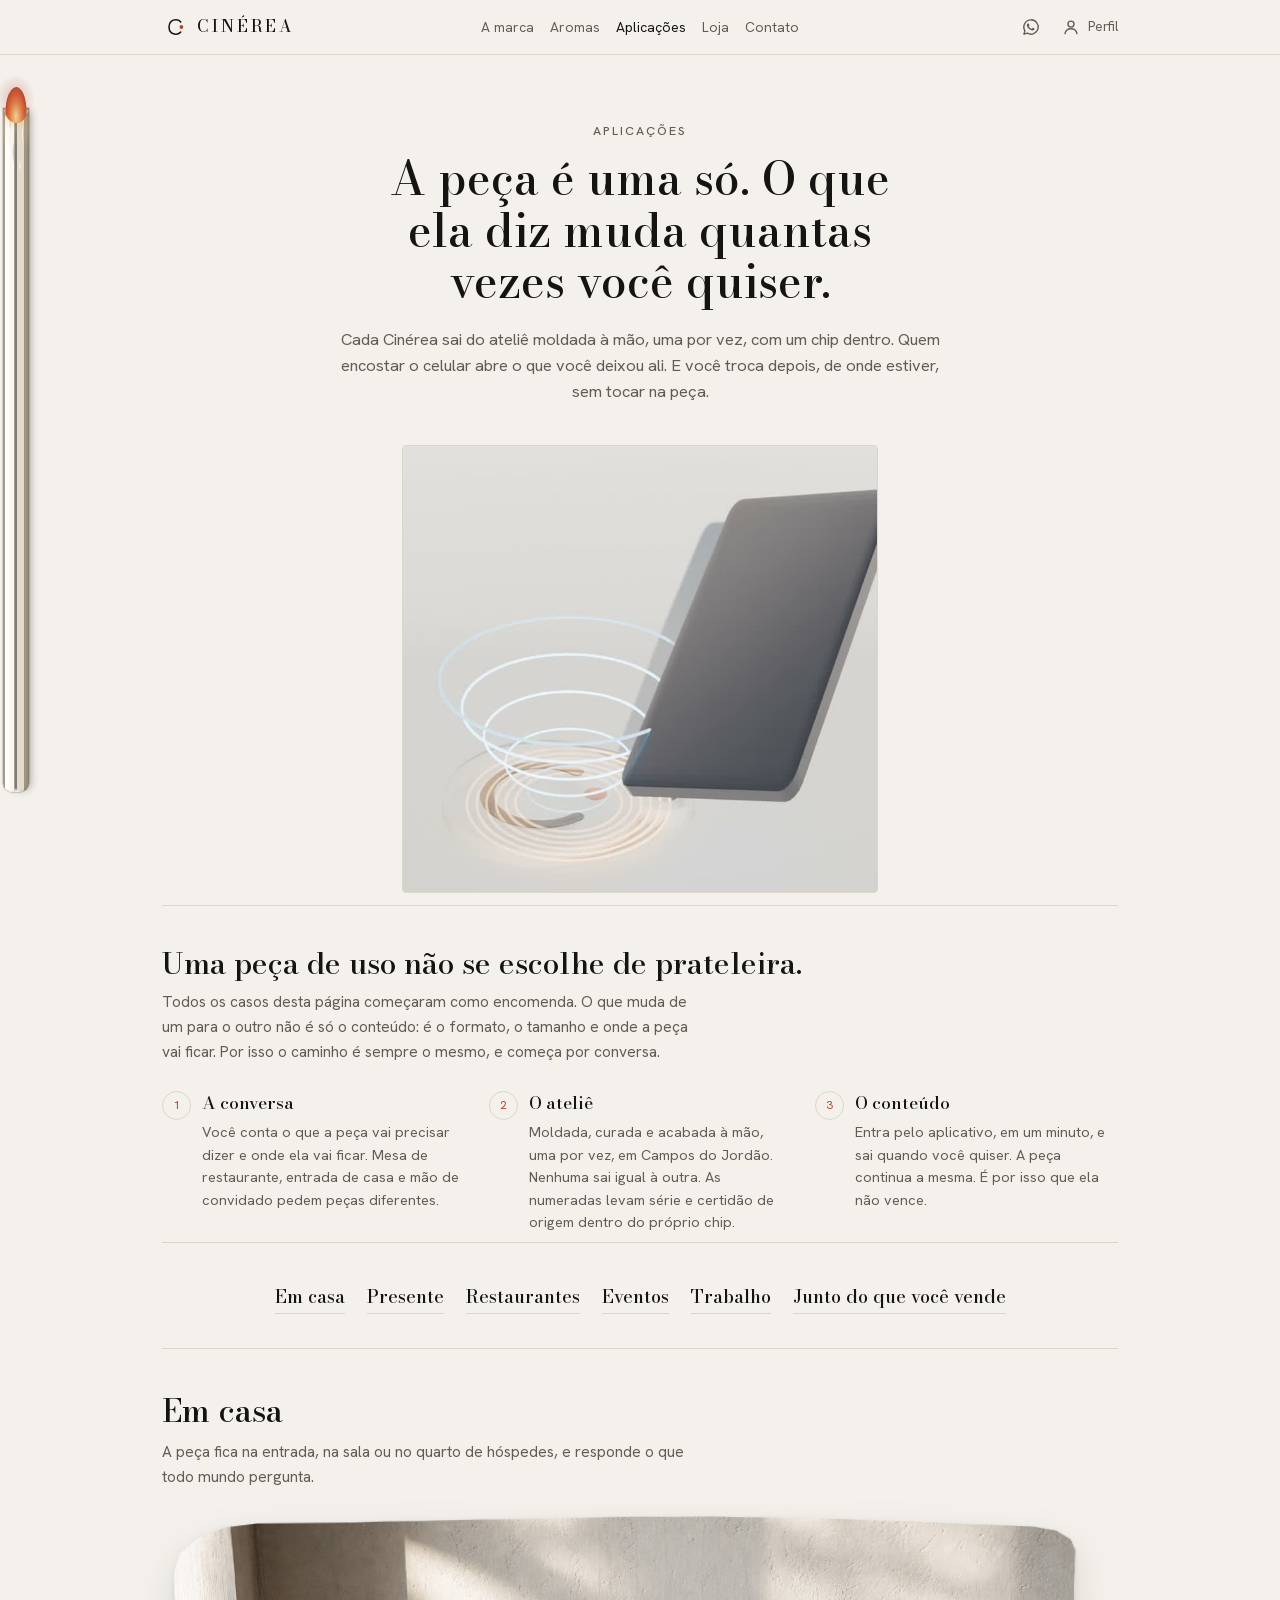
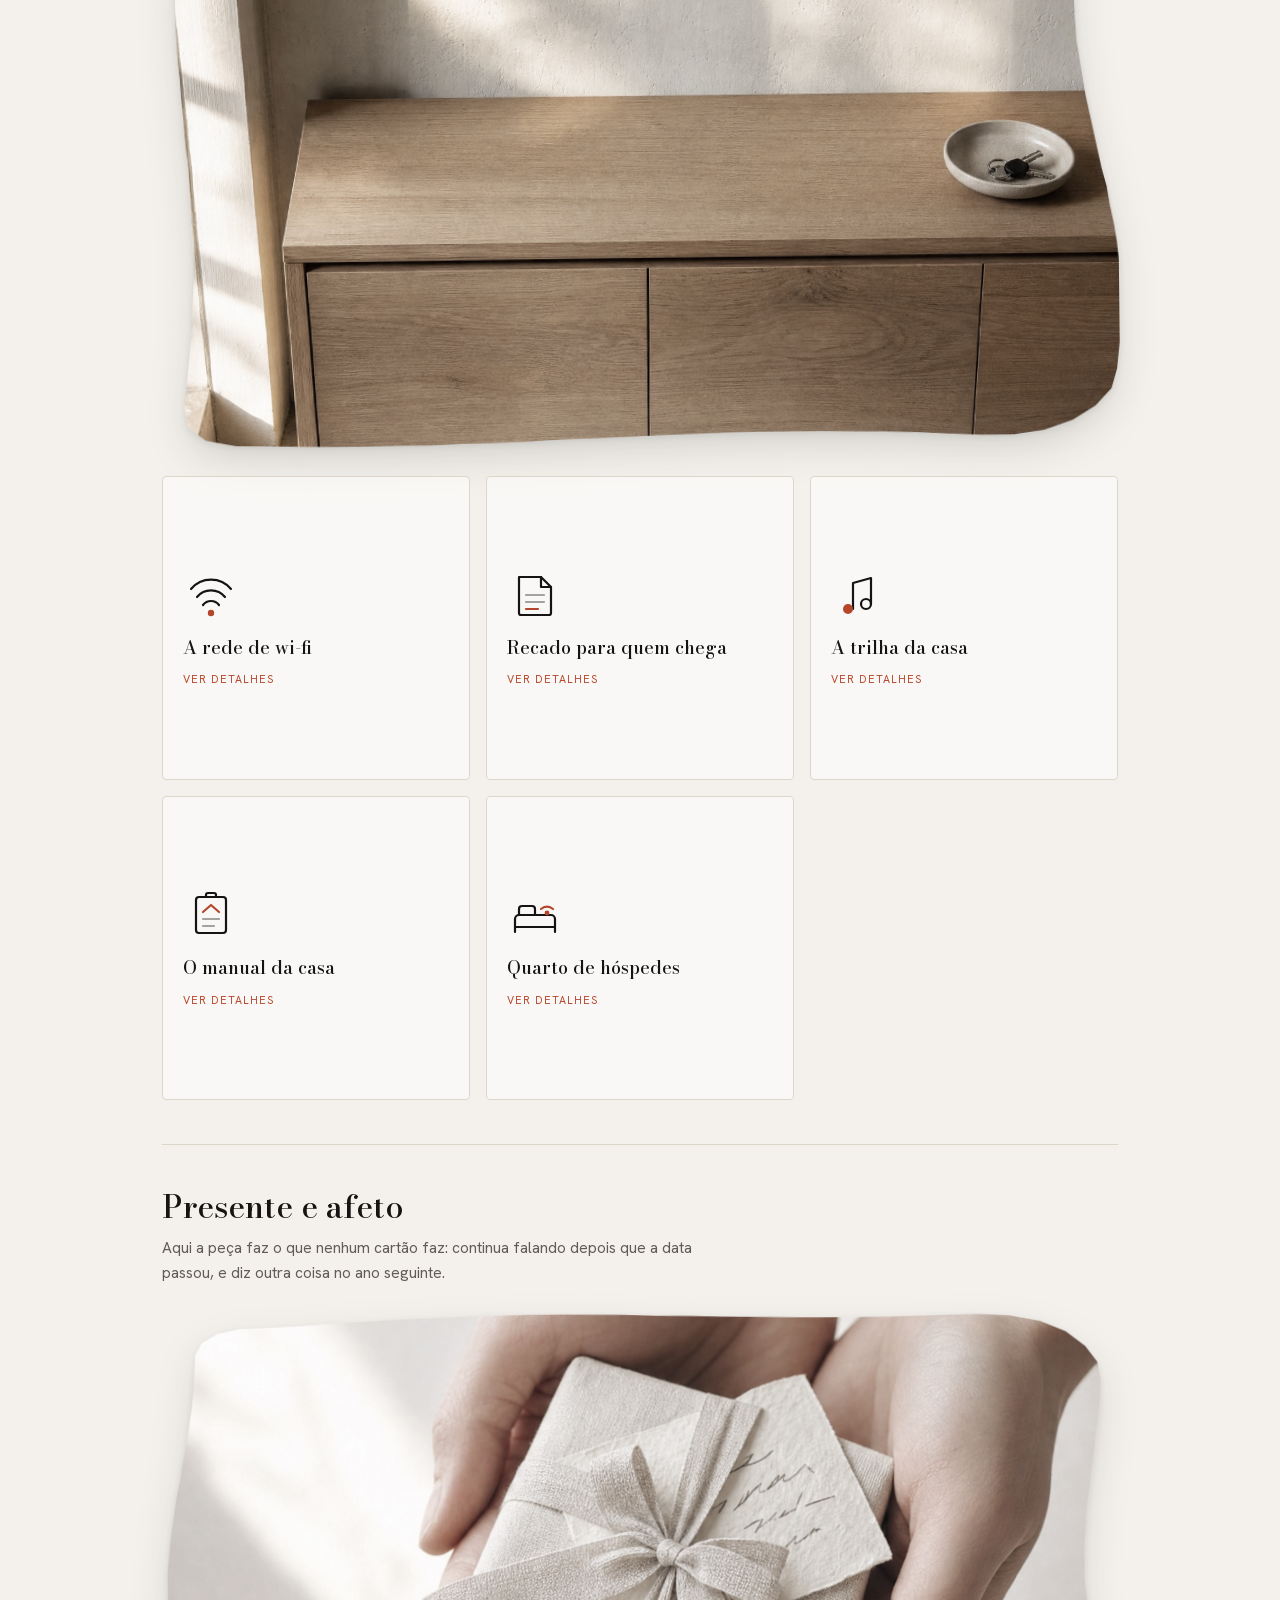
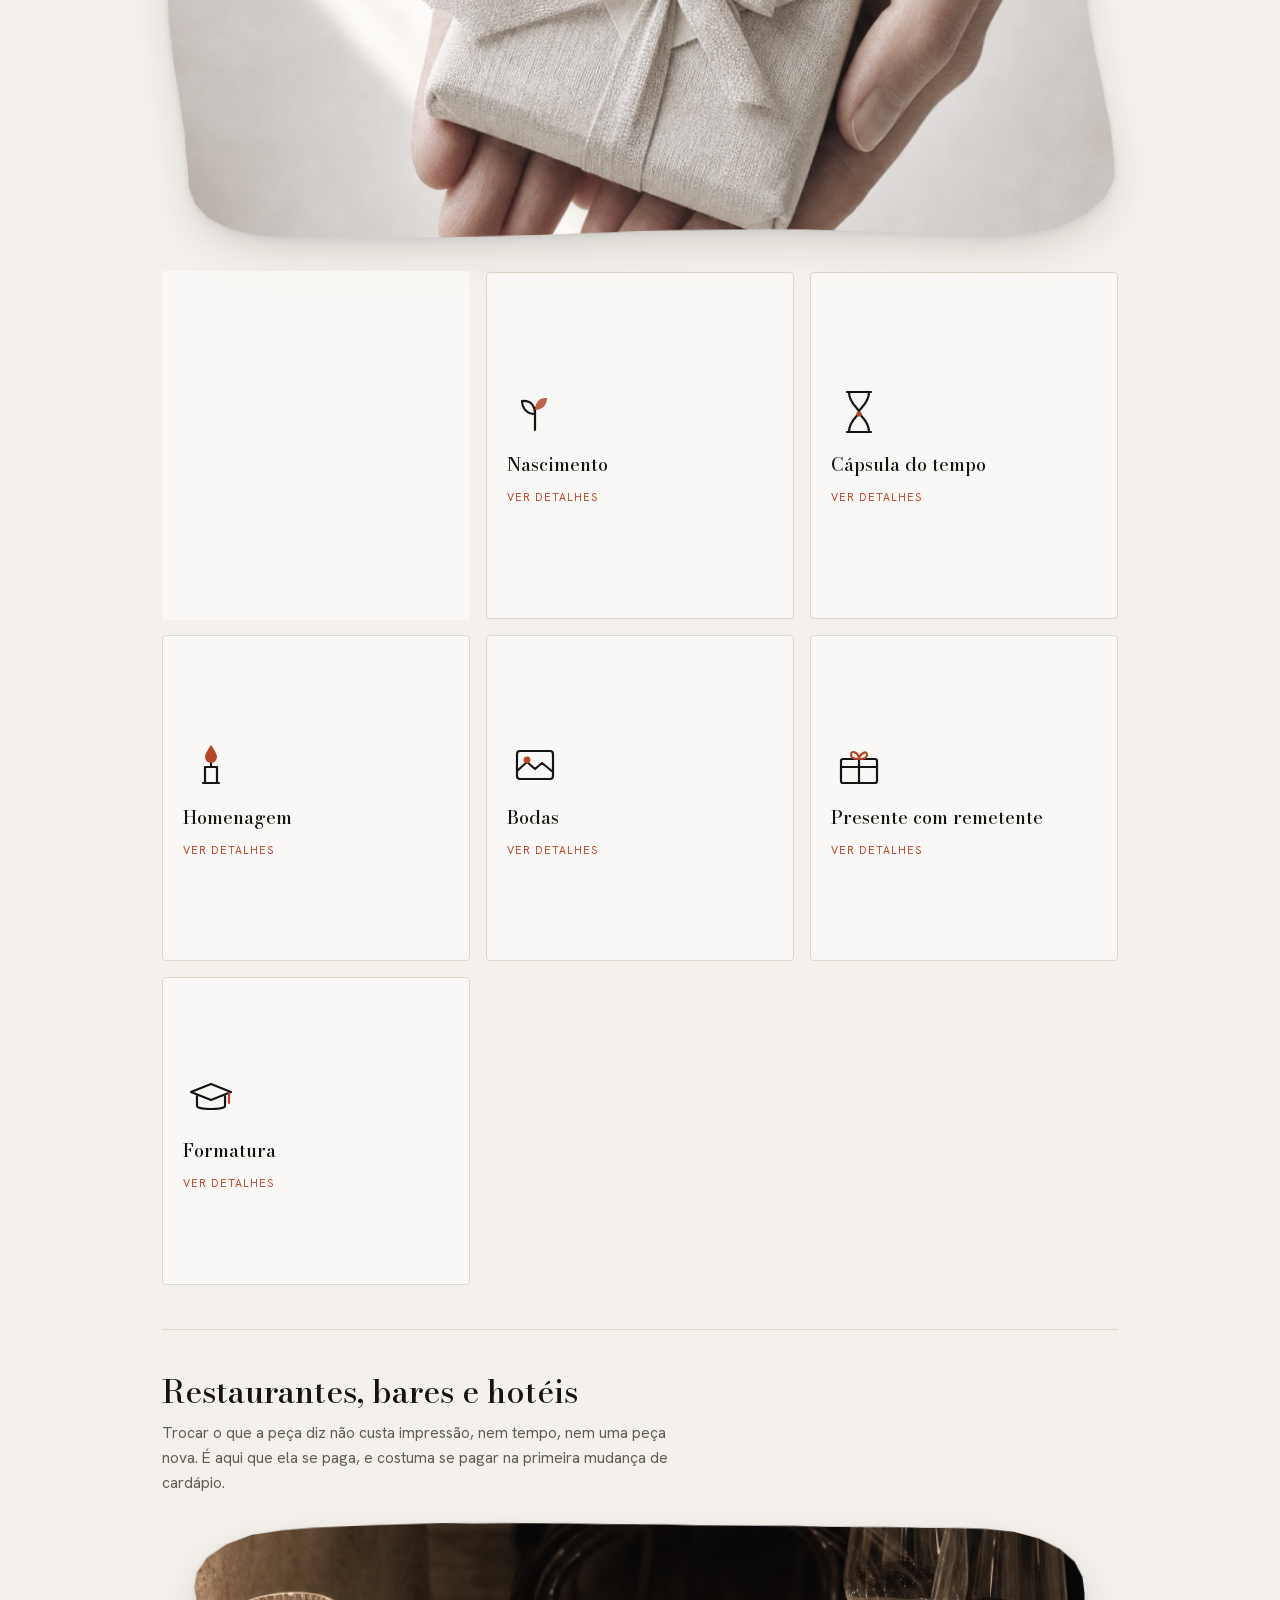
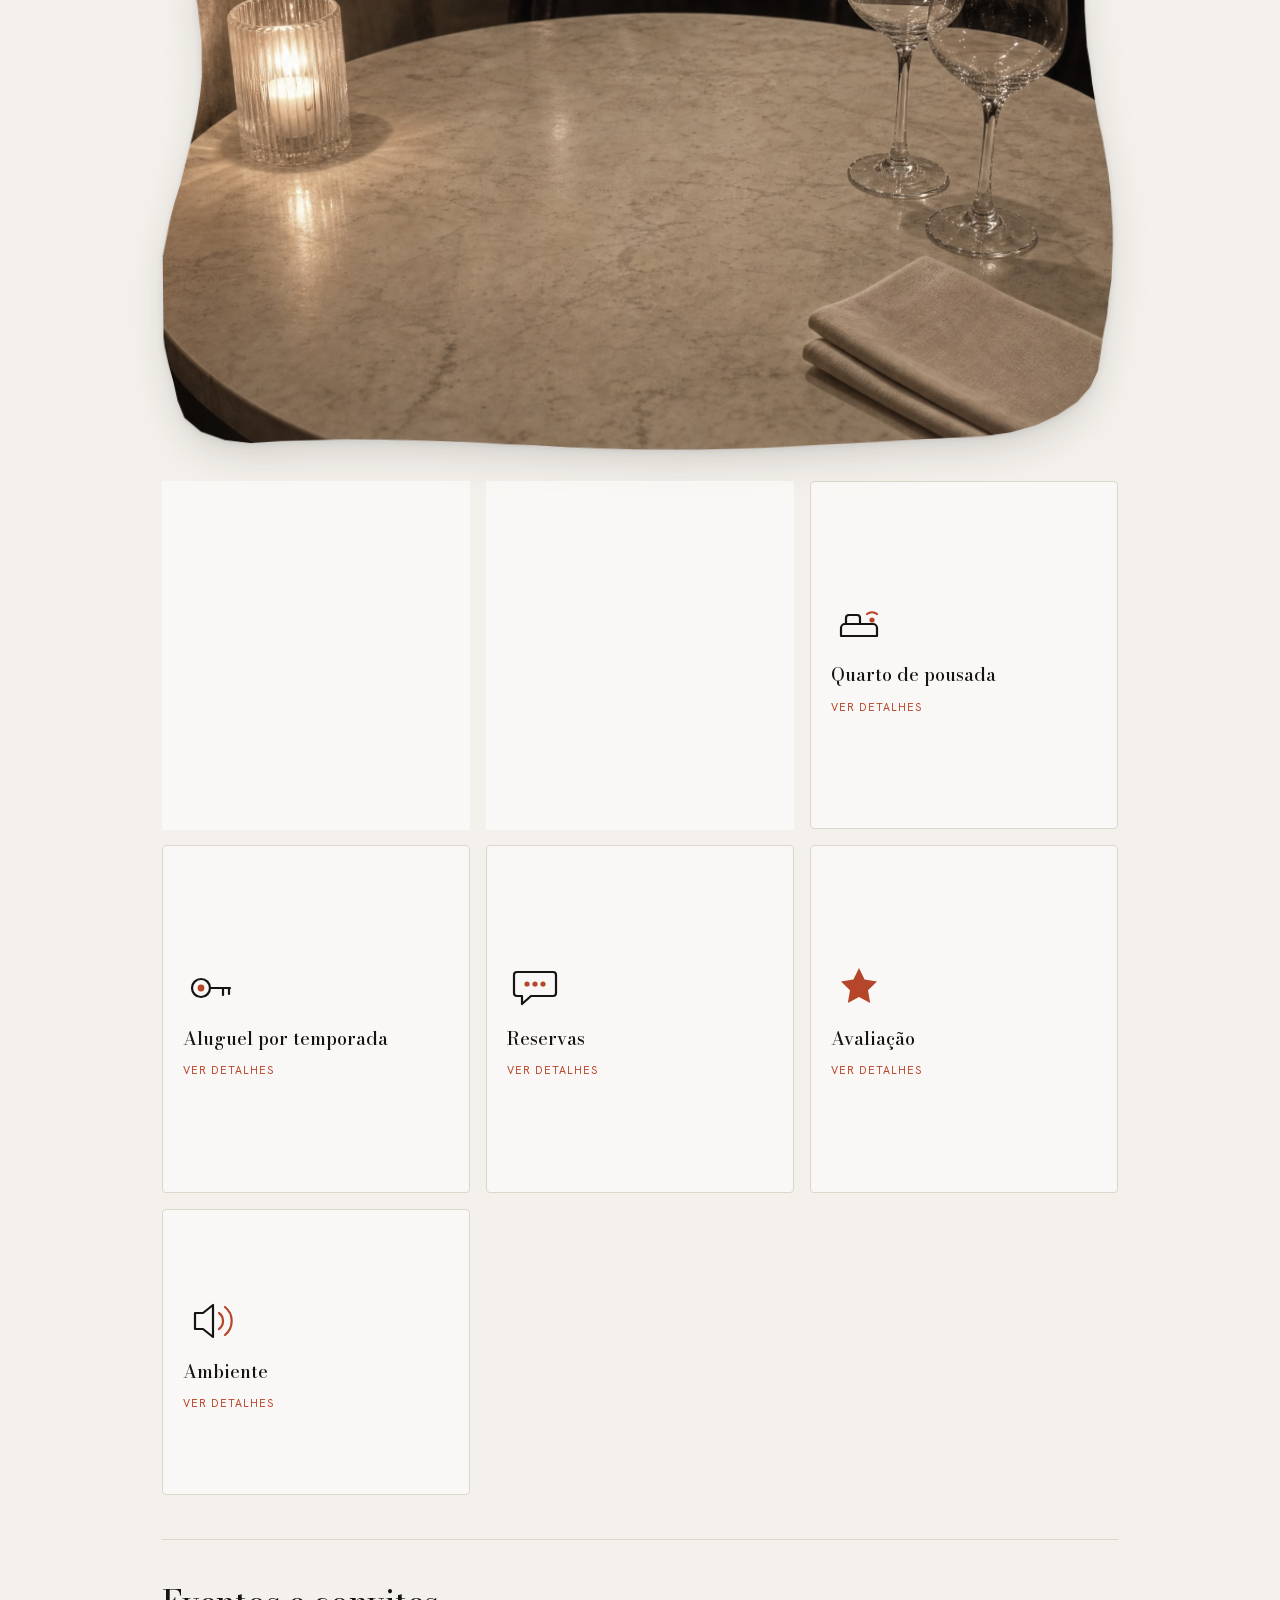
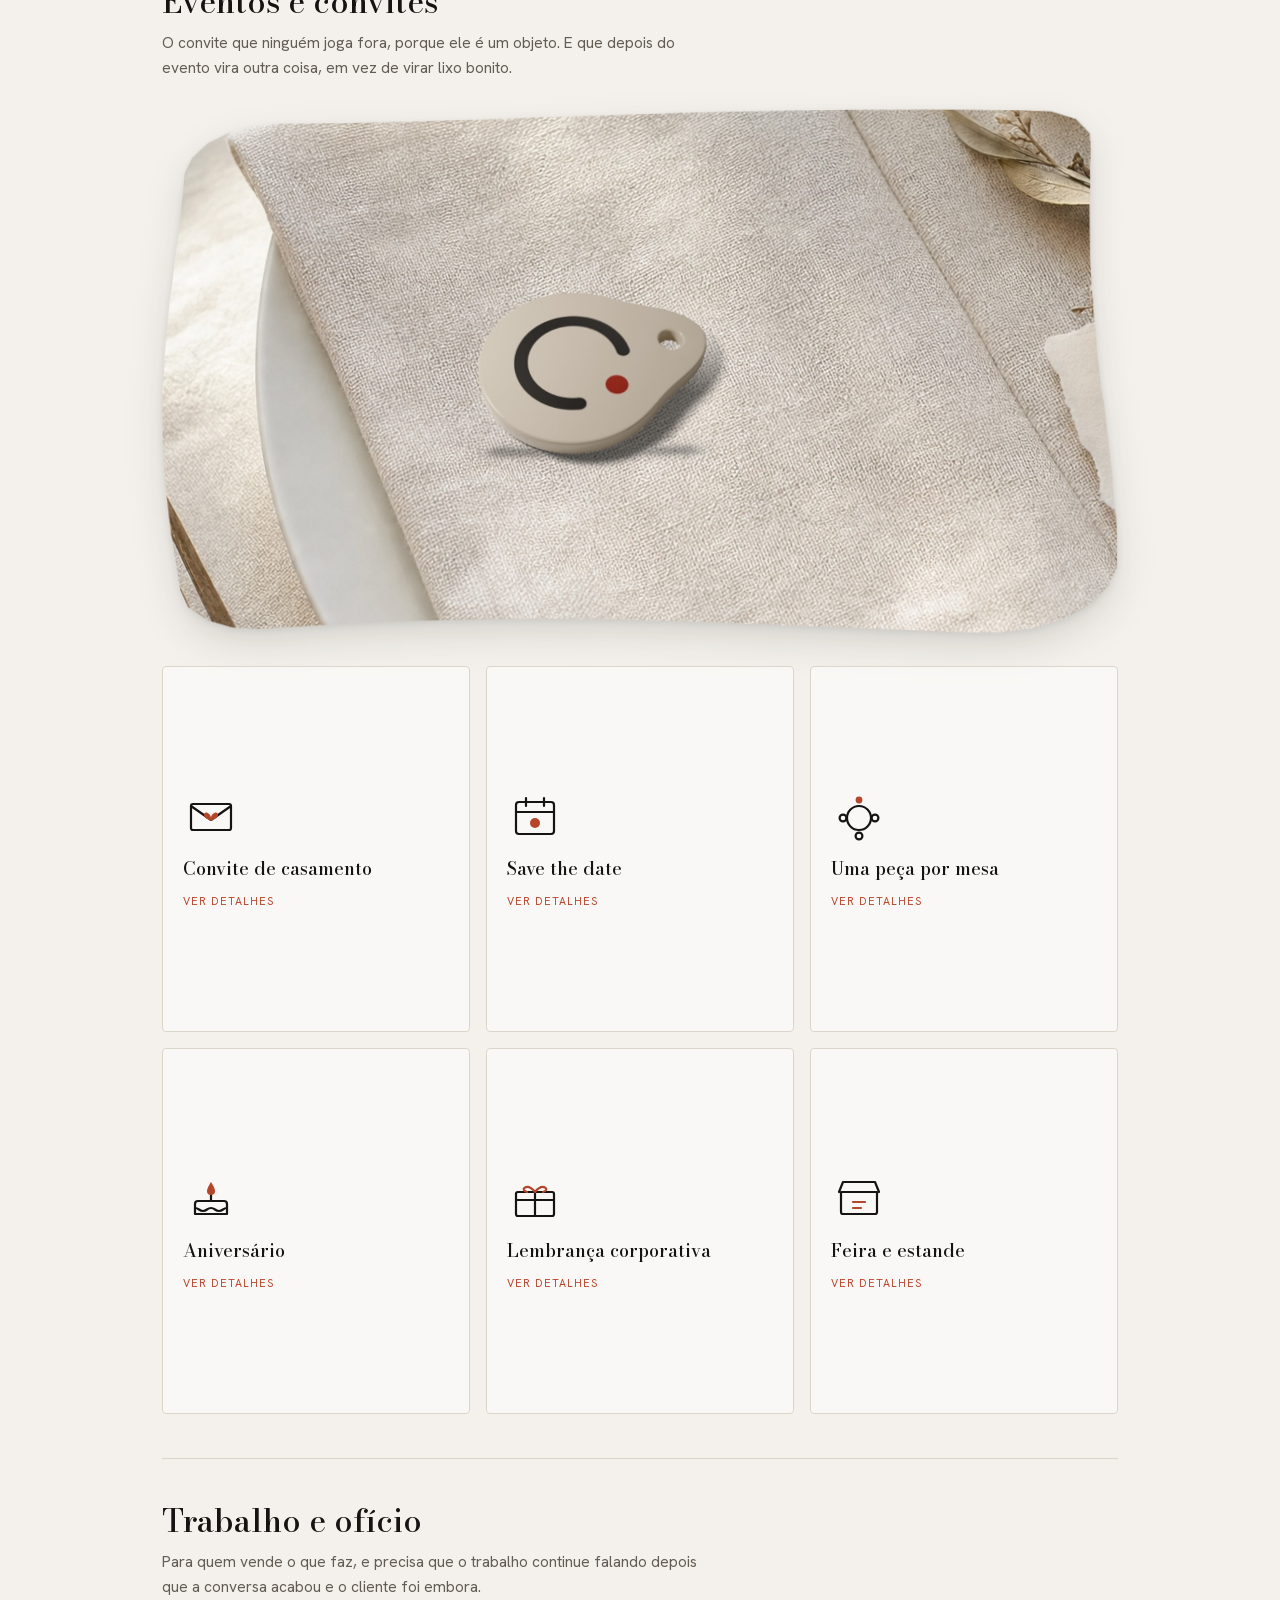
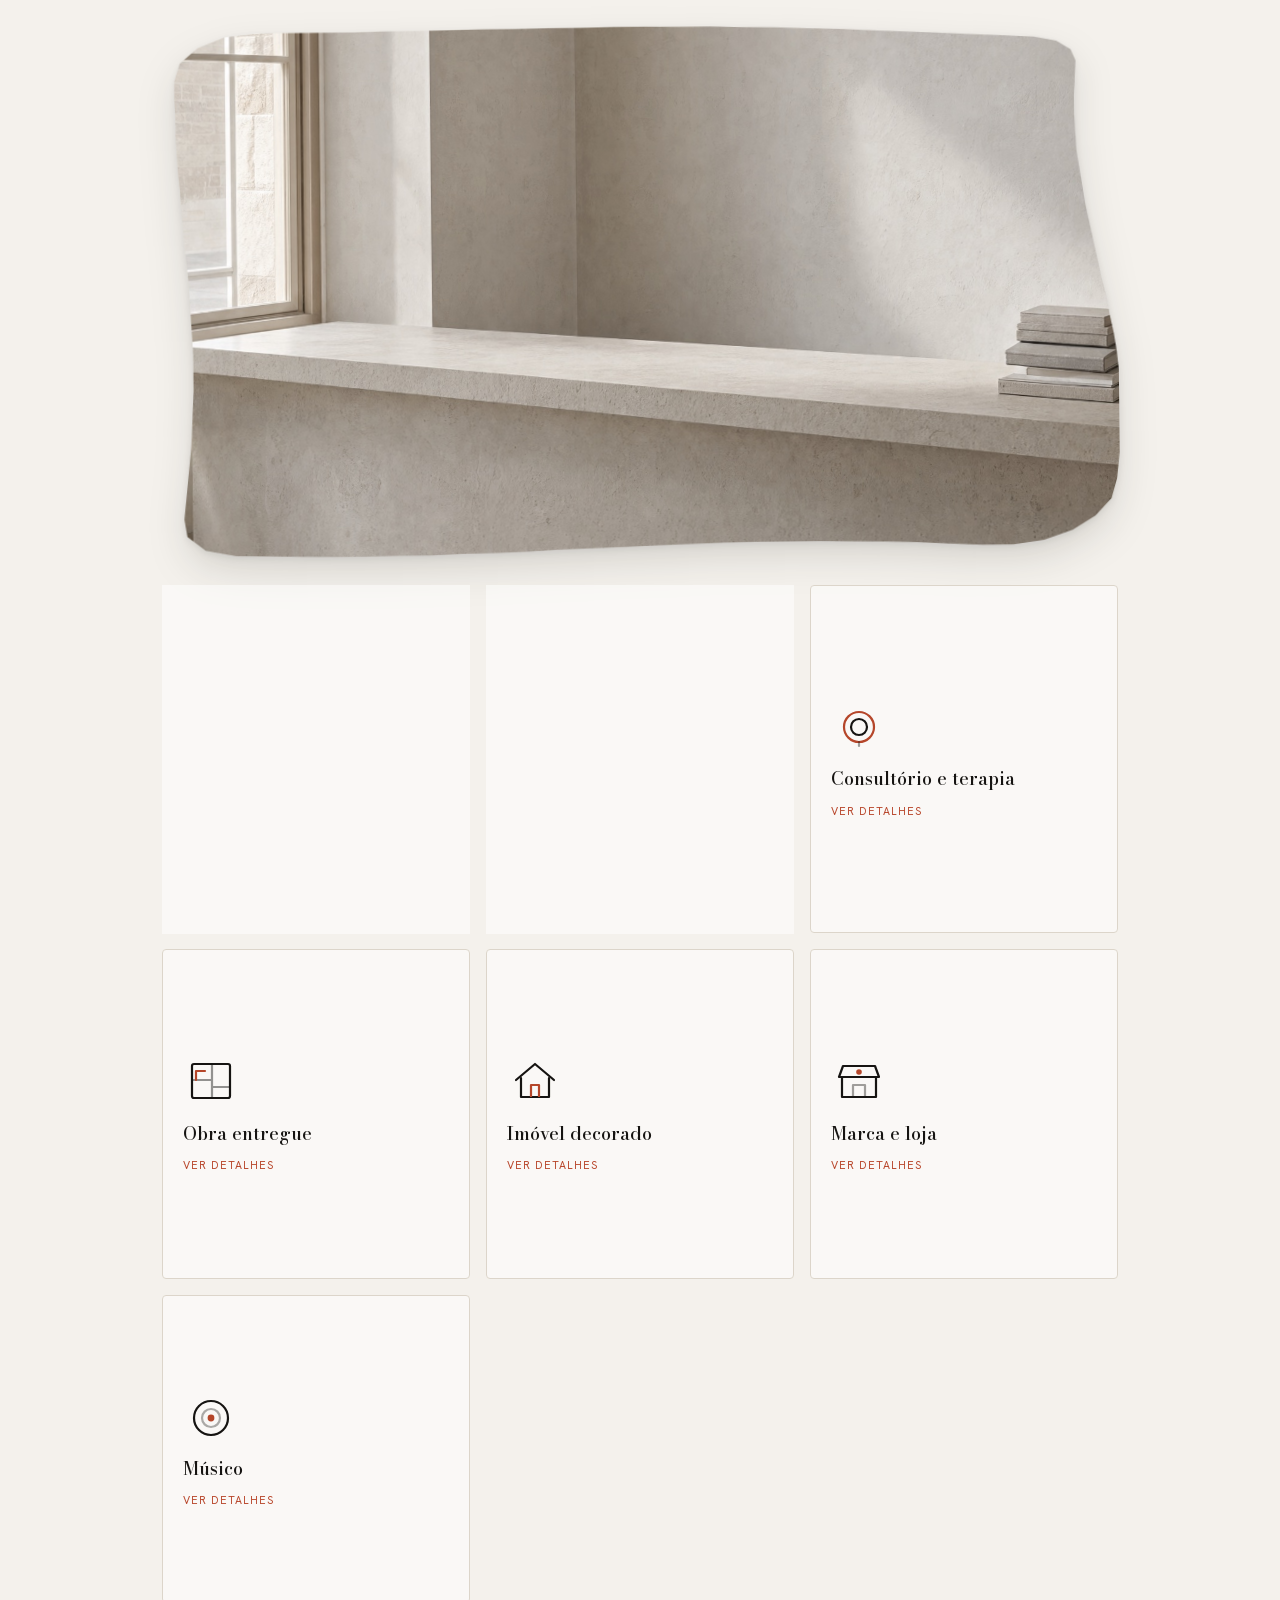
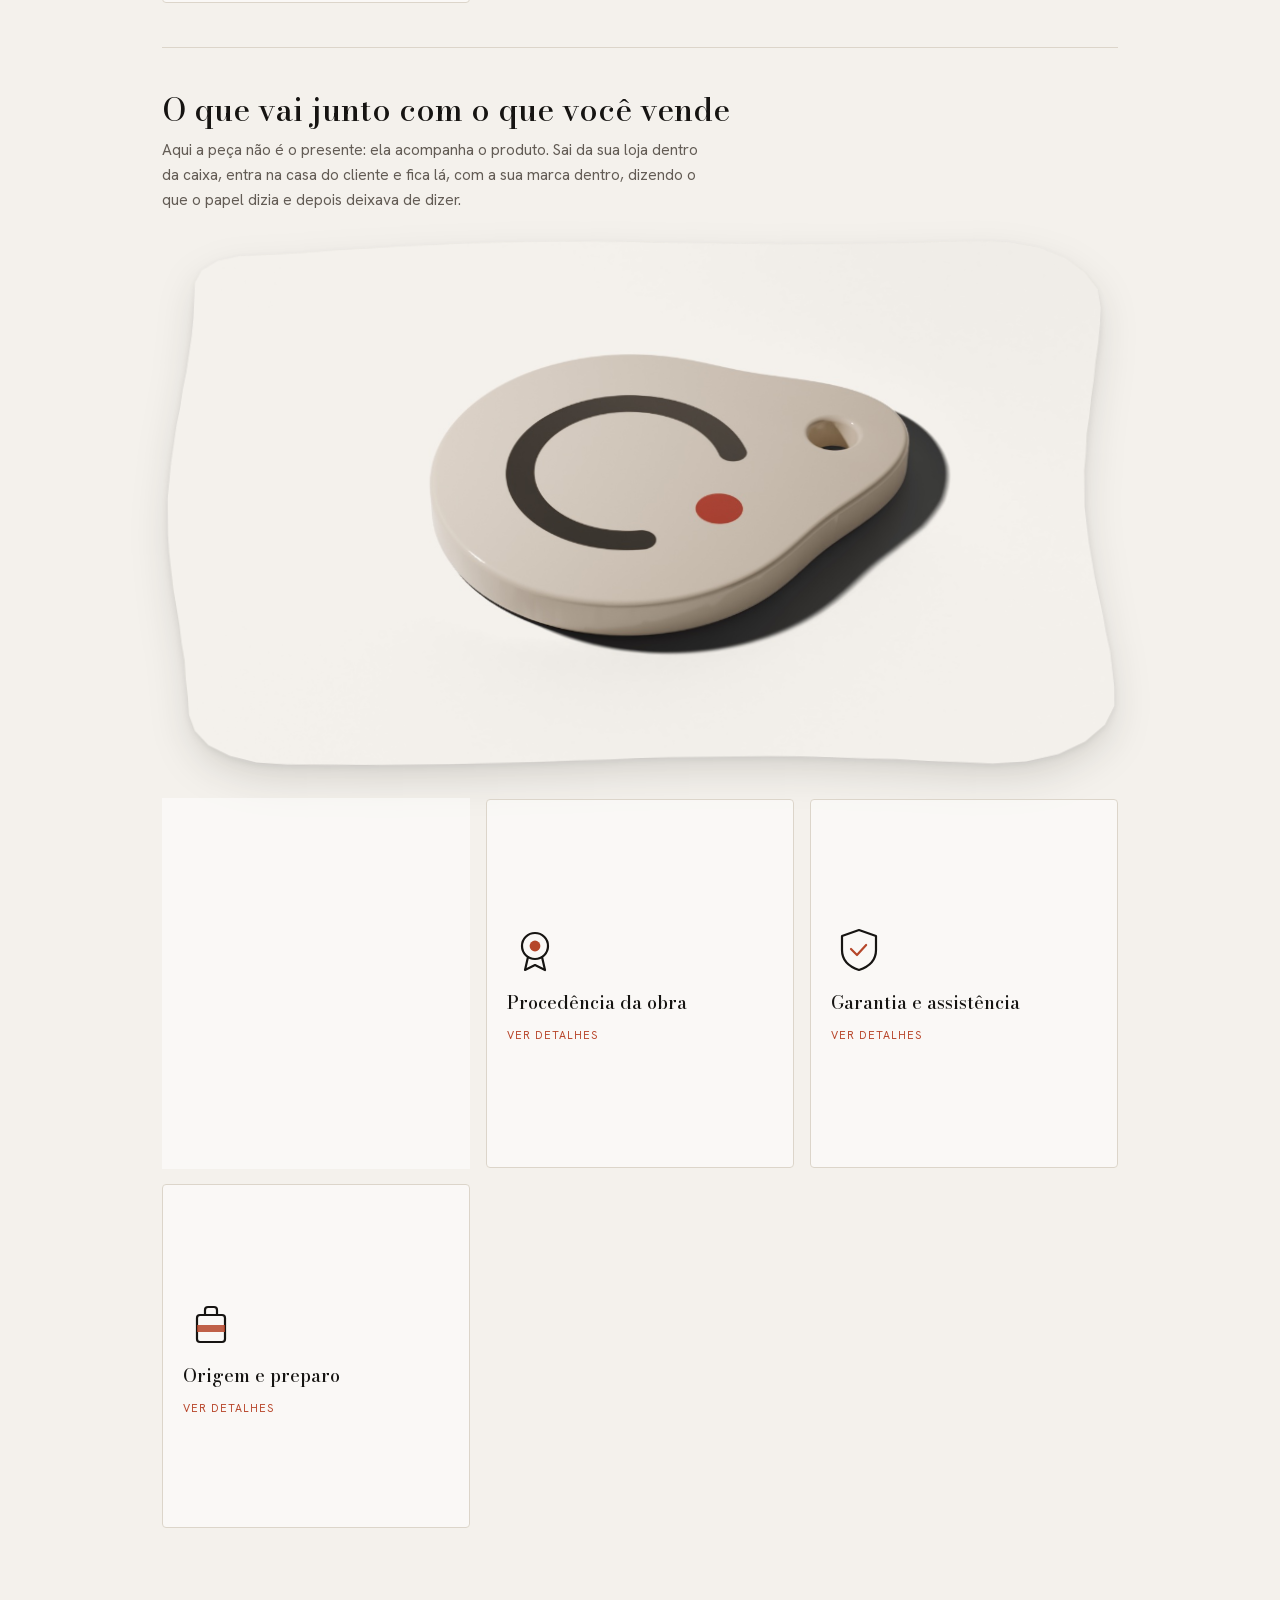
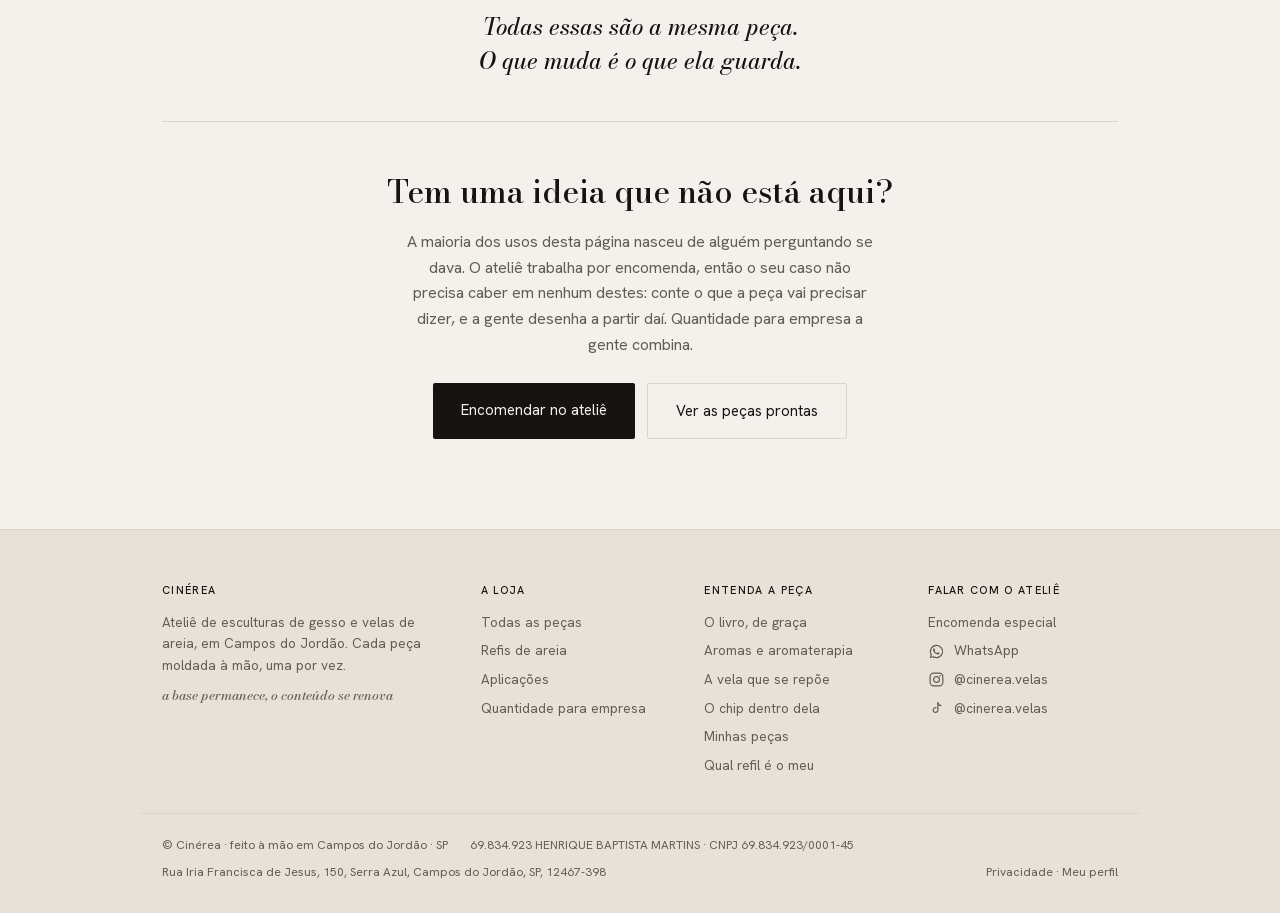
==== aplicacoes/index.html @ 038905cb "Chaveiro em gota: o furo vai na peça, sem a argola - 3d/chaveiro.glb agora é a gota (37,8 x 40,1 x 4" ====
<!DOCTYPE html>
<html lang="pt-BR">
<head>
<meta charset="UTF-8">
<meta name="viewport" content="width=device-width,initial-scale=1">
<title>Aplicações · Cinérea</title>
<meta name="description" content="Peças de gesso feitas à mão no ateliê, com um chip dentro: guardam um endereço que nunca muda e um conteúdo que muda sempre. Convite de casamento, cardápio de restaurante, wi-fi da pousada, homenagem. O que a peça diz é você quem escolhe.">
<meta property="og:title" content="Aplicações · Cinérea">
<meta property="og:image" content="https://cinerea.com.br/compartilhar.jpg">
<meta name="twitter:card" content="summary_large_image">
<meta property="og:description" content="A base permanece, o conteúdo se renova.">
<link rel="manifest" href="/manifest.webmanifest">
<meta name="theme-color" content="#F2EFEA">
<link rel="icon" href="/icone.svg" type="image/svg+xml">
<link rel="icon" href="/favicon-32.png" sizes="32x32" type="image/png">
<link rel="apple-touch-icon" href="/apple-touch-icon.png">
<meta name="apple-mobile-web-app-title" content="Cinérea">
<link rel="preload" href="/fonts/hanken.woff2" as="font" type="font/woff2" crossorigin>
<link rel="preload" href="/fonts/bodoni.woff2" as="font" type="font/woff2" crossorigin>
<link rel="stylesheet" href="/comum.css">
<style>
  .capa{text-align:center;padding:66px 22px 40px;max-width:660px;margin:0 auto}
  .capa .rot{font-size:12.5px;font-weight:500;letter-spacing:.16em;text-transform:uppercase;color:var(--smoke)}
  .capa h1{font-family:'Bodoni Moda';font-weight:500;font-size:clamp(32px,8.4vw,46px);line-height:1.12;margin-top:12px;text-wrap:balance}
  .capa p{margin-top:18px;font-size:16.5px;color:var(--smoke)}

  /* ---- como nasce a peça ------------------------------------------------
     Esta faixa existe para dizer, antes dos casos, que nada aqui é escolhido
     de prateleira: cada peça é encomendada e moldada para o uso. É o que separa
     uma Cinérea de um adesivo com QR, e é o que sustenta o preço. */
  .trilho{padding:40px 0 8px;border-top:1px solid var(--line)}
  .trilho h2{font-family:'Bodoni Moda';font-weight:500;font-size:clamp(23px,5.6vw,30px);line-height:1.15}
  .trilho .intro{margin-top:10px;color:var(--smoke);font-size:15.5px;max-width:60ch}
  .passos{display:grid;grid-template-columns:repeat(auto-fit,minmax(230px,1fr));gap:24px;margin-top:28px;counter-reset:p}
  .passo{position:relative;padding-left:40px}
  .passo::before{
    counter-increment:p;content:counter(p);position:absolute;left:0;top:-1px;
    width:27px;height:27px;border-radius:50%;border:1px solid var(--line);
    display:grid;place-items:center;font-size:12px;color:var(--ember);
  }
  .passo h3{font-family:'Bodoni Moda';font-weight:500;font-size:17.5px;line-height:1.25}
  .passo p{margin-top:7px;font-size:14.5px;color:var(--smoke);line-height:1.55}

  .grupo{padding:44px 0;border-top:1px solid var(--line)}
  .grupo{scroll-margin-top:70px}
  .indice{display:flex;flex-wrap:wrap;justify-content:center;gap:4px 22px;padding:30px 0 34px;border-top:1px solid var(--line)}
  .indice a{font-family:'Bodoni Moda';font-weight:500;font-size:18px;color:var(--char);text-decoration:none;
    border-bottom:1px solid var(--line);padding:10px 0 2px}
  .indice a:hover{border-bottom-color:var(--ember)}
  /* NO CELULAR CADA GRUPO ABRE COM DOIS CASOS, e o resto vem por um toque.
     Quem chegou pelo índice quer ver o grupo dele, não rolar por trinta
     cartões dos outros. A classe é posta pelo script: sem ele, tudo aparece,
     que é a regra desta página, efeito nenhum esconde texto sozinho. */
  .mais-casos{display:none}
  @media(max-width:560px){
    .casos.recolhida .caso:nth-child(n+3){display:none}
    .casos.recolhida + .mais-casos{display:block;width:100%;margin-top:14px;padding:14px;
      background:transparent;border:1px solid var(--line);border-radius:2px;
      font-family:'Hanken Grotesk';font-size:15px;color:var(--char);cursor:pointer}
  }

  .grupo h2{font-family:'Bodoni Moda';font-weight:500;font-size:clamp(24px,6vw,32px);line-height:1.15}
  .grupo .intro{margin-top:10px;color:var(--smoke);font-size:15.5px;max-width:60ch}

  /* Os casos são cartões porque a lista é longa: em texto corrido ninguém
     acharia o próprio caso. Em cartão, a pessoa varre e para no dela. */
  .casos{display:grid;grid-template-columns:repeat(auto-fill,minmax(262px,1fr));gap:16px;margin-top:26px}

  /* ---- o cartão de duas faces -------------------------------------------
     São 36 casos. Com a descrição e a ficha à mostra em todos, a página vira
     uma parede de texto e ninguém acha o próprio caso. A frente traz só o
     desenho e o título; o detalhe vem quando a pessoa pede.

     SEM JAVASCRIPT AS DUAS FACES FICAM VISÍVEIS, empilhadas, exatamente como a
     página era antes. O giro só passa a existir quando o script marca a grade
     com `viraveis`. É a mesma política das animações daqui: se o roteiro não
     rodar, o pior caso é a página antiga, nunca um cartão em branco. */
  .face{
    background:rgba(255,255,255,.5);border:1px solid var(--line);border-radius:4px;
    padding:20px;
  }
  .caso .fig{display:block;width:56px;height:56px;margin-bottom:14px;color:var(--char);overflow:visible}
  .caso h3{font-family:'Bodoni Moda';font-weight:500;font-size:18px;line-height:1.25}
  .dica,.voltar{display:none}

  /* A altura sai do VERSO, que continua no fluxo: o grid iguala as linhas
     sozinho e ninguém precisa medir nada com JavaScript nem refazer a conta a
     cada `resize`. A frente é que fica absoluta, por cima. */
  .viraveis .caso{display:grid;perspective:1100px}
  .viraveis .giro{
    position:relative;transform-style:preserve-3d;
    transition:transform .62s cubic-bezier(.2,.7,.3,1);
  }
  .viraveis .caso.virado .giro{transform:rotateY(180deg)}
  .viraveis .frente{
    position:absolute;inset:0;backface-visibility:hidden;cursor:pointer;
    display:flex;flex-direction:column;justify-content:center;
    transition:border-color .2s ease;
  }
  .viraveis .frente:hover,.viraveis .frente:focus-visible{border-color:var(--ember);outline:none}
  .viraveis .frente:focus-visible{box-shadow:0 0 0 2px rgba(181,70,42,.35)}
  /* O verso já nasce virado: com o giro em repouso é a costa dele que aponta
     para a tela, e `backface-visibility` a esconde. */
  .viraveis .verso{transform:rotateY(180deg);backface-visibility:hidden}
  .viraveis .caso:not(.virado) .verso{pointer-events:none}
  .viraveis .caso.virado .frente{pointer-events:none}
  .viraveis .dica{
    display:inline-block;margin-top:12px;font-size:11px;letter-spacing:.09em;
    text-transform:uppercase;color:var(--ember);
  }
  .viraveis .verso{display:flex;flex-direction:column}
  .viraveis .verso .ficha{margin-bottom:auto}
  .falar{display:inline-block;margin-top:14px;font-size:13.5px;color:var(--ember);text-decoration:none}
  .falar:hover{text-decoration:underline}
  .viraveis .voltar{
    display:inline-block;margin-top:10px;padding:0;border:0;background:none;
    font-family:'Hanken Grotesk';font-size:11px;letter-spacing:.09em;text-transform:uppercase;
    color:var(--smoke);cursor:pointer;text-align:left;
  }
  .viraveis .voltar:hover{color:var(--char)}
  @media (prefers-reduced-motion:reduce){
    .viraveis .giro{transition:none}
  }

  /* ---- vocabulário de animação -----------------------------------------
     Um punhado de movimentos para 36 desenhos. Um repertório pequeno é o que
     faz a página parecer uma coisa só, em vez de 36 enfeites diferentes.
     TODOS repousam visíveis: travando a animação, o desenho continua inteiro,
     que é a regra que ficou da rodada das seções. */

  .pulsa{animation:apulsa 3.2s ease-in-out infinite}
  @keyframes apulsa{0%,100%{opacity:1}50%{opacity:.45}}

  /* As ondas saem em sequência: o atraso é o que dá a direção do sinal. */
  .onda1{animation:aonda 2.8s ease-out infinite}
  .onda2{animation:aonda 2.8s ease-out infinite .3s}
  .onda3{animation:aonda 2.8s ease-out infinite .6s}
  @keyframes aonda{0%{opacity:.3}25%{opacity:1}70%{opacity:.35}100%{opacity:.3}}

  .gira{transform-box:fill-box;transform-origin:50% 50%;animation:agira 9s linear infinite}
  .gira.lenta{animation-duration:13s;animation-direction:reverse}
  @keyframes agira{to{transform:rotate(360deg)}}

  /* Pêndulo curto: a etiqueta do presente, o cordão da formatura. */
  .balanca{transform-box:fill-box;transform-origin:50% 0;animation:abalanca 3.4s ease-in-out infinite}
  @keyframes abalanca{0%,100%{transform:rotate(-5deg)}50%{transform:rotate(5deg)}}

  .respira{transform-box:fill-box;transform-origin:50% 50%;animation:arespira 5s ease-in-out infinite}
  @keyframes arespira{0%,100%{transform:scale(.9);opacity:.6}50%{transform:scale(1.05);opacity:1}}

  .chamica{transform-box:fill-box;transform-origin:50% 100%;animation:achama 2.6s ease-in-out infinite}
  @keyframes achama{0%,100%{transform:scale(1,1)}50%{transform:scale(.94,1.1)}}

  /* Os específicos, um por desenho, quando o movimento É o significado. */
  .escreve{stroke-dasharray:14;animation:aescreve 3.6s ease-in-out infinite}
  @keyframes aescreve{0%,100%{stroke-dashoffset:0}50%{stroke-dashoffset:-7}}
  .nota1{animation:anota 2.4s ease-in-out infinite}
  .nota2{animation:anota 2.4s ease-in-out infinite .6s}
  @keyframes anota{0%,100%{transform:translateY(0)}50%{transform:translateY(-2.5px)}}
  .talher{transform-box:fill-box;transform-origin:50% 100%;animation:abalanca 4.2s ease-in-out infinite}
  .talher.atrasa{animation-delay:.5s}
  .enche{transform-box:fill-box;transform-origin:50% 100%;animation:aenche 4.6s ease-in-out infinite}
  @keyframes aenche{0%,100%{transform:scaleY(.72)}50%{transform:scaleY(1)}}
  .ponto{animation:aponto 1.5s ease-in-out infinite}
  .p2{animation-delay:.18s} .p3{animation-delay:.36s}
  @keyframes aponto{0%,100%{transform:translateY(0);opacity:.55}40%{transform:translateY(-3px);opacity:1}}
  .brilha{transform-box:fill-box;transform-origin:50% 50%;animation:abrilha 4s ease-in-out infinite}
  @keyframes abrilha{0%,100%{transform:scale(1);opacity:.9}50%{transform:scale(1.08);opacity:1}}
  .abre{stroke-dasharray:60;animation:aabre 4.4s ease-in-out infinite}
  @keyframes aabre{0%,100%{stroke-dashoffset:0;opacity:1}45%{stroke-dashoffset:-12;opacity:.5}}
  .marca-dia{animation:apulsa 2.8s ease-in-out infinite}
  .cresce{transform-box:fill-box;transform-origin:50% 100%;animation:acresce 5.2s ease-in-out infinite}
  .cresce.atrasa{animation-delay:.7s}
  @keyframes acresce{0%,100%{transform:scale(.94)}50%{transform:scale(1.04)}}
  .obturador{transform-box:fill-box;transform-origin:50% 50%;animation:agira 16s linear infinite}
  .flash{animation:apulsa 3.8s ease-in-out infinite}
  .toldo{transform-box:fill-box;transform-origin:50% 100%;animation:atoldo 4.8s ease-in-out infinite}
  @keyframes atoldo{0%,100%{transform:scaleY(1)}50%{transform:scaleY(1.08)}}
  .abre-porta{transform-box:fill-box;transform-origin:0% 100%;animation:aporta 5.4s ease-in-out infinite}
  @keyframes aporta{0%,100%{transform:scaleX(1)}50%{transform:scaleX(.62)}}
  /* A areia da cápsula do tempo cai devagar: é o desenho em que o movimento
     conta o assunto inteiro. */
  .areia{animation:aareia 3.6s ease-in-out infinite}
  @keyframes aareia{0%{transform:translateY(-3px);opacity:0}25%{opacity:1}75%{opacity:1}100%{transform:translateY(7px);opacity:0}}
  .gira-chave{transform-box:fill-box;transform-origin:22% 50%;animation:achave 5s ease-in-out infinite}
  @keyframes achave{0%,100%{transform:rotate(0)}55%{transform:rotate(-16deg)}}
  .senta{animation:asenta 4.4s ease-in-out infinite}
  .s2{animation-delay:.5s} .s3{animation-delay:1s}
  @keyframes asenta{0%,100%{opacity:.35}45%{opacity:1}}
  .confere{stroke-dasharray:22;animation:aconfere 4.2s ease-in-out infinite}
  @keyframes aconfere{0%,100%{stroke-dashoffset:0}45%{stroke-dashoffset:22}}

  @media (prefers-reduced-motion:reduce){
    .caso .fig *{animation:none!important;transform:none!important;opacity:1!important;stroke-dashoffset:0!important}
  }
  .caso p{margin-top:7px;font-size:14px;color:var(--smoke);line-height:1.55}

  /* ---- a ficha do caso ---------------------------------------------------
     Duas linhas: o que a peça guarda hoje e no que ela vira depois. A segunda
     é a que importa, e é a que faltava: sem ela o cartão descreve uma
     etiqueta de QR. Com ela, descreve um objeto que sobrevive à data. */
  .caso .ficha{
    margin-top:14px;padding-top:12px;border-top:1px solid var(--line);
    display:grid;grid-template-columns:auto 1fr;gap:6px 10px;align-items:baseline;
  }
  .caso .ficha i{
    font-style:normal;font-size:10.5px;letter-spacing:.08em;text-transform:uppercase;
    color:var(--ember);white-space:nowrap;
  }
  .caso .ficha b{font-weight:400;font-size:12.5px;line-height:1.45;color:var(--smoke)}

  .frisa{
    font-family:'Bodoni Moda';font-style:italic;font-weight:500;font-size:clamp(19px,4.6vw,23px);
    line-height:1.45;margin:0 auto;padding:38px 0 0;max-width:46ch;text-align:center;
  }
  .fecho{padding:44px 0 10px;border-top:1px solid var(--line);margin-top:44px;text-align:center}
  .fecho h2{font-family:'Bodoni Moda';font-weight:500;font-size:clamp(24px,6vw,32px)}
  .fecho p{margin-top:12px;color:var(--smoke);max-width:52ch;margin-left:auto;margin-right:auto}
  .botoes{display:flex;flex-wrap:wrap;gap:12px;justify-content:center;margin-top:26px}
  .bt{display:inline-block;padding:15px 28px;background:var(--char);color:var(--paper);text-decoration:none;border-radius:2px;font-size:15px;transition:.15s}
  .bt:hover{background:var(--ember)}
  .bt2{background:transparent;color:var(--char);border:1px solid var(--line)}
  .bt2:hover{background:transparent;border-color:var(--ember);color:var(--ember)}

  /* As cenas dos grupos (nov/2026). A peça em cada cena é o render real; só o
     lugar foi gerado. Uma imagem por grupo, logo depois da introdução: a pessoa
     se reconhece no lugar antes de ler os casos. */
  .capa-video{max-width:520px;margin:0 auto 12px;padding:0 22px}
  .capa-video video{display:block;width:100%;height:auto;background:#E1E0DC;border:1px solid var(--line);border-radius:4px}
  .grupo-foto{margin:22px 0 0}
  /* 16:9 também no celular, que é a foto como saiu: em 4:3 o celular perdia
     um quarto da cena. A borda de gesso vem de .laje, em comum.css. */
  .grupo-foto img{display:block;width:100%;height:auto;aspect-ratio:16/9;object-fit:cover;background:var(--ash)}
  .grupo-foto:nth-of-type(odd){rotate:-.6deg}
  .grupo-foto:nth-of-type(even){rotate:.6deg}
</style>
</head>
<body class="nova">

<div class="pavio" aria-hidden="true"><span class="queimado"></span><span class="cera"><i></i><i></i><i></i><i></i></span><span class="poca"></span><span class="chama"></span><span class="cinzas"><i></i><i></i><i></i></span></div>

<header class="topo"><div class="topo-in">
  <a class="marca" href="/"><svg viewBox="0 0 150 150" fill="none" aria-hidden="true"><path d="M108 46 C97 31,70 28,53 42 C36 56,36 94,53 108 C70 122,97 119,108 104" stroke="currentColor" stroke-width="9" fill="none" stroke-linecap="round"/><circle cx="112" cy="75" r="11" fill="#B5462A"/></svg><span>Cinérea</span></a>
  <nav>
    <a href="/">A marca</a>
    <a href="/aromas/">Aromas</a>
    <a href="/aplicacoes/" class="aqui">Aplicações</a>
    <a href="/loja/">Loja</a>
    <a href="/contato/">Contato</a>
  </nav>
  <div class="topo-acoes">
    <a href="https://wa.me/5511958280174" target="_blank" rel="noopener"
       aria-label="Falar no WhatsApp" title="Falar no WhatsApp">
      <svg viewBox="0 0 24 24" fill="none" aria-hidden="true"><path d="M12 3.4a8.6 8.6 0 0 0-7.35 13.05L3.5 20.5l4.15-1.1A8.6 8.6 0 1 0 12 3.4Z" stroke="currentColor" stroke-width="1.7" stroke-linejoin="round"/><path d="M9.35 8.05c-.17-.38-.35-.39-.51-.39h-.44c-.15 0-.4.06-.61.28-.21.22-.8.78-.8 1.9s.82 2.2.93 2.35c.12.15 1.58 2.53 3.9 3.45 1.93.76 2.32.61 2.74.57.42-.04 1.36-.55 1.55-1.09.19-.53.19-.99.13-1.09-.06-.09-.21-.15-.44-.26-.23-.12-1.36-.67-1.57-.75-.21-.08-.36-.11-.51.11-.15.23-.59.75-.72.9-.13.15-.27.17-.5.06-.23-.12-.97-.36-1.85-1.14-.68-.61-1.15-1.36-1.28-1.59-.13-.23-.01-.35.1-.47.1-.1.23-.27.34-.4.11-.14.15-.23.23-.39.08-.15.04-.29-.02-.4-.06-.12-.51-1.24-.7-1.7Z" fill="currentColor"/></svg>
    </a>
    <a href="/perfil/" aria-label="Meu perfil" title="Meu perfil">
      <svg viewBox="0 0 24 24" fill="none" aria-hidden="true">
        <circle cx="12" cy="8.5" r="3.6" stroke="currentColor" stroke-width="1.7"/>
        <path d="M4.8 20c.6-3.6 3.6-6 7.2-6s6.6 2.4 7.2 6" stroke="currentColor" stroke-width="1.7" stroke-linecap="round"/>
      </svg>
      <span class="rot-acao">Perfil</span>
    </a>
  </div>
</div></header>

<main>
  <section class="capa">
    <div class="rot">Aplicações</div>
    <h1>A peça é uma só. O que ela diz muda quantas vezes você quiser.</h1>
    <p>Cada Cinérea sai do ateliê moldada à mão, uma por vez, com um chip dentro.
       Quem encostar o celular abre o que você deixou ali. E você troca depois,
       de onde estiver, sem tocar na peça.</p>
  </section>

  <!-- O topo mostra o que a página inteira promete: encostar e abrir. É o
       render de verdade do medalhão (o mesmo vídeo da antiga seção do chip),
       carregado pelo vivo.js só quando aparece. -->
  <figure class="capa-video">
    <video id="nfcVideo" muted loop playsinline preload="none" poster="/nfc.jpg"
           width="740" height="696"
           aria-label="Um celular se aproxima do medalhão e o campo do chip aparece em ondas."></video>
  </figure>

  <div class="envolve">

    <section class="trilho">
      <h2>Uma peça de uso não se escolhe de prateleira.</h2>
      <p class="intro">Todos os casos desta página começaram como encomenda. O que
         muda de um para o outro não é só o conteúdo: é o formato, o tamanho e onde
         a peça vai ficar. Por isso o caminho é sempre o mesmo, e começa por
         conversa.</p>
      <div class="passos">
        <div class="passo">
          <h3>A conversa</h3>
          <p>Você conta o que a peça vai precisar dizer e onde ela vai ficar. Mesa
             de restaurante, entrada de casa e mão de convidado pedem peças
             diferentes.</p>
        </div>
        <div class="passo">
          <h3>O ateliê</h3>
          <p>Moldada, curada e acabada à mão, uma por vez, em Campos do Jordão.
             Nenhuma sai igual à outra. As numeradas levam série e certidão de
             origem dentro do próprio chip.</p>
        </div>
        <div class="passo">
          <h3>O conteúdo</h3>
          <p>Entra pelo aplicativo, em um minuto, e sai quando você quiser. A peça
             continua a mesma. É por isso que ela não vence.</p>
        </div>
      </div>
    </section>

    <!-- O ÍNDICE (nov/2026). São 36 casos em seis grupos, e no celular a página
         media 19 telas: quem procurava "restaurante" rolava por dez delas sem
         saber se o assunto existia. Desenho de índice, igual às coleções da
         loja, porque é navegação e não filtro. -->
    <nav class="indice" aria-label="Grupos de aplicações">
      <a href="#em-casa">Em casa</a>
      <a href="#presente">Presente</a>
      <a href="#restaurantes">Restaurantes</a>
      <a href="#eventos">Eventos</a>
      <a href="#trabalho">Trabalho</a>
      <a href="#junto">Junto do que você vende</a>
    </nav>

    <section class="grupo" id="em-casa">
      <h2>Em casa</h2>
      <p class="intro">A peça fica na entrada, na sala ou no quarto de hóspedes, e
         responde o que todo mundo pergunta.</p>
      <figure class="grupo-foto pousada">
        <img class="laje" src="/aplic-casa.jpg" width="1600" height="900" loading="lazy" decoding="async"
             alt="Um aparador de carvalho na entrada de casa, com luz de janela na parede.">
      </figure>
      <div class="casos">
        <div class="caso">
          <div class="giro">
            <div class="frente face">
              <svg class="fig" viewBox="0 0 56 56" role="img" aria-label="A rede de wi-fi"><path class="onda3" d="M8 22 a26 26 0 0 1 40 0" stroke="currentColor" stroke-width="2.2" fill="none" stroke-linecap="round" stroke-linejoin="round"/>
<path class="onda2" d="M14 30 a18 18 0 0 1 28 0" stroke="currentColor" stroke-width="2.2" fill="none" stroke-linecap="round" stroke-linejoin="round"/>
<path class="onda1" d="M20 38 a10 10 0 0 1 16 0" stroke="currentColor" stroke-width="2.2" fill="none" stroke-linecap="round" stroke-linejoin="round"/>
<circle class="brasa pulsa" cx="28" cy="46" r="3.2" fill="#B5462A"/></svg>
              <h3>A rede de wi-fi</h3>
              <span class="dica">ver detalhes</span>
            </div>
            <div class="verso face">
              <p>Ninguém mais soletra senha na porta. Encostou, conectou. E no dia em
             que você trocar a senha, troca no aplicativo: a peça na estante já
             está certa antes da próxima visita chegar.</p>
              <div class="ficha">
            <i>guarda</i><b>o nome da rede e a senha</b>
            <i>depois</i><b>o mapa do bairro, quando a visita for dormir</b>
          </div>
              <a class="falar" href="/contato/">Falar sobre isso →</a>
            </div>
          </div>
        </div>
        <div class="caso">
          <div class="giro">
            <div class="frente face">
              <svg class="fig" viewBox="0 0 56 56" role="img" aria-label="Recado para quem chega"><path d="M12 10 h22 l10 10 v26 a2 2 0 0 1 -2 2 H14 a2 2 0 0 1 -2 -2 Z" stroke="currentColor" stroke-width="2.2" fill="none" stroke-linecap="round" stroke-linejoin="round"/>
<path d="M34 10 v10 h10" stroke="currentColor" stroke-width="2.2" fill="none" stroke-linecap="round" stroke-linejoin="round"/>
<path d="M19 28 h18 M19 35 h18" stroke="currentColor" stroke-width="2.2" fill="none" stroke-linecap="round" stroke-linejoin="round" opacity=".38"/>
<path class="escreve" d="M19 42 h12" stroke="#B5462A" stroke-width="2.2" stroke-linecap="round"/></svg>
              <h3>Recado para quem chega</h3>
              <span class="dica">ver detalhes</span>
            </div>
            <div class="verso face">
              <p>Onde ficam as toalhas, a que horas é o café, o que fazer com a chave.
             A pousada da sua casa, sem bilhete preso na geladeira com ímã.</p>
              <div class="ficha">
            <i>guarda</i><b>um recado escrito por você</b>
            <i>depois</i><b>outro recado, para a próxima pessoa</b>
          </div>
              <a class="falar" href="/contato/">Falar sobre isso →</a>
            </div>
          </div>
        </div>
        <div class="caso">
          <div class="giro">
            <div class="frente face">
              <svg class="fig" viewBox="0 0 56 56" role="img" aria-label="A trilha da casa"><path d="M22 42 V16 l18 -5 v26" stroke="currentColor" stroke-width="2.2" fill="none" stroke-linecap="round" stroke-linejoin="round"/>
<circle class="nota1" cx="17" cy="42" r="5" fill="#B5462A"/>
<circle class="nota2" cx="35" cy="37" r="5" stroke="currentColor" stroke-width="2.2" fill="none" stroke-linecap="round" stroke-linejoin="round"/></svg>
              <h3>A trilha da casa</h3>
              <span class="dica">ver detalhes</span>
            </div>
            <div class="verso face">
              <p>A playlist que toca no jantar. Em vez de soletrar o nome dela para
             quem perguntou, a pessoa encosta o celular e leva embora exatamente o
             que estava tocando.</p>
              <div class="ficha">
            <i>guarda</i><b>uma playlist</b>
            <i>depois</i><b>a trilha do próximo jantar</b>
          </div>
              <a class="falar" href="/contato/">Falar sobre isso →</a>
            </div>
          </div>
        </div>
        <div class="caso">
          <div class="giro">
            <div class="frente face">
              <svg class="fig" viewBox="0 0 56 56" role="img" aria-label="O manual da casa"><rect x="13" y="10" width="30" height="36" rx="3" stroke="currentColor" stroke-width="2.2" fill="none" stroke-linecap="round" stroke-linejoin="round"/>
<path d="M23 10 v-2 a2 2 0 0 1 2 -2 h6 a2 2 0 0 1 2 2 v2Z" stroke="currentColor" stroke-width="2.2" fill="none" stroke-linecap="round" stroke-linejoin="round"/>
<path d="M20 32 h16 M20 39 h11" stroke="currentColor" stroke-width="2.2" fill="none" stroke-linecap="round" opacity=".38"/>
<path class="pulsa" d="M20 25 l8 -7 8 7" stroke="#B5462A" stroke-width="2.2" fill="none" stroke-linecap="round" stroke-linejoin="round"/></svg>
              <h3>O manual da casa</h3>
              <span class="dica">ver detalhes</span>
            </div>
            <div class="verso face">
              <p>A cor exata da tinta da sala, o telefone do eletricista que fez a
             instalação, a garantia da geladeira, a data da última dedetização.
             Tudo o que você procura na gaveta errada, no dia errado.</p>
              <div class="ficha">
            <i>guarda</i><b>os dados que a casa exige e ninguém decora</b>
            <i>depois</i><b>o que a próxima reforma mudar</b>
          </div>
              <a class="falar" href="/contato/">Falar sobre isso →</a>
            </div>
          </div>
        </div>
        <div class="caso">
          <div class="giro">
            <div class="frente face">
              <svg class="fig" viewBox="0 0 56 56" role="img" aria-label="Quarto de hóspedes"><path d="M8 40 v-8 a4 4 0 0 1 4 -4 h32 a4 4 0 0 1 4 4 v8" stroke="currentColor" stroke-width="2.2" fill="none" stroke-linecap="round" stroke-linejoin="round"/>
<path d="M8 40 h40 M12 28 v-6 a3 3 0 0 1 3 -3 h10 a3 3 0 0 1 3 3 v6" stroke="currentColor" stroke-width="2.2" fill="none" stroke-linecap="round" stroke-linejoin="round"/>
<path d="M8 40 v5 M48 40 v5" stroke="currentColor" stroke-width="2.2" fill="none" stroke-linecap="round" stroke-linejoin="round"/>
<path class="onda1" d="M34 22 a9 9 0 0 1 12 0" stroke="#B5462A" stroke-width="2.2" fill="none" stroke-linecap="round"/>
<circle class="pulsa" cx="40" cy="26" r="2.4" fill="#B5462A"/></svg>
              <h3>Quarto de hóspedes</h3>
              <span class="dica">ver detalhes</span>
            </div>
            <div class="verso face">
              <p>Wi-fi, o mapa do bairro, a padaria que abre cedo, o seu WhatsApp para
             o caso de alguma coisa. Uma peça só na mesa de cabeceira, no lugar de
             quatro avisos colados.</p>
              <div class="ficha">
            <i>guarda</i><b>vários endereços numa página só</b>
            <i>depois</i><b>o que o próximo hóspede precisar</b>
          </div>
              <a class="falar" href="/contato/">Falar sobre isso →</a>
            </div>
          </div>
        </div>
      </div>
    </section>

    <section class="grupo" id="presente">
      <h2>Presente e afeto</h2>
      <p class="intro">Aqui a peça faz o que nenhum cartão faz: continua falando
         depois que a data passou, e diz outra coisa no ano seguinte.</p>
      <figure class="grupo-foto pousada">
        <img class="laje l2" src="/aplic-presente.jpg" width="1600" height="900" loading="lazy" decoding="async"
             alt="Duas mãos oferecendo uma caixa de presente embrulhada em linho, com um cartão escrito à mão.">
      </figure>
      <div class="casos">
        <div class="caso">
          <div class="giro">
            <div class="frente face">
              <svg class="fig" viewBox="0 0 56 56" role="img" aria-label="Casamento"><circle class="gira" cx="23" cy="30" r="11" stroke="currentColor" stroke-width="2.2" fill="none" stroke-linecap="round" stroke-linejoin="round"/>
<circle class="gira lenta" cx="35" cy="30" r="11" stroke="#B5462A" stroke-width="2.2" fill="none"/></svg>
              <h3>Casamento</h3>
              <span class="dica">ver detalhes</span>
            </div>
            <div class="verso face">
              <p>A lembrança que os convidados levam abre o recado dos noivos, gravado
             na voz de vocês. Um ano depois, vocês trocam pela foto do primeiro
             aniversário, e a peça na estante do convidado conta a história junto,
             sem pedir nada de volta.</p>
              <div class="ficha">
            <i>guarda</i><b>um recado dos noivos</b>
            <i>depois</i><b>as fotos, a cada aniversário de casamento</b>
          </div>
              <a class="falar" href="/contato/?sobre=casamento">Falar sobre isso →</a>
            </div>
          </div>
        </div>
        <div class="caso">
          <div class="giro">
            <div class="frente face">
              <svg class="fig" viewBox="0 0 56 56" role="img" aria-label="Nascimento"><path class="cresce" d="M28 46 V24" stroke="currentColor" stroke-width="2.2" fill="none" stroke-linecap="round" stroke-linejoin="round"/>
<path class="cresce" d="M28 30 c-10 0,-13 -8,-13 -13 c9 -1,13 5,13 13Z" stroke="currentColor" stroke-width="2.2" fill="none" stroke-linecap="round" stroke-linejoin="round"/>
<path class="cresce atrasa" d="M28 26 c9 0,12 -7,12 -12 c-8 -1,-12 5,-12 12Z" fill="#B5462A" opacity=".85" stroke="none"/></svg>
              <h3>Nascimento</h3>
              <span class="dica">ver detalhes</span>
            </div>
            <div class="verso face">
              <p>A escultura acompanha a criança de quarto em quarto. O conteúdo muda a
             cada ano: a foto do primeiro passo, depois o vídeo da escola, depois o
             que ela mesma quiser guardar ali.</p>
              <div class="ficha">
            <i>guarda</i><b>o que aquele ano foi</b>
            <i>depois</i><b>o ano seguinte, e o seguinte</b>
          </div>
              <a class="falar" href="/contato/">Falar sobre isso →</a>
            </div>
          </div>
        </div>
        <div class="caso">
          <div class="giro">
            <div class="frente face">
              <svg class="fig" viewBox="0 0 56 56" role="img" aria-label="Cápsula do tempo"><path d="M16 8 h24 M16 48 h24" stroke="currentColor" stroke-width="2.2" fill="none" stroke-linecap="round"/>
<path d="M18 8 c0 12,10 16,10 20 c0 -4,10 -8,10 -20" stroke="currentColor" stroke-width="2.2" fill="none" stroke-linecap="round" stroke-linejoin="round"/>
<path d="M18 48 c0 -12,10 -16,10 -20 c0 4,10 8,10 20" stroke="currentColor" stroke-width="2.2" fill="none" stroke-linecap="round" stroke-linejoin="round"/>
<circle class="areia" cx="28" cy="30" r="2.6" fill="#B5462A"/></svg>
              <h3>Cápsula do tempo</h3>
              <span class="dica">ver detalhes</span>
            </div>
            <div class="verso face">
              <p>Uma carta escrita hoje para ser lida daqui a quinze anos. A peça fica à
             vista o tempo inteiro, como objeto, e ninguém precisa lembrar onde
             guardou o envelope, porque o envelope é a escultura.</p>
              <div class="ficha">
            <i>guarda</i><b>uma carta com data para abrir</b>
            <i>depois</i><b>a resposta de quem leu</b>
          </div>
              <a class="falar" href="/contato/">Falar sobre isso →</a>
            </div>
          </div>
        </div>
        <div class="caso">
          <div class="giro">
            <div class="frente face">
              <svg class="fig" viewBox="0 0 56 56" role="img" aria-label="Homenagem"><path d="M20 46 h16 M22 46 V30 h12 v16" stroke="currentColor" stroke-width="2.2" fill="none" stroke-linecap="round" stroke-linejoin="round"/>
<path d="M28 30 V22" stroke="currentColor" stroke-width="2.2" fill="none" stroke-linecap="round" stroke-linejoin="round"/>
<path class="chamica" d="M28 8 C28 8,22 16,22 20 a6 6 0 0 0 12 0 C34 16,28 8,28 8Z" fill="#B5462A"/></svg>
              <h3>Homenagem</h3>
              <span class="dica">ver detalhes</span>
            </div>
            <div class="verso face">
              <p>Para quem partiu: a peça guarda a voz, as fotos, a história contada
             por quem conviveu. Fica na sala como objeto, e abre como memória
             quando alguém da família quiser, sem precisar procurar pasta em
             computador nenhum.</p>
              <div class="ficha">
            <i>guarda</i><b>uma voz, fotos, uma história</b>
            <i>depois</i><b>o que os outros forem acrescentando</b>
          </div>
              <a class="falar" href="/contato/?sobre=homenagem">Falar sobre isso →</a>
            </div>
          </div>
        </div>
        <div class="caso">
          <div class="giro">
            <div class="frente face">
              <svg class="fig" viewBox="0 0 56 56" role="img" aria-label="Bodas"><rect x="10" y="14" width="36" height="28" rx="3" stroke="currentColor" stroke-width="2.2" fill="none" stroke-linecap="round" stroke-linejoin="round"/>
<path d="M10 34 l10 -9 8 7 7 -6 11 9" stroke="currentColor" stroke-width="2.2" fill="none" stroke-linecap="round" stroke-linejoin="round"/>
<circle class="pulsa" cx="20" cy="23" r="3.4" fill="#B5462A"/></svg>
              <h3>Bodas</h3>
              <span class="dica">ver detalhes</span>
            </div>
            <div class="verso face">
              <p>Vinte e cinco anos numa peça que abre o álbum inteiro, do casamento até
             ontem. Sem caixa de sapato, sem álbum que ninguém tira da prateleira
             porque pesa três quilos.</p>
              <div class="ficha">
            <i>guarda</i><b>o álbum, do começo ao fim</b>
            <i>depois</i><b>as fotos que ainda vão existir</b>
          </div>
              <a class="falar" href="/contato/">Falar sobre isso →</a>
            </div>
          </div>
        </div>
        <div class="caso">
          <div class="giro">
            <div class="frente face">
              <svg class="fig" viewBox="0 0 56 56" role="img" aria-label="Presente com remetente"><rect x="10" y="22" width="36" height="24" rx="2" stroke="currentColor" stroke-width="2.2" fill="none" stroke-linecap="round" stroke-linejoin="round"/>
<path d="M10 30 h36 M28 22 v24" stroke="currentColor" stroke-width="2.2" fill="none" stroke-linecap="round" stroke-linejoin="round"/>
<path class="balanca" d="M28 22 c0 -6,-8 -10,-8 -4 c0 3,4 4,8 4 c4 0,8 -1,8 -4 c0 -6,-8 0,-8 4Z" stroke="#B5462A" stroke-width="2.2" fill="none" stroke-linecap="round"/></svg>
              <h3>Presente com remetente</h3>
              <span class="dica">ver detalhes</span>
            </div>
            <div class="verso face">
              <p>Quem deu fica gravado dentro do presente. Meses depois, quando a pessoa
             quiser agradecer de novo ou perguntar onde você achou aquilo, ela
             encosta o celular e tem o seu contato de volta.</p>
              <div class="ficha">
            <i>guarda</i><b>quem deu, e como falar com você</b>
            <i>depois</i><b>o que fizer sentido no próximo ano</b>
          </div>
              <a class="falar" href="/contato/">Falar sobre isso →</a>
            </div>
          </div>
        </div>
        <div class="caso">
          <div class="giro">
            <div class="frente face">
              <svg class="fig" viewBox="0 0 56 56" role="img" aria-label="Formatura"><path d="M28 14 L48 22 28 30 8 22Z" stroke="currentColor" stroke-width="2.2" fill="none" stroke-linecap="round" stroke-linejoin="round"/>
<path d="M14 26 v10 c0 4,28 4,28 0 V26" stroke="currentColor" stroke-width="2.2" fill="none" stroke-linecap="round" stroke-linejoin="round"/>
<path class="balanca" d="M46 23 v10" stroke="#B5462A" stroke-width="2.2" stroke-linecap="round"/></svg>
              <h3>Formatura</h3>
              <span class="dica">ver detalhes</span>
            </div>
            <div class="verso face">
              <p>O discurso, a foto da turma inteira, o grupo que continua vivo dez anos
             depois. A peça fica na estante do escritório, e quando a turma se
             reencontrar é ela que tem o link do reencontro.</p>
              <div class="ficha">
            <i>guarda</i><b>o dia, e a turma</b>
            <i>depois</i><b>o próximo reencontro</b>
          </div>
              <a class="falar" href="/contato/">Falar sobre isso →</a>
            </div>
          </div>
        </div>
      </div>
    </section>

    <section class="grupo" id="restaurantes">
      <h2>Restaurantes, bares e hotéis</h2>
      <p class="intro">Trocar o que a peça diz não custa impressão, nem tempo, nem
         uma peça nova. É aqui que ela se paga, e costuma se pagar na primeira
         mudança de cardápio.</p>
      <figure class="grupo-foto pousada">
        <img class="laje l3" src="/aplic-restaurante.jpg" width="1600" height="900" loading="lazy" decoding="async"
             alt="Uma mesa de mármore de bistrô à luz de vela, com duas taças.">
      </figure>
      <div class="casos">
        <div class="caso">
          <div class="giro">
            <div class="frente face">
              <svg class="fig" viewBox="0 0 56 56" role="img" aria-label="Cardápio na mesa"><circle cx="28" cy="30" r="14" stroke="currentColor" stroke-width="2.2" fill="none" stroke-linecap="round" stroke-linejoin="round"/>
<circle cx="28" cy="30" r="7" stroke="currentColor" stroke-width="2.2" fill="none" stroke-linecap="round" stroke-linejoin="round" opacity=".4"/>
<path class="talher" d="M8 16 v12 M12 16 v12 M10 28 v14" stroke="currentColor" stroke-width="2.2" fill="none" stroke-linecap="round" stroke-linejoin="round"/>
<path class="talher atrasa" d="M46 16 c4 0,4 12,0 12 v14" stroke="#B5462A" stroke-width="2.2" fill="none" stroke-linecap="round"/></svg>
              <h3>Cardápio na mesa</h3>
              <span class="dica">ver detalhes</span>
            </div>
            <div class="verso face">
              <p>Uma escultura em cada mesa abre o cardápio do dia. Mudou o preço, saiu
             um prato, chegou a safra? Muda no aplicativo, e todas as mesas mudam
             juntas. Nenhuma reimpressão, nenhum adesivo de preço novo colado
             torto por cima do antigo.</p>
              <div class="ficha">
            <i>guarda</i><b>o cardápio de hoje</b>
            <i>depois</i><b>o do jantar, o da semana, o do inverno</b>
          </div>
              <a class="falar" href="/contato/?sobre=cardapio">Falar sobre isso →</a>
            </div>
          </div>
        </div>
        <div class="caso">
          <div class="giro">
            <div class="frente face">
              <svg class="fig" viewBox="0 0 56 56" role="img" aria-label="Carta de vinhos"><path d="M18 10 h20 l-2 14 a8 8 0 0 1 -16 0Z" stroke="currentColor" stroke-width="2.2" fill="none" stroke-linecap="round" stroke-linejoin="round"/>
<path d="M28 32 v12 M20 46 h16" stroke="currentColor" stroke-width="2.2" fill="none" stroke-linecap="round" stroke-linejoin="round"/>
<path class="enche" d="M19.4 17 h17.2 l-1 7 a8 8 0 0 1 -15.2 0Z" fill="#B5462A" opacity=".8" stroke="none"/></svg>
              <h3>Carta de vinhos</h3>
              <span class="dica">ver detalhes</span>
            </div>
            <div class="verso face">
              <p>A peça no balcão abre a carta com a ficha de cada rótulo, a uva, a
             harmonização e a foto da garrafa. Some o calhamaço plastificado, e a
             garrafa que acabou sai da carta no mesmo minuto em que acaba.</p>
              <div class="ficha">
            <i>guarda</i><b>a carta com o que existe na adega hoje</b>
            <i>depois</i><b>a carta de amanhã, sem reimprimir</b>
          </div>
              <a class="falar" href="/contato/?sobre=cardapio">Falar sobre isso →</a>
            </div>
          </div>
        </div>
        <div class="caso">
          <div class="giro">
            <div class="frente face">
              <svg class="fig" viewBox="0 0 56 56" role="img" aria-label="Quarto de pousada"><path d="M10 42 v-8 a4 4 0 0 1 4 -4 h28 a4 4 0 0 1 4 4 v8 M10 42 h36" stroke="currentColor" stroke-width="2.2" fill="none" stroke-linecap="round" stroke-linejoin="round"/>
<path d="M15 30 v-6 a3 3 0 0 1 3 -3 h8 a3 3 0 0 1 3 3 v6" stroke="currentColor" stroke-width="2.2" fill="none" stroke-linecap="round" stroke-linejoin="round"/>
<path class="onda1" d="M36 20 a8 8 0 0 1 10 0" stroke="#B5462A" stroke-width="2.2" fill="none" stroke-linecap="round"/>
<circle class="brasa pulsa" cx="41" cy="26" r="2.6" fill="#B5462A"/></svg>
              <h3>Quarto de pousada</h3>
              <span class="dica">ver detalhes</span>
            </div>
            <div class="verso face">
              <p>Wi-fi do quarto, horário do café, o mapa das trilhas, o telefone da
             recepção. Substitui aquele cartão plastificado ao lado da TV, e cada
             quarto pode dizer uma coisa diferente, porque cada peça tem endereço
             próprio.</p>
              <div class="ficha">
            <i>guarda</i><b>a rede e o que o hóspede pergunta</b>
            <i>depois</i><b>a programação da temporada</b>
          </div>
              <a class="falar" href="/contato/?sobre=pousada">Falar sobre isso →</a>
            </div>
          </div>
        </div>
        <div class="caso">
          <div class="giro">
            <div class="frente face">
              <svg class="fig" viewBox="0 0 56 56" role="img" aria-label="Aluguel por temporada"><g class="gira-chave"><circle cx="18" cy="30" r="9" stroke="currentColor" stroke-width="2.2" fill="none"/>
<path d="M27 30 h20 M40 30 v7 M46 30 v6" stroke="currentColor" stroke-width="2.2" fill="none" stroke-linecap="round" stroke-linejoin="round"/></g>
<circle class="pulsa" cx="18" cy="30" r="3.4" fill="#B5462A"/></svg>
              <h3>Aluguel por temporada</h3>
              <span class="dica">ver detalhes</span>
            </div>
            <div class="verso face">
              <p>Tudo o que você responde por mensagem cinco vezes por mês: como
             funciona o chuveiro, onde fica o lixo, a senha do portão, o horário do
             check-out. E no último dia, a peça passa a abrir a página de
             avaliação, que é quando o hóspede ainda está de bom humor.</p>
              <div class="ficha">
            <i>guarda</i><b>as regras da casa e a rede</b>
            <i>depois</i><b>o pedido de avaliação, no dia da saída</b>
          </div>
              <a class="falar" href="/contato/?sobre=pousada">Falar sobre isso →</a>
            </div>
          </div>
        </div>
        <div class="caso">
          <div class="giro">
            <div class="frente face">
              <svg class="fig" viewBox="0 0 56 56" role="img" aria-label="Reservas"><path d="M10 14 h36 a3 3 0 0 1 3 3 v18 a3 3 0 0 1 -3 3 H24 l-9 8 v-8 h-5 a3 3 0 0 1 -3 -3 V17 a3 3 0 0 1 3 -3Z" stroke="currentColor" stroke-width="2.2" fill="none" stroke-linecap="round" stroke-linejoin="round"/>
<circle class="ponto p1" cx="20" cy="26" r="2.6" fill="#B5462A"/>
<circle class="ponto p2" cx="28" cy="26" r="2.6" fill="#B5462A"/>
<circle class="ponto p3" cx="36" cy="26" r="2.6" fill="#B5462A"/></svg>
              <h3>Reservas</h3>
              <span class="dica">ver detalhes</span>
            </div>
            <div class="verso face">
              <p>A peça na recepção ou na vitrine abre o WhatsApp da casa com a conversa
             já começada, dizendo de onde a pessoa veio. Quem passou na porta e
             gostou não precisa procurar o perfil depois, quando já esqueceu.</p>
              <div class="ficha">
            <i>guarda</i><b>o WhatsApp, com a mensagem pronta</b>
            <i>depois</i><b>a agenda direta, quando você tiver uma</b>
          </div>
              <a class="falar" href="/contato/">Falar sobre isso →</a>
            </div>
          </div>
        </div>
        <div class="caso">
          <div class="giro">
            <div class="frente face">
              <svg class="fig" viewBox="0 0 56 56" role="img" aria-label="Avaliação"><path class="brilha" d="M28 10 l5.6 11.6 12.4 1.8 -9 8.9 2.2 12.7L28 39l-11.2 6 2.2 -12.7 -9 -8.9 12.4 -1.8Z" fill="#B5462A" stroke="none"/></svg>
              <h3>Avaliação</h3>
              <span class="dica">ver detalhes</span>
            </div>
            <div class="verso face">
              <p>No balcão, ao lado da maquininha: encostou, abriu a página de
             avaliação. O pedido acontece no melhor momento possível, logo depois da
             sobremesa, sem garçom precisar pedir e sem ninguém se constranger.</p>
              <div class="ficha">
            <i>guarda</i><b>o link da avaliação</b>
            <i>depois</i><b>o clube de fidelidade, a newsletter</b>
          </div>
              <a class="falar" href="/contato/">Falar sobre isso →</a>
            </div>
          </div>
        </div>
        <div class="caso">
          <div class="giro">
            <div class="frente face">
              <svg class="fig" viewBox="0 0 56 56" role="img" aria-label="Ambiente"><path d="M12 22 h8 l10 -8 v32 l-10 -8 h-8Z" stroke="currentColor" stroke-width="2.2" fill="none" stroke-linecap="round" stroke-linejoin="round"/>
<path class="onda1" d="M36 22 a10 10 0 0 1 0 16" stroke="#B5462A" stroke-width="2.2" fill="none" stroke-linecap="round"/>
<path class="onda2" d="M42 16 a18 18 0 0 1 0 28" stroke="#B5462A" stroke-width="2.2" fill="none" stroke-linecap="round"/></svg>
              <h3>Ambiente</h3>
              <span class="dica">ver detalhes</span>
            </div>
            <div class="verso face">
              <p>A playlist que toca no salão, para quem perguntar. Já perguntaram, e
             hoje a resposta é o garçom tentando lembrar o nome. Do lado da caixa de
             som, a peça responde melhor que ele.</p>
              <div class="ficha">
            <i>guarda</i><b>a playlist da casa</b>
            <i>depois</i><b>a do verão, a da noite de sexta</b>
          </div>
              <a class="falar" href="/contato/">Falar sobre isso →</a>
            </div>
          </div>
        </div>
      </div>
    </section>

    <section class="grupo" id="eventos">
      <h2>Eventos e convites</h2>
      <p class="intro">O convite que ninguém joga fora, porque ele é um objeto. E
         que depois do evento vira outra coisa, em vez de virar lixo bonito.</p>
      <figure class="grupo-foto pousada">
        <img class="laje l4" src="/aplic-eventos.jpg" width="1600" height="900" loading="lazy" decoding="async"
             alt="O chaveiro de gesso em forma de gota, com a marca, sobre o guardanapo de um lugar marcado de casamento.">
      </figure>
      <div class="casos">
        <div class="caso">
          <div class="giro">
            <div class="frente face">
              <svg class="fig" viewBox="0 0 56 56" role="img" aria-label="Convite de casamento"><rect x="8" y="16" width="40" height="26" rx="2" stroke="currentColor" stroke-width="2.2" fill="none" stroke-linecap="round" stroke-linejoin="round"/>
<path class="abre" d="M8 18 L28 32 48 18" stroke="currentColor" stroke-width="2.2" fill="none" stroke-linecap="round" stroke-linejoin="round"/>
<path class="pulsa" d="M28 30 c0 -5,-7 -8,-7 -3 c0 3,4 4,7 6 c3 -2,7 -3,7 -6 c0 -5,-7 -2,-7 3Z" fill="#B5462A" stroke="none"/></svg>
              <h3>Convite de casamento</h3>
              <span class="dica">ver detalhes</span>
            </div>
            <div class="verso face">
              <p>Entregue como peça, não como papel. Abre a lista de presentes, o mapa
             da cerimônia, o dress code e a confirmação de presença. Convite
             impresso custa uma vez e morre no dia; este muda de conteúdo até a
             véspera, se o local mudar.</p>
              <div class="ficha">
            <i>guarda</i><b>tudo o que o convidado precisa saber</b>
            <i>depois</i><b>as fotos da festa, na semana seguinte</b>
          </div>
              <a class="falar" href="/contato/?sobre=casamento">Falar sobre isso →</a>
            </div>
          </div>
        </div>
        <div class="caso">
          <div class="giro">
            <div class="frente face">
              <svg class="fig" viewBox="0 0 56 56" role="img" aria-label="Save the date"><rect x="9" y="14" width="38" height="32" rx="3" stroke="currentColor" stroke-width="2.2" fill="none" stroke-linecap="round" stroke-linejoin="round"/>
<path d="M9 24 h38 M19 10 v8 M37 10 v8" stroke="currentColor" stroke-width="2.2" fill="none" stroke-linecap="round" stroke-linejoin="round"/>
<circle class="marca-dia" cx="28" cy="35" r="5" fill="#B5462A"/></svg>
              <h3>Save the date</h3>
              <span class="dica">ver detalhes</span>
            </div>
            <div class="verso face">
              <p>Chega meses antes e já entra no calendário de quem recebeu, com um
             toque. Fica na estante até a festa, e nesse meio tempo é ele que abre
             o convite completo, quando o convite ficar pronto.</p>
              <div class="ficha">
            <i>guarda</i><b>a data, para salvar no calendário</b>
            <i>depois</i><b>o convite inteiro, quando sair</b>
          </div>
              <a class="falar" href="/contato/">Falar sobre isso →</a>
            </div>
          </div>
        </div>
        <div class="caso">
          <div class="giro">
            <div class="frente face">
              <svg class="fig" viewBox="0 0 56 56" role="img" aria-label="Uma peça por mesa"><circle cx="28" cy="30" r="12" stroke="currentColor" stroke-width="2.2" fill="none"/>
<circle class="senta" cx="28" cy="12" r="3.4" fill="#B5462A"/>
<circle class="senta s2" cx="44" cy="30" r="3.4" stroke="currentColor" stroke-width="2.2" fill="none"/>
<circle class="senta s3" cx="28" cy="48" r="3.4" stroke="currentColor" stroke-width="2.2" fill="none"/>
<circle class="senta s2" cx="12" cy="30" r="3.4" stroke="currentColor" stroke-width="2.2" fill="none"/></svg>
              <h3>Uma peça por mesa</h3>
              <span class="dica">ver detalhes</span>
            </div>
            <div class="verso face">
              <p>Cada mesa recebe uma peça, e cada peça diz uma coisa diferente: como os
             noivos conheceram aquele grupo, a foto da viagem com aqueles amigos, o
             recado para a mesa da família. O centro de mesa deixa de ser enfeite e
             vira a conversa da noite.</p>
              <div class="ficha">
            <i>guarda</i><b>uma história por mesa</b>
            <i>depois</i><b>cada convidado leva a sua para casa</b>
          </div>
              <a class="falar" href="/contato/?sobre=casamento">Falar sobre isso →</a>
            </div>
          </div>
        </div>
        <div class="caso">
          <div class="giro">
            <div class="frente face">
              <svg class="fig" viewBox="0 0 56 56" role="img" aria-label="Aniversário"><path d="M12 44 v-10 a3 3 0 0 1 3 -3 h26 a3 3 0 0 1 3 3 v10Z" stroke="currentColor" stroke-width="2.2" fill="none" stroke-linecap="round" stroke-linejoin="round"/>
<path d="M12 38 c4 0,4 3,8 3 s4 -3,8 -3 s4 3,8 3 s4 -3,8 -3" stroke="currentColor" stroke-width="2.2" fill="none" stroke-linecap="round" stroke-linejoin="round"/>
<path d="M28 31 V24" stroke="currentColor" stroke-width="2.2" fill="none" stroke-linecap="round" stroke-linejoin="round"/>
<path class="chamica" d="M28 12 C28 12,24 18,24 21 a4 4 0 0 0 8 0 C32 18,28 12,28 12Z" fill="#B5462A"/></svg>
              <h3>Aniversário</h3>
              <span class="dica">ver detalhes</span>
            </div>
            <div class="verso face">
              <p>O convite abre o local, o horário e a lista de presentes. No dia
             seguinte, a mesma peça abre o álbum da festa, e quem levou para casa
             recebe as fotos sem você ter que mandar nada para ninguém.</p>
              <div class="ficha">
            <i>guarda</i><b>o convite e a lista</b>
            <i>depois</i><b>as fotos, no dia seguinte</b>
          </div>
              <a class="falar" href="/contato/">Falar sobre isso →</a>
            </div>
          </div>
        </div>
        <div class="caso">
          <div class="giro">
            <div class="frente face">
              <svg class="fig" viewBox="0 0 56 56" role="img" aria-label="Lembrança corporativa"><rect x="9" y="22" width="38" height="24" rx="2" stroke="currentColor" stroke-width="2.2" fill="none" stroke-linecap="round" stroke-linejoin="round"/>
<path d="M9 30 h38 M28 22 v24" stroke="currentColor" stroke-width="2.2" fill="none" stroke-linecap="round" stroke-linejoin="round"/>
<path class="balanca" d="M28 22 c-8 -10,-16 -2,-8 0 M28 22 c8 -10,16 -2,8 0" stroke="#B5462A" stroke-width="2.2" fill="none" stroke-linecap="round"/></svg>
              <h3>Lembrança corporativa</h3>
              <span class="dica">ver detalhes</span>
            </div>
            <div class="verso face">
              <p>O brinde de fim de ano que abre a retrospectiva da empresa, em vez de
             mais uma caneta na gaveta. E que no ano seguinte abre o balanço novo,
             sem custo de brinde novo: você comprou o objeto uma vez e continua
             falando com aquela pessoa todo dezembro.</p>
              <div class="ficha">
            <i>guarda</i><b>o que a empresa quer dizer este ano</b>
            <i>depois</i><b>o que ela vai querer dizer no próximo</b>
          </div>
              <a class="falar" href="/contato/?sobre=empresa">Falar sobre isso →</a>
            </div>
          </div>
        </div>
        <div class="caso">
          <div class="giro">
            <div class="frente face">
              <svg class="fig" viewBox="0 0 56 56" role="img" aria-label="Feira e estande"><path d="M10 22 h36 v20 a2 2 0 0 1 -2 2 H12 a2 2 0 0 1 -2 -2Z" stroke="currentColor" stroke-width="2.2" fill="none" stroke-linecap="round" stroke-linejoin="round"/>
<path d="M8 22 l4 -10 h32 l4 10" stroke="currentColor" stroke-width="2.2" fill="none" stroke-linecap="round" stroke-linejoin="round"/>
<path class="onda1" d="M22 32 h12 M22 38 h8" stroke="#B5462A" stroke-width="2.2" stroke-linecap="round" fill="none"/></svg>
              <h3>Feira e estande</h3>
              <span class="dica">ver detalhes</span>
            </div>
            <div class="verso face">
              <p>A peça no balcão abre o seu portfólio. O visitante leva o link sem
             pegar um cartão que vai amassar no bolso junto com outros quarenta. E
             na feira seguinte, a mesma peça abre o catálogo novo.</p>
              <div class="ficha">
            <i>guarda</i><b>o portfólio e o contato</b>
            <i>depois</i><b>o catálogo da próxima feira</b>
          </div>
              <a class="falar" href="/contato/?sobre=empresa">Falar sobre isso →</a>
            </div>
          </div>
        </div>
      </div>
    </section>

    <section class="grupo" id="trabalho">
      <h2>Trabalho e ofício</h2>
      <p class="intro">Para quem vende o que faz, e precisa que o trabalho continue
         falando depois que a conversa acabou e o cliente foi embora.</p>
      <figure class="grupo-foto pousada">
        <img class="laje" src="/aplic-trabalho.jpg" width="1600" height="900" loading="lazy" decoding="async"
             alt="O balcão de pedra de uma recepção, com luz de janela.">
      </figure>
      <div class="casos">
        <div class="caso">
          <div class="giro">
            <div class="frente face">
              <svg class="fig" viewBox="0 0 56 56" role="img" aria-label="Ateliê e galeria"><rect x="10" y="12" width="36" height="32" rx="2" stroke="currentColor" stroke-width="2.2" fill="none" stroke-linecap="round" stroke-linejoin="round"/>
<path d="M14 38 l9 -11 7 8 5 -5 7 8" stroke="currentColor" stroke-width="2.2" fill="none" stroke-linecap="round" stroke-linejoin="round"/>
<circle class="pulsa" cx="36" cy="22" r="3.6" fill="#B5462A"/></svg>
              <h3>Ateliê e galeria</h3>
              <span class="dica">ver detalhes</span>
            </div>
            <div class="verso face">
              <p>Ao lado da obra, a peça abre o áudio do artista contando o que aquilo
             é. Uma exposição que se explica sozinha, sem plaquinha de acrílico e
             sem monitor. Trocou a mostra? Troca o áudio, e as peças ficam.</p>
              <div class="ficha">
            <i>guarda</i><b>a história da obra, na voz de quem fez</b>
            <i>depois</i><b>a próxima exposição</b>
          </div>
              <a class="falar" href="/contato/">Falar sobre isso →</a>
            </div>
          </div>
        </div>
        <div class="caso">
          <div class="giro">
            <div class="frente face">
              <svg class="fig" viewBox="0 0 56 56" role="img" aria-label="Fotógrafo"><path d="M8 20 h9 l4 -6 h14 l4 6 h9 a2 2 0 0 1 2 2 v20 a2 2 0 0 1 -2 2 H8 a2 2 0 0 1 -2 -2V22 a2 2 0 0 1 2 -2Z" stroke="currentColor" stroke-width="2.2" fill="none" stroke-linecap="round" stroke-linejoin="round"/>
<circle class="obturador" cx="28" cy="32" r="9" stroke="currentColor" stroke-width="2.2" fill="none" stroke-linecap="round" stroke-linejoin="round"/>
<circle class="flash" cx="28" cy="32" r="4" fill="#B5462A"/></svg>
              <h3>Fotógrafo</h3>
              <span class="dica">ver detalhes</span>
            </div>
            <div class="verso face">
              <p>Entregue o álbum dentro de uma escultura, não num pen drive que vai
             para a gaveta. O cliente ganha um objeto que fica à vista, e você
             troca a galeria quando quiser sem pedir a peça de volta, o que
             transforma a entrega num contato que não acaba.</p>
              <div class="ficha">
            <i>guarda</i><b>a galeria do ensaio</b>
            <i>depois</i><b>o ensaio seguinte, do mesmo cliente</b>
          </div>
              <a class="falar" href="/contato/">Falar sobre isso →</a>
            </div>
          </div>
        </div>
        <div class="caso">
          <div class="giro">
            <div class="frente face">
              <svg class="fig" viewBox="0 0 56 56" role="img" aria-label="Consultório e terapia"><circle class="respira" cx="28" cy="29" r="15" stroke="#B5462A" stroke-width="2.2" fill="none"/>
<circle cx="28" cy="29" r="8" stroke="currentColor" stroke-width="2.2" fill="none" stroke-linecap="round" stroke-linejoin="round"/>
<path d="M28 44 v4" stroke="currentColor" stroke-width="2.2" fill="none" stroke-linecap="round" stroke-linejoin="round" opacity=".4"/></svg>
              <h3>Consultório e terapia</h3>
              <span class="dica">ver detalhes</span>
            </div>
            <div class="verso face">
              <p>Na sala de espera: o áudio de respiração para os cinco minutos antes da
             sessão, o agendamento da próxima, o material que você recomenda entre
             uma consulta e outra. Uma peça de gesso combina com a sala; um cartaz
             plastificado, não.</p>
              <div class="ficha">
            <i>guarda</i><b>o que acalma, e a próxima sessão</b>
            <i>depois</i><b>o material daquela semana</b>
          </div>
              <a class="falar" href="/contato/">Falar sobre isso →</a>
            </div>
          </div>
        </div>
        <div class="caso">
          <div class="giro">
            <div class="frente face">
              <svg class="fig" viewBox="0 0 56 56" role="img" aria-label="Obra entregue"><rect x="9" y="11" width="38" height="34" rx="2" stroke="currentColor" stroke-width="2.2" fill="none" stroke-linecap="round" stroke-linejoin="round"/>
<path d="M9 27 h20 M29 11 v34 M29 34 h18" stroke="currentColor" stroke-width="2.2" fill="none" stroke-linecap="round" opacity=".45"/>
<path class="abre-porta" d="M13 27 v-9 h9" stroke="#B5462A" stroke-width="2.2" fill="none" stroke-linecap="round" stroke-linejoin="round"/></svg>
              <h3>Obra entregue</h3>
              <span class="dica">ver detalhes</span>
            </div>
            <div class="verso face">
              <p>O arquiteto entrega a casa com uma peça no hall que guarda a planta
             final, as cores exatas, os fornecedores, as garantias e o contato do
             escritório. Dois anos depois, quando o cliente for reformar a área
             gourmet, o telefone que ele acha primeiro é o seu.</p>
              <div class="ficha">
            <i>guarda</i><b>a planta, as cores, os fornecedores</b>
            <i>depois</i><b>o próximo projeto do escritório</b>
          </div>
              <a class="falar" href="/contato/?sobre=empresa">Falar sobre isso →</a>
            </div>
          </div>
        </div>
        <div class="caso">
          <div class="giro">
            <div class="frente face">
              <svg class="fig" viewBox="0 0 56 56" role="img" aria-label="Imóvel decorado"><path d="M9 27 L28 11 47 27" stroke="currentColor" stroke-width="2.2" fill="none" stroke-linecap="round" stroke-linejoin="round"/>
<path d="M14 25 v19 h28 V25" stroke="currentColor" stroke-width="2.2" fill="none" stroke-linecap="round" stroke-linejoin="round"/>
<path class="abre-porta" d="M24 44 V32 h8 v12" stroke="#B5462A" stroke-width="2.2" fill="none" stroke-linejoin="round"/></svg>
              <h3>Imóvel decorado</h3>
              <span class="dica">ver detalhes</span>
            </div>
            <div class="verso face">
              <p>A peça no apartamento modelo abre o tour em vídeo, a planta e o contato
             do corretor que está de plantão hoje. Fica bonita na bancada, e
             trabalha: quem visitou no domingo leva o link em vez de um folder que
             some no carro.</p>
              <div class="ficha">
            <i>guarda</i><b>o tour, a planta, o corretor da vez</b>
            <i>depois</i><b>o próximo lançamento</b>
          </div>
              <a class="falar" href="/contato/?sobre=empresa">Falar sobre isso →</a>
            </div>
          </div>
        </div>
        <div class="caso">
          <div class="giro">
            <div class="frente face">
              <svg class="fig" viewBox="0 0 56 56" role="img" aria-label="Marca e loja"><path d="M11 24 v20 h34 V24" stroke="currentColor" stroke-width="2.2" fill="none" stroke-linecap="round" stroke-linejoin="round"/>
<path class="toldo" d="M8 24 l4 -11 h32 l4 11Z" stroke="currentColor" stroke-width="2.2" fill="none" stroke-linecap="round" stroke-linejoin="round"/>
<path d="M22 44 V32 h12 v12" stroke="currentColor" stroke-width="2.2" fill="none" stroke-linecap="round" stroke-linejoin="round" opacity=".4"/>
<circle class="brasa pulsa" cx="28" cy="19" r="2.8" fill="#B5462A"/></svg>
              <h3>Marca e loja</h3>
              <span class="dica">ver detalhes</span>
            </div>
            <div class="verso face">
              <p>No balcão, abrindo o seu catálogo, a coleção da estação e o cupom de
             quem encostou o celular ali dentro. Um cartão de visitas que ninguém
             perde, porque ninguém joga fora uma escultura.</p>
              <div class="ficha">
            <i>guarda</i><b>o catálogo e a coleção da estação</b>
            <i>depois</i><b>a coleção seguinte, sem material novo</b>
          </div>
              <a class="falar" href="/contato/?sobre=parceria">Falar sobre isso →</a>
            </div>
          </div>
        </div>
        <div class="caso">
          <div class="giro">
            <div class="frente face">
              <svg class="fig" viewBox="0 0 56 56" role="img" aria-label="Músico"><circle class="gira" cx="28" cy="30" r="17" stroke="currentColor" stroke-width="2.2" fill="none" stroke-linecap="round" stroke-linejoin="round"/>
<circle class="gira" cx="28" cy="30" r="9" stroke="currentColor" stroke-width="2.2" fill="none" stroke-linecap="round" stroke-linejoin="round" opacity=".35"/>
<circle cx="28" cy="30" r="3.4" fill="#B5462A"/></svg>
              <h3>Músico</h3>
              <span class="dica">ver detalhes</span>
            </div>
            <div class="verso face">
              <p>A peça vendida na mesa do show abre o disco novo, e no próximo
             lançamento abre o próximo, sem virar lixo. É o merchandise que não
             envelhece: quem comprou em 2026 continua ouvindo o que sai em 2030.</p>
              <div class="ficha">
            <i>guarda</i><b>o álbum e as datas da turnê</b>
            <i>depois</i><b>o próximo disco, para o mesmo fã</b>
          </div>
              <a class="falar" href="/contato/">Falar sobre isso →</a>
            </div>
          </div>
        </div>
      </div>
    </section>

    <section class="grupo" id="junto">
      <h2>O que vai junto com o que você vende</h2>
      <p class="intro">Aqui a peça não é o presente: ela acompanha o produto. Sai da
         sua loja dentro da caixa, entra na casa do cliente e fica lá, com a sua
         marca dentro, dizendo o que o papel dizia e depois deixava de dizer.</p>
      <figure class="grupo-foto pousada">
        <img class="laje l2" src="/aplic-junto.jpg" width="1600" height="900" loading="lazy" decoding="async"
             alt="O chaveiro de gesso em forma de gota, com a marca e o furo na ponta, em fundo claro.">
      </figure>
      <div class="casos">
        <div class="caso">
          <div class="giro">
            <div class="frente face">
              <svg class="fig" viewBox="0 0 56 56" role="img" aria-label="Ficha de cuidado"><g class="balanca"><path d="M28 8 L46 24 30 42 12 26Z" stroke="currentColor" stroke-width="2.2" fill="none" stroke-linecap="round" stroke-linejoin="round"/>
<circle cx="21" cy="19" r="3" stroke="currentColor" stroke-width="2.2" fill="none"/></g>
<path class="escreve" d="M26 26 h12" stroke="#B5462A" stroke-width="2.2" stroke-linecap="round"/></svg>
              <h3>Ficha de cuidado</h3>
              <span class="dica">ver detalhes</span>
            </div>
            <div class="verso face">
              <p>Móvel de madeira, cerâmica, joia, peça de couro: como limpar, o que
             nunca usar, de quanto em quanto tempo passar óleo. A etiqueta de papel
             se perde na primeira semana; a peça fica na estante ao lado do
             objeto.</p>
              <div class="ficha">
            <i>guarda</i><b>como conservar o que você vendeu</b>
            <i>depois</i><b>o aviso de manutenção, no prazo certo</b>
          </div>
              <a class="falar" href="/contato/?sobre=parceria">Falar sobre isso →</a>
            </div>
          </div>
        </div>
        <div class="caso">
          <div class="giro">
            <div class="frente face">
              <svg class="fig" viewBox="0 0 56 56" role="img" aria-label="Procedência da obra"><circle cx="28" cy="24" r="13" stroke="currentColor" stroke-width="2.2" fill="none"/>
<path d="M21 35 l-3 13 10 -5 10 5 -3 -13" stroke="currentColor" stroke-width="2.2" fill="none" stroke-linecap="round" stroke-linejoin="round"/>
<circle class="brilha" cx="28" cy="24" r="5.4" fill="#B5462A"/></svg>
              <h3>Procedência da obra</h3>
              <span class="dica">ver detalhes</span>
            </div>
            <div class="verso face">
              <p>O certificado de autenticidade que não se imita numa gráfica. O chip
             fica dentro da própria obra, e a página de origem só pode ser escrita
             por quem fez. Vale para arte, para peça de coleção e para série
             limitada.</p>
              <div class="ficha">
            <i>guarda</i><b>autor, série, data e a história</b>
            <i>depois</i><b>o histórico de quem foi dono</b>
          </div>
              <a class="falar" href="/contato/?sobre=parceria">Falar sobre isso →</a>
            </div>
          </div>
        </div>
        <div class="caso">
          <div class="giro">
            <div class="frente face">
              <svg class="fig" viewBox="0 0 56 56" role="img" aria-label="Garantia e assistência"><path class="respira" d="M28 8 l17 6 v14 c0 11,-8 17,-17 20 -9 -3,-17 -9,-17 -20V14Z" stroke="currentColor" stroke-width="2.2" fill="none" stroke-linecap="round" stroke-linejoin="round"/>
<path class="confere" d="M20 27 l6 6 11 -12" stroke="#B5462A" stroke-width="2.2" fill="none" stroke-linecap="round" stroke-linejoin="round"/></svg>
              <h3>Garantia e assistência</h3>
              <span class="dica">ver detalhes</span>
            </div>
            <div class="verso face">
              <p>A nota, o prazo, o número de série e o telefone da assistência certa,
             dentro do produto. Ninguém mais liga para a loja procurando um papel
             que ficou na caixa que já foi para o lixo, e você deixa de perder o
             cliente para o primeiro concorrente que ele encontrar buscando.</p>
              <div class="ficha">
            <i>guarda</i><b>nota, prazo e quem consertar</b>
            <i>depois</i><b>a oferta de troca, quando a garantia vencer</b>
          </div>
              <a class="falar" href="/contato/?sobre=parceria">Falar sobre isso →</a>
            </div>
          </div>
        </div>
        <div class="caso">
          <div class="giro">
            <div class="frente face">
              <svg class="fig" viewBox="0 0 56 56" role="img" aria-label="Origem e preparo"><path d="M17 20 h22 a3 3 0 0 1 3 3 v21 a3 3 0 0 1 -3 3 H17 a3 3 0 0 1 -3 -3V23 a3 3 0 0 1 3 -3Z" stroke="currentColor" stroke-width="2.2" fill="none" stroke-linecap="round" stroke-linejoin="round"/>
<path d="M22 20 v-5 a3 3 0 0 1 3 -3 h6 a3 3 0 0 1 3 3 v5" stroke="currentColor" stroke-width="2.2" fill="none" stroke-linecap="round" stroke-linejoin="round"/>
<path class="pulsa" d="M14 30 h28 v7 H14Z" fill="#B5462A" opacity=".85" stroke="none"/></svg>
              <h3>Origem e preparo</h3>
              <span class="dica">ver detalhes</span>
            </div>
            <div class="verso face">
              <p>Café, azeite, mel, geleia, cachaça: quem plantou, em que altitude, como
             preparar, com o que combina. O rótulo tem espaço para oito palavras; a
             peça que vai junto com a caixa tem espaço para a história inteira, e
             muda a cada safra.</p>
              <div class="ficha">
            <i>guarda</i><b>a origem, o modo de preparo, o produtor</b>
            <i>depois</i><b>a safra nova, e onde comprar de novo</b>
          </div>
              <a class="falar" href="/contato/?sobre=parceria">Falar sobre isso →</a>
            </div>
          </div>
        </div>
      </div>
    </section>

    <p class="frisa">Todas essas são a mesma peça.<br>O que muda é o que ela guarda.</p>

    <section class="fecho">
      <h2>Tem uma ideia que não está aqui?</h2>
      <p>A maioria dos usos desta página nasceu de alguém perguntando se dava. O
         ateliê trabalha por encomenda, então o seu caso não precisa caber em
         nenhum destes: conte o que a peça vai precisar dizer, e a gente desenha
         a partir daí. Quantidade para empresa a gente combina.</p>
      <div class="botoes">
        <a class="bt" href="/contato/">Encomendar no ateliê</a>
        <a class="bt bt2" href="/loja/">Ver as peças prontas</a>
      </div>
    </section>
  </div>
</main>

<footer class="rodape">
  <div class="rodape-in">
    <div>
      <h3>Cinérea</h3>
      <p>Ateliê de esculturas de gesso e velas de areia, em Campos do
         Jordão. Cada peça moldada à mão, uma por vez.</p>
      <p class="lema">a base permanece, o conteúdo se renova</p>
    </div>
    <div>
      <h3>A loja</h3>
      <a href="/loja/">Todas as peças</a>
      <a href="/loja/?colecao=Refis">Refis de areia</a>
      <a href="/aplicacoes/">Aplicações</a>
      <a href="/contato/?sobre=empresa">Quantidade para empresa</a>
    </div>
    <div>
      <h3>Entenda a peça</h3>
      <a href="/livro/">O livro, de graça</a>
      <a href="/aromas/">Aromas e aromaterapia</a>
      <a href="/#areia">A vela que se repõe</a>
      <a href="/#chip">O chip dentro dela</a>
      <a href="/perfil/">Minhas peças</a>
      <a href="/contato/?sobre=refil">Qual refil é o meu</a>
    </div>
    <div>
      <h3>Falar com o ateliê</h3>
      <a href="/contato/">Encomenda especial</a>
      <a class="rede" href="https://wa.me/5511958280174" rel="noopener">
        <svg viewBox="0 0 24 24" fill="none" aria-hidden="true"><path d="M12 3.4a8.6 8.6 0 0 0-7.35 13.05L3.5 20.5l4.15-1.1A8.6 8.6 0 1 0 12 3.4Z" stroke="currentColor" stroke-width="1.7" stroke-linejoin="round"/><path d="M9.35 8.05c-.17-.38-.35-.39-.51-.39h-.44c-.15 0-.4.06-.61.28-.21.22-.8.78-.8 1.9s.82 2.2.93 2.35c.12.15 1.58 2.53 3.9 3.45 1.93.76 2.32.61 2.74.57.42-.04 1.36-.55 1.55-1.09.19-.53.19-.99.13-1.09-.06-.09-.21-.15-.44-.26-.23-.12-1.36-.67-1.57-.75-.21-.08-.36-.11-.51.11-.15.23-.59.75-.72.9-.13.15-.27.17-.5.06-.23-.12-.97-.36-1.85-1.14-.68-.61-1.15-1.36-1.28-1.59-.13-.23-.01-.35.1-.47.1-.1.23-.27.34-.4.11-.14.15-.23.23-.39.08-.15.04-.29-.02-.4-.06-.12-.51-1.24-.7-1.7Z" fill="currentColor"/></svg>
        <span>WhatsApp</span></a>
      <a class="rede" href="https://instagram.com/cinerea.velas" rel="noopener">
        <svg viewBox="0 0 24 24" fill="none" aria-hidden="true"><rect x="3" y="3" width="18" height="18" rx="5" stroke="currentColor" stroke-width="1.7"/><circle cx="12" cy="12" r="4.2" stroke="currentColor" stroke-width="1.7"/><circle cx="17.2" cy="6.8" r="1.1" fill="currentColor"/></svg>
        <span>@cinerea.velas</span></a>
      <a class="rede" href="https://www.tiktok.com/@cinerea.velas" rel="noopener">
        <svg viewBox="0 0 24 24" fill="none" aria-hidden="true"><path d="M14 4v10.2a3.4 3.4 0 1 1-2.8-3.35" stroke="currentColor" stroke-width="1.7" stroke-linecap="round" stroke-linejoin="round"/><path d="M14 4c.4 2.2 1.9 3.7 4.2 3.9" stroke="currentColor" stroke-width="1.7" stroke-linecap="round" stroke-linejoin="round"/></svg>
        <span>@cinerea.velas</span></a>
    </div>
  </div>
  <div class="fim">
    <span>© Cinérea · feito à mão em Campos do Jordão · SP</span>
    <!-- Decreto 7.962/2013, art. 2º: site que vende mostra nome empresarial,
         CNPJ e endereço físico e eletrônico em local visível. O endereço é o do
         CNPJ, que é também o do ateliê. O e-mail entra quando existir. -->
    <span>69.834.923 HENRIQUE BAPTISTA MARTINS · CNPJ 69.834.923/0001-45</span>
    <span>Rua Iria Francisca de Jesus, 150, Serra Azul, Campos do Jordão, SP, 12467-398</span>
    <span class="direita"><a href="/privacidade/">Privacidade</a> · <a href="/perfil/">Meu perfil</a></span>
  </div>
</footer>

<script src="/vivo.js" defer></script>
<script>
/**
 * Os cartões viram.
 *
 * Tudo o que faz o cartão virar é ligado DAQUI, nunca do HTML: a classe da
 * grade, o `role`, a ordem de tabulação e o botão de voltar. Se este arquivo
 * não rodar, o HTML que sobra é a página de antes, com as duas faces à mostra.
 * A regra que ficou das rodadas anteriores é essa: efeito nenhum pode ter o
 * poder de esconder texto por conta própria.
 */
(function () {
  var grades = [].slice.call(document.querySelectorAll('.casos'));
  if (!grades.length) return;
  grades.forEach(function (g) { g.classList.add('viraveis'); });

  // Dois casos por grupo no celular, e um botão com o número do que falta.
  // O CSS só esconde dentro da faixa de celular, então numa tela larga a
  // classe não muda nada e o botão nem aparece.
  grades.forEach(function (g) {
    var n = g.querySelectorAll('.caso').length;
    if (n <= 2) return;
    g.classList.add('recolhida');
    var bt = document.createElement('button');
    bt.type = 'button';
    bt.className = 'mais-casos';
    bt.textContent = 'Ver mais ' + (n - 2) + (n - 2 === 1 ? ' ideia' : ' ideias');
    bt.addEventListener('click', function () {
      g.classList.remove('recolhida');
      bt.parentNode.removeChild(bt);
      // O foco vai para o primeiro cartão revelado, senão quem usa teclado
      // fica num botão que deixou de existir.
      var terceiro = g.querySelectorAll('.caso .frente')[2];
      if (terceiro) terceiro.focus({ preventScroll: true });
    });
    g.parentNode.insertBefore(bt, g.nextSibling);
  });

  [].slice.call(document.querySelectorAll('.caso')).forEach(function (caso, i) {
    var frente = caso.querySelector('.frente');
    var verso  = caso.querySelector('.verso');
    if (!frente || !verso) return;

    verso.id = 'verso-' + i;
    frente.setAttribute('role', 'button');
    frente.setAttribute('aria-controls', verso.id);

    var voltar = document.createElement('button');
    voltar.type = 'button';
    voltar.className = 'voltar';
    voltar.textContent = '← voltar';
    verso.appendChild(voltar);

    function mostrar(aberto, porTeclado) {
      caso.classList.toggle('virado', aberto);
      frente.setAttribute('aria-expanded', aberto ? 'true' : 'false');
      // A face escondida sai da árvore de acessibilidade E da tabulação: sem
      // isso o Tab entra num cartão de costas e o foco some da tela.
      frente.setAttribute('aria-hidden', aberto ? 'true' : 'false');
      verso.setAttribute('aria-hidden', aberto ? 'false' : 'true');
      frente.tabIndex = aberto ? -1 : 0;
      [].slice.call(verso.querySelectorAll('a,button')).forEach(function (e) {
        e.tabIndex = aberto ? 0 : -1;
      });
      // Só mexe no foco quem chegou pelo teclado. No clique de mouse, roubar o
      // foco faz a página saltar até o cartão.
      if (porTeclado) (aberto ? voltar : frente).focus();
    }
    mostrar(false);

    frente.addEventListener('click', function () { mostrar(true); });
    frente.addEventListener('keydown', function (e) {
      if (e.key === 'Enter' || e.key === ' ' || e.key === 'Spacebar') {
        e.preventDefault();            // espaço rolaria a página
        mostrar(true, true);
      }
    });
    voltar.addEventListener('click', function (e) {
      mostrar(false, e.detail === 0); // detail 0 = veio do teclado
    });
    // Esc fecha, que é o que a pessoa tenta primeiro.
    caso.addEventListener('keydown', function (e) {
      if (e.key === 'Escape' && caso.classList.contains('virado')) mostrar(false, true);
    });
  });
})();
</script>
<script src="/contador.js" defer></script>
</body>
</html>
---- comum.css ----
/* Identidade da Cinérea, compartilhada pelas páginas do site. */
/* AS FONTES SÃO SERVIDAS DAQUI, e não do Google (nov/2026). O pedido ao Google
   era o que mais segurava a primeira pintura: uma folha de estilo de OUTRO
   domínio que trava a página até chegar, e só depois os arquivos de um TERCEIRO
   domínio. Medido no Lighthouse: cerca de 3 s de bloqueio no celular.
   São três arquivos variáveis, cada um cobre todos os pesos que o site usa, só
   com o subconjunto latino, que é o que o português pede. As duas fontes têm
   licença OFL, que permite servir do próprio site. Os pesos declarados são os
   mesmos que se pediam ao Google, para nada mudar de aparência. */
@font-face{font-family:'Fraunces';font-style:normal;font-weight:300 400;font-display:swap;src:url('/fonts/fraunces.woff2') format('woff2');unicode-range:U+0000-00FF,U+0131,U+0152-0153,U+02BB-02BC,U+02C6,U+02DA,U+02DC,U+0304,U+0308,U+0329,U+2000-206F,U+20AC,U+2122,U+2191,U+2193,U+2212,U+2215,U+FEFF,U+FFFD}
@font-face{font-family:'Fraunces';font-style:italic;font-weight:300 400;font-display:swap;src:url('/fonts/fraunces-italico.woff2') format('woff2');unicode-range:U+0000-00FF,U+0131,U+0152-0153,U+02BB-02BC,U+02C6,U+02DA,U+02DC,U+0304,U+0308,U+0329,U+2000-206F,U+20AC,U+2122,U+2191,U+2193,U+2212,U+2215,U+FEFF,U+FFFD}
@font-face{font-family:'Inter';font-style:normal;font-weight:300 500;font-display:swap;src:url('/fonts/inter.woff2') format('woff2');unicode-range:U+0000-00FF,U+0131,U+0152-0153,U+02BB-02BC,U+02C6,U+02DA,U+02DC,U+0304,U+0308,U+0329,U+2000-206F,U+20AC,U+2122,U+2191,U+2193,U+2212,U+2215,U+FEFF,U+FFFD}
@font-face{font-family:'Bodoni Moda';font-style:normal;font-weight:400 600;font-display:swap;src:url('/fonts/bodoni.woff2') format('woff2');unicode-range:U+0000-00FF,U+0131,U+0152-0153,U+02BB-02BC,U+02C6,U+02DA,U+02DC,U+0304,U+0308,U+0329,U+2000-206F,U+20AC,U+2122,U+2191,U+2193,U+2212,U+2215,U+FEFF,U+FFFD}
@font-face{font-family:'Bodoni Moda';font-style:italic;font-weight:400 600;font-display:swap;src:url('/fonts/bodoni-italico.woff2') format('woff2');unicode-range:U+0000-00FF,U+0131,U+0152-0153,U+02BB-02BC,U+02C6,U+02DA,U+02DC,U+0304,U+0308,U+0329,U+2000-206F,U+20AC,U+2122,U+2191,U+2193,U+2212,U+2215,U+FEFF,U+FFFD}
@font-face{font-family:'Hanken Grotesk';font-style:normal;font-weight:400 600;font-display:swap;src:url('/fonts/hanken.woff2') format('woff2');unicode-range:U+0000-00FF,U+0131,U+0152-0153,U+02BB-02BC,U+02C6,U+02DA,U+02DC,U+0304,U+0308,U+0329,U+2000-206F,U+20AC,U+2122,U+2191,U+2193,U+2212,U+2215,U+FEFF,U+FFFD}
:root{--paper:#F2EFEA;--ash:#E7E3DC;--char:#1C1A17;--ember:#B5462A;--smoke:#645E58;--line:#D8D2C8}
/* ---------------------------------------------------------------------------
   A IDENTIDADE NOVA (nov/2026), ligada por página com `<body class="nova">`.

   Por classe, e não trocando o :root, porque a troca é página a página: a home
   primeiro, e cada página que passar ganha uma palavra no <body>, sem um dia em
   que o site inteiro muda de fonte com medidas feitas para a fonte antiga (o
   menu, o banner da loja e o cabeçalho foram medidos em Inter e Fraunces).

   Gesso no fundo, grafite no texto, brasa só no ponto. Bodoni Moda nos títulos
   e Hanken Grotesk no texto. A fumaça é um degrau mais escura que a da paleta
   nova do painel (#6E6760) porque sobre o cinza do rodapé ela dava 4,3:1;
   assim dá 5,1. A brasa sobre esse cinza dá 4,1, e por isso ali ela é só hover.
   --------------------------------------------------------------------------- */
/* `font-optical-sizing:none` é o que deixa a Bodoni legível. Ela é variável no
   tamanho óptico, e por padrão AFINA os traços finos conforme a letra cresce:
   num título de 66 px o fio virava cabelo e sumia na tela do celular. Desligado,
   ela fica no desenho de texto, de traço firme, em qualquer tamanho. A Hanken
   não tem esse eixo e não muda. */
body.nova{--paper:#F4F1EC;--ash:#E7E1D8;--char:#161412;--ember:#B8462B;--smoke:#635C55;--line:#DCD5CA;font-family:'Hanken Grotesk',sans-serif;font-optical-sizing:none}
.nova .topo .marca span{font-family:'Bodoni Moda';font-weight:500;font-size:16px;letter-spacing:.18em;text-transform:uppercase}
.nova .topo .marca svg path{stroke:var(--char)}
.nova .topo-acoes a,.nova .topo-acoes button,.nova .rodape h3{font-family:'Hanken Grotesk'}
.nova .rodape .lema{font-family:'Bodoni Moda';font-weight:500}
/* A foto logo abaixo da capa das páginas de leitura: menos parágrafo antes da
   primeira imagem. Vertical no celular, larga no computador. `height:auto` é o
   que deixa o `aspect-ratio` valer sobre os atributos width/height da tag. O
   recorte de cada foto vai inline (object-position), porque é dela. */
.capa-foto{max-width:1000px;margin:0 auto 12px;padding:0 22px}
.capa-foto img{display:block;width:100%;height:auto;aspect-ratio:4/5;object-fit:cover;background:var(--ash)}
@media(min-width:700px){ .capa-foto img{aspect-ratio:16/9} }
*{margin:0;padding:0;box-sizing:border-box}
body{background:var(--paper);color:var(--char);font-family:'Inter',sans-serif;line-height:1.6;-webkit-font-smoothing:antialiased}
a{color:inherit}
.envolve{max-width:1000px;margin:0 auto;padding:0 22px}

/* ---- cabeçalho ---- */
.topo{position:sticky;top:0;z-index:30;background:var(--paper);border-bottom:1px solid var(--line)}
/* Sai de cena ao rolar para baixo no celular, e volta ao rolar para cima.
   Quem decide é o `vivo.js`; aqui só o movimento. */
.topo{transition:transform .28s cubic-bezier(.2,.7,.3,1)}
@media(max-width:780px){ .topo.recolhido{transform:translateY(-100%)} }
@media(prefers-reduced-motion:reduce){ .topo{transition:none} }
/* TRÊS COLUNAS, e não flex com margem automática. Com `margin-left:auto` o
   menu encostava à direita nas páginas sem botão de sacola e ficava no meio na
   loja, a mesma barra parecia duas. Em grade, a coluna do meio é o centro da
   página, tenha ou não algo à direita. */
.topo-in{
  max-width:1000px;margin:0 auto;padding:14px 22px;
  display:grid;grid-template-columns:1fr auto 1fr;align-items:center;gap:18px;
}
.topo-acoes{display:flex;align-items:center;gap:20px;justify-self:end}
.topo-acoes a,.topo-acoes button{
  display:flex;align-items:center;gap:7px;color:var(--smoke);text-decoration:none;
  background:none;border:none;padding:0;cursor:pointer;font-family:'Inter';font-size:13.5px;
  transition:color .15s ease;
}
.topo-acoes a:hover,.topo-acoes button:hover,.topo-acoes a.aqui{color:var(--ember)}
.topo-acoes svg{width:20px;height:20px;flex:0 0 auto}
/* ÁREA DE TOQUE DE 44 PX sem a barra crescer (nov/2026). O ícone mede 20 e era
   o alvo inteiro: medido, eram os menores do site, e são os que se tocam em
   toda página. O recuo aumenta o alvo e a margem negativa devolve o espaço,
   então nada se mexe na tela. O vão de 20 é o que impede dois alvos de se
   sobreporem. A sacola da loja tem moldura própria e fica de fora. */
.topo-acoes > a{padding:12px 10px;margin:-12px -10px}
.topo .marca{display:flex;align-items:center;gap:9px;text-decoration:none;flex-shrink:0}
.topo .marca svg{width:26px;height:26px}
.topo .marca span{font-family:'Fraunces';font-size:19px}
/* O menu ROLA DE LADO quando não cabe, em vez de empurrar o cabeçalho para
   fora da tela. Passou a importar quando "Meu perfil" virou o quinto item: na
   loja, que ainda tem o botão da sacola, o cabeçalho media 485px numa tela de
   375 e a página inteira ganhava rolagem horizontal. */
.topo nav{
  display:flex;gap:16px;align-items:center;
  /* `safe center` E NAO `center`. Com `center` puro, o que nao cabe sai pela
     ESQUERDA e nao volta: `scrollLeft` nao vai abaixo de zero, entao o primeiro
     item fica fora da area visivel e inalcancavel. Medido na loja em 375px, o
     "A marca" ficava a 31px a esquerda do menu, sem jeito de chegar nele.
     O `safe` centra quando cabe e alinha ao inicio quando nao cabe. */
  justify-content:safe center;
  overflow-x:auto;min-width:0;scrollbar-width:none;-webkit-overflow-scrolling:touch;
}
.topo nav::-webkit-scrollbar{display:none}
/* O mesmo para o menu: o texto mede 21 px de altura e o alvo passa a 45. A
   margem negativa vai no MENU, e não nos links, porque o menu rola de lado, e
   quem rola corta o que transborda, inclusive um recuo que saísse dele. */
.topo nav{padding:12px 6px;margin:-12px -6px}
.topo nav a{text-decoration:none;font-size:14px;color:var(--smoke);white-space:nowrap;padding:12px 6px;margin:-12px -6px}
.topo nav a:hover,.topo nav a.aqui{color:var(--char)}
/* ---------------------------------------------------------------------------
   O MENU EM LINHA PRÓPRIA QUANDO NÃO CABE NA MESMA.

   Medido, e não estimado: com cinco itens, o cabeçalho da loja precisa de
   734px para não cortar nada (marca 104 + menu 323 + ações 206 + vãos 36 +
   recuos 54). Abaixo disso o "Contato" saía pela direita, e a saída anterior,
   rolar o menu de lado, esconde item de navegação num site em que o menu é o
   site inteiro. Rolagem lateral dentro de uma barra também é o gesto que
   ninguém descobre sozinho.

   Duas linhas resolvem sem esconder nada e sem JavaScript: marca e ações em
   cima, menu embaixo ocupando a largura toda. Em 375px o menu pede ~300px de
   343 disponíveis, então cabe com folga, e o `wrap` é a rede de segurança para
   telas ainda menores: quebrar em duas linhas é ruim, sumir é pior.

   O corte é em 780 e não em 734 para deixar margem ao botão da sacola, que
   cresce com o número de peças.

   A barra fica mais alta no celular, e isso foi conferido: nada mede a altura
   dela. A ficha da peça é `position:fixed` e cobre a tela inteira, e foi por
   isso que a sacola virou gaveta.
   --------------------------------------------------------------------------- */
@media(max-width:780px){
  .topo-in{
    grid-template-columns:auto 1fr;
    grid-template-areas:"marca acoes" "nav nav";
    row-gap:11px;
  }
  .topo .marca{grid-area:marca}
  .topo-acoes{grid-area:acoes}
  .topo nav{
    grid-area:nav;justify-content:center;flex-wrap:wrap;
    /* Em linha própria não há o que rolar, e manter `auto` deixaria uma barra
       de rolagem fantasma capturando o gesto de arrastar a página. */
    overflow-x:visible;
  }
}

@media(max-width:620px){
  /* A marca volta a aparecer por extenso: com o menu embaixo, sobra espaço na
     primeira linha, e o nome da casa vale mais ali do que o vazio. */
  .topo-acoes .rot-acao{display:none}
  .topo-acoes{gap:16px}
  .topo-in{gap:10px;row-gap:10px;padding:12px 16px}
  /* 12 e 13 porque MEDI: com 14 e 13,5 o menu pedia 333px e tinha 333, ou seja,
     cabia em 375 por zero pixel e quebrava em duas linhas num aparelho de 360,
     que é metade dos Android. Assim ele pede ~305 e sobra folga até em 320. */
  .topo nav{gap:12px}
  .topo nav a{font-size:13px}
}

/* ---------------------------------------------------------------------------
   OS BOTÕES, UMA GRAMÁTICA SÓ (nov/2026).

   Medido antes: onze desenhos de botão e cinco raios (0, 9, 10, 14, 20 e 999)
   nas nove páginas. Cada um fazia sentido sozinho, e juntos o site parecia
   montado por pessoas diferentes. O que vale agora, e cada página aplica no
   próprio CSS, porque os botões têm nomes diferentes em cada uma:

   - AÇÃO (ir, comprar, baixar, enviar): raio 10, Inter 15 a 16, ~54 px de
     altura. Três pesos: carvão cheio (o principal), contorno (o segundo
     caminho) e brasa cheia (só onde a página tem UMA ação e ela é o fim da
     leitura: o livro, o convite dos aromas). Sobre foto ou vídeo escuro o
     principal vira papel, senão some.
   - CONTROLE (filtro, aba, ordenar, escolher tipo): pílula de raio 20, Inter
     12,5 a 13,5. Liga e desliga, e por isso parece outra coisa.
   - CARTÃO (canal de contato, opção do oráculo, faixa do livro): raio 14.
     É uma área inteira que se toca, não um botão.
   --------------------------------------------------------------------------- */

/* ---- rodapé ---- */
.rodape{margin-top:80px;border-top:1px solid var(--line);background:var(--ash)}
/* Quatro colunas de rótulo curto, como numa loja de verdade: quem procura
   "trocas" ou "refil" varre títulos, não parágrafos. A primeira é a da marca e
   fica mais larga. */
.rodape-in{
  max-width:1000px;margin:0 auto;padding:52px 22px 30px;
  display:grid;grid-template-columns:1.5fr 1fr 1fr 1fr;gap:34px;
}
@media(max-width:860px){.rodape-in{grid-template-columns:1fr 1fr;gap:30px 24px}}
@media(max-width:520px){.rodape-in{grid-template-columns:1fr;gap:26px}}
.rodape h3{
  font-size:11px;letter-spacing:.12em;text-transform:uppercase;color:var(--char);
  margin-bottom:12px;font-family:'Inter';font-weight:500;
}
.rodape p,.rodape a{font-size:13.5px;color:var(--smoke);text-decoration:none;display:block;margin-bottom:7px}
.rodape a:hover{color:var(--ember)}
/* Redes com símbolo: o nome sozinho some no meio dos outros links. */
.rodape .rede{display:flex;align-items:center;gap:9px}
.rodape .rede svg{width:17px;height:17px;flex:0 0 auto}
.rodape .fim{
  max-width:1000px;margin:0 auto;padding:22px 22px 30px;font-size:12px;color:var(--smoke);
  border-top:1px solid var(--line);display:flex;flex-wrap:wrap;gap:8px 22px;align-items:center;
}
.rodape .fim a{display:inline;margin:0;font-size:12px}
.rodape .fim .direita{margin-left:auto}
@media(max-width:520px){.rodape .fim .direita{margin-left:0}}
.rodape .lema{font-family:'Fraunces';font-style:italic;font-weight:300;color:var(--smoke);margin-top:8px}

/* ---- o pavio, compartilhado pelas páginas que rolam --------------------
   Vive aqui, e não em cada página, porque duplicar geometria é criar dois
   lugares para dessincronizar, foi assim que os rótulos das ilustrações
   saíram do quadro. Uma definição, todas as páginas. */
/*
     Uma vela queimando na lateral enquanto se lê: acima da chama o pavio está
     carbonizado, abaixo ainda é cordão. É a marca inteira num elemento só.

     Tudo posicionado por uma variável `--p` (0 a 1) que o script atualiza na
     rolagem. O CSS faz as contas; o JavaScript só informa onde estamos. Se o
     script morrer, sobra um pavio inteiro por acender, decoração parada, e
     nada de conteúdo se perde. */
  .pavio{
    position:fixed; left:14px; top:12vh; bottom:12vh; width:3px; z-index:20;
    pointer-events:none;
    /* O cordão por acender. A alternância é sutil de propósito: com muito
       contraste virava linha tracejada, não fibra torcida. */
    background:repeating-linear-gradient(180deg,
      var(--line) 0 4px, rgba(200,193,182,.9) 4px 7px);
    border-radius:2px;
  }
  /* ------------------------------------------------------------------ cera --
     O CORPO DA VELA, e é ele que faz a peça derreter em vez de só queimar.
     Antes havia pavio e chama e nenhuma vela: a chama descia por um cordão
     solto, o que lê como estopim, não como a peça que a marca vende.

     Ele existe SÓ ABAIXO DA CHAMA (`top` acompanha `--p`, `bottom:0` fixo), e é
     essa assimetria que conta a história inteira sem escrever nada: embaixo, a
     vela que ainda há; acima, só o cordão carbonizado do que já foi.

     DERRETER NÃO É ENCURTAR. A primeira versão só encolhia a coluna, e isso
     lê como barra de progresso vestida de vela. O que faz parafina parecer
     parafina são três coisas, e todas moram abaixo: a cera AMOLECE perto da
     chama (fica quente e translúcida), CORRE pela lateral, e ENDURECE parando
     no meio do caminho. */
  .pavio .cera{
    position:absolute; left:50%; transform:translateX(-50%);
    top:calc(var(--p,0) * 100%); bottom:0; width:18px;
    border-radius:0 0 4px 4px;
    /* Cilindro, e não uma fita: penumbra nas duas bordas, luz no terço da
       esquerda. Cera clara sobre papel claro só ganha forma pela modelagem.

       O PAVIO É PINTADO AQUI DENTRO, e a primeira tentativa deixava o miolo
       transparente para o cordão de verdade aparecer. Não funcionou: as duas
       faixas de cera sobravam com 3px cada, e 3px de creme sobre creme não é
       nada. Uma coluna cheia com o pavio desenhado dentro tem silhueta, que é
       o que faz ler como vela. A textura de fibra se perde abaixo da chama, e
       ninguém vê fibra dentro da cera mesmo. */
    background:
      linear-gradient(90deg,
        transparent calc(50% - 1.5px),
        rgba(96,90,82,.55) calc(50% - 1.5px) calc(50% - .6px),
        rgba(74,68,60,.7)  calc(50% - .6px)  calc(50% + .6px),
        rgba(96,90,82,.55) calc(50% + .6px)  calc(50% + 1.5px),
        transparent calc(50% + 1.5px)),
      linear-gradient(90deg,
        #A69B85 0 7%,
        #FFFFFF 7% 24%,
        #FAF7F1 24% 52%,
        #E3DBCB 52% 80%,
        #9E9481 80% 100%);
    /* O CONTORNO E A SOMBRA CARREGAM O DESENHO, e não a cor do corpo. Vela é
       branca, e branco sobre papel creme não tem contraste nenhum: medido, o
       miolo antigo ficava a 0,04 de luminância do fundo, ou seja invisível em
       54% da largura da peça. Não adianta escurecer o corpo, porque aí deixa
       de ser vela. O que dá volume é a BORDA escura dos dois lados enquadrando
       um corpo claro, e a sombra projetada que a levanta da página. */
    box-shadow:
      0 0 0 .5px rgba(28,26,23,.3),
      4px 0 9px -3px rgba(28,26,23,.4),
      inset -1px 0 2px rgba(70,64,56,.35);
    /* Prende os escorridos ao corpo: no fim da página a vela tem altura zero e
       sem isto a cera continuaria pingando no vazio, abaixo do nada. */
    overflow:hidden;
  }
  /* CERA ENDURECIDA: os veios que ficam depois que o que escorreu esfriou.
     São o que tira a silhueta de retângulo, e retângulo é justamente o que não
     derreteu nunca. Ficam presos ao TOPO da coluna, ou seja, logo abaixo da
     linha em que a cera está derretendo agora, que é de onde eles teriam
     corrido. Conforme a vela encurta, eles descem com ela.

     Veios e não saliências: `overflow:hidden` recorta o que passa da largura,
     e sem ele os escorridos pingariam no vazio no fim da página. Entre um
     contorno irregular que exigiria soltar o recorte e um relevo desenhado por
     dentro, o relevo custa menos e lê igual a 9px. */
  .pavio .cera::after{
    content:''; position:absolute; inset:0;
    background:
      /* Os veios, medidos do TOPO, ou seja da linha que derrete agora. Cada um
         tem o par claro e escuro: relevo é luz de um lado e sombra do outro, e
         só com o lado claro eles sumiam junto com o resto do branco. */
      radial-gradient(ellipse 1px 15px   at 27% 14px, rgba(96,89,79,.5),      transparent 70%),
      radial-gradient(ellipse 2.2px 15px at 22% 14px, rgba(255,255,255,.95),  transparent 70%),
      radial-gradient(ellipse .9px 11px  at 80% 26px, rgba(96,89,79,.45),     transparent 70%),
      radial-gradient(ellipse 1.8px 11px at 76% 26px, rgba(255,255,255,.9),   transparent 70%),
      radial-gradient(ellipse 1.2px 18px at 39% 44px, rgba(96,89,79,.42),     transparent 72%),
      radial-gradient(ellipse 2.4px 18px at 34% 44px, rgba(252,250,246,.9),   transparent 72%),
      radial-gradient(ellipse 1.6px 9px  at 66% 58px, rgba(255,255,255,.8),   transparent 70%),
      /* E A CERA EMPOÇADA NA BASE, medida de BAIXO: é o destino de tudo que
         escorreu. Sem ela os fios chegam lá embaixo e somem no nada, e vela que
         pinga a noite toda não tem a base limpa. Fica presa ao pé da coluna, que
         é o único ponto da peça que não se move com a rolagem. */
      radial-gradient(ellipse 8px 7px  at 50% 104%, rgba(84,77,68,.55), transparent 72%),
      radial-gradient(ellipse 7px 5px  at 50% 100%, rgba(255,255,255,.95), rgba(233,226,212,.6) 52%, transparent 78%),
      radial-gradient(ellipse 4px 3px  at 26% 100%, rgba(255,255,255,.8),  transparent 74%),
      radial-gradient(ellipse 3px 4px  at 74% 100%, rgba(206,197,181,.75), transparent 76%);
  }

  /* A ZONA QUENTE: o trecho logo abaixo da chama onde a cera está derretida.
     É a peça que mais faz parecer parafina, porque é a única grande o bastante
     para se ver numa coluna de 9px, cor e valor mudam num pedaço inteiro, e
     não num detalhe de um pixel.

     Translúcida e morna: a cera quente deixa a luz passar. Ela respira no mesmo
     compasso do calor da chama, e é isso que separa "vela acesa" de "desenho de
     vela". A brasa aqui é fraca de propósito: o acento já está todo gasto na
     chama, a três pixels daqui. */
  .pavio .cera::before{
    content:''; position:absolute; left:0; right:0; top:0; height:42px;
    background:linear-gradient(180deg,
      rgba(217,102,63,.34) 0%,
      rgba(232,161,92,.22) 26%,
      rgba(242,217,168,.14) 52%,
      rgba(242,217,168,0) 100%);
    animation:amolecer 2.4s ease-in-out infinite;
  }
  /* Amplitude larga e compasso curto: de .55 a 1 em 2,4s. A versão anterior
     ia de .72 a 1 em 3,3s, que é deriva lenta, o olho lê como estático. */
  @keyframes amolecer{
    0%,100%{opacity:.55; height:34px}
    50%    {opacity:1;   height:48px}
  }

  /* A cera correndo. Nasce na boca derretida, desce e PARA, o freio é o que
     faz parecer que endureceu no caminho, e é por isso que a curva desacelera
     em vez de ser linear. Ela não some ao chegar: fica parada, opaca, e só
     apaga no fim do ciclo, quando outra já está descendo por cima.

     Estreitas e encostadas na borda: numa coluna de 9px um pingo de 4px é
     quase metade da vela e lê como borrão.

     BRANCO SOBRE CREME NÃO CONTRASTA, e por isso cada pingo leva uma sombra
     estreita: é ela que o destaca da coluna, não a cor dele. Sem a sombra o
     pingo tem o mesmo valor da cera e some, por mais rápido que ande. */
  .pavio .cera i{
    position:absolute; top:0; left:1.5px; width:2.5px; height:8px;
    border-radius:60% 60% 50% 50% / 28% 28% 72% 72%;
    background:linear-gradient(180deg, #FFFFFF, #F4EFE4 52%, #BFB5A0);
    /* A gota tem barriga: escura embaixo, e uma sombra projetada que a
       descola da coluna. Sem isso ela e um risco branco sobre branco. */
    box-shadow:0 1.5px 3px rgba(28,26,23,.5), 0 0 4px rgba(255,255,255,.75);
    opacity:0;
    /* O ponto de deformação é o TOPO: cera que escorre estica para baixo
       ancorada em cima, como quem se estende, e não a partir do meio. */
    transform-origin:50% 0;
  }
  /* O PERCURSO É EM PORCENTAGEM, não em pixels, e essa é a diferença entre
     "escorre um pouco" e "escorre até a base".
     Em pixels o fio parava a 18 ou 42px do topo, sempre no mesmo ponto, e no
     começo da página isso é um dedo de cera numa vela de 600px. Em porcentagem
     o alvo é a altura QUE A VELA TEM AGORA, e ela muda a cada rolagem: alto na
     página o fio corre a coluna inteira; perto do fim, quando resta um toco, ele
     tem poucos pixels para correr. Nos dois casos chega embaixo, que é o que
     cera faz.
     `top` anima layout e não composição, mas o custo fica preso aqui dentro: é
     um elemento de 2px dentro de um `position:fixed`, e nada disso reflui a
     página. */
  /* O RASTRO: o caminho molhado que a gota deixa atrás. É ele que liga o pingo
     à boca derretida, sem rastro cada gota é um objeto solto descendo, e
     objeto solto descendo não é cera, é uma bolinha. */
  .pavio .cera i::before{
    content:''; position:absolute; left:50%; bottom:60%;
    width:1.2px; height:34px; transform:translateX(-50%);
    background:linear-gradient(0deg, rgba(255,255,255,.95), rgba(255,255,255,0));
    box-shadow:.8px 0 1.5px rgba(84,77,68,.4);
    border-radius:1px;
  }

  /* CADA GOTA TEM O PRÓPRIO PERCURSO, e é isso que faz a descida parecer
     orgânica. Antes as quatro dividiam uma animação só: mesma distância, mesma
     curva, mesma velocidade, defasadas no tempo, quatro peças de relógio, e o
     olho reconhece repetição antes de reconhecer qualquer outra coisa.

     Três coisas mudam entre elas, e nenhuma é enfeite:

     - a DISTÂNCIA (18 a 42px), porque cera para onde esfria, e cada fio esfria
       num ponto;
     - a HESITAÇÃO: acelera, corre, quase para, volta a correr. Cera de verdade
       anda em arranco, conforme mais cera derretida a alimenta por cima;
     - a FORMA: afina esticada enquanto corre e ENGROSSA ao parar, virando gota.
       Isso é viscosidade, e é o que separa cera de gota d'água.

     As durações são propositalmente desalinhadas (3,7 · 4,3 · 5,1 · 6,7) para
     que o conjunto não volte a coincidir e não nasça um compasso perceptível. */
  .pavio .cera i:nth-child(1){ animation:escorre1 3.7s infinite }
  .pavio .cera i:nth-child(2){
    left:auto; right:1.5px; width:2px; height:7px;
    animation:escorre2 5.1s infinite; animation-delay:-1.2s;
  }
  .pavio .cera i:nth-child(3){
    left:5px; width:2px; height:6px;
    animation:escorre3 4.3s infinite; animation-delay:-2.6s;
  }
  .pavio .cera i:nth-child(4){
    left:auto; right:4px; width:1.5px; height:6px;
    animation:escorre4 6.7s infinite; animation-delay:-3.9s;
  }

  /* A longa: corre de uma vez, hesita na metade, e chega inteira embaixo. */
  @keyframes escorre1{
    0%  {top:0;    opacity:0;   transform:translateY(-100%) scale(1,.5);   animation-timing-function:cubic-bezier(.35,0,.9,.45)}
    4%  {top:4%;   opacity:.95; transform:translateY(-100%) scale(.85,1.7); animation-timing-function:linear}
    22% {top:46%;               transform:translateY(-100%) scale(.8,1.9);  animation-timing-function:cubic-bezier(.3,.7,.6,1)}
    /* a hesitação no meio da queda, quando o fio esfria um instante */
    30% {top:58%;               transform:translateY(-100%) scale(1,1.15);  animation-timing-function:cubic-bezier(.5,0,.85,.5)}
    /* o arranco: mais cera chega por cima e ela volta a correr */
    44% {top:92%;               transform:translateY(-100%) scale(.9,1.5);  animation-timing-function:cubic-bezier(.2,.85,.3,1)}
    /* chegou na base e virou gota gorda */
    52% {top:100%; opacity:.95; transform:translateY(-100%) scale(1.35,.8)}
    88% {top:100%; opacity:.85; transform:translateY(-100%) scale(1.35,.8)}
    100%{top:100%; opacity:0;   transform:translateY(-100%) scale(1.35,.8)}
  }
  /* A hesitante: para duas vezes no caminho e ainda assim termina embaixo. */
  @keyframes escorre2{
    0%  {top:0;    opacity:0;   transform:translateY(-100%) scale(1,.6);   animation-timing-function:cubic-bezier(.4,0,.85,.5)}
    6%  {top:5%;   opacity:.9;  transform:translateY(-100%) scale(.9,1.45); animation-timing-function:cubic-bezier(.25,.8,.35,1)}
    18% {top:28%;               transform:translateY(-100%) scale(1.15,.95);animation-timing-function:cubic-bezier(.5,0,.9,.5)}
    32% {top:56%;               transform:translateY(-100%) scale(.9,1.5);  animation-timing-function:cubic-bezier(.3,.8,.4,1)}
    42% {top:74%;               transform:translateY(-100%) scale(1.1,1);   animation-timing-function:cubic-bezier(.5,0,.85,.5)}
    56% {top:100%; opacity:.9;  transform:translateY(-100%) scale(1.3,.85)}
    84% {top:100%; opacity:.78; transform:translateY(-100%) scale(1.3,.85)}
    100%{top:100%; opacity:0;   transform:translateY(-100%) scale(1.3,.85)}
  }
  /* A fina e rápida: vai embora num fio só, quase sem gota no fim. */
  @keyframes escorre3{
    0%  {top:0;    opacity:0;   transform:translateY(-100%) scale(1,.5);   animation-timing-function:cubic-bezier(.3,0,.9,.4)}
    3%  {top:3%;   opacity:.92; transform:translateY(-100%) scale(.75,2);   animation-timing-function:linear}
    26% {top:88%;  opacity:.92; transform:translateY(-100%) scale(.75,1.9); animation-timing-function:cubic-bezier(.2,.9,.3,1)}
    34% {top:100%; opacity:.92; transform:translateY(-100%) scale(1.1,1)}
    90% {top:100%; opacity:.78; transform:translateY(-100%) scale(1.1,1)}
    100%{top:100%; opacity:0;   transform:translateY(-100%) scale(1.1,1)}
  }
  /* A preguiçosa: fica pendurada engordando, larga de uma vez e despenca. */
  @keyframes escorre4{
    0%  {top:0;    opacity:0;   transform:translateY(-100%) scale(1.15,.7); animation-timing-function:ease-out}
    7%  {top:2%;   opacity:.85; transform:translateY(-100%) scale(1.2,.95);  animation-timing-function:ease-in}
    20% {top:6%;   opacity:.85; transform:translateY(-100%) scale(1.35,1.15);animation-timing-function:cubic-bezier(.45,0,.8,.4)}
    /* largou */
    38% {top:82%;               transform:translateY(-100%) scale(.8,1.75);  animation-timing-function:cubic-bezier(.2,.85,.3,1)}
    46% {top:100%; opacity:.85; transform:translateY(-100%) scale(1.3,.85)}
    86% {top:100%; opacity:.72; transform:translateY(-100%) scale(1.3,.85)}
    100%{top:100%; opacity:0;   transform:translateY(-100%) scale(1.3,.85)}
  }

  /* A boca derretida: o anel de cera líquida logo abaixo da chama. É o que
     separa "vela acesa" de "vela cortada ao meio", sem ele a coluna termina
     num corte reto, que nenhuma vela tem.

     Fica um pouco ABAIXO da chama, senão a chama a cobre inteira e o trabalho
     não aparece: foi o que aconteceu na primeira versão.

     E fica pouco MAIS LARGA QUE A COLUNA, não que a chama. Uma poça mais larga
     que a própria vela não existe, a cera derretida está dentro da vela, não
     em volta dela. Com 16px sobre uma coluna de 9 o conjunto lia como cabeça de
     fósforo. Os 11px de agora são a boca com a beirada transbordando um fio,
     que é o que uma vela acesa tem de verdade. */
  .pavio .poca{
    position:absolute; left:50%; top:calc(var(--p,0) * 100%);
    width:18px; height:7px; transform:translate(-50%,-10%);
    border-radius:50%;
    background:radial-gradient(ellipse at 50% 32%,
      #FFFFFF 0%, #F6EEDC 42%, rgba(168,157,138,.75) 74%, rgba(168,157,138,0) 100%);
    box-shadow:0 1.5px 2px -1px rgba(84,77,68,.5);
    /* Cera LÍQUIDA se mexe. Parada, a boca vira um adesivo oval no topo da
       coluna; ondulando de leve, vira poça. O compasso é o mesmo do calor e do
       amolecer, para as três coisas respirarem juntas em vez de brigarem. */
    animation:derreter 3.3s ease-in-out infinite;
  }
  @keyframes derreter{
    0%,100%{transform:translate(-50%,-10%) scale(1,1)}
    38%    {transform:translate(-50%,-6%)  scale(1.09,.86)}
    70%    {transform:translate(-50%,-12%) scale(.96,1.1)}
  }

  /* O que já queimou. Fica acima da chama e é mais escuro que o cordão. */
  .pavio .queimado{
    position:absolute; left:0; right:0; top:0; border-radius:2px;
    height:calc(var(--p,0) * 100%);
    background:repeating-linear-gradient(180deg,
      var(--char) 0 4px, #3A352F 4px 7px);
  }
  /* A chama anda com a rolagem. O `translate(-50%,-50%)` a centra no cordão. */
  .pavio .chama{
    position:absolute; left:50%; top:calc(var(--p,0) * 100%);
    width:16px; height:28px; transform:translate(-50%,-58%);
    background:radial-gradient(ellipse at 50% 78%, #F2D9A8 0%, #E8A15C 26%, #D9663F 52%, #B5462A 74%, rgba(181,70,42,0) 78%);
    border-radius:52% 48% 46% 54% / 68% 66% 34% 32%;
    animation:tremula 1.7s ease-in-out infinite;
  }
  /* O calor em volta, que é o que faz parecer luz e não um adesivo.
     ELE ENCOLHEU, e essa é a correção que faltava para o derretimento aparecer.
     Tinha 40px sobre uma vela de 13: três vezes a largura da peça inteira, um
     borrão quente centrado bem na linha em que a cera derrete. Todo o trabalho
     de boca ondulando, brilho quente e pingo começando a correr estava sendo
     desenhado POR BAIXO dele. Halo maior que a vela não é luz, é névoa.
     Agora sobe pouco acima da chama, que é para onde o calor vai de verdade. */
  .pavio .chama::after{
    content:''; position:absolute; left:50%; top:30%;
    width:30px; height:36px; transform:translate(-50%,-50%);
    background:radial-gradient(ellipse, rgba(181,70,42,.3) 0%, rgba(181,70,42,0) 70%);
    animation:calor 3.3s ease-in-out infinite;
  }
  @keyframes tremula{
    0%,100%{transform:translate(-50%,-58%) scale(1,1) skewX(0deg)}
    30%{transform:translate(-50%,-58%) scale(.93,1.1) skewX(-3deg)}
    65%{transform:translate(-50%,-58%) scale(1.05,.95) skewX(2deg)}
  }
  @keyframes calor{0%,100%{opacity:.7;transform:translate(-50%,-50%) scale(.9)}50%{opacity:1;transform:translate(-50%,-50%) scale(1.12)}}

  /* Cinzas subindo da chama. Cinérea é cinza, e até agora não havia nenhuma
     no site. Sobem, esfriam e somem, cada uma no seu tempo. */
  .pavio .cinzas{position:absolute;left:50%;top:calc(var(--p,0) * 100%);width:0;height:0}
  .pavio .cinzas i{
    position:absolute;left:0;top:0;width:2px;height:2px;border-radius:50%;
    background:var(--smoke);opacity:0;animation:cinza 5.5s ease-out infinite;
  }
  .pavio .cinzas i:nth-child(2){animation-delay:1.9s;width:1.5px;height:1.5px}
  .pavio .cinzas i:nth-child(3){animation-delay:3.6s}
  @keyframes cinza{
    0%{opacity:0;transform:translate(-50%,0) scale(1)}
    12%{opacity:.55}
    100%{opacity:0;transform:translate(calc(-50% + 9px),-46px) scale(.6)}
  }

  /* No celular ele encolhe e encosta na borda: ali a largura é preciosa.
     A vela some junto, a 6px da borda, uma coluna de 9px encostaria no texto,
     e a leitura vale mais que o enfeite. Fica o pavio com a chama, que é o que
     ela sempre foi no telefone. */
  @media(max-width:700px){
    .pavio{left:6px;width:2px;top:14vh;bottom:14vh}
    .pavio .chama{width:12px;height:20px}
    .pavio .chama::after{width:22px;height:27px}
    .pavio .cera i{display:none}
  }

  /* A VELA LARGA SÓ EXISTE COM ESPAÇO PARA ELA, e o limite é conta, não gosto.
     A coluna fica centrada em 15,5px e ocupa de 11 a 20. O conteúdo mora num
     `.envolve` de 1000px com 22px de padding, então começa em
     `max(22, (tela - 1000) / 2 + 22)`: em qualquer janela abaixo de ~1016px ele
     encosta nos 22px e sobram DOIS pixels de respiro, que não são respiro.

     Medido em 920px: a folga dava 2px em cinco das seis alturas da página. Daí
     o corte em 1040, que garante ~22px. Abaixo disso ela vira um filete, e
     continua lendo como vela porque a boca derretida e a chama continuam lá. */
  @media(max-width:1040px){
    .pavio .cera{width:10px;border-radius:0 0 5px 5px;box-shadow:0 0 0 .5px rgba(28,26,23,.2)}
    .pavio .poca{width:10px;height:5px}
  }
  /* Na faixa do meio (tablet, janela de laptop encolhida) o conteúdo já encosta
     nos 22px e o pavio ficava a 4,5px dele, apertado desde antes desta vela.
     Quatro pixels para a esquerda dobram a folga, e ninguém nota um enfeite de
     canto mudar de lugar. A regra é de FAIXA e não `max-width`: fosse
     `max-width`, ela venceria a do telefone logo acima e desfaria o `left:6px`
     que ali existe justamente porque a largura é preciosa. */
  @media(min-width:701px) and (max-width:1040px){
    .pavio{left:10px}
  }

  /* Onde há margem de sobra, a vela ENGROSSA. Não é vaidade: derretimento é
     feito de irregularidade, e irregularidade precisa de pixels. Numa coluna de
     9px o veio de cera endurecida tem 2px e vira ruído; com 13 ele lê.
     Acima de 1240px o conteúdo começa em 142px, então 13px de vela deixam mais
     de 120px de respiro, de longe o caso mais folgado. */
  @media(min-width:1241px){
    .pavio .cera{width:26px;border-radius:0 0 9px 9px}
    .pavio .chama{width:21px;height:36px}
    .pavio .chama::after{width:40px;height:48px}
    .pavio .poca{width:26px;height:9px}
  }

  /* ---- o espaço que a vela pede ---------------------------------------
     A cera dobrou de largura. Nas telas em que o conteúdo já encostava nos 22px
     de padding, ela passou a disputar espaço com o texto, e aqui o layout abre
     a esquerda para ela caber.

     `:has(.pavio)` PRENDE ISTO ÀS PÁGINAS QUE TÊM VELA. O `perfil/` divide esta
     folha e não tem pavio nenhum; sem o `:has` ele ganharia um recuo à esquerda
     sem nada ocupando o espaço, e ficaria torto de graça.

     Só a esquerda muda, e só nas telas estreitas. Nas largas o conteúdo já
     começa a 142px e a vela termina em 28: mexer no padding ali só desalinharia
     a centralização à toa.

     Onde `:has` não existir, o pior caso é a vela a 5px do texto, apertado, e
     não quebrado. */
  @media(min-width:701px) and (max-width:1040px){
    body:has(.pavio) .envolve,
    body:has(.pavio) .topo-in,
    body:has(.pavio) .rodape-in,
    body:has(.pavio) .rodape .fim{ padding-left:32px }
  }
  @media(max-width:700px){
    body:has(.pavio) .envolve,
    body:has(.pavio) .topo-in,
    body:has(.pavio) .rodape-in,
    body:has(.pavio) .rodape .fim{ padding-left:26px }
  }

  /* Quem pede menos movimento não perde a vela, perde o que se mexe sozinho.
     A chama continua andando com a rolagem, porque isso é resposta ao gesto da
     pessoa e não animação de fundo, e é a única função útil que ela tem. */
  @media (prefers-reduced-motion: reduce){
    .pavio .chama, .pavio .chama::after,
    .pavio .cinzas i, .pavio .cera i,
    .pavio .cera::before, .pavio .poca{ animation:none }
    /* Cinzas e escorridos somem: só existem enquanto se movem, e parados viram
       manchas sem explicação. A ZONA QUENTE E A BOCA FICAM, paradas: elas não
       são movimento, são o estado da cera perto da chama, e apagá-las tiraria
       justamente o que faz aquilo ser uma vela derretendo. */
    .pavio .cinzas i, .pavio .cera i{ opacity:0 }
    .pavio .cera::before{ opacity:.85; height:42px }
  }

  /* Cada rótulo aparece por um terço do ciclo. A primeira começa visível. */
  .acoes text{opacity:0;animation:reveza 6.6s steps(1,end) infinite}
  .acoes .a1{opacity:1;animation-delay:0s}
  .acoes .a2{animation-delay:2.2s}
  .acoes .a3{animation-delay:4.4s}
  @keyframes reveza{0%{opacity:1}33.3%{opacity:0}100%{opacity:0}}

  /* Os pictogramas respondem ao toque e ao ponteiro. */
  .tipo{transition:transform .2s ease}
  .tipo:hover{transform:translateY(-3px)}
  .tipo:hover span{color:var(--ember)}


  /* ---- a espera: a mesma vela, derretendo sozinha -----------------------
     Reaproveita a peça da margem inteira, cera, boca, escorridos, chama. O
     que muda é quem manda no `--p`: lá é a rolagem, aqui é o tempo, porque
     carregamento não tem progresso conhecido. A vela derrete, apaga e acende
     de novo, e o ciclo se fecha no escuro para não haver salto à vista.

     `@property` é o que permite ANIMAR uma variável. Sem o registro, `--p` é
     texto para o navegador e os quadros pulam de valor em valor: a vela
     desceria aos trancos. Onde não houver suporte é exatamente isso que
     acontece, mais pobre, e não quebrado.

     Os TAMANHOS SÃO FIXOS AQUI, e não seguem a tela como na margem. A vela da
     rolagem engorda em monitor grande porque tem margem sobrando; uma vela de
     espera que mudasse de tamanho conforme a janela seria só inconstância. */
  @property --p{ syntax:'<number>'; initial-value:0; inherits:true }

  .espera{
    display:flex; flex-direction:column; align-items:center; gap:18px;
    padding:56px 0 44px;
  }
  .espera p{ font-size:14px; color:var(--smoke); text-align:center }
  .espera .pavio{
    position:relative; left:auto; right:auto; top:auto; bottom:auto;
    width:3px; height:108px; z-index:auto;
    animation:consumir 3.6s cubic-bezier(.45,.05,.55,.95) infinite;
  }
  /* Três classes de especificidade: vence as regras de faixa de tela do
     `.pavio .cera` sem precisar de `!important`. */
  .espera .pavio .cera{ width:14px; border-radius:0 0 6px 6px }
  .espera .pavio .poca{ width:14px; height:5px }
  .espera .pavio .chama{ width:13px; height:23px }
  .espera .pavio .chama::after{ width:24px; height:30px }
  @keyframes consumir{
    0%,3%    { --p:0;   opacity:0 }
    11%      { --p:.06; opacity:1 }
    87%      { --p:.93; opacity:1 }
    97%,100% { --p:1;   opacity:0 }
  }
  /* Quem pede menos movimento vê a vela parada pela metade, com o texto ao
     lado. Some o pisca-pisca, fica o símbolo. */
  @media (prefers-reduced-motion: reduce){
    .espera .pavio{ animation:none; --p:.45 }
  }

/* ---- lajes de gesso (nov/2026) ---------------------------------------------
   Foto com borda de gesso derramado em vez de retângulo: cantos de raios
   diferentes e a borda levemente ondulada. A máscara estica com a foto
   (preserveAspectRatio none) e come só ~2% de cada lado, então a imagem
   aparece inteira. Gerada por um script, não desenhada à mão: quatro formas,
   para que duas fotos vizinhas nunca tenham a mesma borda. A sombra vai no
   PAI, porque máscara corta a sombra do próprio elemento. */
body.nova{
  --laje1:url("data:image/svg+xml,%3Csvg xmlns='http://www.w3.org/2000/svg' viewBox='0 0 100 100' preserveAspectRatio='none'%3E%3Cpath d='M10.2 1.4 L13.6 1.4 L16.9 1.4 L20.3 1.4 L23.7 1.3 L27.1 1.3 L30.5 1.2 L33.9 1.1 L37.3 1.1 L40.7 1.0 L44.1 1.0 L47.5 0.9 L50.8 0.9 L54.2 1.0 L57.6 1.0 L61.0 1.2 L64.4 1.3 L67.8 1.5 L71.2 1.7 L74.6 2.0 L78.0 2.3 L81.4 2.6 L84.8 2.9 L88.1 3.2 L91.5 3.5 L93.8 4.3 L95.3 5.9 L95.8 8.0 L95.7 11.2 L95.6 14.5 L95.6 17.9 L95.7 21.3 L95.8 24.7 L96.1 28.1 L96.4 31.5 L96.7 34.9 L97.1 38.3 L97.5 41.7 L97.9 45.1 L98.3 48.5 L98.8 51.8 L99.1 55.2 L99.5 58.6 L99.8 62.0 L100.0 65.4 L100.1 68.8 L100.2 72.2 L100.2 75.6 L100.1 79.0 L99.9 82.4 L99.7 85.7 L99.1 89.4 L97.4 92.6 L95.0 95.2 L92.0 97.0 L88.8 97.8 L85.5 97.8 L82.1 97.5 L78.7 97.2 L75.3 97.0 L71.9 96.9 L68.5 96.8 L65.1 96.8 L61.8 96.8 L58.4 96.9 L55.0 97.1 L51.6 97.3 L48.2 97.5 L44.8 97.7 L41.4 97.9 L38.0 98.2 L34.6 98.4 L31.2 98.5 L27.9 98.7 L24.5 98.7 L21.1 98.8 L17.7 98.8 L14.3 98.7 L10.9 98.6 L7.5 98.5 L4.3 97.4 L2.4 94.8 L2.1 91.6 L2.3 88.3 L2.5 84.9 L2.7 81.5 L2.9 78.1 L3.0 74.7 L3.1 71.3 L3.2 67.9 L3.2 64.5 L3.2 61.1 L3.1 57.7 L3.0 54.4 L2.9 51.0 L2.8 47.6 L2.6 44.2 L2.4 40.8 L2.3 37.4 L2.1 34.0 L2.0 30.6 L1.8 27.2 L1.7 23.8 L1.6 20.4 L1.6 17.1 L1.5 13.7 L1.5 10.3 L2.1 6.9 L4.0 4.0 L6.8 2.1Z'/%3E%3C/svg%3E");
  --laje2:url("data:image/svg+xml,%3Csvg xmlns='http://www.w3.org/2000/svg' viewBox='0 0 100 100' preserveAspectRatio='none'%3E%3Cpath d='M8.4 3.2 L11.8 3.0 L15.1 2.7 L18.5 2.3 L21.8 2.0 L25.2 1.7 L28.6 1.5 L31.9 1.3 L35.3 1.2 L38.6 1.1 L42.0 1.1 L45.3 1.2 L48.7 1.3 L52.1 1.5 L55.4 1.6 L58.8 1.8 L62.1 1.9 L65.5 2.0 L68.8 2.1 L72.2 2.1 L75.6 2.1 L78.9 2.0 L82.3 1.9 L85.6 1.8 L88.9 2.1 L92.1 3.2 L94.8 5.2 L96.8 7.9 L98.1 11.0 L98.4 14.4 L98.3 17.7 L98.1 21.1 L97.8 24.5 L97.6 27.8 L97.3 31.2 L97.1 34.5 L96.8 37.9 L96.7 41.2 L96.5 44.6 L96.5 48.0 L96.5 51.3 L96.7 54.7 L96.9 58.0 L97.2 61.4 L97.5 64.7 L97.9 68.1 L98.3 71.5 L98.6 74.8 L99.0 78.2 L99.2 81.5 L99.4 84.9 L99.4 88.4 L98.4 91.9 L96.3 95.0 L93.5 97.3 L90.1 98.6 L86.6 98.9 L83.3 98.6 L79.9 98.3 L76.5 97.9 L73.2 97.7 L69.8 97.4 L66.5 97.2 L63.1 97.1 L59.8 97.1 L56.4 97.1 L53.0 97.1 L49.7 97.2 L46.3 97.4 L43.0 97.5 L39.6 97.7 L36.3 97.8 L32.9 97.9 L29.5 98.0 L26.2 98.0 L22.8 98.0 L19.5 97.9 L16.1 97.8 L12.8 97.7 L9.6 97.3 L6.8 96.0 L4.6 94.0 L3.2 91.3 L2.6 88.3 L2.5 85.0 L2.3 81.6 L2.2 78.3 L1.9 74.9 L1.7 71.6 L1.4 68.2 L1.1 64.9 L0.9 61.5 L0.7 58.1 L0.6 54.8 L0.6 51.4 L0.6 48.1 L0.8 44.7 L1.0 41.4 L1.3 38.0 L1.6 34.6 L2.0 31.3 L2.3 27.9 L2.7 24.6 L3.0 21.2 L3.3 17.9 L3.5 14.5 L3.6 11.1 L3.7 8.0 L4.4 5.8 L6.1 4.0Z'/%3E%3C/svg%3E");
  --laje3:url("data:image/svg+xml,%3Csvg xmlns='http://www.w3.org/2000/svg' viewBox='0 0 100 100' preserveAspectRatio='none'%3E%3Cpath d='M12.9 1.6 L16.2 1.2 L19.6 1.0 L22.9 0.8 L26.2 0.7 L29.6 0.6 L32.9 0.7 L36.3 0.7 L39.6 0.8 L43.0 0.9 L46.3 1.1 L49.7 1.2 L53.0 1.3 L56.3 1.5 L59.7 1.6 L63.0 1.7 L66.4 1.8 L69.7 2.0 L73.1 2.1 L76.4 2.2 L79.7 2.4 L83.1 2.5 L86.4 2.7 L89.4 3.3 L92.0 4.6 L94.2 6.6 L95.7 9.0 L96.5 11.8 L96.7 14.8 L96.7 18.2 L96.8 21.5 L96.9 24.8 L97.2 28.2 L97.4 31.5 L97.7 34.9 L98.0 38.2 L98.4 41.6 L98.7 44.9 L99.0 48.3 L99.2 51.6 L99.3 54.9 L99.4 58.3 L99.4 61.6 L99.3 65.0 L99.2 68.3 L98.9 71.7 L98.7 75.0 L98.3 78.3 L98.0 81.7 L97.7 85.0 L96.9 88.0 L95.5 90.8 L93.5 93.1 L91.2 95.0 L88.5 96.3 L85.6 97.0 L82.4 97.2 L79.0 97.4 L75.7 97.7 L72.3 98.0 L69.0 98.2 L65.6 98.5 L62.3 98.7 L59.0 98.8 L55.6 98.9 L52.3 98.8 L48.9 98.7 L45.6 98.5 L42.2 98.2 L38.9 97.8 L35.6 97.5 L32.2 97.1 L28.9 96.8 L25.5 96.6 L22.2 96.4 L18.8 96.3 L15.5 96.4 L12.2 96.5 L9.0 96.8 L6.3 96.2 L3.8 94.6 L2.1 92.0 L1.4 88.8 L1.0 85.4 L0.5 82.1 L0.1 78.7 L-0.1 75.4 L-0.3 72.1 L-0.3 68.7 L-0.2 65.4 L0.0 62.0 L0.4 58.7 L0.8 55.3 L1.3 52.0 L1.9 48.7 L2.4 45.3 L2.9 42.0 L3.4 38.6 L3.8 35.3 L4.1 31.9 L4.3 28.6 L4.3 25.3 L4.3 21.9 L4.1 18.6 L3.9 15.2 L3.6 12.1 L3.9 9.2 L5.0 6.5 L7.0 4.1 L9.7 2.4Z'/%3E%3C/svg%3E");
  --laje4:url("data:image/svg+xml,%3Csvg xmlns='http://www.w3.org/2000/svg' viewBox='0 0 100 100' preserveAspectRatio='none'%3E%3Cpath d='M12.6 3.2 L16.0 3.2 L19.4 3.2 L22.7 3.1 L26.1 3.1 L29.5 2.9 L32.8 2.8 L36.2 2.7 L39.6 2.5 L43.0 2.4 L46.3 2.3 L49.7 2.1 L53.1 2.0 L56.4 1.9 L59.8 1.8 L63.2 1.8 L66.5 1.7 L69.9 1.7 L73.3 1.7 L76.6 1.8 L80.0 1.8 L83.4 1.9 L86.8 2.0 L90.1 2.1 L93.3 2.4 L95.9 3.9 L97.3 6.5 L97.4 9.6 L97.3 12.9 L97.3 16.3 L97.2 19.7 L97.2 23.0 L97.2 26.4 L97.2 29.8 L97.3 33.2 L97.4 36.5 L97.5 39.9 L97.7 43.3 L97.8 46.6 L98.0 50.0 L98.2 53.4 L98.5 56.7 L98.7 60.1 L98.9 63.5 L99.1 66.8 L99.3 70.2 L99.4 73.6 L99.6 77.0 L99.7 80.3 L99.7 83.7 L99.7 87.2 L98.7 90.8 L96.9 94.0 L94.2 96.6 L91.0 98.3 L87.5 99.1 L84.0 99.0 L80.6 98.7 L77.3 98.4 L73.9 98.1 L70.5 97.8 L67.2 97.5 L63.8 97.2 L60.4 96.9 L57.1 96.6 L53.7 96.3 L50.3 96.1 L47.0 95.9 L43.6 95.8 L40.2 95.7 L36.8 95.6 L33.5 95.6 L30.1 95.7 L26.7 95.8 L23.4 95.9 L20.0 96.1 L16.6 96.4 L13.3 96.7 L9.9 97.0 L7.1 96.7 L4.5 95.3 L2.5 92.8 L1.7 89.6 L1.4 86.3 L1.1 82.9 L0.8 79.5 L0.6 76.2 L0.4 72.8 L0.2 69.4 L0.1 66.1 L-0.0 62.7 L-0.0 59.3 L-0.0 56.0 L0.0 52.6 L0.2 49.2 L0.3 45.8 L0.5 42.5 L0.7 39.1 L0.9 35.7 L1.2 32.4 L1.4 29.0 L1.7 25.6 L2.0 22.3 L2.2 18.9 L2.4 15.5 L2.6 12.2 L3.4 9.3 L5.0 6.7 L7.2 4.8 L9.8 3.6Z'/%3E%3C/svg%3E");
}
.laje{-webkit-mask:var(--laje1) center/100% 100% no-repeat;mask:var(--laje1) center/100% 100% no-repeat}
.laje.l2{-webkit-mask-image:var(--laje2);mask-image:var(--laje2)}
.laje.l3{-webkit-mask-image:var(--laje3);mask-image:var(--laje3)}
.laje.l4{-webkit-mask-image:var(--laje4);mask-image:var(--laje4)}
.pousada{filter:drop-shadow(0 16px 18px rgba(22,20,18,.13)) drop-shadow(0 2px 3px rgba(22,20,18,.08))}
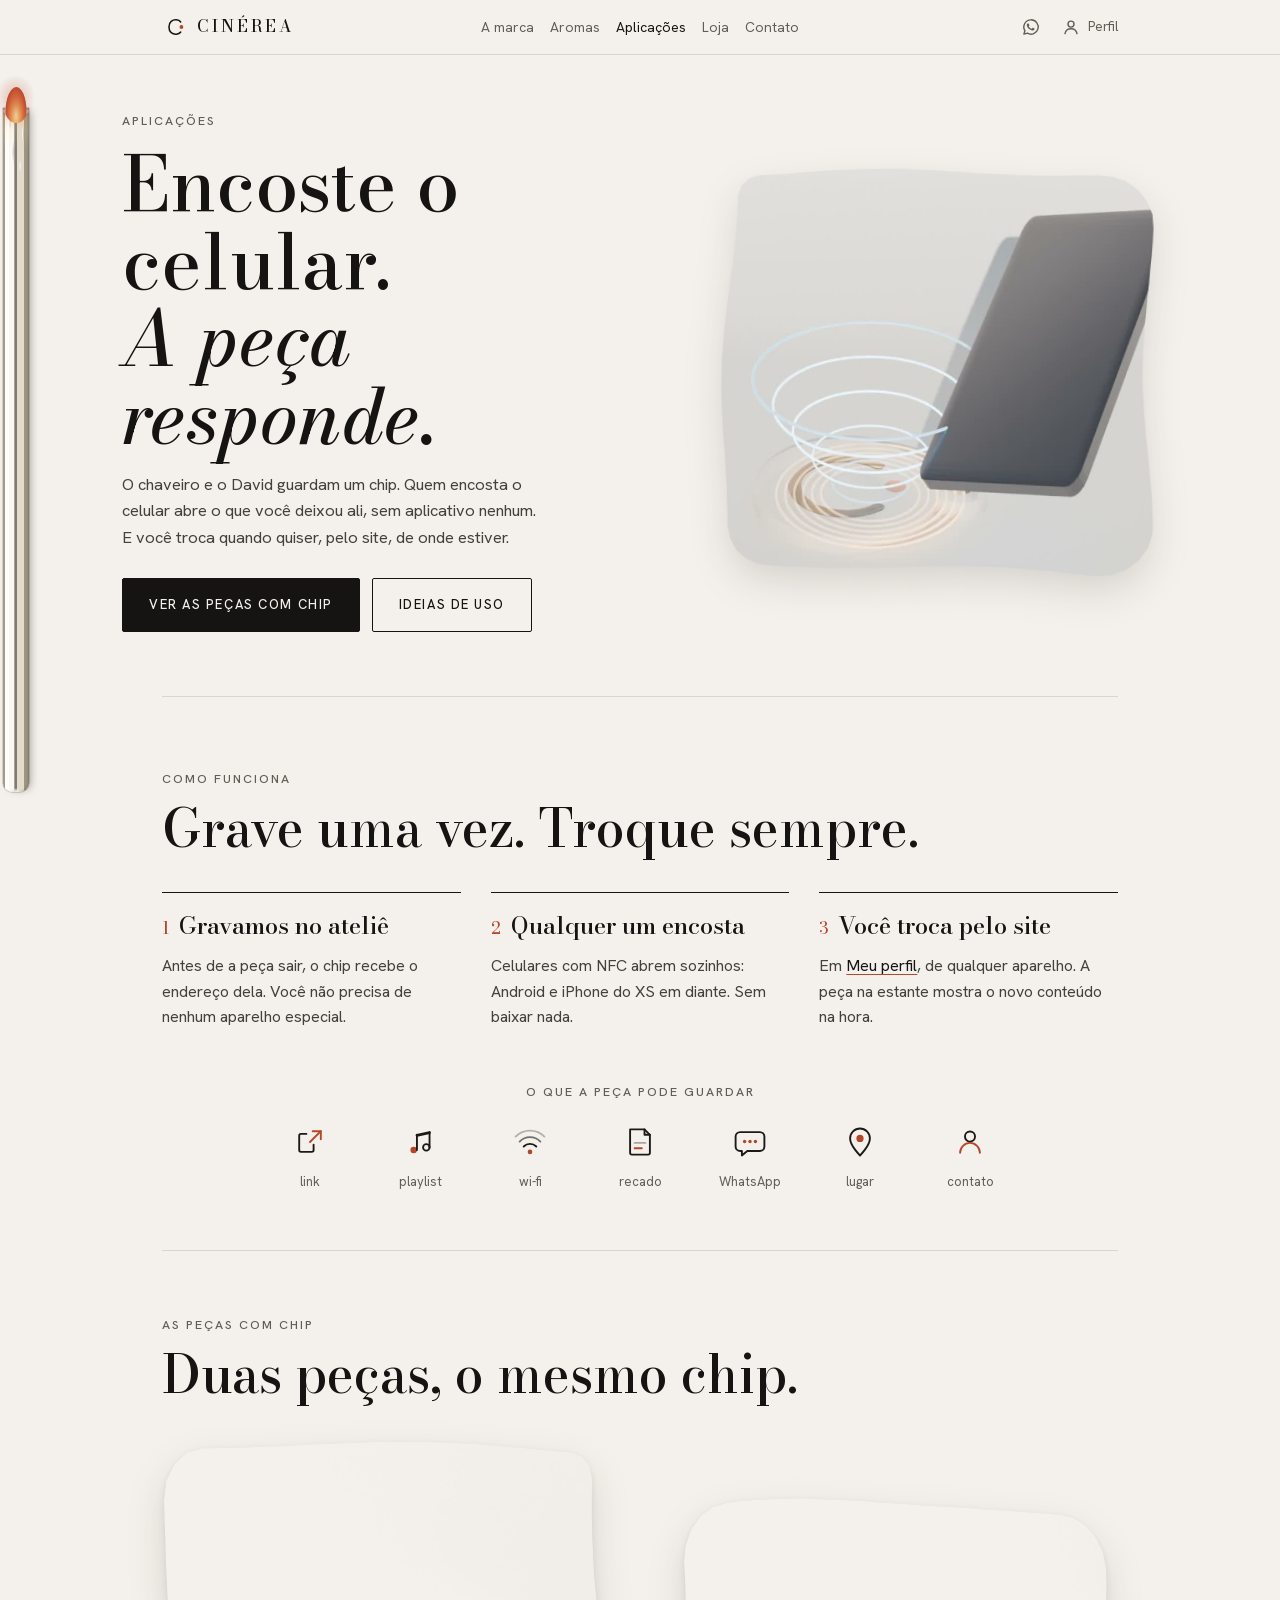
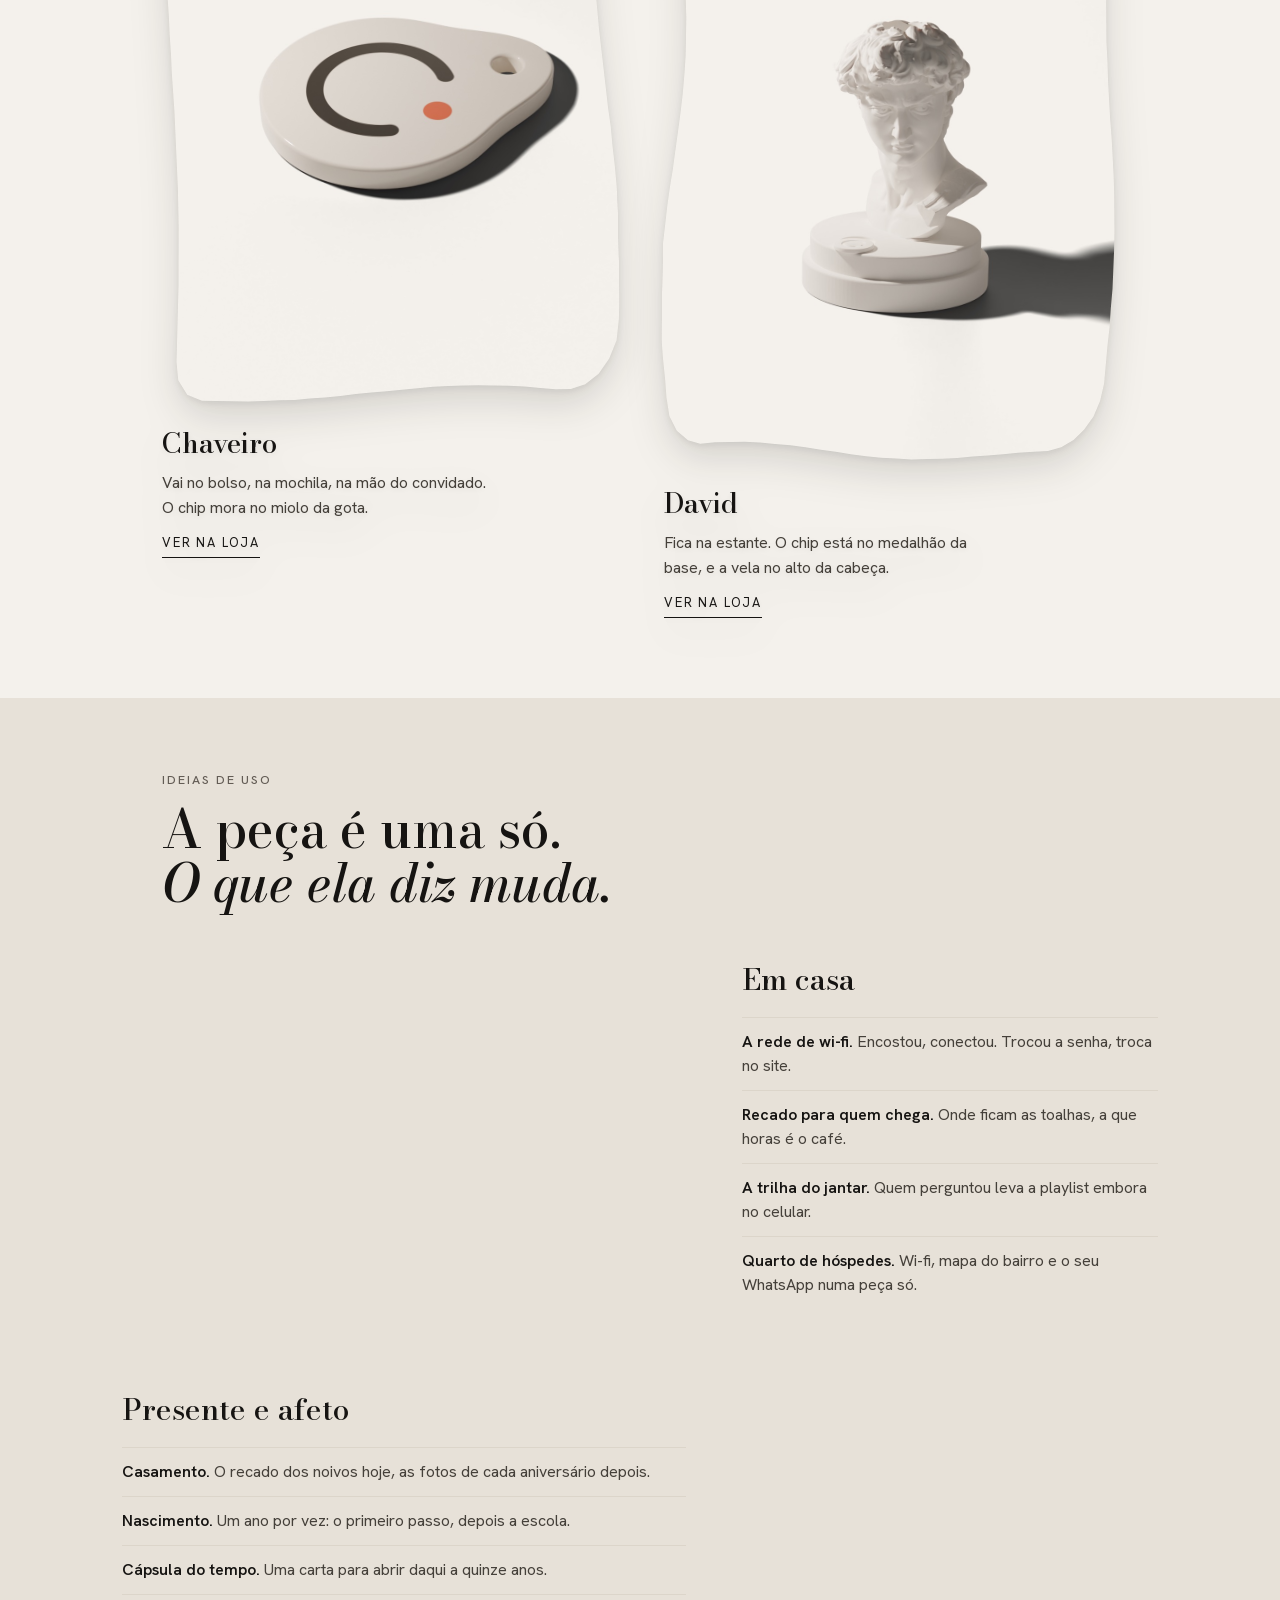
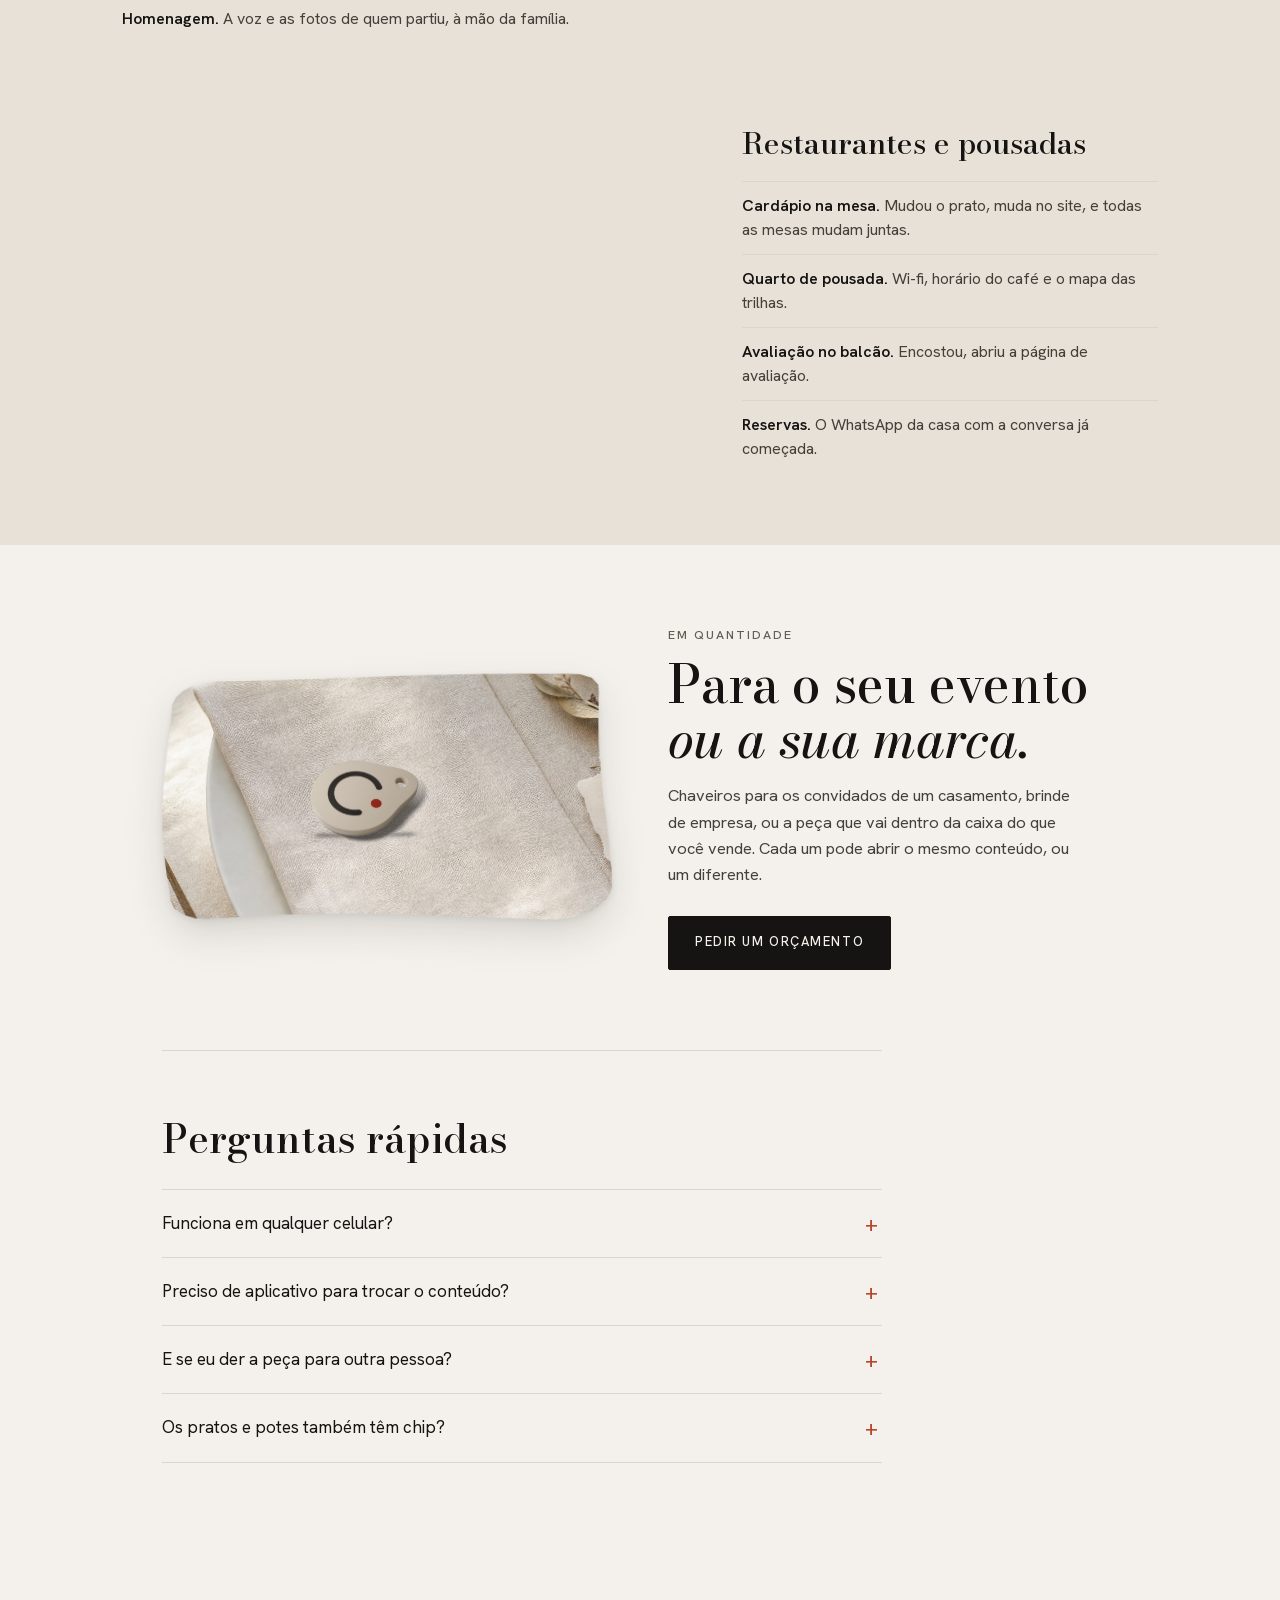
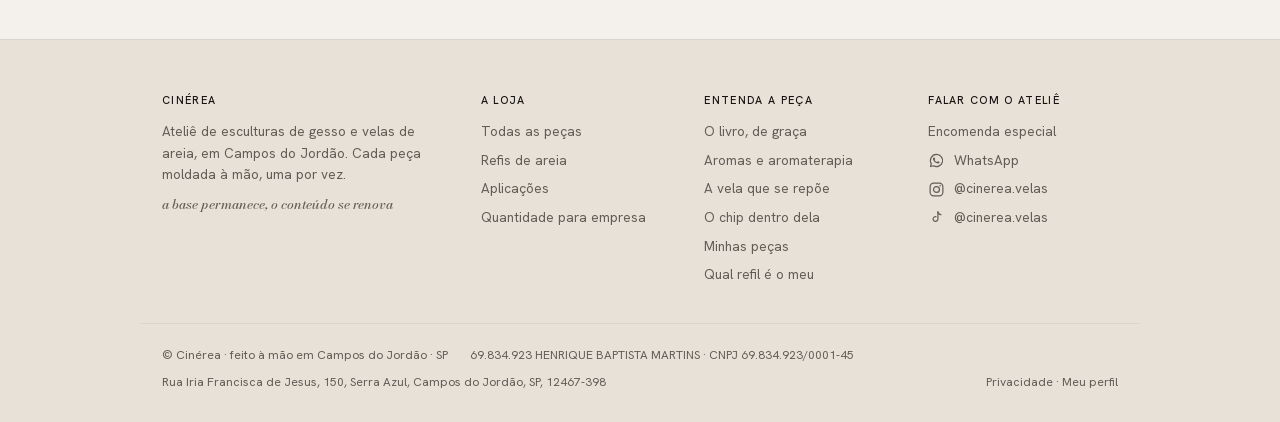
==== commit 19fc91ab: "Aromas e Aplicações refeitas para o momento atual - Aromas: a areia vem sem aroma e o perfume chega " ====
--- a/aplicacoes/index.html
+++ b/aplicacoes/index.html
@@ -4,11 +4,11 @@
 <meta charset="UTF-8">
 <meta name="viewport" content="width=device-width,initial-scale=1">
 <title>Aplicações · Cinérea</title>
-<meta name="description" content="Peças de gesso feitas à mão no ateliê, com um chip dentro: guardam um endereço que nunca muda e um conteúdo que muda sempre. Convite de casamento, cardápio de restaurante, wi-fi da pousada, homenagem. O que a peça diz é você quem escolhe.">
+<meta name="description" content="O chaveiro e o David guardam um chip: quem encosta o celular abre o que você deixou ali, sem aplicativo. Ideias para casa, presente, restaurantes e eventos.">
 <meta property="og:title" content="Aplicações · Cinérea">
 <meta property="og:image" content="https://cinerea.com.br/compartilhar.jpg">
 <meta name="twitter:card" content="summary_large_image">
-<meta property="og:description" content="A base permanece, o conteúdo se renova.">
+<meta property="og:description" content="Encoste o celular. A peça responde.">
 <link rel="manifest" href="/manifest.webmanifest">
 <meta name="theme-color" content="#F2EFEA">
 <link rel="icon" href="/icone.svg" type="image/svg+xml">
@@ -19,220 +19,85 @@
 <link rel="preload" href="/fonts/bodoni.woff2" as="font" type="font/woff2" crossorigin>
 <link rel="stylesheet" href="/comum.css">
 <style>
-  .capa{text-align:center;padding:66px 22px 40px;max-width:660px;margin:0 auto}
-  .capa .rot{font-size:12.5px;font-weight:500;letter-spacing:.16em;text-transform:uppercase;color:var(--smoke)}
-  .capa h1{font-family:'Bodoni Moda';font-weight:500;font-size:clamp(32px,8.4vw,46px);line-height:1.12;margin-top:12px;text-wrap:balance}
-  .capa p{margin-top:18px;font-size:16.5px;color:var(--smoke)}
-
-  /* ---- como nasce a peça ------------------------------------------------
-     Esta faixa existe para dizer, antes dos casos, que nada aqui é escolhido
-     de prateleira: cada peça é encomendada e moldada para o uso. É o que separa
-     uma Cinérea de um adesivo com QR, e é o que sustenta o preço. */
-  .trilho{padding:40px 0 8px;border-top:1px solid var(--line)}
-  .trilho h2{font-family:'Bodoni Moda';font-weight:500;font-size:clamp(23px,5.6vw,30px);line-height:1.15}
-  .trilho .intro{margin-top:10px;color:var(--smoke);font-size:15.5px;max-width:60ch}
-  .passos{display:grid;grid-template-columns:repeat(auto-fit,minmax(230px,1fr));gap:24px;margin-top:28px;counter-reset:p}
-  .passo{position:relative;padding-left:40px}
-  .passo::before{
-    counter-increment:p;content:counter(p);position:absolute;left:0;top:-1px;
-    width:27px;height:27px;border-radius:50%;border:1px solid var(--line);
-    display:grid;place-items:center;font-size:12px;color:var(--ember);
-  }
-  .passo h3{font-family:'Bodoni Moda';font-weight:500;font-size:17.5px;line-height:1.25}
-  .passo p{margin-top:7px;font-size:14.5px;color:var(--smoke);line-height:1.55}
-
-  .grupo{padding:44px 0;border-top:1px solid var(--line)}
-  .grupo{scroll-margin-top:70px}
-  .indice{display:flex;flex-wrap:wrap;justify-content:center;gap:4px 22px;padding:30px 0 34px;border-top:1px solid var(--line)}
-  .indice a{font-family:'Bodoni Moda';font-weight:500;font-size:18px;color:var(--char);text-decoration:none;
-    border-bottom:1px solid var(--line);padding:10px 0 2px}
-  .indice a:hover{border-bottom-color:var(--ember)}
-  /* NO CELULAR CADA GRUPO ABRE COM DOIS CASOS, e o resto vem por um toque.
-     Quem chegou pelo índice quer ver o grupo dele, não rolar por trinta
-     cartões dos outros. A classe é posta pelo script: sem ele, tudo aparece,
-     que é a regra desta página, efeito nenhum esconde texto sozinho. */
-  .mais-casos{display:none}
-  @media(max-width:560px){
-    .casos.recolhida .caso:nth-child(n+3){display:none}
-    .casos.recolhida + .mais-casos{display:block;width:100%;margin-top:14px;padding:14px;
-      background:transparent;border:1px solid var(--line);border-radius:2px;
-      font-family:'Hanken Grotesk';font-size:15px;color:var(--char);cursor:pointer}
-  }
-
-  .grupo h2{font-family:'Bodoni Moda';font-weight:500;font-size:clamp(24px,6vw,32px);line-height:1.15}
-  .grupo .intro{margin-top:10px;color:var(--smoke);font-size:15.5px;max-width:60ch}
-
-  /* Os casos são cartões porque a lista é longa: em texto corrido ninguém
-     acharia o próprio caso. Em cartão, a pessoa varre e para no dela. */
-  .casos{display:grid;grid-template-columns:repeat(auto-fill,minmax(262px,1fr));gap:16px;margin-top:26px}
-
-  /* ---- o cartão de duas faces -------------------------------------------
-     São 36 casos. Com a descrição e a ficha à mostra em todos, a página vira
-     uma parede de texto e ninguém acha o próprio caso. A frente traz só o
-     desenho e o título; o detalhe vem quando a pessoa pede.
-
-     SEM JAVASCRIPT AS DUAS FACES FICAM VISÍVEIS, empilhadas, exatamente como a
-     página era antes. O giro só passa a existir quando o script marca a grade
-     com `viraveis`. É a mesma política das animações daqui: se o roteiro não
-     rodar, o pior caso é a página antiga, nunca um cartão em branco. */
-  .face{
-    background:rgba(255,255,255,.5);border:1px solid var(--line);border-radius:4px;
-    padding:20px;
-  }
-  .caso .fig{display:block;width:56px;height:56px;margin-bottom:14px;color:var(--char);overflow:visible}
-  .caso h3{font-family:'Bodoni Moda';font-weight:500;font-size:18px;line-height:1.25}
-  .dica,.voltar{display:none}
-
-  /* A altura sai do VERSO, que continua no fluxo: o grid iguala as linhas
-     sozinho e ninguém precisa medir nada com JavaScript nem refazer a conta a
-     cada `resize`. A frente é que fica absoluta, por cima. */
-  .viraveis .caso{display:grid;perspective:1100px}
-  .viraveis .giro{
-    position:relative;transform-style:preserve-3d;
-    transition:transform .62s cubic-bezier(.2,.7,.3,1);
-  }
-  .viraveis .caso.virado .giro{transform:rotateY(180deg)}
-  .viraveis .frente{
-    position:absolute;inset:0;backface-visibility:hidden;cursor:pointer;
-    display:flex;flex-direction:column;justify-content:center;
-    transition:border-color .2s ease;
-  }
-  .viraveis .frente:hover,.viraveis .frente:focus-visible{border-color:var(--ember);outline:none}
-  .viraveis .frente:focus-visible{box-shadow:0 0 0 2px rgba(181,70,42,.35)}
-  /* O verso já nasce virado: com o giro em repouso é a costa dele que aponta
-     para a tela, e `backface-visibility` a esconde. */
-  .viraveis .verso{transform:rotateY(180deg);backface-visibility:hidden}
-  .viraveis .caso:not(.virado) .verso{pointer-events:none}
-  .viraveis .caso.virado .frente{pointer-events:none}
-  .viraveis .dica{
-    display:inline-block;margin-top:12px;font-size:11px;letter-spacing:.09em;
-    text-transform:uppercase;color:var(--ember);
-  }
-  .viraveis .verso{display:flex;flex-direction:column}
-  .viraveis .verso .ficha{margin-bottom:auto}
-  .falar{display:inline-block;margin-top:14px;font-size:13.5px;color:var(--ember);text-decoration:none}
-  .falar:hover{text-decoration:underline}
-  .viraveis .voltar{
-    display:inline-block;margin-top:10px;padding:0;border:0;background:none;
-    font-family:'Hanken Grotesk';font-size:11px;letter-spacing:.09em;text-transform:uppercase;
-    color:var(--smoke);cursor:pointer;text-align:left;
-  }
-  .viraveis .voltar:hover{color:var(--char)}
-  @media (prefers-reduced-motion:reduce){
-    .viraveis .giro{transition:none}
-  }
-
-  /* ---- vocabulário de animação -----------------------------------------
-     Um punhado de movimentos para 36 desenhos. Um repertório pequeno é o que
-     faz a página parecer uma coisa só, em vez de 36 enfeites diferentes.
-     TODOS repousam visíveis: travando a animação, o desenho continua inteiro,
-     que é a regra que ficou da rodada das seções. */
-
-  .pulsa{animation:apulsa 3.2s ease-in-out infinite}
-  @keyframes apulsa{0%,100%{opacity:1}50%{opacity:.45}}
-
-  /* As ondas saem em sequência: o atraso é o que dá a direção do sinal. */
-  .onda1{animation:aonda 2.8s ease-out infinite}
-  .onda2{animation:aonda 2.8s ease-out infinite .3s}
-  .onda3{animation:aonda 2.8s ease-out infinite .6s}
-  @keyframes aonda{0%{opacity:.3}25%{opacity:1}70%{opacity:.35}100%{opacity:.3}}
-
-  .gira{transform-box:fill-box;transform-origin:50% 50%;animation:agira 9s linear infinite}
-  .gira.lenta{animation-duration:13s;animation-direction:reverse}
-  @keyframes agira{to{transform:rotate(360deg)}}
-
-  /* Pêndulo curto: a etiqueta do presente, o cordão da formatura. */
-  .balanca{transform-box:fill-box;transform-origin:50% 0;animation:abalanca 3.4s ease-in-out infinite}
-  @keyframes abalanca{0%,100%{transform:rotate(-5deg)}50%{transform:rotate(5deg)}}
-
-  .respira{transform-box:fill-box;transform-origin:50% 50%;animation:arespira 5s ease-in-out infinite}
-  @keyframes arespira{0%,100%{transform:scale(.9);opacity:.6}50%{transform:scale(1.05);opacity:1}}
-
-  .chamica{transform-box:fill-box;transform-origin:50% 100%;animation:achama 2.6s ease-in-out infinite}
-  @keyframes achama{0%,100%{transform:scale(1,1)}50%{transform:scale(.94,1.1)}}
-
-  /* Os específicos, um por desenho, quando o movimento É o significado. */
-  .escreve{stroke-dasharray:14;animation:aescreve 3.6s ease-in-out infinite}
-  @keyframes aescreve{0%,100%{stroke-dashoffset:0}50%{stroke-dashoffset:-7}}
-  .nota1{animation:anota 2.4s ease-in-out infinite}
-  .nota2{animation:anota 2.4s ease-in-out infinite .6s}
-  @keyframes anota{0%,100%{transform:translateY(0)}50%{transform:translateY(-2.5px)}}
-  .talher{transform-box:fill-box;transform-origin:50% 100%;animation:abalanca 4.2s ease-in-out infinite}
-  .talher.atrasa{animation-delay:.5s}
-  .enche{transform-box:fill-box;transform-origin:50% 100%;animation:aenche 4.6s ease-in-out infinite}
-  @keyframes aenche{0%,100%{transform:scaleY(.72)}50%{transform:scaleY(1)}}
-  .ponto{animation:aponto 1.5s ease-in-out infinite}
-  .p2{animation-delay:.18s} .p3{animation-delay:.36s}
-  @keyframes aponto{0%,100%{transform:translateY(0);opacity:.55}40%{transform:translateY(-3px);opacity:1}}
-  .brilha{transform-box:fill-box;transform-origin:50% 50%;animation:abrilha 4s ease-in-out infinite}
-  @keyframes abrilha{0%,100%{transform:scale(1);opacity:.9}50%{transform:scale(1.08);opacity:1}}
-  .abre{stroke-dasharray:60;animation:aabre 4.4s ease-in-out infinite}
-  @keyframes aabre{0%,100%{stroke-dashoffset:0;opacity:1}45%{stroke-dashoffset:-12;opacity:.5}}
-  .marca-dia{animation:apulsa 2.8s ease-in-out infinite}
-  .cresce{transform-box:fill-box;transform-origin:50% 100%;animation:acresce 5.2s ease-in-out infinite}
-  .cresce.atrasa{animation-delay:.7s}
-  @keyframes acresce{0%,100%{transform:scale(.94)}50%{transform:scale(1.04)}}
-  .obturador{transform-box:fill-box;transform-origin:50% 50%;animation:agira 16s linear infinite}
-  .flash{animation:apulsa 3.8s ease-in-out infinite}
-  .toldo{transform-box:fill-box;transform-origin:50% 100%;animation:atoldo 4.8s ease-in-out infinite}
-  @keyframes atoldo{0%,100%{transform:scaleY(1)}50%{transform:scaleY(1.08)}}
-  .abre-porta{transform-box:fill-box;transform-origin:0% 100%;animation:aporta 5.4s ease-in-out infinite}
-  @keyframes aporta{0%,100%{transform:scaleX(1)}50%{transform:scaleX(.62)}}
-  /* A areia da cápsula do tempo cai devagar: é o desenho em que o movimento
-     conta o assunto inteiro. */
-  .areia{animation:aareia 3.6s ease-in-out infinite}
-  @keyframes aareia{0%{transform:translateY(-3px);opacity:0}25%{opacity:1}75%{opacity:1}100%{transform:translateY(7px);opacity:0}}
-  .gira-chave{transform-box:fill-box;transform-origin:22% 50%;animation:achave 5s ease-in-out infinite}
-  @keyframes achave{0%,100%{transform:rotate(0)}55%{transform:rotate(-16deg)}}
-  .senta{animation:asenta 4.4s ease-in-out infinite}
-  .s2{animation-delay:.5s} .s3{animation-delay:1s}
-  @keyframes asenta{0%,100%{opacity:.35}45%{opacity:1}}
-  .confere{stroke-dasharray:22;animation:aconfere 4.2s ease-in-out infinite}
-  @keyframes aconfere{0%,100%{stroke-dashoffset:0}45%{stroke-dashoffset:22}}
-
-  @media (prefers-reduced-motion:reduce){
-    .caso .fig *{animation:none!important;transform:none!important;opacity:1!important;stroke-dashoffset:0!important}
-  }
-  .caso p{margin-top:7px;font-size:14px;color:var(--smoke);line-height:1.55}
-
-  /* ---- a ficha do caso ---------------------------------------------------
-     Duas linhas: o que a peça guarda hoje e no que ela vira depois. A segunda
-     é a que importa, e é a que faltava: sem ela o cartão descreve uma
-     etiqueta de QR. Com ela, descreve um objeto que sobrevive à data. */
-  .caso .ficha{
-    margin-top:14px;padding-top:12px;border-top:1px solid var(--line);
-    display:grid;grid-template-columns:auto 1fr;gap:6px 10px;align-items:baseline;
-  }
-  .caso .ficha i{
-    font-style:normal;font-size:10.5px;letter-spacing:.08em;text-transform:uppercase;
-    color:var(--ember);white-space:nowrap;
-  }
-  .caso .ficha b{font-weight:400;font-size:12.5px;line-height:1.45;color:var(--smoke)}
-
-  .frisa{
-    font-family:'Bodoni Moda';font-style:italic;font-weight:500;font-size:clamp(19px,4.6vw,23px);
-    line-height:1.45;margin:0 auto;padding:38px 0 0;max-width:46ch;text-align:center;
-  }
-  .fecho{padding:44px 0 10px;border-top:1px solid var(--line);margin-top:44px;text-align:center}
-  .fecho h2{font-family:'Bodoni Moda';font-weight:500;font-size:clamp(24px,6vw,32px)}
-  .fecho p{margin-top:12px;color:var(--smoke);max-width:52ch;margin-left:auto;margin-right:auto}
-  .botoes{display:flex;flex-wrap:wrap;gap:12px;justify-content:center;margin-top:26px}
-  .bt{display:inline-block;padding:15px 28px;background:var(--char);color:var(--paper);text-decoration:none;border-radius:2px;font-size:15px;transition:.15s}
-  .bt:hover{background:var(--ember)}
-  .bt2{background:transparent;color:var(--char);border:1px solid var(--line)}
-  .bt2:hover{background:transparent;border-color:var(--ember);color:var(--ember)}
-
-  /* As cenas dos grupos (nov/2026). A peça em cada cena é o render real; só o
-     lugar foi gerado. Uma imagem por grupo, logo depois da introdução: a pessoa
-     se reconhece no lugar antes de ler os casos. */
-  .capa-video{max-width:520px;margin:0 auto 12px;padding:0 22px}
-  .capa-video video{display:block;width:100%;height:auto;background:#E1E0DC;border:1px solid var(--line);border-radius:4px}
-  .grupo-foto{margin:22px 0 0}
-  /* 16:9 também no celular, que é a foto como saiu: em 4:3 o celular perdia
-     um quarto da cena. A borda de gesso vem de .laje, em comum.css. */
-  .grupo-foto img{display:block;width:100%;height:auto;aspect-ratio:16/9;object-fit:cover;background:var(--ash)}
-  .grupo-foto:nth-of-type(odd){rotate:-.6deg}
-  .grupo-foto:nth-of-type(even){rotate:.6deg}
+  /* APLICAÇÕES, refeita em nov/2026: o que a peça faz, as duas peças que têm o
+     chip, poucas ideias com foto, encomenda em quantidade e perguntas. */
+  html{scroll-behavior:smooth}
+  @media (prefers-reduced-motion:reduce){html{scroll-behavior:auto}}
+  main section[id]{scroll-margin-top:84px}
+  .serifa{font-family:'Bodoni Moda',serif;font-weight:500}
+  .rot{font-size:12.5px;font-weight:500;letter-spacing:.16em;text-transform:uppercase;color:var(--smoke)}
+  .bt{display:inline-flex;align-items:center;justify-content:center;min-height:54px;padding:0 26px;
+      background:var(--char);color:var(--paper);text-decoration:none;border:1px solid var(--char);
+      border-radius:2px;font-size:13px;font-weight:500;letter-spacing:.12em;text-transform:uppercase;transition:.15s;text-align:center}
+  .bt:hover{background:var(--ember);border-color:var(--ember)}
+  .bt2{background:transparent;color:var(--char)}
+  .bt2:hover{background:transparent;color:var(--ember);border-color:var(--ember)}
+  .acoes{display:flex;flex-wrap:wrap;gap:12px;margin-top:28px}
+  h1 em,h2 em{font-style:italic}
+  .sub{font-size:16.5px;line-height:1.6;color:#45403A;max-width:46ch;margin-top:16px}
+  main a:not(.bt):not(.peca-card){color:var(--char);text-decoration-color:var(--ember);text-underline-offset:3px}
+
+  .capa{display:grid;gap:30px;max-width:1080px;margin:0 auto;padding:34px 22px 64px;align-items:center}
+  .capa h1{font-size:clamp(42px,10vw,76px);line-height:1.02;margin-top:14px}
+  .capa-video{margin:0;rotate:1deg;filter:drop-shadow(0 16px 18px rgba(22,20,18,.13))}
+  .capa-video video{display:block;width:100%;height:auto;background:#E1E0DC;
+    -webkit-mask:var(--laje2) center/100% 100% no-repeat;mask:var(--laje2) center/100% 100% no-repeat}
+  @media(min-width:900px){ .capa{grid-template-columns:1.1fr .9fr;gap:60px;padding-top:56px} }
+
+  .como{padding:72px 0 56px;border-top:1px solid var(--line)}
+  .como h2,.pecas h2,.ideias h2,.quantidade h2{font-size:clamp(32px,7.5vw,52px);line-height:1.05;margin-top:12px}
+  .passos{list-style:none;padding:0;margin:36px 0 0;display:grid;gap:26px;counter-reset:p}
+  .passos li{counter-increment:p;border-top:1px solid var(--char);padding-top:14px}
+  .passos b{display:block;font-size:24px}
+  .passos b::before{content:counter(p);color:var(--ember);font-size:16px;margin-right:10px}
+  .passos p{margin-top:8px;color:#45403A;line-height:1.6}
+  @media(min-width:760px){ .passos{grid-template-columns:repeat(3,1fr);gap:30px} }
+  .rot-tipos{margin-top:52px;text-align:center}
+  .tipos{display:grid;grid-template-columns:repeat(auto-fit,minmax(86px,1fr));gap:20px 10px;margin:22px auto 0;max-width:760px}
+  .tipo{text-align:center}
+  .tipo svg{width:36px;height:36px;display:block;margin:0 auto 8px}
+  .tipo span{font-size:13px;color:var(--smoke)}
+
+  .pecas{padding:64px 0 80px;border-top:1px solid var(--line)}
+  .duas{display:grid;gap:30px;margin-top:36px}
+  .peca-card{display:block;text-decoration:none;color:var(--char)}
+  .peca-card img{display:block;width:100%;height:auto;aspect-ratio:4/5;object-fit:cover;background:var(--ash);transition:rotate .4s ease}
+  .peca-card:nth-child(1) img{rotate:-1.2deg}
+  .peca-card:nth-child(2) img{rotate:1deg}
+  .peca-card:hover img{rotate:0deg}
+  .peca-card .nome{display:block;font-size:28px;margin-top:16px}
+  .peca-card .desc{display:block;color:#45403A;line-height:1.55;margin-top:6px;max-width:36ch}
+  .peca-card .ver{display:inline-block;margin-top:12px;font-size:13px;letter-spacing:.14em;text-transform:uppercase;border-bottom:1px solid var(--char);padding-bottom:3px}
+  .peca-card:hover .ver,.peca-card:hover .nome{color:var(--ember);border-color:var(--ember)}
+  @media(min-width:760px){ .duas{grid-template-columns:1fr 1fr;gap:48px} .peca-card:nth-child(2){margin-top:60px} }
+
+  .ideias{background:var(--ash);padding:72px 0 40px}
+  .grupo{display:grid;gap:26px;max-width:1080px;margin:44px auto 0;padding:0 22px 32px;align-items:center}
+  .grupo figure{margin:0}
+  .grupo img{display:block;width:100%;height:auto;aspect-ratio:16/9;object-fit:cover}
+  .grupo:nth-of-type(odd) figure{rotate:-.6deg}
+  .grupo:nth-of-type(even) figure{rotate:.6deg}
+  .grupo h3{font-size:30px}
+  .grupo ul{list-style:none;padding:0;margin:14px 0 0}
+  .grupo li{padding:12px 0;border-top:1px solid var(--line);color:#45403A;line-height:1.5}
+  .grupo li b{color:var(--char);font-weight:600}
+  @media(min-width:900px){ .grupo{grid-template-columns:1.15fr .85fr;gap:56px} .grupo.inverte figure{order:2} }
+
+  .quantidade{padding:80px 0}
+  .quant-in{display:grid;gap:30px;align-items:center}
+  .quant-in figure{margin:0;rotate:-.8deg}
+  .quant-in img{display:block;width:100%;height:auto;aspect-ratio:16/9;object-fit:cover}
+  @media(min-width:900px){ .quant-in{grid-template-columns:1fr 1fr;gap:56px} }
+
+  .perguntas{padding:56px 0 96px;border-top:1px solid var(--line);max-width:720px}
+  .perguntas h2{font-size:clamp(28px,6vw,40px);margin-bottom:18px}
+  .perguntas details{border-top:1px solid var(--line);padding:4px 0}
+  .perguntas details:last-of-type{border-bottom:1px solid var(--line)}
+  .perguntas summary{cursor:pointer;list-style:none;padding:16px 28px 16px 0;font-size:17px;position:relative;min-height:44px}
+  .perguntas summary::-webkit-details-marker{display:none}
+  .perguntas summary::after{content:'+';position:absolute;right:4px;top:12px;font-size:22px;color:var(--ember)}
+  .perguntas details[open] summary::after{content:'\2212'}
+  .perguntas details p{padding:0 0 18px;color:#45403A;line-height:1.65}
 </style>
 </head>
 <body class="nova">
@@ -264,934 +129,197 @@
 </div></header>
 
 <main>
-  <section class="capa">
-    <div class="rot">Aplicações</div>
-    <h1>A peça é uma só. O que ela diz muda quantas vezes você quiser.</h1>
-    <p>Cada Cinérea sai do ateliê moldada à mão, uma por vez, com um chip dentro.
-       Quem encostar o celular abre o que você deixou ali. E você troca depois,
-       de onde estiver, sem tocar na peça.</p>
+  <!-- APLICAÇÕES, refeita em nov/2026. Duas coisas mudaram e a página antiga
+       não sabia: o chip está no CHAVEIRO e no DAVID (os pratos e potes não têm),
+       e quem troca o conteúdo é o SITE, em Meu perfil, e não o aplicativo, que
+       não está nas lojas. Os casos ficaram poucos e curtos, cada grupo com uma
+       foto, em vez de seis grupos de sanfonas. -->
+
+  <section class="capa" id="capa">
+    <div class="capa-texto">
+      <p class="rot">Aplicações</p>
+      <h1 class="serifa">Encoste o celular.<br><em>A peça responde.</em></h1>
+      <p class="sub">O chaveiro e o David guardam um chip. Quem encosta o celular abre o que você deixou
+         ali, sem aplicativo nenhum. E você troca quando quiser, pelo site, de onde estiver.</p>
+      <div class="acoes">
+        <a class="bt" href="#pecas">Ver as peças com chip</a>
+        <a class="bt bt2" href="#ideias">Ideias de uso</a>
+      </div>
+    </div>
+    <figure class="capa-video">
+      <video id="nfcVideo" muted loop playsinline preload="none" poster="/nfc.jpg"
+             width="740" height="696"
+             aria-label="Um celular se aproxima do medalhão e o campo do chip aparece em ondas."></video>
+    </figure>
   </section>
 
-  <!-- O topo mostra o que a página inteira promete: encostar e abrir. É o
-       render de verdade do medalhão (o mesmo vídeo da antiga seção do chip),
-       carregado pelo vivo.js só quando aparece. -->
-  <figure class="capa-video">
-    <video id="nfcVideo" muted loop playsinline preload="none" poster="/nfc.jpg"
-           width="740" height="696"
-           aria-label="Um celular se aproxima do medalhão e o campo do chip aparece em ondas."></video>
-  </figure>
-
   <div class="envolve">
 
-    <section class="trilho">
-      <h2>Uma peça de uso não se escolhe de prateleira.</h2>
-      <p class="intro">Todos os casos desta página começaram como encomenda. O que
-         muda de um para o outro não é só o conteúdo: é o formato, o tamanho e onde
-         a peça vai ficar. Por isso o caminho é sempre o mesmo, e começa por
-         conversa.</p>
-      <div class="passos">
-        <div class="passo">
-          <h3>A conversa</h3>
-          <p>Você conta o que a peça vai precisar dizer e onde ela vai ficar. Mesa
-             de restaurante, entrada de casa e mão de convidado pedem peças
-             diferentes.</p>
-        </div>
-        <div class="passo">
-          <h3>O ateliê</h3>
-          <p>Moldada, curada e acabada à mão, uma por vez, em Campos do Jordão.
-             Nenhuma sai igual à outra. As numeradas levam série e certidão de
-             origem dentro do próprio chip.</p>
-        </div>
-        <div class="passo">
-          <h3>O conteúdo</h3>
-          <p>Entra pelo aplicativo, em um minuto, e sai quando você quiser. A peça
-             continua a mesma. É por isso que ela não vence.</p>
+    <section class="como" id="como" aria-labelledby="comoTitulo">
+      <p class="rot">Como funciona</p>
+      <h2 class="serifa" id="comoTitulo">Grave uma vez. Troque sempre.</h2>
+      <ol class="passos">
+        <li><b class="serifa">Gravamos no ateliê</b><p>Antes de a peça sair, o chip recebe o endereço dela. Você não precisa de nenhum aparelho especial.</p></li>
+        <li><b class="serifa">Qualquer um encosta</b><p>Celulares com NFC abrem sozinhos: Android e iPhone do XS em diante. Sem baixar nada.</p></li>
+        <li><b class="serifa">Você troca pelo site</b><p>Em <a href="/perfil/">Meu perfil</a>, de qualquer aparelho. A peça na estante mostra o novo conteúdo na hora.</p></li>
+      </ol>
+      <p class="rot rot-tipos">O que a peça pode guardar</p>
+      <div class="tipos">
+        <div class="tipo">
+          <svg viewBox="0 0 40 40" aria-hidden="true" fill="none" stroke-linecap="round" stroke-linejoin="round">
+            <path d="M24 23 v6 a2 2 0 0 1 -2 2 H10 a2 2 0 0 1 -2 -2 V13 a2 2 0 0 1 2 -2 h6" stroke="#1C1A17" stroke-width="2.1"/>
+            <path d="M23 8 H32 V17" stroke="#B5462A" stroke-width="2.1"/>
+            <path d="M32 8 L20 20" stroke="#B5462A" stroke-width="2.1"/>
+          </svg><span>link</span>
+        </div>
+        <div class="tipo">
+          <svg viewBox="0 0 40 40" aria-hidden="true" fill="none" stroke-linecap="round" stroke-linejoin="round">
+            <circle cx="13" cy="29" r="3.6" fill="#B5462A" stroke="none"/>
+            <circle cx="27" cy="26" r="3.6" stroke="#1C1A17" stroke-width="2.1"/>
+            <path d="M16.6 29 V12 M30.6 26 V9" stroke="#1C1A17" stroke-width="2.1"/>
+            <path d="M16.6 12.6 L30.6 9.6" stroke="#1C1A17" stroke-width="3"/>
+          </svg><span>playlist</span>
+        </div>
+        <div class="tipo">
+          <svg viewBox="0 0 40 40" aria-hidden="true" fill="none" stroke-linecap="round">
+            <path d="M4 14 a22.5 22.5 0 0 1 32 0" stroke="#1C1A17" stroke-width="2.1" opacity=".3"/>
+            <path d="M8.5 19.5 a16 16 0 0 1 23 0" stroke="#1C1A17" stroke-width="2.1" opacity=".6"/>
+            <path d="M13 25 a10 10 0 0 1 14 0" stroke="#1C1A17" stroke-width="2.1"/>
+            <circle cx="20" cy="31" r="2.6" fill="#B5462A" stroke="none"/>
+          </svg><span>wi-fi</span>
+        </div>
+        <div class="tipo">
+          <svg viewBox="0 0 40 40" aria-hidden="true" fill="none" stroke-linecap="round" stroke-linejoin="round">
+            <path d="M9 6 h16 l6 6 v20 a2 2 0 0 1 -2 2 H11 a2 2 0 0 1 -2 -2 Z" stroke="#1C1A17" stroke-width="2.1"/>
+            <path d="M25 6 v6 h6" stroke="#1C1A17" stroke-width="2.1"/>
+            <path d="M14 21 h12" stroke="#1C1A17" stroke-width="2.1" opacity=".35"/>
+            <path d="M14 27 h8" stroke="#B5462A" stroke-width="2.1"/>
+          </svg><span>recado</span>
+        </div>
+        <div class="tipo">
+          <svg viewBox="0 0 40 40" aria-hidden="true" fill="none" stroke-linecap="round" stroke-linejoin="round">
+            <path d="M9 9 h22 a5 5 0 0 1 5 5 v11 a5 5 0 0 1 -5 5 H17 l-6 5 v-5 H9 a5 5 0 0 1 -5 -5 V14 a5 5 0 0 1 5 -5 Z" stroke="#1C1A17" stroke-width="2.1"/>
+            <g fill="#B5462A"><circle cx="14" cy="19.5" r="1.9"/><circle cx="20" cy="19.5" r="1.9"/><circle cx="26" cy="19.5" r="1.9"/></g>
+          </svg><span>WhatsApp</span>
+        </div>
+        <div class="tipo">
+          <svg viewBox="0 0 40 40" aria-hidden="true" fill="none" stroke-linecap="round" stroke-linejoin="round">
+            <path d="M20 35 C20 35,31 24,31 16 A11 11 0 0 0 9 16 C9 24,20 35,20 35 Z" stroke="#1C1A17" stroke-width="2.1"/>
+            <circle cx="20" cy="16" r="4" fill="#B5462A" stroke="none"/>
+          </svg><span>lugar</span>
+        </div>
+        <div class="tipo">
+          <svg viewBox="0 0 40 40" aria-hidden="true" fill="none" stroke-linecap="round">
+            <circle cx="20" cy="14" r="5.6" stroke="#1C1A17" stroke-width="2.1"/>
+            <path d="M9 32 a11 11 0 0 1 22 0" stroke="#B5462A" stroke-width="2.1"/>
+          </svg><span>contato</span>
         </div>
       </div>
     </section>
 
-    <!-- O ÍNDICE (nov/2026). São 36 casos em seis grupos, e no celular a página
-         media 19 telas: quem procurava "restaurante" rolava por dez delas sem
-         saber se o assunto existia. Desenho de índice, igual às coleções da
-         loja, porque é navegação e não filtro. -->
-    <nav class="indice" aria-label="Grupos de aplicações">
-      <a href="#em-casa">Em casa</a>
-      <a href="#presente">Presente</a>
-      <a href="#restaurantes">Restaurantes</a>
-      <a href="#eventos">Eventos</a>
-      <a href="#trabalho">Trabalho</a>
-      <a href="#junto">Junto do que você vende</a>
-    </nav>
-
-    <section class="grupo" id="em-casa">
-      <h2>Em casa</h2>
-      <p class="intro">A peça fica na entrada, na sala ou no quarto de hóspedes, e
-         responde o que todo mundo pergunta.</p>
-      <figure class="grupo-foto pousada">
-        <img class="laje" src="/aplic-casa.jpg" width="1600" height="900" loading="lazy" decoding="async"
-             alt="Um aparador de carvalho na entrada de casa, com luz de janela na parede.">
-      </figure>
-      <div class="casos">
-        <div class="caso">
-          <div class="giro">
-            <div class="frente face">
-              <svg class="fig" viewBox="0 0 56 56" role="img" aria-label="A rede de wi-fi"><path class="onda3" d="M8 22 a26 26 0 0 1 40 0" stroke="currentColor" stroke-width="2.2" fill="none" stroke-linecap="round" stroke-linejoin="round"/>
-<path class="onda2" d="M14 30 a18 18 0 0 1 28 0" stroke="currentColor" stroke-width="2.2" fill="none" stroke-linecap="round" stroke-linejoin="round"/>
-<path class="onda1" d="M20 38 a10 10 0 0 1 16 0" stroke="currentColor" stroke-width="2.2" fill="none" stroke-linecap="round" stroke-linejoin="round"/>
-<circle class="brasa pulsa" cx="28" cy="46" r="3.2" fill="#B5462A"/></svg>
-              <h3>A rede de wi-fi</h3>
-              <span class="dica">ver detalhes</span>
-            </div>
-            <div class="verso face">
-              <p>Ninguém mais soletra senha na porta. Encostou, conectou. E no dia em
-             que você trocar a senha, troca no aplicativo: a peça na estante já
-             está certa antes da próxima visita chegar.</p>
-              <div class="ficha">
-            <i>guarda</i><b>o nome da rede e a senha</b>
-            <i>depois</i><b>o mapa do bairro, quando a visita for dormir</b>
-          </div>
-              <a class="falar" href="/contato/">Falar sobre isso →</a>
-            </div>
-          </div>
-        </div>
-        <div class="caso">
-          <div class="giro">
-            <div class="frente face">
-              <svg class="fig" viewBox="0 0 56 56" role="img" aria-label="Recado para quem chega"><path d="M12 10 h22 l10 10 v26 a2 2 0 0 1 -2 2 H14 a2 2 0 0 1 -2 -2 Z" stroke="currentColor" stroke-width="2.2" fill="none" stroke-linecap="round" stroke-linejoin="round"/>
-<path d="M34 10 v10 h10" stroke="currentColor" stroke-width="2.2" fill="none" stroke-linecap="round" stroke-linejoin="round"/>
-<path d="M19 28 h18 M19 35 h18" stroke="currentColor" stroke-width="2.2" fill="none" stroke-linecap="round" stroke-linejoin="round" opacity=".38"/>
-<path class="escreve" d="M19 42 h12" stroke="#B5462A" stroke-width="2.2" stroke-linecap="round"/></svg>
-              <h3>Recado para quem chega</h3>
-              <span class="dica">ver detalhes</span>
-            </div>
-            <div class="verso face">
-              <p>Onde ficam as toalhas, a que horas é o café, o que fazer com a chave.
-             A pousada da sua casa, sem bilhete preso na geladeira com ímã.</p>
-              <div class="ficha">
-            <i>guarda</i><b>um recado escrito por você</b>
-            <i>depois</i><b>outro recado, para a próxima pessoa</b>
-          </div>
-              <a class="falar" href="/contato/">Falar sobre isso →</a>
-            </div>
-          </div>
-        </div>
-        <div class="caso">
-          <div class="giro">
-            <div class="frente face">
-              <svg class="fig" viewBox="0 0 56 56" role="img" aria-label="A trilha da casa"><path d="M22 42 V16 l18 -5 v26" stroke="currentColor" stroke-width="2.2" fill="none" stroke-linecap="round" stroke-linejoin="round"/>
-<circle class="nota1" cx="17" cy="42" r="5" fill="#B5462A"/>
-<circle class="nota2" cx="35" cy="37" r="5" stroke="currentColor" stroke-width="2.2" fill="none" stroke-linecap="round" stroke-linejoin="round"/></svg>
-              <h3>A trilha da casa</h3>
-              <span class="dica">ver detalhes</span>
-            </div>
-            <div class="verso face">
-              <p>A playlist que toca no jantar. Em vez de soletrar o nome dela para
-             quem perguntou, a pessoa encosta o celular e leva embora exatamente o
-             que estava tocando.</p>
-              <div class="ficha">
-            <i>guarda</i><b>uma playlist</b>
-            <i>depois</i><b>a trilha do próximo jantar</b>
-          </div>
-              <a class="falar" href="/contato/">Falar sobre isso →</a>
-            </div>
-          </div>
-        </div>
-        <div class="caso">
-          <div class="giro">
-            <div class="frente face">
-              <svg class="fig" viewBox="0 0 56 56" role="img" aria-label="O manual da casa"><rect x="13" y="10" width="30" height="36" rx="3" stroke="currentColor" stroke-width="2.2" fill="none" stroke-linecap="round" stroke-linejoin="round"/>
-<path d="M23 10 v-2 a2 2 0 0 1 2 -2 h6 a2 2 0 0 1 2 2 v2Z" stroke="currentColor" stroke-width="2.2" fill="none" stroke-linecap="round" stroke-linejoin="round"/>
-<path d="M20 32 h16 M20 39 h11" stroke="currentColor" stroke-width="2.2" fill="none" stroke-linecap="round" opacity=".38"/>
-<path class="pulsa" d="M20 25 l8 -7 8 7" stroke="#B5462A" stroke-width="2.2" fill="none" stroke-linecap="round" stroke-linejoin="round"/></svg>
-              <h3>O manual da casa</h3>
-              <span class="dica">ver detalhes</span>
-            </div>
-            <div class="verso face">
-              <p>A cor exata da tinta da sala, o telefone do eletricista que fez a
-             instalação, a garantia da geladeira, a data da última dedetização.
-             Tudo o que você procura na gaveta errada, no dia errado.</p>
-              <div class="ficha">
-            <i>guarda</i><b>os dados que a casa exige e ninguém decora</b>
-            <i>depois</i><b>o que a próxima reforma mudar</b>
-          </div>
-              <a class="falar" href="/contato/">Falar sobre isso →</a>
-            </div>
-          </div>
-        </div>
-        <div class="caso">
-          <div class="giro">
-            <div class="frente face">
-              <svg class="fig" viewBox="0 0 56 56" role="img" aria-label="Quarto de hóspedes"><path d="M8 40 v-8 a4 4 0 0 1 4 -4 h32 a4 4 0 0 1 4 4 v8" stroke="currentColor" stroke-width="2.2" fill="none" stroke-linecap="round" stroke-linejoin="round"/>
-<path d="M8 40 h40 M12 28 v-6 a3 3 0 0 1 3 -3 h10 a3 3 0 0 1 3 3 v6" stroke="currentColor" stroke-width="2.2" fill="none" stroke-linecap="round" stroke-linejoin="round"/>
-<path d="M8 40 v5 M48 40 v5" stroke="currentColor" stroke-width="2.2" fill="none" stroke-linecap="round" stroke-linejoin="round"/>
-<path class="onda1" d="M34 22 a9 9 0 0 1 12 0" stroke="#B5462A" stroke-width="2.2" fill="none" stroke-linecap="round"/>
-<circle class="pulsa" cx="40" cy="26" r="2.4" fill="#B5462A"/></svg>
-              <h3>Quarto de hóspedes</h3>
-              <span class="dica">ver detalhes</span>
-            </div>
-            <div class="verso face">
-              <p>Wi-fi, o mapa do bairro, a padaria que abre cedo, o seu WhatsApp para
-             o caso de alguma coisa. Uma peça só na mesa de cabeceira, no lugar de
-             quatro avisos colados.</p>
-              <div class="ficha">
-            <i>guarda</i><b>vários endereços numa página só</b>
-            <i>depois</i><b>o que o próximo hóspede precisar</b>
-          </div>
-              <a class="falar" href="/contato/">Falar sobre isso →</a>
-            </div>
-          </div>
-        </div>
+    <section class="pecas" id="pecas" aria-labelledby="pecasTitulo">
+      <p class="rot">As peças com chip</p>
+      <h2 class="serifa" id="pecasTitulo">Duas peças, o mesmo chip.</h2>
+      <div class="duas">
+        <a class="peca-card pousada" href="/loja/?peca=ms9oc0c711on">
+          <img class="laje" src="/chaveiro-gota.jpg" width="1200" height="1200" loading="lazy" decoding="async"
+               alt="O chaveiro de gesso em forma de gota, com a marca e o furo na ponta.">
+          <span class="nome serifa">Chaveiro</span>
+          <span class="desc">Vai no bolso, na mochila, na mão do convidado. O chip mora no miolo da gota.</span>
+          <span class="ver">Ver na loja</span>
+        </a>
+        <a class="peca-card pousada" href="/loja/?peca=msfkfkc56u43">
+          <img class="laje l3" src="/peca-david.jpg" width="1050" height="1400" loading="lazy" decoding="async"
+               alt="O busto de David em gesso branco sobre a base, com o medalhão do chip encaixado.">
+          <span class="nome serifa">David</span>
+          <span class="desc">Fica na estante. O chip está no medalhão da base, e a vela no alto da cabeça.</span>
+          <span class="ver">Ver na loja</span>
+        </a>
       </div>
     </section>
 
-    <section class="grupo" id="presente">
-      <h2>Presente e afeto</h2>
-      <p class="intro">Aqui a peça faz o que nenhum cartão faz: continua falando
-         depois que a data passou, e diz outra coisa no ano seguinte.</p>
-      <figure class="grupo-foto pousada">
-        <img class="laje l2" src="/aplic-presente.jpg" width="1600" height="900" loading="lazy" decoding="async"
-             alt="Duas mãos oferecendo uma caixa de presente embrulhada em linho, com um cartão escrito à mão.">
-      </figure>
-      <div class="casos">
-        <div class="caso">
-          <div class="giro">
-            <div class="frente face">
-              <svg class="fig" viewBox="0 0 56 56" role="img" aria-label="Casamento"><circle class="gira" cx="23" cy="30" r="11" stroke="currentColor" stroke-width="2.2" fill="none" stroke-linecap="round" stroke-linejoin="round"/>
-<circle class="gira lenta" cx="35" cy="30" r="11" stroke="#B5462A" stroke-width="2.2" fill="none"/></svg>
-              <h3>Casamento</h3>
-              <span class="dica">ver detalhes</span>
-            </div>
-            <div class="verso face">
-              <p>A lembrança que os convidados levam abre o recado dos noivos, gravado
-             na voz de vocês. Um ano depois, vocês trocam pela foto do primeiro
-             aniversário, e a peça na estante do convidado conta a história junto,
-             sem pedir nada de volta.</p>
-              <div class="ficha">
-            <i>guarda</i><b>um recado dos noivos</b>
-            <i>depois</i><b>as fotos, a cada aniversário de casamento</b>
-          </div>
-              <a class="falar" href="/contato/?sobre=casamento">Falar sobre isso →</a>
-            </div>
-          </div>
-        </div>
-        <div class="caso">
-          <div class="giro">
-            <div class="frente face">
-              <svg class="fig" viewBox="0 0 56 56" role="img" aria-label="Nascimento"><path class="cresce" d="M28 46 V24" stroke="currentColor" stroke-width="2.2" fill="none" stroke-linecap="round" stroke-linejoin="round"/>
-<path class="cresce" d="M28 30 c-10 0,-13 -8,-13 -13 c9 -1,13 5,13 13Z" stroke="currentColor" stroke-width="2.2" fill="none" stroke-linecap="round" stroke-linejoin="round"/>
-<path class="cresce atrasa" d="M28 26 c9 0,12 -7,12 -12 c-8 -1,-12 5,-12 12Z" fill="#B5462A" opacity=".85" stroke="none"/></svg>
-              <h3>Nascimento</h3>
-              <span class="dica">ver detalhes</span>
-            </div>
-            <div class="verso face">
-              <p>A escultura acompanha a criança de quarto em quarto. O conteúdo muda a
-             cada ano: a foto do primeiro passo, depois o vídeo da escola, depois o
-             que ela mesma quiser guardar ali.</p>
-              <div class="ficha">
-            <i>guarda</i><b>o que aquele ano foi</b>
-            <i>depois</i><b>o ano seguinte, e o seguinte</b>
-          </div>
-              <a class="falar" href="/contato/">Falar sobre isso →</a>
-            </div>
-          </div>
-        </div>
-        <div class="caso">
-          <div class="giro">
-            <div class="frente face">
-              <svg class="fig" viewBox="0 0 56 56" role="img" aria-label="Cápsula do tempo"><path d="M16 8 h24 M16 48 h24" stroke="currentColor" stroke-width="2.2" fill="none" stroke-linecap="round"/>
-<path d="M18 8 c0 12,10 16,10 20 c0 -4,10 -8,10 -20" stroke="currentColor" stroke-width="2.2" fill="none" stroke-linecap="round" stroke-linejoin="round"/>
-<path d="M18 48 c0 -12,10 -16,10 -20 c0 4,10 8,10 20" stroke="currentColor" stroke-width="2.2" fill="none" stroke-linecap="round" stroke-linejoin="round"/>
-<circle class="areia" cx="28" cy="30" r="2.6" fill="#B5462A"/></svg>
-              <h3>Cápsula do tempo</h3>
-              <span class="dica">ver detalhes</span>
-            </div>
-            <div class="verso face">
-              <p>Uma carta escrita hoje para ser lida daqui a quinze anos. A peça fica à
-             vista o tempo inteiro, como objeto, e ninguém precisa lembrar onde
-             guardou o envelope, porque o envelope é a escultura.</p>
-              <div class="ficha">
-            <i>guarda</i><b>uma carta com data para abrir</b>
-            <i>depois</i><b>a resposta de quem leu</b>
-          </div>
-              <a class="falar" href="/contato/">Falar sobre isso →</a>
-            </div>
-          </div>
-        </div>
-        <div class="caso">
-          <div class="giro">
-            <div class="frente face">
-              <svg class="fig" viewBox="0 0 56 56" role="img" aria-label="Homenagem"><path d="M20 46 h16 M22 46 V30 h12 v16" stroke="currentColor" stroke-width="2.2" fill="none" stroke-linecap="round" stroke-linejoin="round"/>
-<path d="M28 30 V22" stroke="currentColor" stroke-width="2.2" fill="none" stroke-linecap="round" stroke-linejoin="round"/>
-<path class="chamica" d="M28 8 C28 8,22 16,22 20 a6 6 0 0 0 12 0 C34 16,28 8,28 8Z" fill="#B5462A"/></svg>
-              <h3>Homenagem</h3>
-              <span class="dica">ver detalhes</span>
-            </div>
-            <div class="verso face">
-              <p>Para quem partiu: a peça guarda a voz, as fotos, a história contada
-             por quem conviveu. Fica na sala como objeto, e abre como memória
-             quando alguém da família quiser, sem precisar procurar pasta em
-             computador nenhum.</p>
-              <div class="ficha">
-            <i>guarda</i><b>uma voz, fotos, uma história</b>
-            <i>depois</i><b>o que os outros forem acrescentando</b>
-          </div>
-              <a class="falar" href="/contato/?sobre=homenagem">Falar sobre isso →</a>
-            </div>
-          </div>
-        </div>
-        <div class="caso">
-          <div class="giro">
-            <div class="frente face">
-              <svg class="fig" viewBox="0 0 56 56" role="img" aria-label="Bodas"><rect x="10" y="14" width="36" height="28" rx="3" stroke="currentColor" stroke-width="2.2" fill="none" stroke-linecap="round" stroke-linejoin="round"/>
-<path d="M10 34 l10 -9 8 7 7 -6 11 9" stroke="currentColor" stroke-width="2.2" fill="none" stroke-linecap="round" stroke-linejoin="round"/>
-<circle class="pulsa" cx="20" cy="23" r="3.4" fill="#B5462A"/></svg>
-              <h3>Bodas</h3>
-              <span class="dica">ver detalhes</span>
-            </div>
-            <div class="verso face">
-              <p>Vinte e cinco anos numa peça que abre o álbum inteiro, do casamento até
-             ontem. Sem caixa de sapato, sem álbum que ninguém tira da prateleira
-             porque pesa três quilos.</p>
-              <div class="ficha">
-            <i>guarda</i><b>o álbum, do começo ao fim</b>
-            <i>depois</i><b>as fotos que ainda vão existir</b>
-          </div>
-              <a class="falar" href="/contato/">Falar sobre isso →</a>
-            </div>
-          </div>
-        </div>
-        <div class="caso">
-          <div class="giro">
-            <div class="frente face">
-              <svg class="fig" viewBox="0 0 56 56" role="img" aria-label="Presente com remetente"><rect x="10" y="22" width="36" height="24" rx="2" stroke="currentColor" stroke-width="2.2" fill="none" stroke-linecap="round" stroke-linejoin="round"/>
-<path d="M10 30 h36 M28 22 v24" stroke="currentColor" stroke-width="2.2" fill="none" stroke-linecap="round" stroke-linejoin="round"/>
-<path class="balanca" d="M28 22 c0 -6,-8 -10,-8 -4 c0 3,4 4,8 4 c4 0,8 -1,8 -4 c0 -6,-8 0,-8 4Z" stroke="#B5462A" stroke-width="2.2" fill="none" stroke-linecap="round"/></svg>
-              <h3>Presente com remetente</h3>
-              <span class="dica">ver detalhes</span>
-            </div>
-            <div class="verso face">
-              <p>Quem deu fica gravado dentro do presente. Meses depois, quando a pessoa
-             quiser agradecer de novo ou perguntar onde você achou aquilo, ela
-             encosta o celular e tem o seu contato de volta.</p>
-              <div class="ficha">
-            <i>guarda</i><b>quem deu, e como falar com você</b>
-            <i>depois</i><b>o que fizer sentido no próximo ano</b>
-          </div>
-              <a class="falar" href="/contato/">Falar sobre isso →</a>
-            </div>
-          </div>
-        </div>
-        <div class="caso">
-          <div class="giro">
-            <div class="frente face">
-              <svg class="fig" viewBox="0 0 56 56" role="img" aria-label="Formatura"><path d="M28 14 L48 22 28 30 8 22Z" stroke="currentColor" stroke-width="2.2" fill="none" stroke-linecap="round" stroke-linejoin="round"/>
-<path d="M14 26 v10 c0 4,28 4,28 0 V26" stroke="currentColor" stroke-width="2.2" fill="none" stroke-linecap="round" stroke-linejoin="round"/>
-<path class="balanca" d="M46 23 v10" stroke="#B5462A" stroke-width="2.2" stroke-linecap="round"/></svg>
-              <h3>Formatura</h3>
-              <span class="dica">ver detalhes</span>
-            </div>
-            <div class="verso face">
-              <p>O discurso, a foto da turma inteira, o grupo que continua vivo dez anos
-             depois. A peça fica na estante do escritório, e quando a turma se
-             reencontrar é ela que tem o link do reencontro.</p>
-              <div class="ficha">
-            <i>guarda</i><b>o dia, e a turma</b>
-            <i>depois</i><b>o próximo reencontro</b>
-          </div>
-              <a class="falar" href="/contato/">Falar sobre isso →</a>
-            </div>
-          </div>
-        </div>
-      </div>
+  </div>
+
+  <section class="ideias" id="ideias" aria-labelledby="ideiasTitulo">
+    <div class="envolve">
+      <p class="rot">Ideias de uso</p>
+      <h2 class="serifa" id="ideiasTitulo">A peça é uma só.<br><em>O que ela diz muda.</em></h2>
+    </div>
+
+    <div class="grupo">
+      <figure class="pousada"><img class="laje" src="/aplic-casa.jpg" width="1600" height="900" loading="lazy" decoding="async"
+           alt="Um aparador de carvalho na entrada de casa, com luz de janela na parede."></figure>
+      <div class="grupo-texto">
+        <h3 class="serifa">Em casa</h3>
+        <ul>
+          <li><b>A rede de wi-fi.</b> Encostou, conectou. Trocou a senha, troca no site.</li>
+          <li><b>Recado para quem chega.</b> Onde ficam as toalhas, a que horas é o café.</li>
+          <li><b>A trilha do jantar.</b> Quem perguntou leva a playlist embora no celular.</li>
+          <li><b>Quarto de hóspedes.</b> Wi-fi, mapa do bairro e o seu WhatsApp numa peça só.</li>
+        </ul>
+      </div>
+    </div>
+
+    <div class="grupo inverte">
+      <figure class="pousada"><img class="laje l2" src="/aplic-presente.jpg" width="1600" height="900" loading="lazy" decoding="async"
+           alt="Duas mãos segurando um presente embrulhado em linho, com um cartão escrito à mão."></figure>
+      <div class="grupo-texto">
+        <h3 class="serifa">Presente e afeto</h3>
+        <ul>
+          <li><b>Casamento.</b> O recado dos noivos hoje, as fotos de cada aniversário depois.</li>
+          <li><b>Nascimento.</b> Um ano por vez: o primeiro passo, depois a escola.</li>
+          <li><b>Cápsula do tempo.</b> Uma carta para abrir daqui a quinze anos.</li>
+          <li><b>Homenagem.</b> A voz e as fotos de quem partiu, à mão da família.</li>
+        </ul>
+      </div>
+    </div>
+
+    <div class="grupo">
+      <figure class="pousada"><img class="laje l3" src="/aplic-restaurante.jpg" width="1600" height="900" loading="lazy" decoding="async"
+           alt="Uma mesa de mármore de bistrô à luz de vela, com duas taças."></figure>
+      <div class="grupo-texto">
+        <h3 class="serifa">Restaurantes e pousadas</h3>
+        <ul>
+          <li><b>Cardápio na mesa.</b> Mudou o prato, muda no site, e todas as mesas mudam juntas.</li>
+          <li><b>Quarto de pousada.</b> Wi-fi, horário do café e o mapa das trilhas.</li>
+          <li><b>Avaliação no balcão.</b> Encostou, abriu a página de avaliação.</li>
+          <li><b>Reservas.</b> O WhatsApp da casa com a conversa já começada.</li>
+        </ul>
+      </div>
+    </div>
+  </section>
+
+  <section class="quantidade" id="quantidade" aria-labelledby="quantTitulo">
+    <div class="envolve quant-in">
+      <figure class="pousada"><img class="laje l4" src="/aplic-eventos.jpg" width="1600" height="900" loading="lazy" decoding="async"
+           alt="O chaveiro de gesso em forma de gota, com a marca, sobre o guardanapo de um lugar marcado de casamento."></figure>
+      <div>
+        <p class="rot">Em quantidade</p>
+        <h2 class="serifa" id="quantTitulo">Para o seu evento<br><em>ou a sua marca.</em></h2>
+        <p class="sub">Chaveiros para os convidados de um casamento, brinde de empresa, ou a peça que vai dentro
+           da caixa do que você vende. Cada um pode abrir o mesmo conteúdo, ou um diferente.</p>
+        <div class="acoes">
+          <a class="bt" href="/contato/">Pedir um orçamento</a>
+        </div>
+      </div>
+    </div>
+  </section>
+
+  <div class="envolve">
+    <section class="perguntas" aria-labelledby="pergTitulo">
+      <h2 class="serifa" id="pergTitulo">Perguntas rápidas</h2>
+      <details><summary>Funciona em qualquer celular?</summary>
+        <p>Em quase todos. Android com NFC e iPhone do XS em diante abrem o conteúdo só de encostar, sem aplicativo. Em celular mais antigo, a peça continua sendo uma peça bonita.</p></details>
+      <details><summary>Preciso de aplicativo para trocar o conteúdo?</summary>
+        <p>Não. Você troca pelo site, em <a href="/perfil/">Meu perfil</a>, de qualquer aparelho. O chip guarda o endereço da peça, e o que aparece nesse endereço é você quem decide.</p></details>
+      <details><summary>E se eu der a peça para outra pessoa?</summary>
+        <p>Você apaga o registro da peça na sua conta, e quem recebe encosta o celular e cadastra como uma peça nova. A procedência da peça vai junto; o seu histórico, não.</p></details>
+      <details><summary>Os pratos e potes também têm chip?</summary>
+        <p>Não. Hoje o chip está no chaveiro e no David. Os pratos e potes são para a areia e a chama.</p></details>
     </section>
-
-    <section class="grupo" id="restaurantes">
-      <h2>Restaurantes, bares e hotéis</h2>
-      <p class="intro">Trocar o que a peça diz não custa impressão, nem tempo, nem
-         uma peça nova. É aqui que ela se paga, e costuma se pagar na primeira
-         mudança de cardápio.</p>
-      <figure class="grupo-foto pousada">
-        <img class="laje l3" src="/aplic-restaurante.jpg" width="1600" height="900" loading="lazy" decoding="async"
-             alt="Uma mesa de mármore de bistrô à luz de vela, com duas taças.">
-      </figure>
-      <div class="casos">
-        <div class="caso">
-          <div class="giro">
-            <div class="frente face">
-              <svg class="fig" viewBox="0 0 56 56" role="img" aria-label="Cardápio na mesa"><circle cx="28" cy="30" r="14" stroke="currentColor" stroke-width="2.2" fill="none" stroke-linecap="round" stroke-linejoin="round"/>
-<circle cx="28" cy="30" r="7" stroke="currentColor" stroke-width="2.2" fill="none" stroke-linecap="round" stroke-linejoin="round" opacity=".4"/>
-<path class="talher" d="M8 16 v12 M12 16 v12 M10 28 v14" stroke="currentColor" stroke-width="2.2" fill="none" stroke-linecap="round" stroke-linejoin="round"/>
-<path class="talher atrasa" d="M46 16 c4 0,4 12,0 12 v14" stroke="#B5462A" stroke-width="2.2" fill="none" stroke-linecap="round"/></svg>
-              <h3>Cardápio na mesa</h3>
-              <span class="dica">ver detalhes</span>
-            </div>
-            <div class="verso face">
-              <p>Uma escultura em cada mesa abre o cardápio do dia. Mudou o preço, saiu
-             um prato, chegou a safra? Muda no aplicativo, e todas as mesas mudam
-             juntas. Nenhuma reimpressão, nenhum adesivo de preço novo colado
-             torto por cima do antigo.</p>
-              <div class="ficha">
-            <i>guarda</i><b>o cardápio de hoje</b>
-            <i>depois</i><b>o do jantar, o da semana, o do inverno</b>
-          </div>
-              <a class="falar" href="/contato/?sobre=cardapio">Falar sobre isso →</a>
-            </div>
-          </div>
-        </div>
-        <div class="caso">
-          <div class="giro">
-            <div class="frente face">
-              <svg class="fig" viewBox="0 0 56 56" role="img" aria-label="Carta de vinhos"><path d="M18 10 h20 l-2 14 a8 8 0 0 1 -16 0Z" stroke="currentColor" stroke-width="2.2" fill="none" stroke-linecap="round" stroke-linejoin="round"/>
-<path d="M28 32 v12 M20 46 h16" stroke="currentColor" stroke-width="2.2" fill="none" stroke-linecap="round" stroke-linejoin="round"/>
-<path class="enche" d="M19.4 17 h17.2 l-1 7 a8 8 0 0 1 -15.2 0Z" fill="#B5462A" opacity=".8" stroke="none"/></svg>
-              <h3>Carta de vinhos</h3>
-              <span class="dica">ver detalhes</span>
-            </div>
-            <div class="verso face">
-              <p>A peça no balcão abre a carta com a ficha de cada rótulo, a uva, a
-             harmonização e a foto da garrafa. Some o calhamaço plastificado, e a
-             garrafa que acabou sai da carta no mesmo minuto em que acaba.</p>
-              <div class="ficha">
-            <i>guarda</i><b>a carta com o que existe na adega hoje</b>
-            <i>depois</i><b>a carta de amanhã, sem reimprimir</b>
-          </div>
-              <a class="falar" href="/contato/?sobre=cardapio">Falar sobre isso →</a>
-            </div>
-          </div>
-        </div>
-        <div class="caso">
-          <div class="giro">
-            <div class="frente face">
-              <svg class="fig" viewBox="0 0 56 56" role="img" aria-label="Quarto de pousada"><path d="M10 42 v-8 a4 4 0 0 1 4 -4 h28 a4 4 0 0 1 4 4 v8 M10 42 h36" stroke="currentColor" stroke-width="2.2" fill="none" stroke-linecap="round" stroke-linejoin="round"/>
-<path d="M15 30 v-6 a3 3 0 0 1 3 -3 h8 a3 3 0 0 1 3 3 v6" stroke="currentColor" stroke-width="2.2" fill="none" stroke-linecap="round" stroke-linejoin="round"/>
-<path class="onda1" d="M36 20 a8 8 0 0 1 10 0" stroke="#B5462A" stroke-width="2.2" fill="none" stroke-linecap="round"/>
-<circle class="brasa pulsa" cx="41" cy="26" r="2.6" fill="#B5462A"/></svg>
-              <h3>Quarto de pousada</h3>
-              <span class="dica">ver detalhes</span>
-            </div>
-            <div class="verso face">
-              <p>Wi-fi do quarto, horário do café, o mapa das trilhas, o telefone da
-             recepção. Substitui aquele cartão plastificado ao lado da TV, e cada
-             quarto pode dizer uma coisa diferente, porque cada peça tem endereço
-             próprio.</p>
-              <div class="ficha">
-            <i>guarda</i><b>a rede e o que o hóspede pergunta</b>
-            <i>depois</i><b>a programação da temporada</b>
-          </div>
-              <a class="falar" href="/contato/?sobre=pousada">Falar sobre isso →</a>
-            </div>
-          </div>
-        </div>
-        <div class="caso">
-          <div class="giro">
-            <div class="frente face">
-              <svg class="fig" viewBox="0 0 56 56" role="img" aria-label="Aluguel por temporada"><g class="gira-chave"><circle cx="18" cy="30" r="9" stroke="currentColor" stroke-width="2.2" fill="none"/>
-<path d="M27 30 h20 M40 30 v7 M46 30 v6" stroke="currentColor" stroke-width="2.2" fill="none" stroke-linecap="round" stroke-linejoin="round"/></g>
-<circle class="pulsa" cx="18" cy="30" r="3.4" fill="#B5462A"/></svg>
-              <h3>Aluguel por temporada</h3>
-              <span class="dica">ver detalhes</span>
-            </div>
-            <div class="verso face">
-              <p>Tudo o que você responde por mensagem cinco vezes por mês: como
-             funciona o chuveiro, onde fica o lixo, a senha do portão, o horário do
-             check-out. E no último dia, a peça passa a abrir a página de
-             avaliação, que é quando o hóspede ainda está de bom humor.</p>
-              <div class="ficha">
-            <i>guarda</i><b>as regras da casa e a rede</b>
-            <i>depois</i><b>o pedido de avaliação, no dia da saída</b>
-          </div>
-              <a class="falar" href="/contato/?sobre=pousada">Falar sobre isso →</a>
-            </div>
-          </div>
-        </div>
-        <div class="caso">
-          <div class="giro">
-            <div class="frente face">
-              <svg class="fig" viewBox="0 0 56 56" role="img" aria-label="Reservas"><path d="M10 14 h36 a3 3 0 0 1 3 3 v18 a3 3 0 0 1 -3 3 H24 l-9 8 v-8 h-5 a3 3 0 0 1 -3 -3 V17 a3 3 0 0 1 3 -3Z" stroke="currentColor" stroke-width="2.2" fill="none" stroke-linecap="round" stroke-linejoin="round"/>
-<circle class="ponto p1" cx="20" cy="26" r="2.6" fill="#B5462A"/>
-<circle class="ponto p2" cx="28" cy="26" r="2.6" fill="#B5462A"/>
-<circle class="ponto p3" cx="36" cy="26" r="2.6" fill="#B5462A"/></svg>
-              <h3>Reservas</h3>
-              <span class="dica">ver detalhes</span>
-            </div>
-            <div class="verso face">
-              <p>A peça na recepção ou na vitrine abre o WhatsApp da casa com a conversa
-             já começada, dizendo de onde a pessoa veio. Quem passou na porta e
-             gostou não precisa procurar o perfil depois, quando já esqueceu.</p>
-              <div class="ficha">
-            <i>guarda</i><b>o WhatsApp, com a mensagem pronta</b>
-            <i>depois</i><b>a agenda direta, quando você tiver uma</b>
-          </div>
-              <a class="falar" href="/contato/">Falar sobre isso →</a>
-            </div>
-          </div>
-        </div>
-        <div class="caso">
-          <div class="giro">
-            <div class="frente face">
-              <svg class="fig" viewBox="0 0 56 56" role="img" aria-label="Avaliação"><path class="brilha" d="M28 10 l5.6 11.6 12.4 1.8 -9 8.9 2.2 12.7L28 39l-11.2 6 2.2 -12.7 -9 -8.9 12.4 -1.8Z" fill="#B5462A" stroke="none"/></svg>
-              <h3>Avaliação</h3>
-              <span class="dica">ver detalhes</span>
-            </div>
-            <div class="verso face">
-              <p>No balcão, ao lado da maquininha: encostou, abriu a página de
-             avaliação. O pedido acontece no melhor momento possível, logo depois da
-             sobremesa, sem garçom precisar pedir e sem ninguém se constranger.</p>
-              <div class="ficha">
-            <i>guarda</i><b>o link da avaliação</b>
-            <i>depois</i><b>o clube de fidelidade, a newsletter</b>
-          </div>
-              <a class="falar" href="/contato/">Falar sobre isso →</a>
-            </div>
-          </div>
-        </div>
-        <div class="caso">
-          <div class="giro">
-            <div class="frente face">
-              <svg class="fig" viewBox="0 0 56 56" role="img" aria-label="Ambiente"><path d="M12 22 h8 l10 -8 v32 l-10 -8 h-8Z" stroke="currentColor" stroke-width="2.2" fill="none" stroke-linecap="round" stroke-linejoin="round"/>
-<path class="onda1" d="M36 22 a10 10 0 0 1 0 16" stroke="#B5462A" stroke-width="2.2" fill="none" stroke-linecap="round"/>
-<path class="onda2" d="M42 16 a18 18 0 0 1 0 28" stroke="#B5462A" stroke-width="2.2" fill="none" stroke-linecap="round"/></svg>
-              <h3>Ambiente</h3>
-              <span class="dica">ver detalhes</span>
-            </div>
-            <div class="verso face">
-              <p>A playlist que toca no salão, para quem perguntar. Já perguntaram, e
-             hoje a resposta é o garçom tentando lembrar o nome. Do lado da caixa de
-             som, a peça responde melhor que ele.</p>
-              <div class="ficha">
-            <i>guarda</i><b>a playlist da casa</b>
-            <i>depois</i><b>a do verão, a da noite de sexta</b>
-          </div>
-              <a class="falar" href="/contato/">Falar sobre isso →</a>
-            </div>
-          </div>
-        </div>
-      </div>
-    </section>
-
-    <section class="grupo" id="eventos">
-      <h2>Eventos e convites</h2>
-      <p class="intro">O convite que ninguém joga fora, porque ele é um objeto. E
-         que depois do evento vira outra coisa, em vez de virar lixo bonito.</p>
-      <figure class="grupo-foto pousada">
-        <img class="laje l4" src="/aplic-eventos.jpg" width="1600" height="900" loading="lazy" decoding="async"
-             alt="O chaveiro de gesso em forma de gota, com a marca, sobre o guardanapo de um lugar marcado de casamento.">
-      </figure>
-      <div class="casos">
-        <div class="caso">
-          <div class="giro">
-            <div class="frente face">
-              <svg class="fig" viewBox="0 0 56 56" role="img" aria-label="Convite de casamento"><rect x="8" y="16" width="40" height="26" rx="2" stroke="currentColor" stroke-width="2.2" fill="none" stroke-linecap="round" stroke-linejoin="round"/>
-<path class="abre" d="M8 18 L28 32 48 18" stroke="currentColor" stroke-width="2.2" fill="none" stroke-linecap="round" stroke-linejoin="round"/>
-<path class="pulsa" d="M28 30 c0 -5,-7 -8,-7 -3 c0 3,4 4,7 6 c3 -2,7 -3,7 -6 c0 -5,-7 -2,-7 3Z" fill="#B5462A" stroke="none"/></svg>
-              <h3>Convite de casamento</h3>
-              <span class="dica">ver detalhes</span>
-            </div>
-            <div class="verso face">
-              <p>Entregue como peça, não como papel. Abre a lista de presentes, o mapa
-             da cerimônia, o dress code e a confirmação de presença. Convite
-             impresso custa uma vez e morre no dia; este muda de conteúdo até a
-             véspera, se o local mudar.</p>
-              <div class="ficha">
-            <i>guarda</i><b>tudo o que o convidado precisa saber</b>
-            <i>depois</i><b>as fotos da festa, na semana seguinte</b>
-          </div>
-              <a class="falar" href="/contato/?sobre=casamento">Falar sobre isso →</a>
-            </div>
-          </div>
-        </div>
-        <div class="caso">
-          <div class="giro">
-            <div class="frente face">
-              <svg class="fig" viewBox="0 0 56 56" role="img" aria-label="Save the date"><rect x="9" y="14" width="38" height="32" rx="3" stroke="currentColor" stroke-width="2.2" fill="none" stroke-linecap="round" stroke-linejoin="round"/>
-<path d="M9 24 h38 M19 10 v8 M37 10 v8" stroke="currentColor" stroke-width="2.2" fill="none" stroke-linecap="round" stroke-linejoin="round"/>
-<circle class="marca-dia" cx="28" cy="35" r="5" fill="#B5462A"/></svg>
-              <h3>Save the date</h3>
-              <span class="dica">ver detalhes</span>
-            </div>
-            <div class="verso face">
-              <p>Chega meses antes e já entra no calendário de quem recebeu, com um
-             toque. Fica na estante até a festa, e nesse meio tempo é ele que abre
-             o convite completo, quando o convite ficar pronto.</p>
-              <div class="ficha">
-            <i>guarda</i><b>a data, para salvar no calendário</b>
-            <i>depois</i><b>o convite inteiro, quando sair</b>
-          </div>
-              <a class="falar" href="/contato/">Falar sobre isso →</a>
-            </div>
-          </div>
-        </div>
-        <div class="caso">
-          <div class="giro">
-            <div class="frente face">
-              <svg class="fig" viewBox="0 0 56 56" role="img" aria-label="Uma peça por mesa"><circle cx="28" cy="30" r="12" stroke="currentColor" stroke-width="2.2" fill="none"/>
-<circle class="senta" cx="28" cy="12" r="3.4" fill="#B5462A"/>
-<circle class="senta s2" cx="44" cy="30" r="3.4" stroke="currentColor" stroke-width="2.2" fill="none"/>
-<circle class="senta s3" cx="28" cy="48" r="3.4" stroke="currentColor" stroke-width="2.2" fill="none"/>
-<circle class="senta s2" cx="12" cy="30" r="3.4" stroke="currentColor" stroke-width="2.2" fill="none"/></svg>
-              <h3>Uma peça por mesa</h3>
-              <span class="dica">ver detalhes</span>
-            </div>
-            <div class="verso face">
-              <p>Cada mesa recebe uma peça, e cada peça diz uma coisa diferente: como os
-             noivos conheceram aquele grupo, a foto da viagem com aqueles amigos, o
-             recado para a mesa da família. O centro de mesa deixa de ser enfeite e
-             vira a conversa da noite.</p>
-              <div class="ficha">
-            <i>guarda</i><b>uma história por mesa</b>
-            <i>depois</i><b>cada convidado leva a sua para casa</b>
-          </div>
-              <a class="falar" href="/contato/?sobre=casamento">Falar sobre isso →</a>
-            </div>
-          </div>
-        </div>
-        <div class="caso">
-          <div class="giro">
-            <div class="frente face">
-              <svg class="fig" viewBox="0 0 56 56" role="img" aria-label="Aniversário"><path d="M12 44 v-10 a3 3 0 0 1 3 -3 h26 a3 3 0 0 1 3 3 v10Z" stroke="currentColor" stroke-width="2.2" fill="none" stroke-linecap="round" stroke-linejoin="round"/>
-<path d="M12 38 c4 0,4 3,8 3 s4 -3,8 -3 s4 3,8 3 s4 -3,8 -3" stroke="currentColor" stroke-width="2.2" fill="none" stroke-linecap="round" stroke-linejoin="round"/>
-<path d="M28 31 V24" stroke="currentColor" stroke-width="2.2" fill="none" stroke-linecap="round" stroke-linejoin="round"/>
-<path class="chamica" d="M28 12 C28 12,24 18,24 21 a4 4 0 0 0 8 0 C32 18,28 12,28 12Z" fill="#B5462A"/></svg>
-              <h3>Aniversário</h3>
-              <span class="dica">ver detalhes</span>
-            </div>
-            <div class="verso face">
-              <p>O convite abre o local, o horário e a lista de presentes. No dia
-             seguinte, a mesma peça abre o álbum da festa, e quem levou para casa
-             recebe as fotos sem você ter que mandar nada para ninguém.</p>
-              <div class="ficha">
-            <i>guarda</i><b>o convite e a lista</b>
-            <i>depois</i><b>as fotos, no dia seguinte</b>
-          </div>
-              <a class="falar" href="/contato/">Falar sobre isso →</a>
-            </div>
-          </div>
-        </div>
-        <div class="caso">
-          <div class="giro">
-            <div class="frente face">
-              <svg class="fig" viewBox="0 0 56 56" role="img" aria-label="Lembrança corporativa"><rect x="9" y="22" width="38" height="24" rx="2" stroke="currentColor" stroke-width="2.2" fill="none" stroke-linecap="round" stroke-linejoin="round"/>
-<path d="M9 30 h38 M28 22 v24" stroke="currentColor" stroke-width="2.2" fill="none" stroke-linecap="round" stroke-linejoin="round"/>
-<path class="balanca" d="M28 22 c-8 -10,-16 -2,-8 0 M28 22 c8 -10,16 -2,8 0" stroke="#B5462A" stroke-width="2.2" fill="none" stroke-linecap="round"/></svg>
-              <h3>Lembrança corporativa</h3>
-              <span class="dica">ver detalhes</span>
-            </div>
-            <div class="verso face">
-              <p>O brinde de fim de ano que abre a retrospectiva da empresa, em vez de
-             mais uma caneta na gaveta. E que no ano seguinte abre o balanço novo,
-             sem custo de brinde novo: você comprou o objeto uma vez e continua
-             falando com aquela pessoa todo dezembro.</p>
-              <div class="ficha">
-            <i>guarda</i><b>o que a empresa quer dizer este ano</b>
-            <i>depois</i><b>o que ela vai querer dizer no próximo</b>
-          </div>
-              <a class="falar" href="/contato/?sobre=empresa">Falar sobre isso →</a>
-            </div>
-          </div>
-        </div>
-        <div class="caso">
-          <div class="giro">
-            <div class="frente face">
-              <svg class="fig" viewBox="0 0 56 56" role="img" aria-label="Feira e estande"><path d="M10 22 h36 v20 a2 2 0 0 1 -2 2 H12 a2 2 0 0 1 -2 -2Z" stroke="currentColor" stroke-width="2.2" fill="none" stroke-linecap="round" stroke-linejoin="round"/>
-<path d="M8 22 l4 -10 h32 l4 10" stroke="currentColor" stroke-width="2.2" fill="none" stroke-linecap="round" stroke-linejoin="round"/>
-<path class="onda1" d="M22 32 h12 M22 38 h8" stroke="#B5462A" stroke-width="2.2" stroke-linecap="round" fill="none"/></svg>
-              <h3>Feira e estande</h3>
-              <span class="dica">ver detalhes</span>
-            </div>
-            <div class="verso face">
-              <p>A peça no balcão abre o seu portfólio. O visitante leva o link sem
-             pegar um cartão que vai amassar no bolso junto com outros quarenta. E
-             na feira seguinte, a mesma peça abre o catálogo novo.</p>
-              <div class="ficha">
-            <i>guarda</i><b>o portfólio e o contato</b>
-            <i>depois</i><b>o catálogo da próxima feira</b>
-          </div>
-              <a class="falar" href="/contato/?sobre=empresa">Falar sobre isso →</a>
-            </div>
-          </div>
-        </div>
-      </div>
-    </section>
-
-    <section class="grupo" id="trabalho">
-      <h2>Trabalho e ofício</h2>
-      <p class="intro">Para quem vende o que faz, e precisa que o trabalho continue
-         falando depois que a conversa acabou e o cliente foi embora.</p>
-      <figure class="grupo-foto pousada">
-        <img class="laje" src="/aplic-trabalho.jpg" width="1600" height="900" loading="lazy" decoding="async"
-             alt="O balcão de pedra de uma recepção, com luz de janela.">
-      </figure>
-      <div class="casos">
-        <div class="caso">
-          <div class="giro">
-            <div class="frente face">
-              <svg class="fig" viewBox="0 0 56 56" role="img" aria-label="Ateliê e galeria"><rect x="10" y="12" width="36" height="32" rx="2" stroke="currentColor" stroke-width="2.2" fill="none" stroke-linecap="round" stroke-linejoin="round"/>
-<path d="M14 38 l9 -11 7 8 5 -5 7 8" stroke="currentColor" stroke-width="2.2" fill="none" stroke-linecap="round" stroke-linejoin="round"/>
-<circle class="pulsa" cx="36" cy="22" r="3.6" fill="#B5462A"/></svg>
-              <h3>Ateliê e galeria</h3>
-              <span class="dica">ver detalhes</span>
-            </div>
-            <div class="verso face">
-              <p>Ao lado da obra, a peça abre o áudio do artista contando o que aquilo
-             é. Uma exposição que se explica sozinha, sem plaquinha de acrílico e
-             sem monitor. Trocou a mostra? Troca o áudio, e as peças ficam.</p>
-              <div class="ficha">
-            <i>guarda</i><b>a história da obra, na voz de quem fez</b>
-            <i>depois</i><b>a próxima exposição</b>
-          </div>
-              <a class="falar" href="/contato/">Falar sobre isso →</a>
-            </div>
-          </div>
-        </div>
-        <div class="caso">
-          <div class="giro">
-            <div class="frente face">
-              <svg class="fig" viewBox="0 0 56 56" role="img" aria-label="Fotógrafo"><path d="M8 20 h9 l4 -6 h14 l4 6 h9 a2 2 0 0 1 2 2 v20 a2 2 0 0 1 -2 2 H8 a2 2 0 0 1 -2 -2V22 a2 2 0 0 1 2 -2Z" stroke="currentColor" stroke-width="2.2" fill="none" stroke-linecap="round" stroke-linejoin="round"/>
-<circle class="obturador" cx="28" cy="32" r="9" stroke="currentColor" stroke-width="2.2" fill="none" stroke-linecap="round" stroke-linejoin="round"/>
-<circle class="flash" cx="28" cy="32" r="4" fill="#B5462A"/></svg>
-              <h3>Fotógrafo</h3>
-              <span class="dica">ver detalhes</span>
-            </div>
-            <div class="verso face">
-              <p>Entregue o álbum dentro de uma escultura, não num pen drive que vai
-             para a gaveta. O cliente ganha um objeto que fica à vista, e você
-             troca a galeria quando quiser sem pedir a peça de volta, o que
-             transforma a entrega num contato que não acaba.</p>
-              <div class="ficha">
-            <i>guarda</i><b>a galeria do ensaio</b>
-            <i>depois</i><b>o ensaio seguinte, do mesmo cliente</b>
-          </div>
-              <a class="falar" href="/contato/">Falar sobre isso →</a>
-            </div>
-          </div>
-        </div>
-        <div class="caso">
-          <div class="giro">
-            <div class="frente face">
-              <svg class="fig" viewBox="0 0 56 56" role="img" aria-label="Consultório e terapia"><circle class="respira" cx="28" cy="29" r="15" stroke="#B5462A" stroke-width="2.2" fill="none"/>
-<circle cx="28" cy="29" r="8" stroke="currentColor" stroke-width="2.2" fill="none" stroke-linecap="round" stroke-linejoin="round"/>
-<path d="M28 44 v4" stroke="currentColor" stroke-width="2.2" fill="none" stroke-linecap="round" stroke-linejoin="round" opacity=".4"/></svg>
-              <h3>Consultório e terapia</h3>
-              <span class="dica">ver detalhes</span>
-            </div>
-            <div class="verso face">
-              <p>Na sala de espera: o áudio de respiração para os cinco minutos antes da
-             sessão, o agendamento da próxima, o material que você recomenda entre
-             uma consulta e outra. Uma peça de gesso combina com a sala; um cartaz
-             plastificado, não.</p>
-              <div class="ficha">
-            <i>guarda</i><b>o que acalma, e a próxima sessão</b>
-            <i>depois</i><b>o material daquela semana</b>
-          </div>
-              <a class="falar" href="/contato/">Falar sobre isso →</a>
-            </div>
-          </div>
-        </div>
-        <div class="caso">
-          <div class="giro">
-            <div class="frente face">
-              <svg class="fig" viewBox="0 0 56 56" role="img" aria-label="Obra entregue"><rect x="9" y="11" width="38" height="34" rx="2" stroke="currentColor" stroke-width="2.2" fill="none" stroke-linecap="round" stroke-linejoin="round"/>
-<path d="M9 27 h20 M29 11 v34 M29 34 h18" stroke="currentColor" stroke-width="2.2" fill="none" stroke-linecap="round" opacity=".45"/>
-<path class="abre-porta" d="M13 27 v-9 h9" stroke="#B5462A" stroke-width="2.2" fill="none" stroke-linecap="round" stroke-linejoin="round"/></svg>
-              <h3>Obra entregue</h3>
-              <span class="dica">ver detalhes</span>
-            </div>
-            <div class="verso face">
-              <p>O arquiteto entrega a casa com uma peça no hall que guarda a planta
-             final, as cores exatas, os fornecedores, as garantias e o contato do
-             escritório. Dois anos depois, quando o cliente for reformar a área
-             gourmet, o telefone que ele acha primeiro é o seu.</p>
-              <div class="ficha">
-            <i>guarda</i><b>a planta, as cores, os fornecedores</b>
-            <i>depois</i><b>o próximo projeto do escritório</b>
-          </div>
-              <a class="falar" href="/contato/?sobre=empresa">Falar sobre isso →</a>
-            </div>
-          </div>
-        </div>
-        <div class="caso">
-          <div class="giro">
-            <div class="frente face">
-              <svg class="fig" viewBox="0 0 56 56" role="img" aria-label="Imóvel decorado"><path d="M9 27 L28 11 47 27" stroke="currentColor" stroke-width="2.2" fill="none" stroke-linecap="round" stroke-linejoin="round"/>
-<path d="M14 25 v19 h28 V25" stroke="currentColor" stroke-width="2.2" fill="none" stroke-linecap="round" stroke-linejoin="round"/>
-<path class="abre-porta" d="M24 44 V32 h8 v12" stroke="#B5462A" stroke-width="2.2" fill="none" stroke-linejoin="round"/></svg>
-              <h3>Imóvel decorado</h3>
-              <span class="dica">ver detalhes</span>
-            </div>
-            <div class="verso face">
-              <p>A peça no apartamento modelo abre o tour em vídeo, a planta e o contato
-             do corretor que está de plantão hoje. Fica bonita na bancada, e
-             trabalha: quem visitou no domingo leva o link em vez de um folder que
-             some no carro.</p>
-              <div class="ficha">
-            <i>guarda</i><b>o tour, a planta, o corretor da vez</b>
-            <i>depois</i><b>o próximo lançamento</b>
-          </div>
-              <a class="falar" href="/contato/?sobre=empresa">Falar sobre isso →</a>
-            </div>
-          </div>
-        </div>
-        <div class="caso">
-          <div class="giro">
-            <div class="frente face">
-              <svg class="fig" viewBox="0 0 56 56" role="img" aria-label="Marca e loja"><path d="M11 24 v20 h34 V24" stroke="currentColor" stroke-width="2.2" fill="none" stroke-linecap="round" stroke-linejoin="round"/>
-<path class="toldo" d="M8 24 l4 -11 h32 l4 11Z" stroke="currentColor" stroke-width="2.2" fill="none" stroke-linecap="round" stroke-linejoin="round"/>
-<path d="M22 44 V32 h12 v12" stroke="currentColor" stroke-width="2.2" fill="none" stroke-linecap="round" stroke-linejoin="round" opacity=".4"/>
-<circle class="brasa pulsa" cx="28" cy="19" r="2.8" fill="#B5462A"/></svg>
-              <h3>Marca e loja</h3>
-              <span class="dica">ver detalhes</span>
-            </div>
-            <div class="verso face">
-              <p>No balcão, abrindo o seu catálogo, a coleção da estação e o cupom de
-             quem encostou o celular ali dentro. Um cartão de visitas que ninguém
-             perde, porque ninguém joga fora uma escultura.</p>
-              <div class="ficha">
-            <i>guarda</i><b>o catálogo e a coleção da estação</b>
-            <i>depois</i><b>a coleção seguinte, sem material novo</b>
-          </div>
-              <a class="falar" href="/contato/?sobre=parceria">Falar sobre isso →</a>
-            </div>
-          </div>
-        </div>
-        <div class="caso">
-          <div class="giro">
-            <div class="frente face">
-              <svg class="fig" viewBox="0 0 56 56" role="img" aria-label="Músico"><circle class="gira" cx="28" cy="30" r="17" stroke="currentColor" stroke-width="2.2" fill="none" stroke-linecap="round" stroke-linejoin="round"/>
-<circle class="gira" cx="28" cy="30" r="9" stroke="currentColor" stroke-width="2.2" fill="none" stroke-linecap="round" stroke-linejoin="round" opacity=".35"/>
-<circle cx="28" cy="30" r="3.4" fill="#B5462A"/></svg>
-              <h3>Músico</h3>
-              <span class="dica">ver detalhes</span>
-            </div>
-            <div class="verso face">
-              <p>A peça vendida na mesa do show abre o disco novo, e no próximo
-             lançamento abre o próximo, sem virar lixo. É o merchandise que não
-             envelhece: quem comprou em 2026 continua ouvindo o que sai em 2030.</p>
-              <div class="ficha">
-            <i>guarda</i><b>o álbum e as datas da turnê</b>
-            <i>depois</i><b>o próximo disco, para o mesmo fã</b>
-          </div>
-              <a class="falar" href="/contato/">Falar sobre isso →</a>
-            </div>
-          </div>
-        </div>
-      </div>
-    </section>
-
-    <section class="grupo" id="junto">
-      <h2>O que vai junto com o que você vende</h2>
-      <p class="intro">Aqui a peça não é o presente: ela acompanha o produto. Sai da
-         sua loja dentro da caixa, entra na casa do cliente e fica lá, com a sua
-         marca dentro, dizendo o que o papel dizia e depois deixava de dizer.</p>
-      <figure class="grupo-foto pousada">
-        <img class="laje l2" src="/aplic-junto.jpg" width="1600" height="900" loading="lazy" decoding="async"
-             alt="O chaveiro de gesso em forma de gota, com a marca e o furo na ponta, em fundo claro.">
-      </figure>
-      <div class="casos">
-        <div class="caso">
-          <div class="giro">
-            <div class="frente face">
-              <svg class="fig" viewBox="0 0 56 56" role="img" aria-label="Ficha de cuidado"><g class="balanca"><path d="M28 8 L46 24 30 42 12 26Z" stroke="currentColor" stroke-width="2.2" fill="none" stroke-linecap="round" stroke-linejoin="round"/>
-<circle cx="21" cy="19" r="3" stroke="currentColor" stroke-width="2.2" fill="none"/></g>
-<path class="escreve" d="M26 26 h12" stroke="#B5462A" stroke-width="2.2" stroke-linecap="round"/></svg>
-              <h3>Ficha de cuidado</h3>
-              <span class="dica">ver detalhes</span>
-            </div>
-            <div class="verso face">
-              <p>Móvel de madeira, cerâmica, joia, peça de couro: como limpar, o que
-             nunca usar, de quanto em quanto tempo passar óleo. A etiqueta de papel
-             se perde na primeira semana; a peça fica na estante ao lado do
-             objeto.</p>
-              <div class="ficha">
-            <i>guarda</i><b>como conservar o que você vendeu</b>
-            <i>depois</i><b>o aviso de manutenção, no prazo certo</b>
-          </div>
-              <a class="falar" href="/contato/?sobre=parceria">Falar sobre isso →</a>
-            </div>
-          </div>
-        </div>
-        <div class="caso">
-          <div class="giro">
-            <div class="frente face">
-              <svg class="fig" viewBox="0 0 56 56" role="img" aria-label="Procedência da obra"><circle cx="28" cy="24" r="13" stroke="currentColor" stroke-width="2.2" fill="none"/>
-<path d="M21 35 l-3 13 10 -5 10 5 -3 -13" stroke="currentColor" stroke-width="2.2" fill="none" stroke-linecap="round" stroke-linejoin="round"/>
-<circle class="brilha" cx="28" cy="24" r="5.4" fill="#B5462A"/></svg>
-              <h3>Procedência da obra</h3>
-              <span class="dica">ver detalhes</span>
-            </div>
-            <div class="verso face">
-              <p>O certificado de autenticidade que não se imita numa gráfica. O chip
-             fica dentro da própria obra, e a página de origem só pode ser escrita
-             por quem fez. Vale para arte, para peça de coleção e para série
-             limitada.</p>
-              <div class="ficha">
-            <i>guarda</i><b>autor, série, data e a história</b>
-            <i>depois</i><b>o histórico de quem foi dono</b>
-          </div>
-              <a class="falar" href="/contato/?sobre=parceria">Falar sobre isso →</a>
-            </div>
-          </div>
-        </div>
-        <div class="caso">
-          <div class="giro">
-            <div class="frente face">
-              <svg class="fig" viewBox="0 0 56 56" role="img" aria-label="Garantia e assistência"><path class="respira" d="M28 8 l17 6 v14 c0 11,-8 17,-17 20 -9 -3,-17 -9,-17 -20V14Z" stroke="currentColor" stroke-width="2.2" fill="none" stroke-linecap="round" stroke-linejoin="round"/>
-<path class="confere" d="M20 27 l6 6 11 -12" stroke="#B5462A" stroke-width="2.2" fill="none" stroke-linecap="round" stroke-linejoin="round"/></svg>
-              <h3>Garantia e assistência</h3>
-              <span class="dica">ver detalhes</span>
-            </div>
-            <div class="verso face">
-              <p>A nota, o prazo, o número de série e o telefone da assistência certa,
-             dentro do produto. Ninguém mais liga para a loja procurando um papel
-             que ficou na caixa que já foi para o lixo, e você deixa de perder o
-             cliente para o primeiro concorrente que ele encontrar buscando.</p>
-              <div class="ficha">
-            <i>guarda</i><b>nota, prazo e quem consertar</b>
-            <i>depois</i><b>a oferta de troca, quando a garantia vencer</b>
-          </div>
-              <a class="falar" href="/contato/?sobre=parceria">Falar sobre isso →</a>
-            </div>
-          </div>
-        </div>
-        <div class="caso">
-          <div class="giro">
-            <div class="frente face">
-              <svg class="fig" viewBox="0 0 56 56" role="img" aria-label="Origem e preparo"><path d="M17 20 h22 a3 3 0 0 1 3 3 v21 a3 3 0 0 1 -3 3 H17 a3 3 0 0 1 -3 -3V23 a3 3 0 0 1 3 -3Z" stroke="currentColor" stroke-width="2.2" fill="none" stroke-linecap="round" stroke-linejoin="round"/>
-<path d="M22 20 v-5 a3 3 0 0 1 3 -3 h6 a3 3 0 0 1 3 3 v5" stroke="currentColor" stroke-width="2.2" fill="none" stroke-linecap="round" stroke-linejoin="round"/>
-<path class="pulsa" d="M14 30 h28 v7 H14Z" fill="#B5462A" opacity=".85" stroke="none"/></svg>
-              <h3>Origem e preparo</h3>
-              <span class="dica">ver detalhes</span>
-            </div>
-            <div class="verso face">
-              <p>Café, azeite, mel, geleia, cachaça: quem plantou, em que altitude, como
-             preparar, com o que combina. O rótulo tem espaço para oito palavras; a
-             peça que vai junto com a caixa tem espaço para a história inteira, e
-             muda a cada safra.</p>
-              <div class="ficha">
-            <i>guarda</i><b>a origem, o modo de preparo, o produtor</b>
-            <i>depois</i><b>a safra nova, e onde comprar de novo</b>
-          </div>
-              <a class="falar" href="/contato/?sobre=parceria">Falar sobre isso →</a>
-            </div>
-          </div>
-        </div>
-      </div>
-    </section>
-
-    <p class="frisa">Todas essas são a mesma peça.<br>O que muda é o que ela guarda.</p>
-
-    <section class="fecho">
-      <h2>Tem uma ideia que não está aqui?</h2>
-      <p>A maioria dos usos desta página nasceu de alguém perguntando se dava. O
-         ateliê trabalha por encomenda, então o seu caso não precisa caber em
-         nenhum destes: conte o que a peça vai precisar dizer, e a gente desenha
-         a partir daí. Quantidade para empresa a gente combina.</p>
-      <div class="botoes">
-        <a class="bt" href="/contato/">Encomendar no ateliê</a>
-        <a class="bt bt2" href="/loja/">Ver as peças prontas</a>
-      </div>
-    </section>
   </div>
 </main>
+
 
 <footer class="rodape">
   <div class="rodape-in">
@@ -1243,92 +371,6 @@
 </footer>
 
 <script src="/vivo.js" defer></script>
-<script>
-/**
- * Os cartões viram.
- *
- * Tudo o que faz o cartão virar é ligado DAQUI, nunca do HTML: a classe da
- * grade, o `role`, a ordem de tabulação e o botão de voltar. Se este arquivo
- * não rodar, o HTML que sobra é a página de antes, com as duas faces à mostra.
- * A regra que ficou das rodadas anteriores é essa: efeito nenhum pode ter o
- * poder de esconder texto por conta própria.
- */
-(function () {
-  var grades = [].slice.call(document.querySelectorAll('.casos'));
-  if (!grades.length) return;
-  grades.forEach(function (g) { g.classList.add('viraveis'); });
-
-  // Dois casos por grupo no celular, e um botão com o número do que falta.
-  // O CSS só esconde dentro da faixa de celular, então numa tela larga a
-  // classe não muda nada e o botão nem aparece.
-  grades.forEach(function (g) {
-    var n = g.querySelectorAll('.caso').length;
-    if (n <= 2) return;
-    g.classList.add('recolhida');
-    var bt = document.createElement('button');
-    bt.type = 'button';
-    bt.className = 'mais-casos';
-    bt.textContent = 'Ver mais ' + (n - 2) + (n - 2 === 1 ? ' ideia' : ' ideias');
-    bt.addEventListener('click', function () {
-      g.classList.remove('recolhida');
-      bt.parentNode.removeChild(bt);
-      // O foco vai para o primeiro cartão revelado, senão quem usa teclado
-      // fica num botão que deixou de existir.
-      var terceiro = g.querySelectorAll('.caso .frente')[2];
-      if (terceiro) terceiro.focus({ preventScroll: true });
-    });
-    g.parentNode.insertBefore(bt, g.nextSibling);
-  });
-
-  [].slice.call(document.querySelectorAll('.caso')).forEach(function (caso, i) {
-    var frente = caso.querySelector('.frente');
-    var verso  = caso.querySelector('.verso');
-    if (!frente || !verso) return;
-
-    verso.id = 'verso-' + i;
-    frente.setAttribute('role', 'button');
-    frente.setAttribute('aria-controls', verso.id);
-
-    var voltar = document.createElement('button');
-    voltar.type = 'button';
-    voltar.className = 'voltar';
-    voltar.textContent = '← voltar';
-    verso.appendChild(voltar);
-
-    function mostrar(aberto, porTeclado) {
-      caso.classList.toggle('virado', aberto);
-      frente.setAttribute('aria-expanded', aberto ? 'true' : 'false');
-      // A face escondida sai da árvore de acessibilidade E da tabulação: sem
-      // isso o Tab entra num cartão de costas e o foco some da tela.
-      frente.setAttribute('aria-hidden', aberto ? 'true' : 'false');
-      verso.setAttribute('aria-hidden', aberto ? 'false' : 'true');
-      frente.tabIndex = aberto ? -1 : 0;
-      [].slice.call(verso.querySelectorAll('a,button')).forEach(function (e) {
-        e.tabIndex = aberto ? 0 : -1;
-      });
-      // Só mexe no foco quem chegou pelo teclado. No clique de mouse, roubar o
-      // foco faz a página saltar até o cartão.
-      if (porTeclado) (aberto ? voltar : frente).focus();
-    }
-    mostrar(false);
-
-    frente.addEventListener('click', function () { mostrar(true); });
-    frente.addEventListener('keydown', function (e) {
-      if (e.key === 'Enter' || e.key === ' ' || e.key === 'Spacebar') {
-        e.preventDefault();            // espaço rolaria a página
-        mostrar(true, true);
-      }
-    });
-    voltar.addEventListener('click', function (e) {
-      mostrar(false, e.detail === 0); // detail 0 = veio do teclado
-    });
-    // Esc fecha, que é o que a pessoa tenta primeiro.
-    caso.addEventListener('keydown', function (e) {
-      if (e.key === 'Escape' && caso.classList.contains('virado')) mostrar(false, true);
-    });
-  });
-})();
-</script>
 <script src="/contador.js" defer></script>
 </body>
 </html>
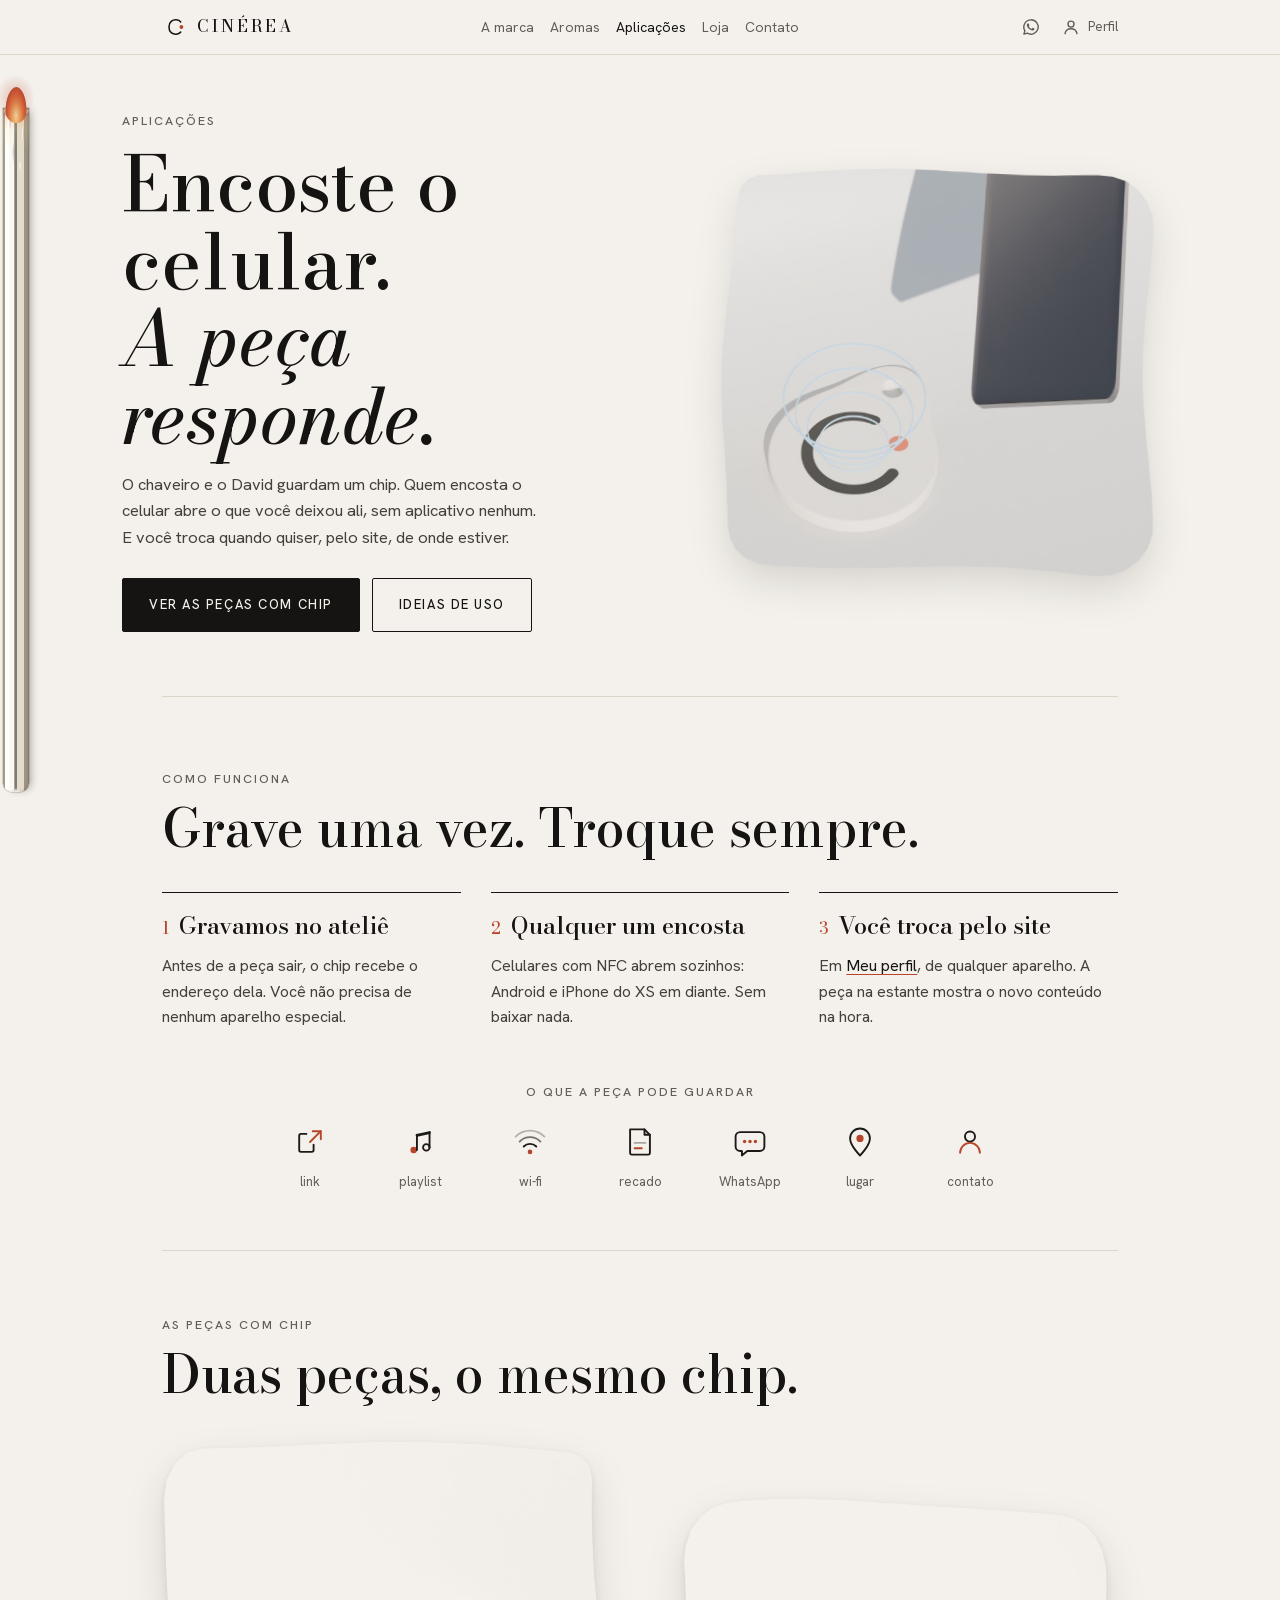
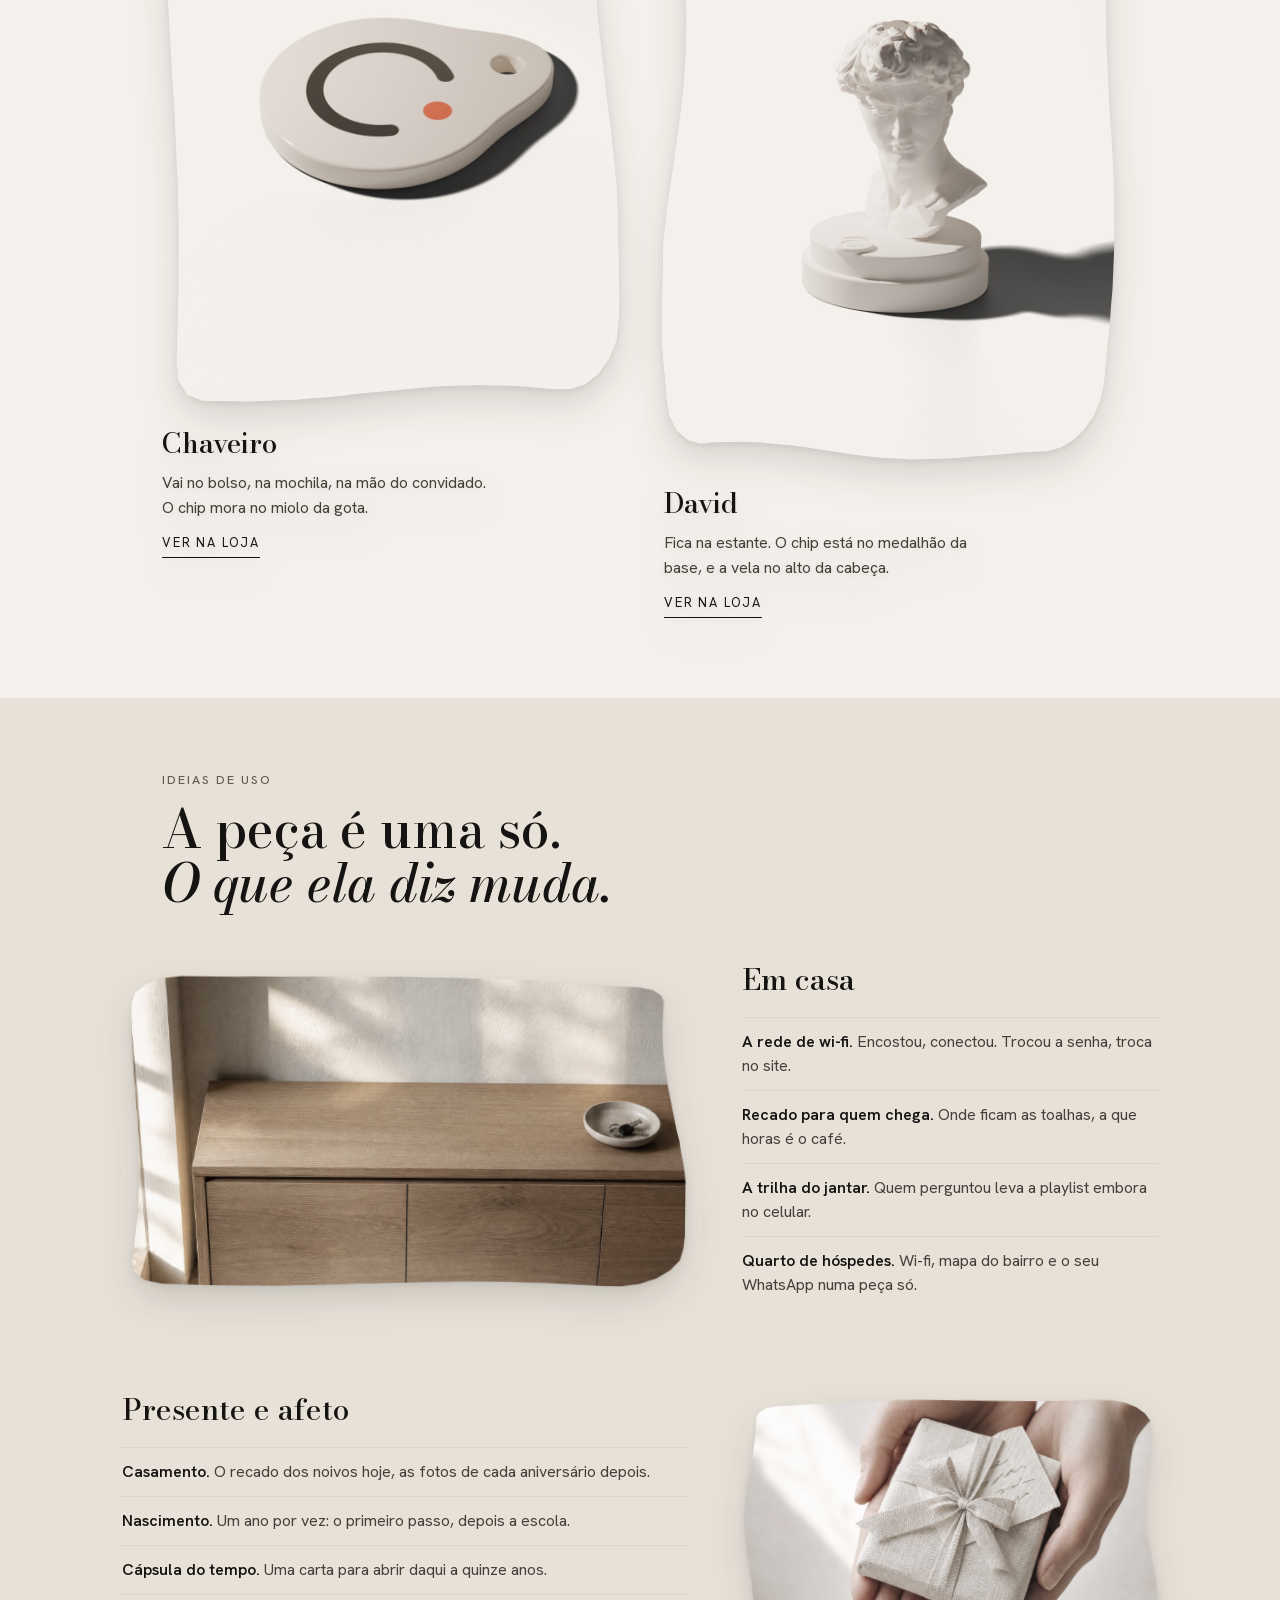
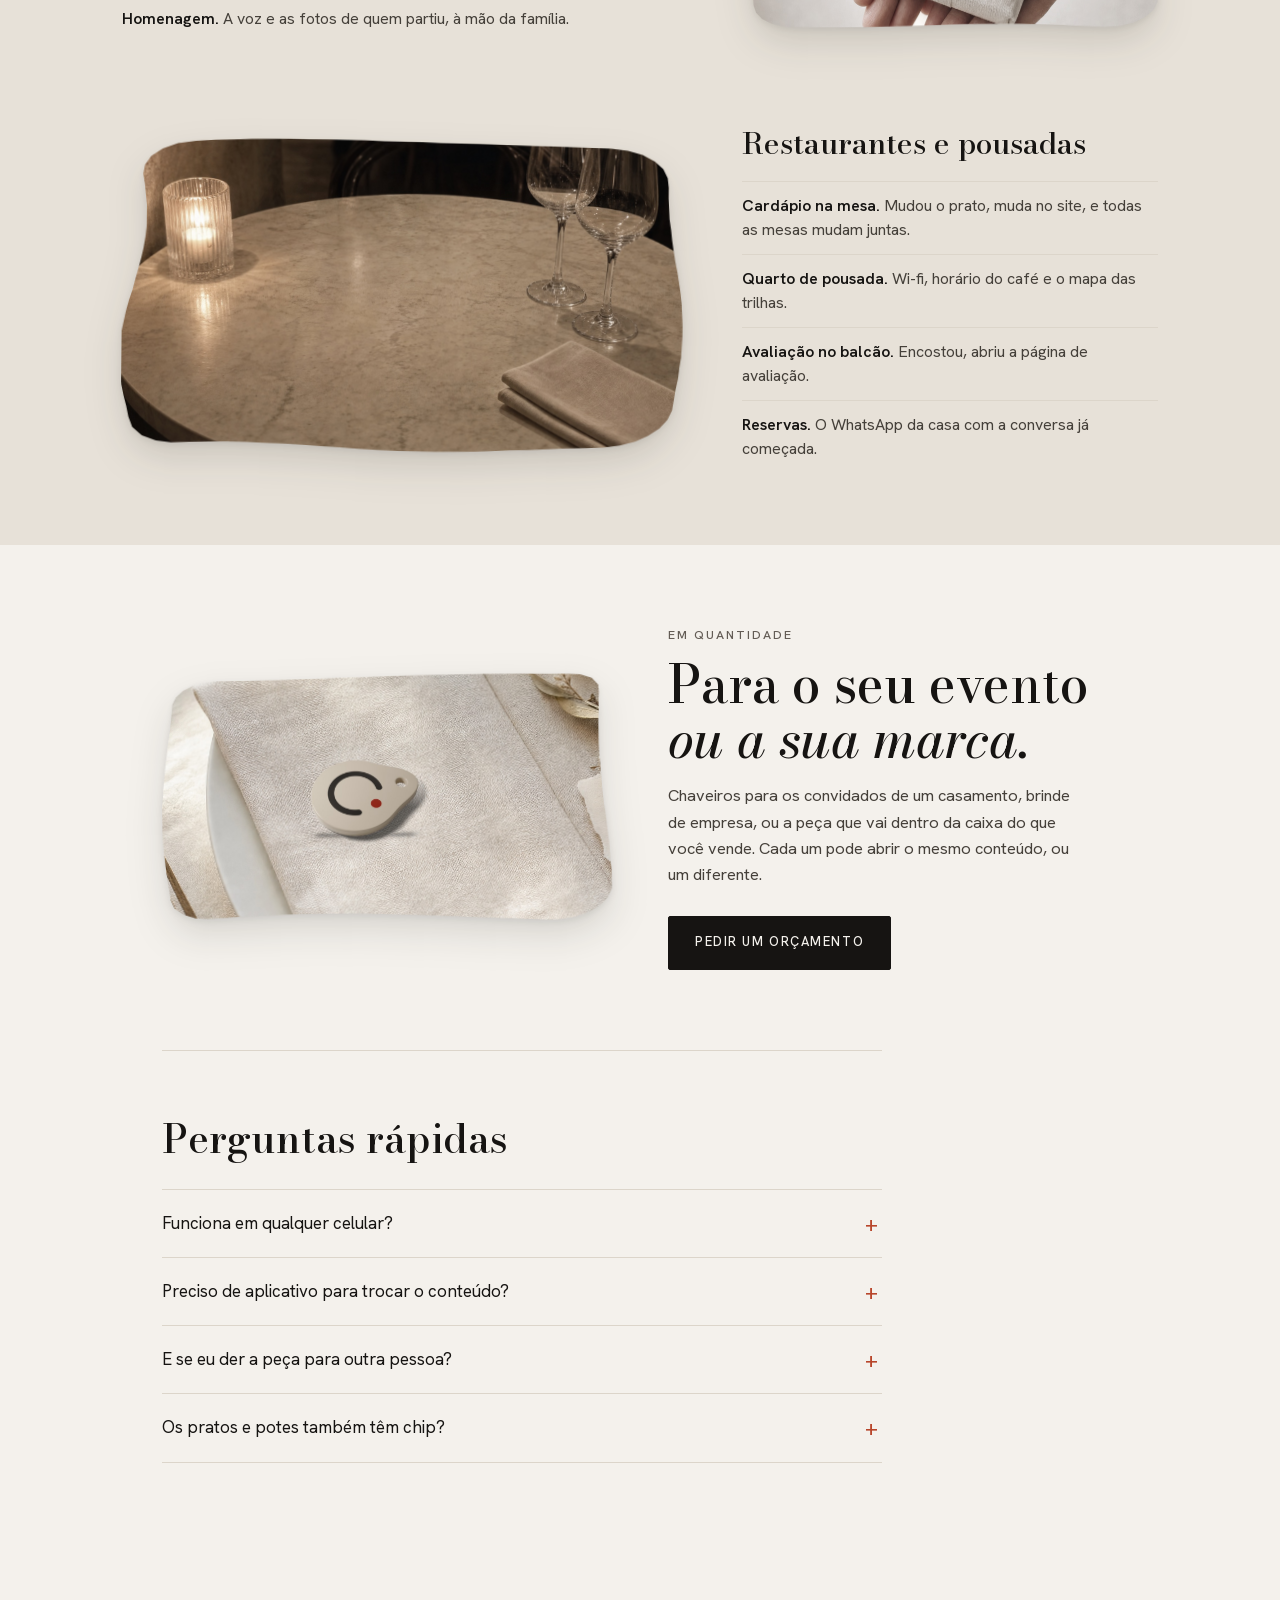
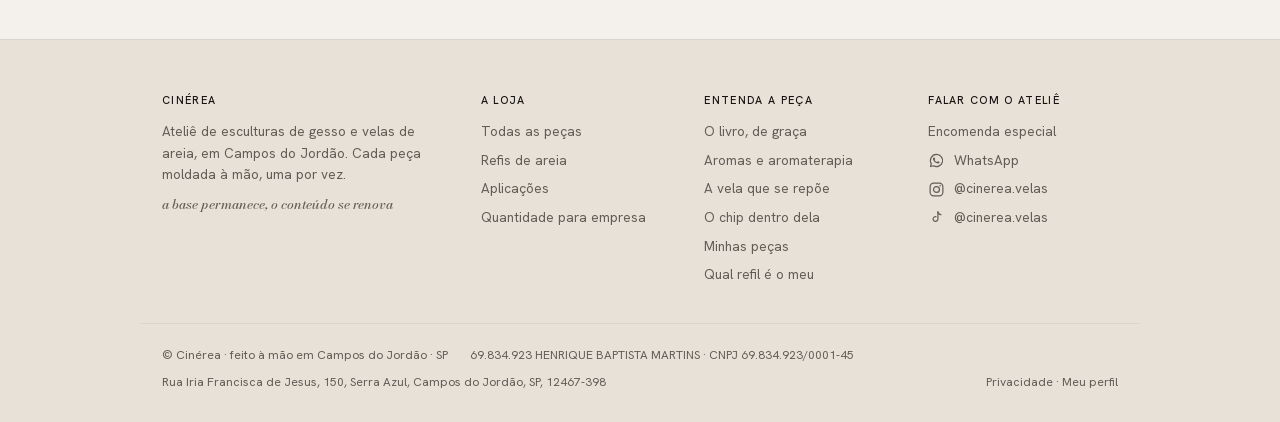
==== commit 2d2f800e: "Vídeo do NFC com o chaveiro em gota O celular chegando perto agora encosta na peça que está à venda," ====
--- a/aplicacoes/index.html
+++ b/aplicacoes/index.html
@@ -149,7 +149,7 @@
     <figure class="capa-video">
       <video id="nfcVideo" muted loop playsinline preload="none" poster="/nfc.jpg"
              width="740" height="696"
-             aria-label="Um celular se aproxima do medalhão e o campo do chip aparece em ondas."></video>
+             aria-label="Um celular se aproxima do chaveiro em gota e o campo do chip aparece em ondas."></video>
     </figure>
   </section>
 
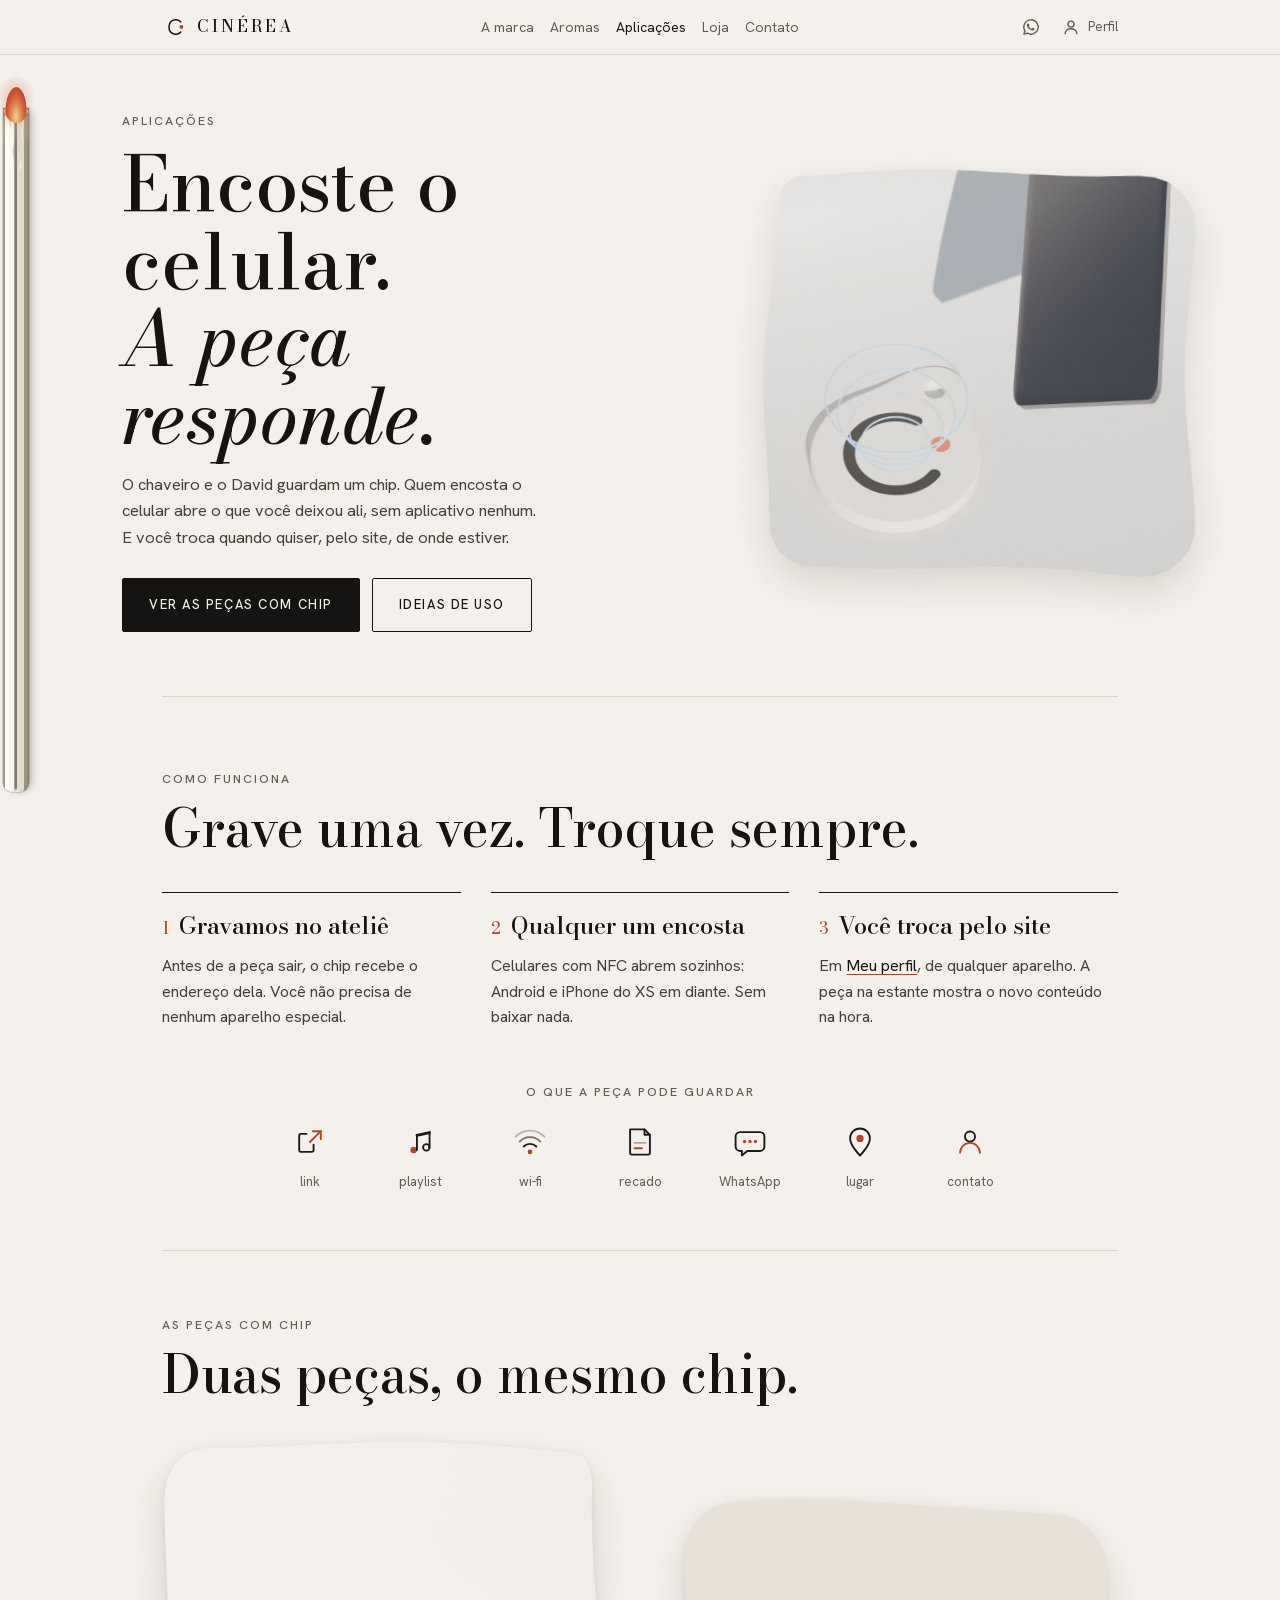
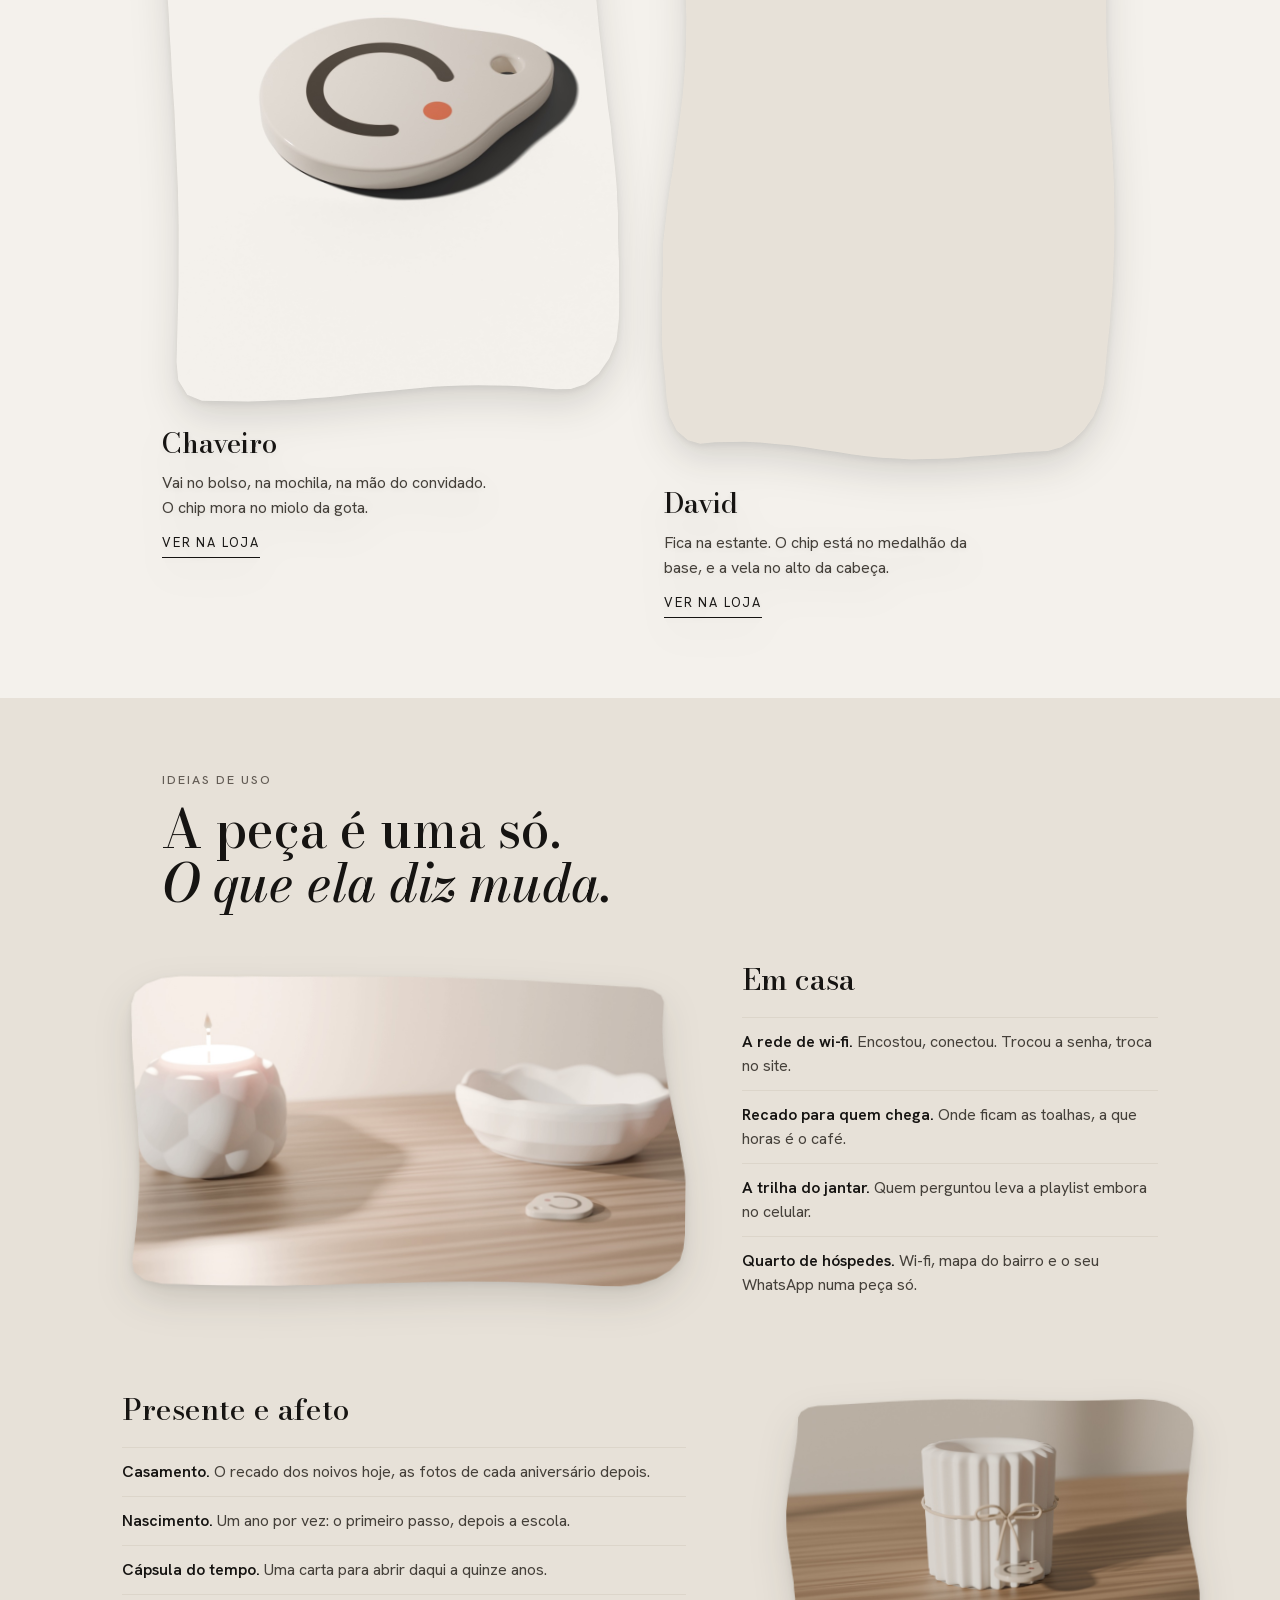
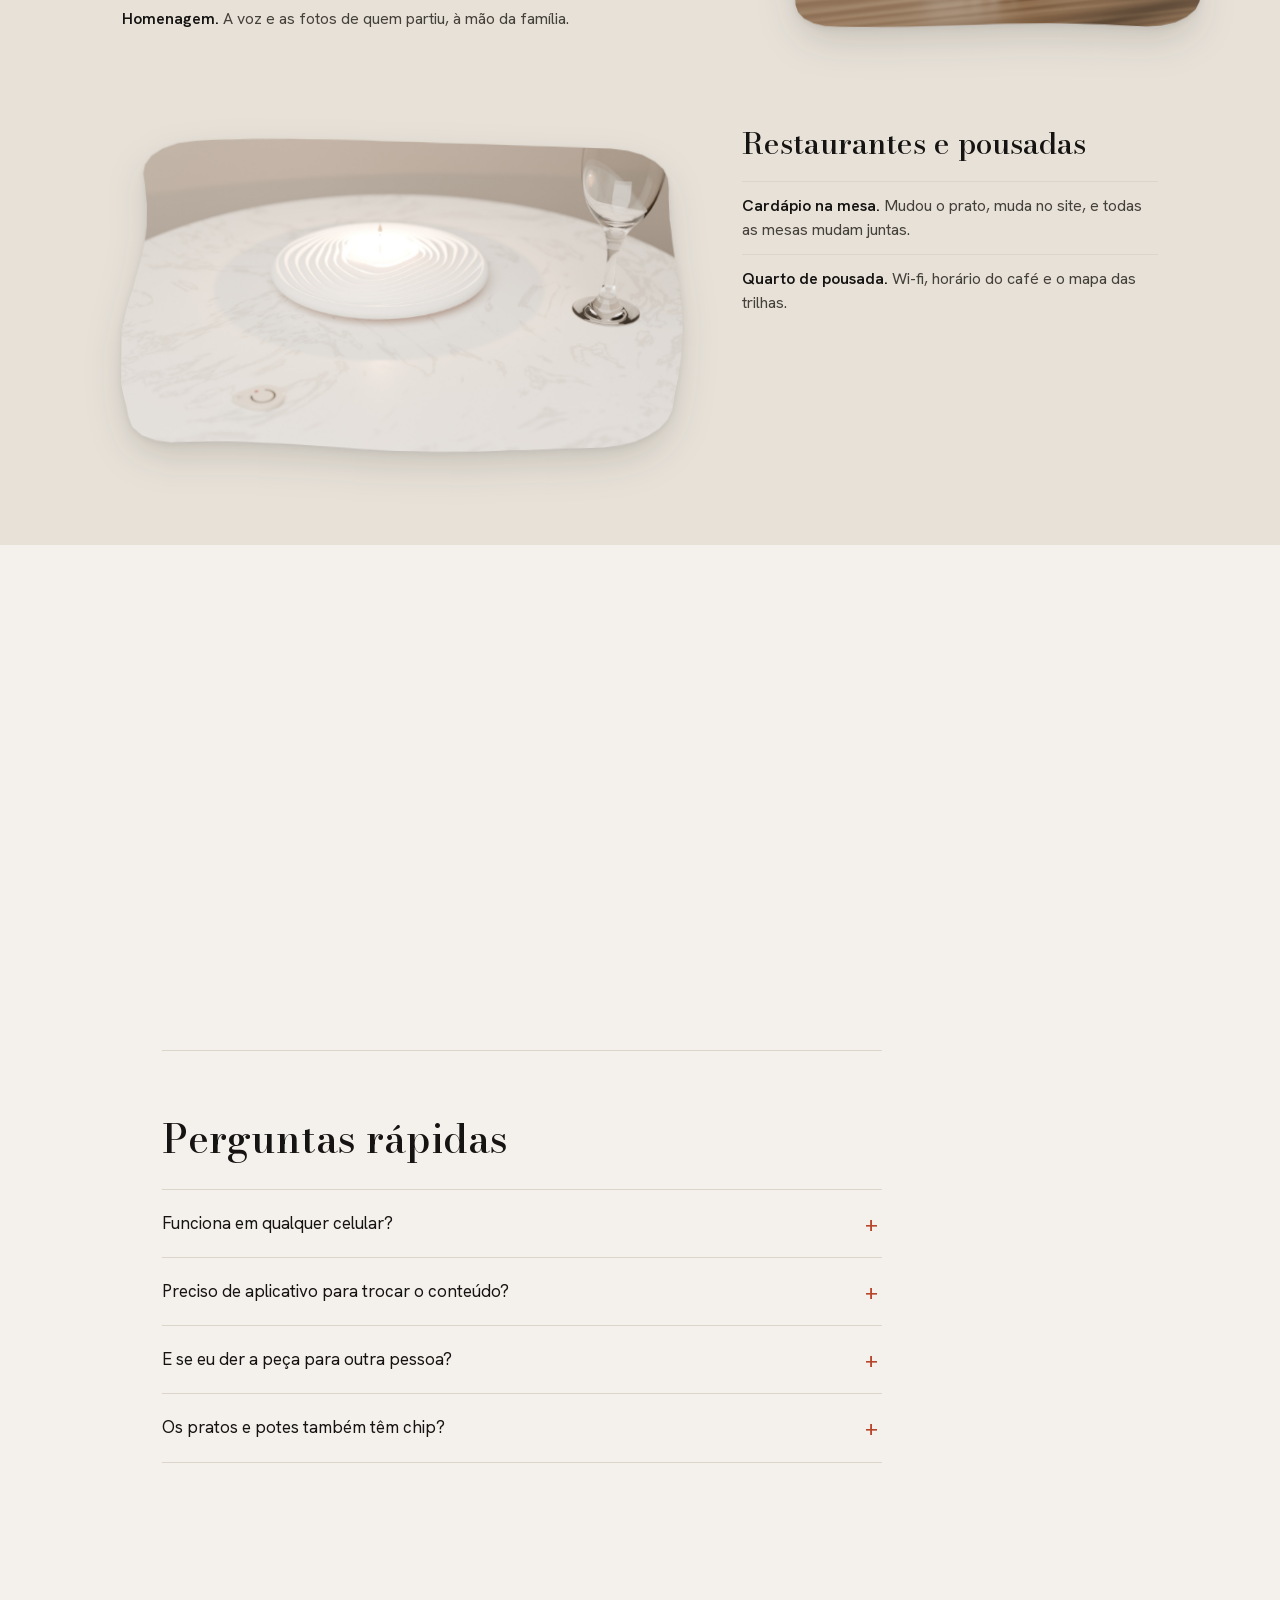
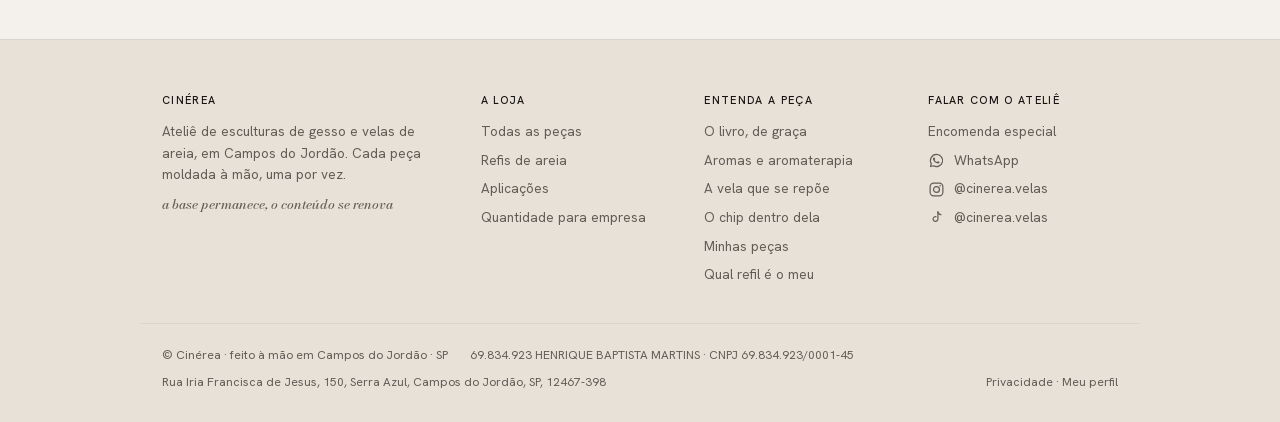
==== commit ee608fc1: "Aplicações: animação ao rolar e as quatro fotos com as peças reais em cena Co-Authored-By: Claude Op" ====
--- a/aplicacoes/index.html
+++ b/aplicacoes/index.html
@@ -98,6 +98,34 @@
   .perguntas summary::after{content:'+';position:absolute;right:4px;top:12px;font-size:22px;color:var(--ember)}
   .perguntas details[open] summary::after{content:'\2212'}
   .perguntas details p{padding:0 0 18px;color:#45403A;line-height:1.65}
+
+  /* MOVIMENTO (nov/2026). O repouso é VISÍVEL; quem esconde é o script, com
+     `anima` no <html>, e só depois de ligar quem mostra de volta (a mesma
+     regra da página de contato e da de aromas: aba escondida congela a
+     animação no primeiro quadro). O atraso de cada item vem do script, pela
+     posição dele no grupo. */
+  .anima .surge{opacity:0;transform:translateY(24px);transition:opacity .8s ease,transform .9s cubic-bezier(.2,.7,.2,1)}
+  .anima .surge.de-lado{transform:translateX(-42px)}
+  .anima .grupo.inverte .surge.de-lado,.anima .surge.de-lado.direita{transform:translateX(42px)}
+  .anima .surge.vista{opacity:1;transform:none}
+  /* o fio de cada passo se desenha da esquerda para a direita */
+  .passos li{position:relative;border-top-color:transparent}
+  .passos li::before{content:'';position:absolute;left:0;right:0;top:-1px;height:1px;background:var(--char);transform-origin:left}
+  .anima .passos li.surge::before{transform:scaleX(0);transition:transform 1.1s cubic-bezier(.6,0,.2,1) .15s}
+  .anima .passos li.surge.vista::before{transform:scaleX(1)}
+  /* os ícones dos tipos se desenham pelo traço (pathLength=1, posto pelo script) */
+  /* O comprimento de cada traço é MEDIDO pelo script (getTotalLength) e
+     vai em --L. `pathLength="1"` seria o atalho, e o Chrome não o aplica ao
+     tracejado: o ícone virava pontinhos de 1 px. Keyframe e não transição,
+     porque a transição não abria e o traço ficava parado no começo. */
+  .anima .tipo.surge [data-traco]{stroke-dasharray:var(--L) var(--L);stroke-dashoffset:var(--L)}
+  .anima .tipo.surge.vista [data-traco]{animation:traco 1.1s ease forwards}
+  @keyframes traco{from{stroke-dashoffset:var(--L)}to{stroke-dashoffset:0}}
+  .anima .tipo.surge svg [fill="#B5462A"],.anima .tipo.surge svg g{opacity:0;transform:scale(.4);transform-box:fill-box;transform-origin:center;transition:opacity .4s ease 1s,transform .5s cubic-bezier(.3,1.6,.5,1) 1s}
+  .anima .tipo.surge.vista svg [fill="#B5462A"],.anima .tipo.surge.vista svg g{opacity:1;transform:none}
+  @media (prefers-reduced-motion: reduce){
+    .anima .surge,.anima .surge.de-lado{opacity:1;transform:none;transition:none}
+  }
 </style>
 </head>
 <body class="nova">
@@ -137,16 +165,16 @@
 
   <section class="capa" id="capa">
     <div class="capa-texto">
-      <p class="rot">Aplicações</p>
-      <h1 class="serifa">Encoste o celular.<br><em>A peça responde.</em></h1>
-      <p class="sub">O chaveiro e o David guardam um chip. Quem encosta o celular abre o que você deixou
+      <p class="rot surge">Aplicações</p>
+      <h1 class="serifa surge">Encoste o celular.<br><em>A peça responde.</em></h1>
+      <p class="sub surge">O chaveiro e o David guardam um chip. Quem encosta o celular abre o que você deixou
          ali, sem aplicativo nenhum. E você troca quando quiser, pelo site, de onde estiver.</p>
-      <div class="acoes">
+      <div class="acoes surge">
         <a class="bt" href="#pecas">Ver as peças com chip</a>
         <a class="bt bt2" href="#ideias">Ideias de uso</a>
       </div>
     </div>
-    <figure class="capa-video">
+    <figure class="capa-video surge de-lado direita">
       <video id="nfcVideo" muted loop playsinline preload="none" poster="/nfc.jpg"
              width="740" height="696"
              aria-label="Um celular se aproxima do chaveiro em gota e o campo do chip aparece em ondas."></video>
@@ -156,23 +184,23 @@
   <div class="envolve">
 
     <section class="como" id="como" aria-labelledby="comoTitulo">
-      <p class="rot">Como funciona</p>
-      <h2 class="serifa" id="comoTitulo">Grave uma vez. Troque sempre.</h2>
-      <ol class="passos">
-        <li><b class="serifa">Gravamos no ateliê</b><p>Antes de a peça sair, o chip recebe o endereço dela. Você não precisa de nenhum aparelho especial.</p></li>
-        <li><b class="serifa">Qualquer um encosta</b><p>Celulares com NFC abrem sozinhos: Android e iPhone do XS em diante. Sem baixar nada.</p></li>
-        <li><b class="serifa">Você troca pelo site</b><p>Em <a href="/perfil/">Meu perfil</a>, de qualquer aparelho. A peça na estante mostra o novo conteúdo na hora.</p></li>
+      <p class="rot surge">Como funciona</p>
+      <h2 class="serifa surge" id="comoTitulo">Grave uma vez. Troque sempre.</h2>
+      <ol class="passos" data-escalonar>
+        <li class="surge"><b class="serifa">Gravamos no ateliê</b><p>Antes de a peça sair, o chip recebe o endereço dela. Você não precisa de nenhum aparelho especial.</p></li>
+        <li class="surge"><b class="serifa">Qualquer um encosta</b><p>Celulares com NFC abrem sozinhos: Android e iPhone do XS em diante. Sem baixar nada.</p></li>
+        <li class="surge"><b class="serifa">Você troca pelo site</b><p>Em <a href="/perfil/">Meu perfil</a>, de qualquer aparelho. A peça na estante mostra o novo conteúdo na hora.</p></li>
       </ol>
-      <p class="rot rot-tipos">O que a peça pode guardar</p>
-      <div class="tipos">
-        <div class="tipo">
+      <p class="rot rot-tipos surge">O que a peça pode guardar</p>
+      <div class="tipos" data-escalonar>
+        <div class="tipo surge">
           <svg viewBox="0 0 40 40" aria-hidden="true" fill="none" stroke-linecap="round" stroke-linejoin="round">
             <path d="M24 23 v6 a2 2 0 0 1 -2 2 H10 a2 2 0 0 1 -2 -2 V13 a2 2 0 0 1 2 -2 h6" stroke="#1C1A17" stroke-width="2.1"/>
             <path d="M23 8 H32 V17" stroke="#B5462A" stroke-width="2.1"/>
             <path d="M32 8 L20 20" stroke="#B5462A" stroke-width="2.1"/>
           </svg><span>link</span>
         </div>
-        <div class="tipo">
+        <div class="tipo surge">
           <svg viewBox="0 0 40 40" aria-hidden="true" fill="none" stroke-linecap="round" stroke-linejoin="round">
             <circle cx="13" cy="29" r="3.6" fill="#B5462A" stroke="none"/>
             <circle cx="27" cy="26" r="3.6" stroke="#1C1A17" stroke-width="2.1"/>
@@ -180,7 +208,7 @@
             <path d="M16.6 12.6 L30.6 9.6" stroke="#1C1A17" stroke-width="3"/>
           </svg><span>playlist</span>
         </div>
-        <div class="tipo">
+        <div class="tipo surge">
           <svg viewBox="0 0 40 40" aria-hidden="true" fill="none" stroke-linecap="round">
             <path d="M4 14 a22.5 22.5 0 0 1 32 0" stroke="#1C1A17" stroke-width="2.1" opacity=".3"/>
             <path d="M8.5 19.5 a16 16 0 0 1 23 0" stroke="#1C1A17" stroke-width="2.1" opacity=".6"/>
@@ -188,7 +216,7 @@
             <circle cx="20" cy="31" r="2.6" fill="#B5462A" stroke="none"/>
           </svg><span>wi-fi</span>
         </div>
-        <div class="tipo">
+        <div class="tipo surge">
           <svg viewBox="0 0 40 40" aria-hidden="true" fill="none" stroke-linecap="round" stroke-linejoin="round">
             <path d="M9 6 h16 l6 6 v20 a2 2 0 0 1 -2 2 H11 a2 2 0 0 1 -2 -2 Z" stroke="#1C1A17" stroke-width="2.1"/>
             <path d="M25 6 v6 h6" stroke="#1C1A17" stroke-width="2.1"/>
@@ -196,19 +224,19 @@
             <path d="M14 27 h8" stroke="#B5462A" stroke-width="2.1"/>
           </svg><span>recado</span>
         </div>
-        <div class="tipo">
+        <div class="tipo surge">
           <svg viewBox="0 0 40 40" aria-hidden="true" fill="none" stroke-linecap="round" stroke-linejoin="round">
             <path d="M9 9 h22 a5 5 0 0 1 5 5 v11 a5 5 0 0 1 -5 5 H17 l-6 5 v-5 H9 a5 5 0 0 1 -5 -5 V14 a5 5 0 0 1 5 -5 Z" stroke="#1C1A17" stroke-width="2.1"/>
             <g fill="#B5462A"><circle cx="14" cy="19.5" r="1.9"/><circle cx="20" cy="19.5" r="1.9"/><circle cx="26" cy="19.5" r="1.9"/></g>
           </svg><span>WhatsApp</span>
         </div>
-        <div class="tipo">
+        <div class="tipo surge">
           <svg viewBox="0 0 40 40" aria-hidden="true" fill="none" stroke-linecap="round" stroke-linejoin="round">
             <path d="M20 35 C20 35,31 24,31 16 A11 11 0 0 0 9 16 C9 24,20 35,20 35 Z" stroke="#1C1A17" stroke-width="2.1"/>
             <circle cx="20" cy="16" r="4" fill="#B5462A" stroke="none"/>
           </svg><span>lugar</span>
         </div>
-        <div class="tipo">
+        <div class="tipo surge">
           <svg viewBox="0 0 40 40" aria-hidden="true" fill="none" stroke-linecap="round">
             <circle cx="20" cy="14" r="5.6" stroke="#1C1A17" stroke-width="2.1"/>
             <path d="M9 32 a11 11 0 0 1 22 0" stroke="#B5462A" stroke-width="2.1"/>
@@ -218,17 +246,17 @@
     </section>
 
     <section class="pecas" id="pecas" aria-labelledby="pecasTitulo">
-      <p class="rot">As peças com chip</p>
-      <h2 class="serifa" id="pecasTitulo">Duas peças, o mesmo chip.</h2>
-      <div class="duas">
-        <a class="peca-card pousada" href="/loja/?peca=ms9oc0c711on">
+      <p class="rot surge">As peças com chip</p>
+      <h2 class="serifa surge" id="pecasTitulo">Duas peças, o mesmo chip.</h2>
+      <div class="duas" data-escalonar>
+        <a class="peca-card pousada surge" href="/loja/?peca=ms9oc0c711on">
           <img class="laje" src="/chaveiro-gota.jpg" width="1200" height="1200" loading="lazy" decoding="async"
                alt="O chaveiro de gesso em forma de gota, com a marca e o furo na ponta.">
           <span class="nome serifa">Chaveiro</span>
           <span class="desc">Vai no bolso, na mochila, na mão do convidado. O chip mora no miolo da gota.</span>
           <span class="ver">Ver na loja</span>
         </a>
-        <a class="peca-card pousada" href="/loja/?peca=msfkfkc56u43">
+        <a class="peca-card pousada surge" href="/loja/?peca=msfkfkc56u43">
           <img class="laje l3" src="/peca-david.jpg" width="1050" height="1400" loading="lazy" decoding="async"
                alt="O busto de David em gesso branco sobre a base, com o medalhão do chip encaixado.">
           <span class="nome serifa">David</span>
@@ -242,48 +270,48 @@
 
   <section class="ideias" id="ideias" aria-labelledby="ideiasTitulo">
     <div class="envolve">
-      <p class="rot">Ideias de uso</p>
-      <h2 class="serifa" id="ideiasTitulo">A peça é uma só.<br><em>O que ela diz muda.</em></h2>
+      <p class="rot surge">Ideias de uso</p>
+      <h2 class="serifa surge" id="ideiasTitulo">A peça é uma só.<br><em>O que ela diz muda.</em></h2>
     </div>
 
     <div class="grupo">
-      <figure class="pousada"><img class="laje" src="/aplic-casa.jpg" width="1600" height="900" loading="lazy" decoding="async"
-           alt="Um aparador de carvalho na entrada de casa, com luz de janela na parede."></figure>
+      <figure class="pousada surge de-lado"><img class="laje" src="/aplic-casa.jpg" width="1600" height="900" loading="lazy" decoding="async"
+           alt="O aparador da entrada: o pote Cúmulo aceso, a Concha vazia e o chaveiro em gota largado na madeira, com luz de janela."></figure>
       <div class="grupo-texto">
-        <h3 class="serifa">Em casa</h3>
-        <ul>
-          <li><b>A rede de wi-fi.</b> Encostou, conectou. Trocou a senha, troca no site.</li>
-          <li><b>Recado para quem chega.</b> Onde ficam as toalhas, a que horas é o café.</li>
-          <li><b>A trilha do jantar.</b> Quem perguntou leva a playlist embora no celular.</li>
-          <li><b>Quarto de hóspedes.</b> Wi-fi, mapa do bairro e o seu WhatsApp numa peça só.</li>
+        <h3 class="serifa surge">Em casa</h3>
+        <ul data-escalonar>
+          <li class="surge"><b>A rede de wi-fi.</b> Encostou, conectou. Trocou a senha, troca no site.</li>
+          <li class="surge"><b>Recado para quem chega.</b> Onde ficam as toalhas, a que horas é o café.</li>
+          <li class="surge"><b>A trilha do jantar.</b> Quem perguntou leva a playlist embora no celular.</li>
+          <li class="surge"><b>Quarto de hóspedes.</b> Wi-fi, mapa do bairro e o seu WhatsApp numa peça só.</li>
         </ul>
       </div>
     </div>
 
     <div class="grupo inverte">
-      <figure class="pousada"><img class="laje l2" src="/aplic-presente.jpg" width="1600" height="900" loading="lazy" decoding="async"
-           alt="Duas mãos segurando um presente embrulhado em linho, com um cartão escrito à mão."></figure>
+      <figure class="pousada surge de-lado"><img class="laje l2" src="/aplic-presente.jpg" width="1600" height="900" loading="lazy" decoding="async"
+           alt="O pote Plissado amarrado com barbante, com o chaveiro em gota pendurado no laço como etiqueta de presente."></figure>
       <div class="grupo-texto">
-        <h3 class="serifa">Presente e afeto</h3>
-        <ul>
-          <li><b>Casamento.</b> O recado dos noivos hoje, as fotos de cada aniversário depois.</li>
-          <li><b>Nascimento.</b> Um ano por vez: o primeiro passo, depois a escola.</li>
-          <li><b>Cápsula do tempo.</b> Uma carta para abrir daqui a quinze anos.</li>
-          <li><b>Homenagem.</b> A voz e as fotos de quem partiu, à mão da família.</li>
+        <h3 class="serifa surge">Presente e afeto</h3>
+        <ul data-escalonar>
+          <li class="surge"><b>Casamento.</b> O recado dos noivos hoje, as fotos de cada aniversário depois.</li>
+          <li class="surge"><b>Nascimento.</b> Um ano por vez: o primeiro passo, depois a escola.</li>
+          <li class="surge"><b>Cápsula do tempo.</b> Uma carta para abrir daqui a quinze anos.</li>
+          <li class="surge"><b>Homenagem.</b> A voz e as fotos de quem partiu, à mão da família.</li>
         </ul>
       </div>
     </div>
 
     <div class="grupo">
-      <figure class="pousada"><img class="laje l3" src="/aplic-restaurante.jpg" width="1600" height="900" loading="lazy" decoding="async"
-           alt="Uma mesa de mármore de bistrô à luz de vela, com duas taças."></figure>
+      <figure class="pousada surge de-lado"><img class="laje l3" src="/aplic-restaurante.jpg" width="1600" height="900" loading="lazy" decoding="async"
+           alt="Uma mesa de bistrô em mármore com o prato Ondas aceso no centro, uma taça e o chaveiro em gota sobre a pedra."></figure>
       <div class="grupo-texto">
-        <h3 class="serifa">Restaurantes e pousadas</h3>
-        <ul>
-          <li><b>Cardápio na mesa.</b> Mudou o prato, muda no site, e todas as mesas mudam juntas.</li>
-          <li><b>Quarto de pousada.</b> Wi-fi, horário do café e o mapa das trilhas.</li>
-          <li><b>Avaliação no balcão.</b> Encostou, abriu a página de avaliação.</li>
-          <li><b>Reservas.</b> O WhatsApp da casa com a conversa já começada.</li>
+        <h3 class="serifa surge">Restaurantes e pousadas</h3>
+        <ul data-escalonar>
+          <li class="surge"><b>Cardápio na mesa.</b> Mudou o prato, muda no site, e todas as mesas mudam juntas.</li>
+          <li class="surge"><b>Quarto de pousada.</b> Wi-fi, horário do café e o mapa das trilhas.</li>
+          <li class="surge"><b>Avaliação no balcão.</b> Encostou, abriu a página de avaliação.</li>
+          <li class="surge"><b>Reservas.</b> O WhatsApp da casa com a conversa já começada.</li>
         </ul>
       </div>
     </div>
@@ -291,14 +319,14 @@
 
   <section class="quantidade" id="quantidade" aria-labelledby="quantTitulo">
     <div class="envolve quant-in">
-      <figure class="pousada"><img class="laje l4" src="/aplic-eventos.jpg" width="1600" height="900" loading="lazy" decoding="async"
-           alt="O chaveiro de gesso em forma de gota, com a marca, sobre o guardanapo de um lugar marcado de casamento."></figure>
+      <figure class="pousada surge de-lado"><img class="laje l4" src="/aplic-eventos.jpg" width="1600" height="900" loading="lazy" decoding="async"
+           alt="Um lugar posto de casamento: prato branco com o chaveiro em gota em cima, guardanapo de linho, taça e o Seixo aceso ao fundo."></figure>
       <div>
-        <p class="rot">Em quantidade</p>
-        <h2 class="serifa" id="quantTitulo">Para o seu evento<br><em>ou a sua marca.</em></h2>
-        <p class="sub">Chaveiros para os convidados de um casamento, brinde de empresa, ou a peça que vai dentro
+        <p class="rot surge">Em quantidade</p>
+        <h2 class="serifa surge" id="quantTitulo">Para o seu evento<br><em>ou a sua marca.</em></h2>
+        <p class="sub surge">Chaveiros para os convidados de um casamento, brinde de empresa, ou a peça que vai dentro
            da caixa do que você vende. Cada um pode abrir o mesmo conteúdo, ou um diferente.</p>
-        <div class="acoes">
+        <div class="acoes surge">
           <a class="bt" href="/contato/">Pedir um orçamento</a>
         </div>
       </div>
@@ -307,14 +335,14 @@
 
   <div class="envolve">
     <section class="perguntas" aria-labelledby="pergTitulo">
-      <h2 class="serifa" id="pergTitulo">Perguntas rápidas</h2>
-      <details><summary>Funciona em qualquer celular?</summary>
+      <h2 class="serifa surge" id="pergTitulo">Perguntas rápidas</h2>
+      <details class="surge"><summary>Funciona em qualquer celular?</summary>
         <p>Em quase todos. Android com NFC e iPhone do XS em diante abrem o conteúdo só de encostar, sem aplicativo. Em celular mais antigo, a peça continua sendo uma peça bonita.</p></details>
-      <details><summary>Preciso de aplicativo para trocar o conteúdo?</summary>
+      <details class="surge"><summary>Preciso de aplicativo para trocar o conteúdo?</summary>
         <p>Não. Você troca pelo site, em <a href="/perfil/">Meu perfil</a>, de qualquer aparelho. O chip guarda o endereço da peça, e o que aparece nesse endereço é você quem decide.</p></details>
-      <details><summary>E se eu der a peça para outra pessoa?</summary>
+      <details class="surge"><summary>E se eu der a peça para outra pessoa?</summary>
         <p>Você apaga o registro da peça na sua conta, e quem recebe encosta o celular e cadastra como uma peça nova. A procedência da peça vai junto; o seu histórico, não.</p></details>
-      <details><summary>Os pratos e potes também têm chip?</summary>
+      <details class="surge"><summary>Os pratos e potes também têm chip?</summary>
         <p>Não. Hoje o chip está no chaveiro e no David. Os pratos e potes são para a areia e a chama.</p></details>
     </section>
   </div>
@@ -370,6 +398,39 @@
   </div>
 </footer>
 
+<script>
+  // As seções surgem ao chegar. Decoração: sem IntersectionObserver, ou com
+  // movimento reduzido, a classe `anima` nunca entra e tudo fica à vista.
+  (function () {
+    if (!('IntersectionObserver' in window)) return;
+    if (window.matchMedia && matchMedia('(prefers-reduced-motion: reduce)').matches) return;
+    // ícones: o traço se desenha, e para isso cada caminho leva o próprio
+    // comprimento (+1 px de folga para a ponta redonda não sobrar)
+    document.querySelectorAll('.tipo svg path, .tipo svg circle').forEach(function (el) {
+      if (!el.getAttribute('stroke') || el.getAttribute('stroke') === 'none') return;
+      el.style.setProperty('--L', (el.getTotalLength() + 1).toFixed(1) + 'px');
+      el.setAttribute('data-traco', '');
+    });
+    // em grupo, cada item chega um pouco depois do anterior
+    document.querySelectorAll('[data-escalonar]').forEach(function (g) {
+      Array.prototype.forEach.call(g.querySelectorAll(':scope > .surge'), function (el, i) {
+        el.style.transitionDelay = (i * 0.09).toFixed(2) + 's';
+        // nos ícones, o traço e o ponto de brasa também esperam a vez deles
+        el.querySelectorAll('svg [data-traco]').forEach(function (c) { c.style.animationDelay = (0.2 + i * 0.12).toFixed(2) + 's'; });
+        el.querySelectorAll('svg [fill="#B5462A"], svg g').forEach(function (c) { c.style.transitionDelay = (1 + i * 0.12).toFixed(2) + 's'; });
+      });
+    });
+    var olho = new IntersectionObserver(function (entradas) {
+      entradas.forEach(function (e) {
+        if (!e.isIntersecting) return;
+        e.target.classList.add('vista');
+        olho.unobserve(e.target);
+      });
+    }, { rootMargin: '0px 0px -8% 0px' });
+    document.documentElement.classList.add('anima');
+    document.querySelectorAll('.surge').forEach(function (el) { olho.observe(el); });
+  })();
+</script>
 <script src="/vivo.js" defer></script>
 <script src="/contador.js" defer></script>
 </body>
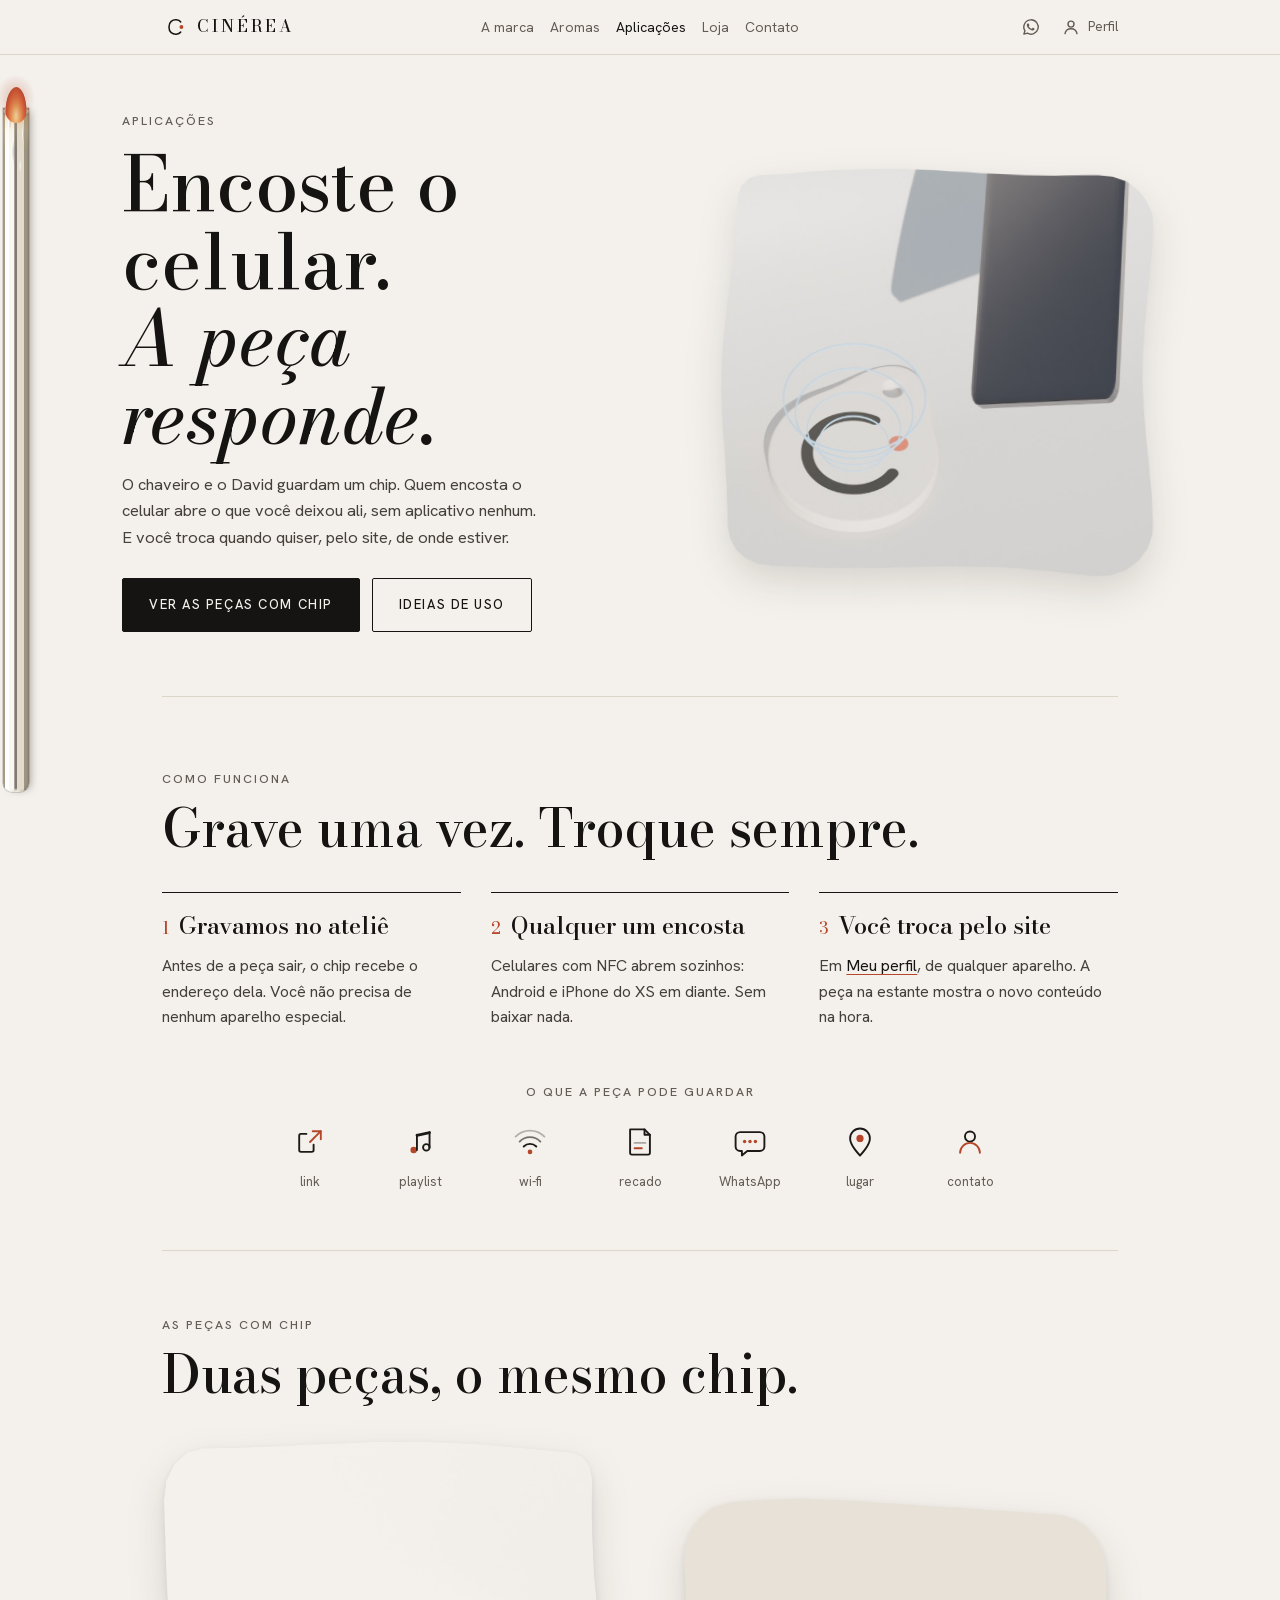
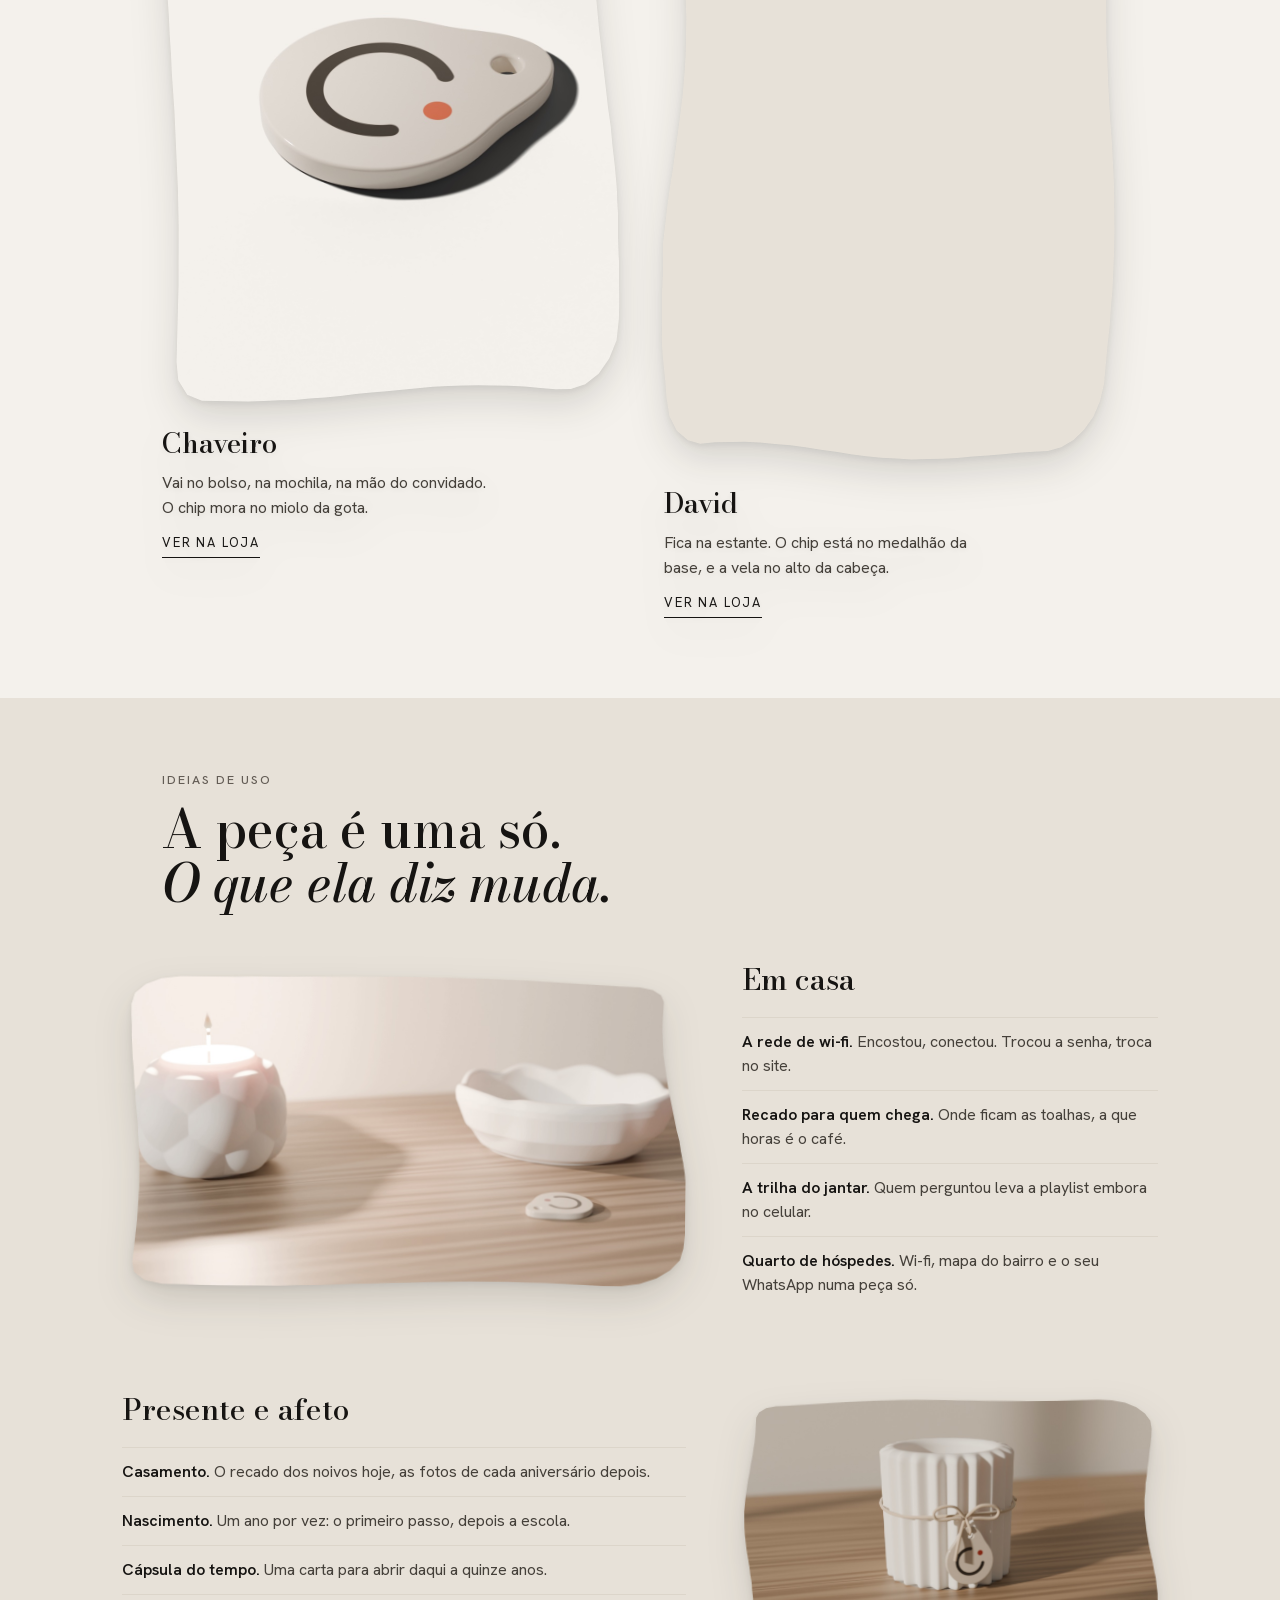
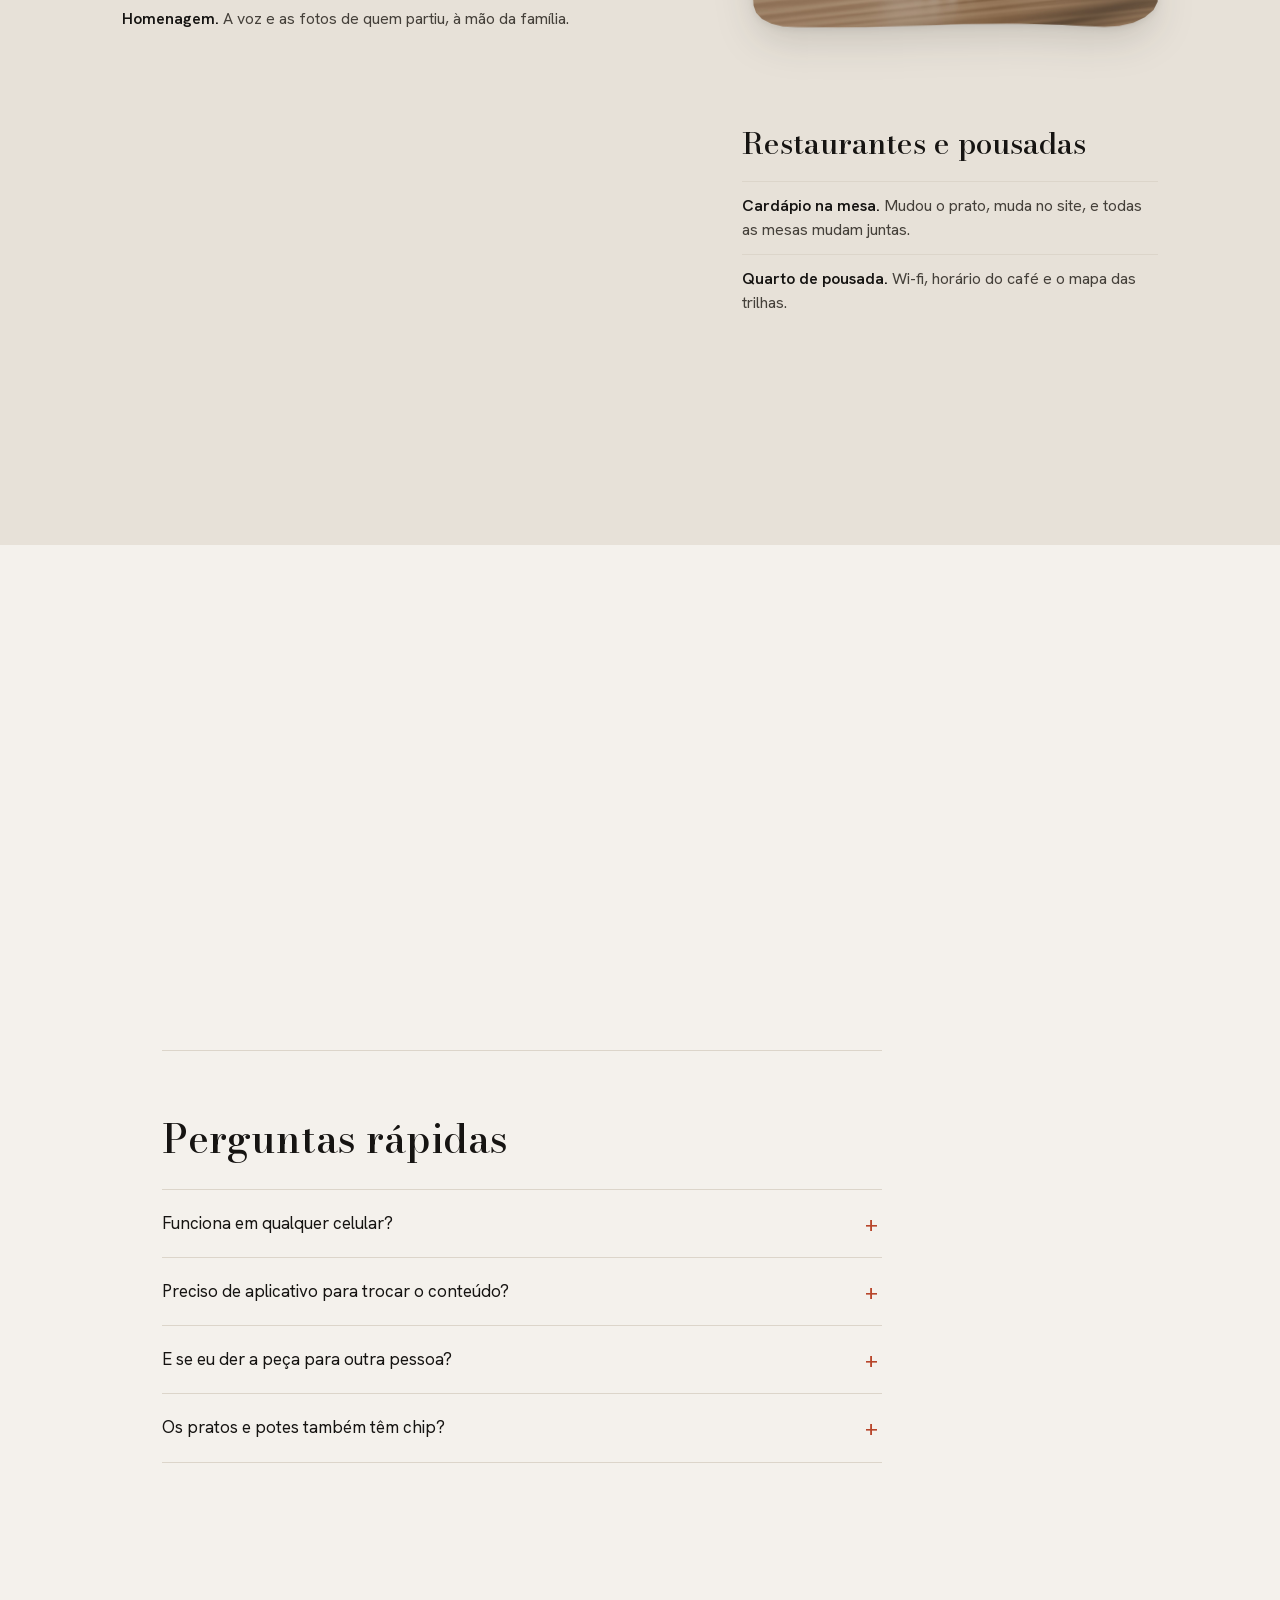
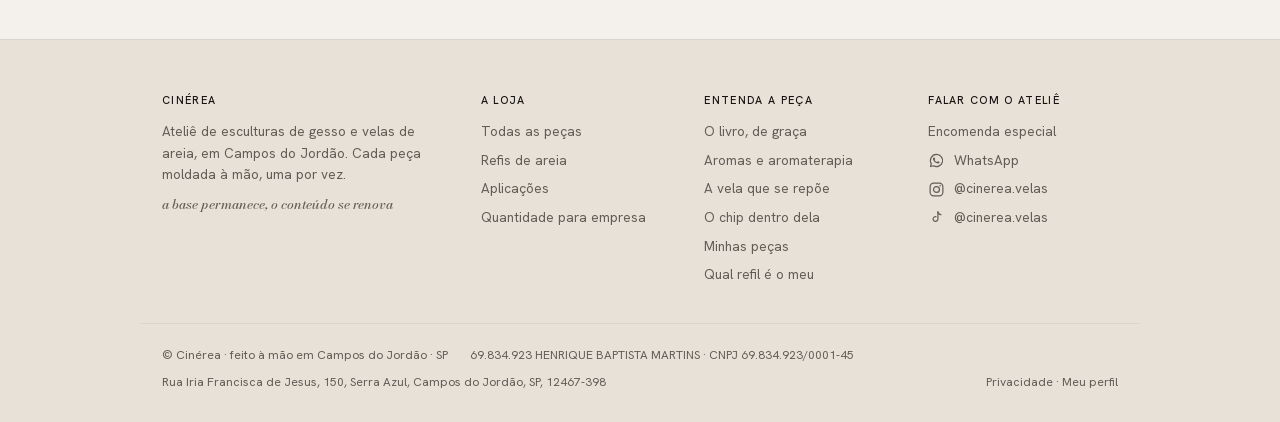
==== commit 7c5404f2: "Aplicações e Aromas: a capa volta ao lugar ao surgir, e nada desloca a página de lado no celular Co-" ====
--- a/aplicacoes/index.html
+++ b/aplicacoes/index.html
@@ -107,7 +107,13 @@
   .anima .surge{opacity:0;transform:translateY(24px);transition:opacity .8s ease,transform .9s cubic-bezier(.2,.7,.2,1)}
   .anima .surge.de-lado{transform:translateX(-42px)}
   .anima .grupo.inverte .surge.de-lado,.anima .surge.de-lado.direita{transform:translateX(42px)}
-  .anima .surge.vista{opacity:1;transform:none}
+  /* O "vista" tem de vencer os dois deslocamentos de lado, e a regra da
+     direita tem um seletor a mais: com `.surge.vista` sozinho, a capa e a
+     foto do presente ficavam 42 px para a direita PARA SEMPRE, e no celular a
+     página rolava de lado. */
+  .anima .surge.vista,.anima .surge.de-lado.vista,.anima .grupo.inverte .surge.de-lado.vista,.anima .surge.de-lado.direita.vista{opacity:1;transform:none}
+  /* e o que ainda não surgiu, deslocado, não pode alargar a página */
+  main{overflow-x:clip}
   /* o fio de cada passo se desenha da esquerda para a direita */
   .passos li{position:relative;border-top-color:transparent}
   .passos li::before{content:'';position:absolute;left:0;right:0;top:-1px;height:1px;background:var(--char);transform-origin:left}
--- a/comum.css
+++ b/comum.css
@@ -699,3 +699,22 @@
 .laje.l3{-webkit-mask-image:var(--laje3);mask-image:var(--laje3)}
 .laje.l4{-webkit-mask-image:var(--laje4);mask-image:var(--laje4)}
 .pousada{filter:drop-shadow(0 16px 18px rgba(22,20,18,.13)) drop-shadow(0 2px 3px rgba(22,20,18,.08))}
+
+/* ---- o pavio que liga as peças (vivo.js, ligarPorPavio) --------------------
+   Na home, a vitrine e a trilha dos pratos e potes; na loja, cada grade de
+   peças (nov/2026). Mora aqui porque são duas páginas e um desenho só. */
+.vit-fio{position:absolute;left:0;top:0;z-index:0;pointer-events:none;overflow:visible}
+.vit-fio .fio{fill:none;stroke:#2A2420;stroke-width:2.6;stroke-linecap:round}
+.vit-fio .trama{fill:none;stroke:rgba(244,241,236,.5);stroke-width:1.1;stroke-dasharray:2.2 3.2;stroke-linecap:round}
+.vit-fio .brilho{fill:var(--ember);opacity:.14}
+.vit-fio .chama{fill:#E9A04A;transform-origin:0 -3px}
+.vit-fio .brasa{fill:var(--ember)}
+@media(prefers-reduced-motion:no-preference){
+  .vit-fio .chama{animation:vit-chama 2.4s ease-in-out infinite alternate}
+}
+/* o pavio que queima com a rolagem (vivo.js): a chama só aparece quando o
+   fio chega ao fim, e uma brasa corre na ponta enquanto ele queima */
+.vit-fio.queima .ponta{opacity:0;transition:opacity .9s ease}
+.vit-fio.queima.acesa .ponta{opacity:1}
+.vit-fio .frente{fill:#E9A04A;opacity:0;transition:opacity .3s ease;filter:drop-shadow(0 0 3px rgba(233,140,60,.95)) drop-shadow(0 0 7px rgba(184,70,43,.55))}
+@keyframes vit-chama{30%{transform:scale(.94,1.06) skewX(2deg)}70%{transform:scale(1.04,.95) skewX(-3deg)}100%{transform:scale(.97,1.03)}}
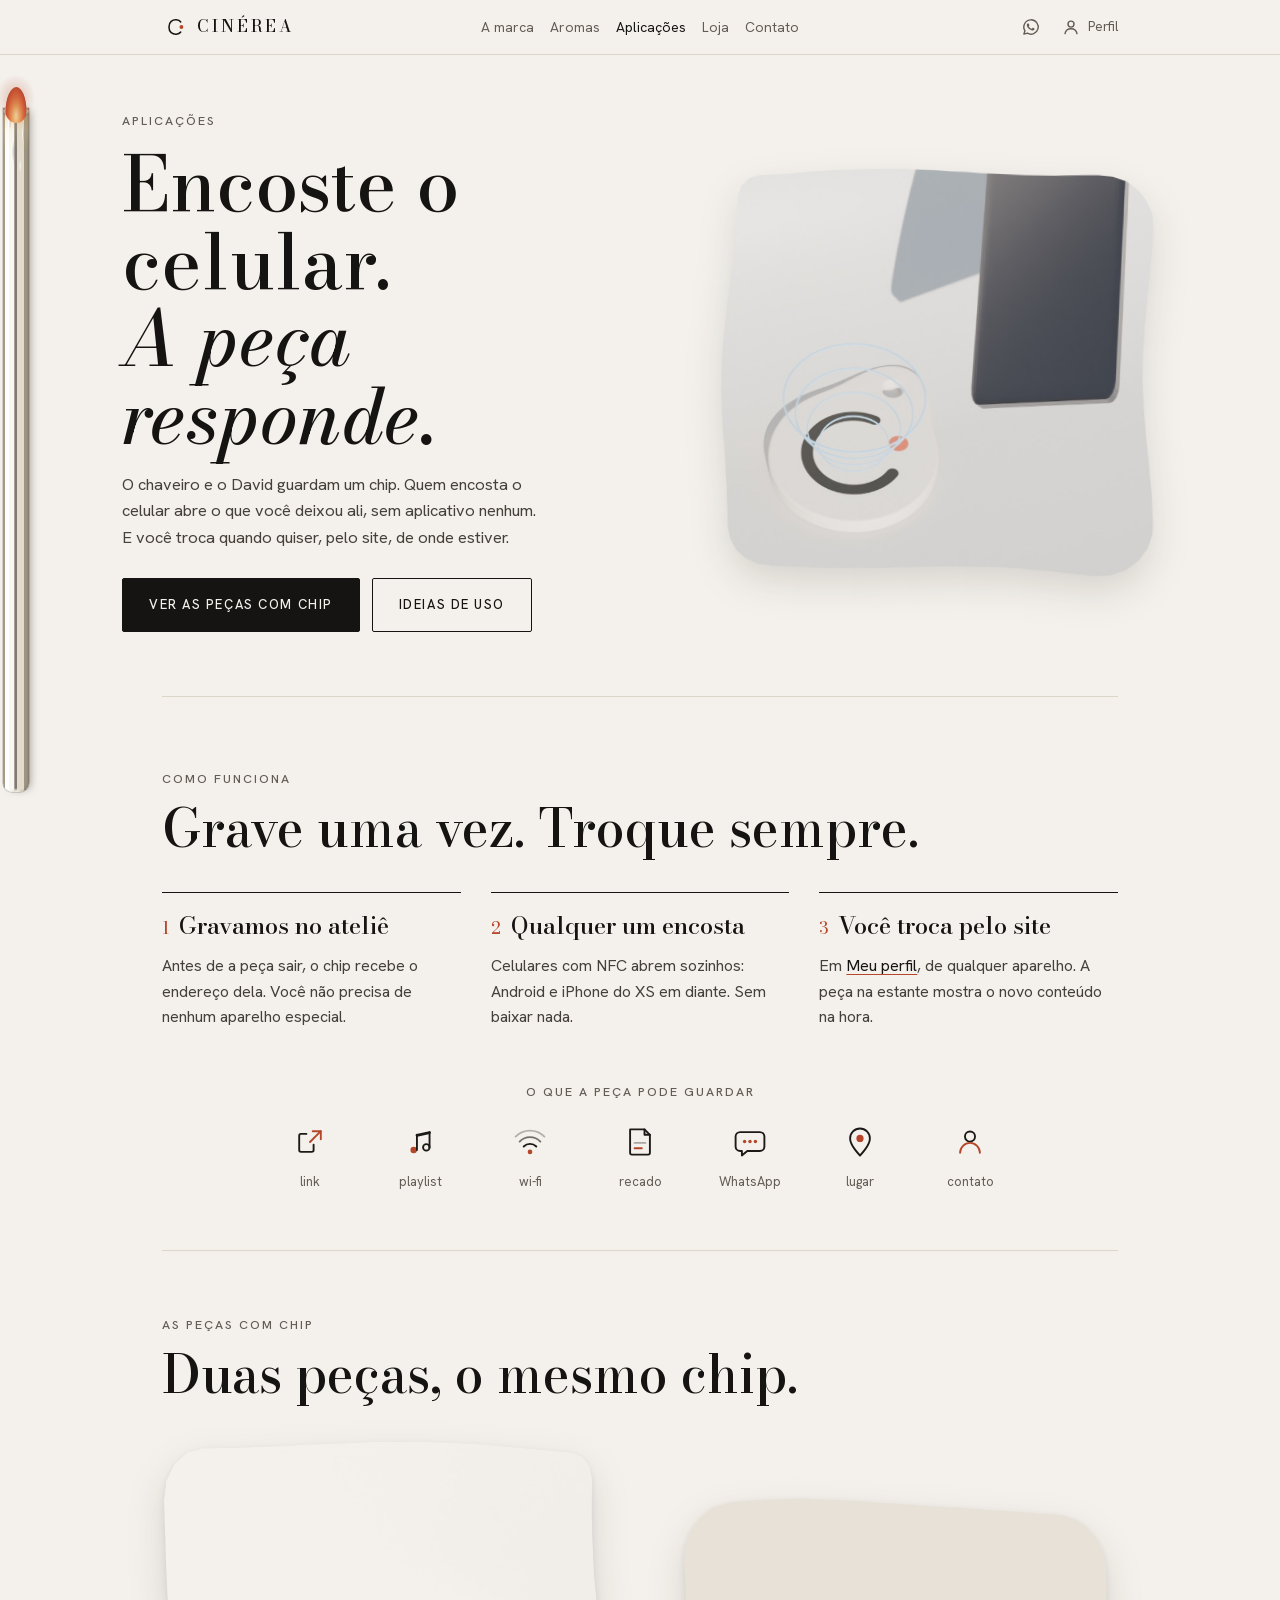
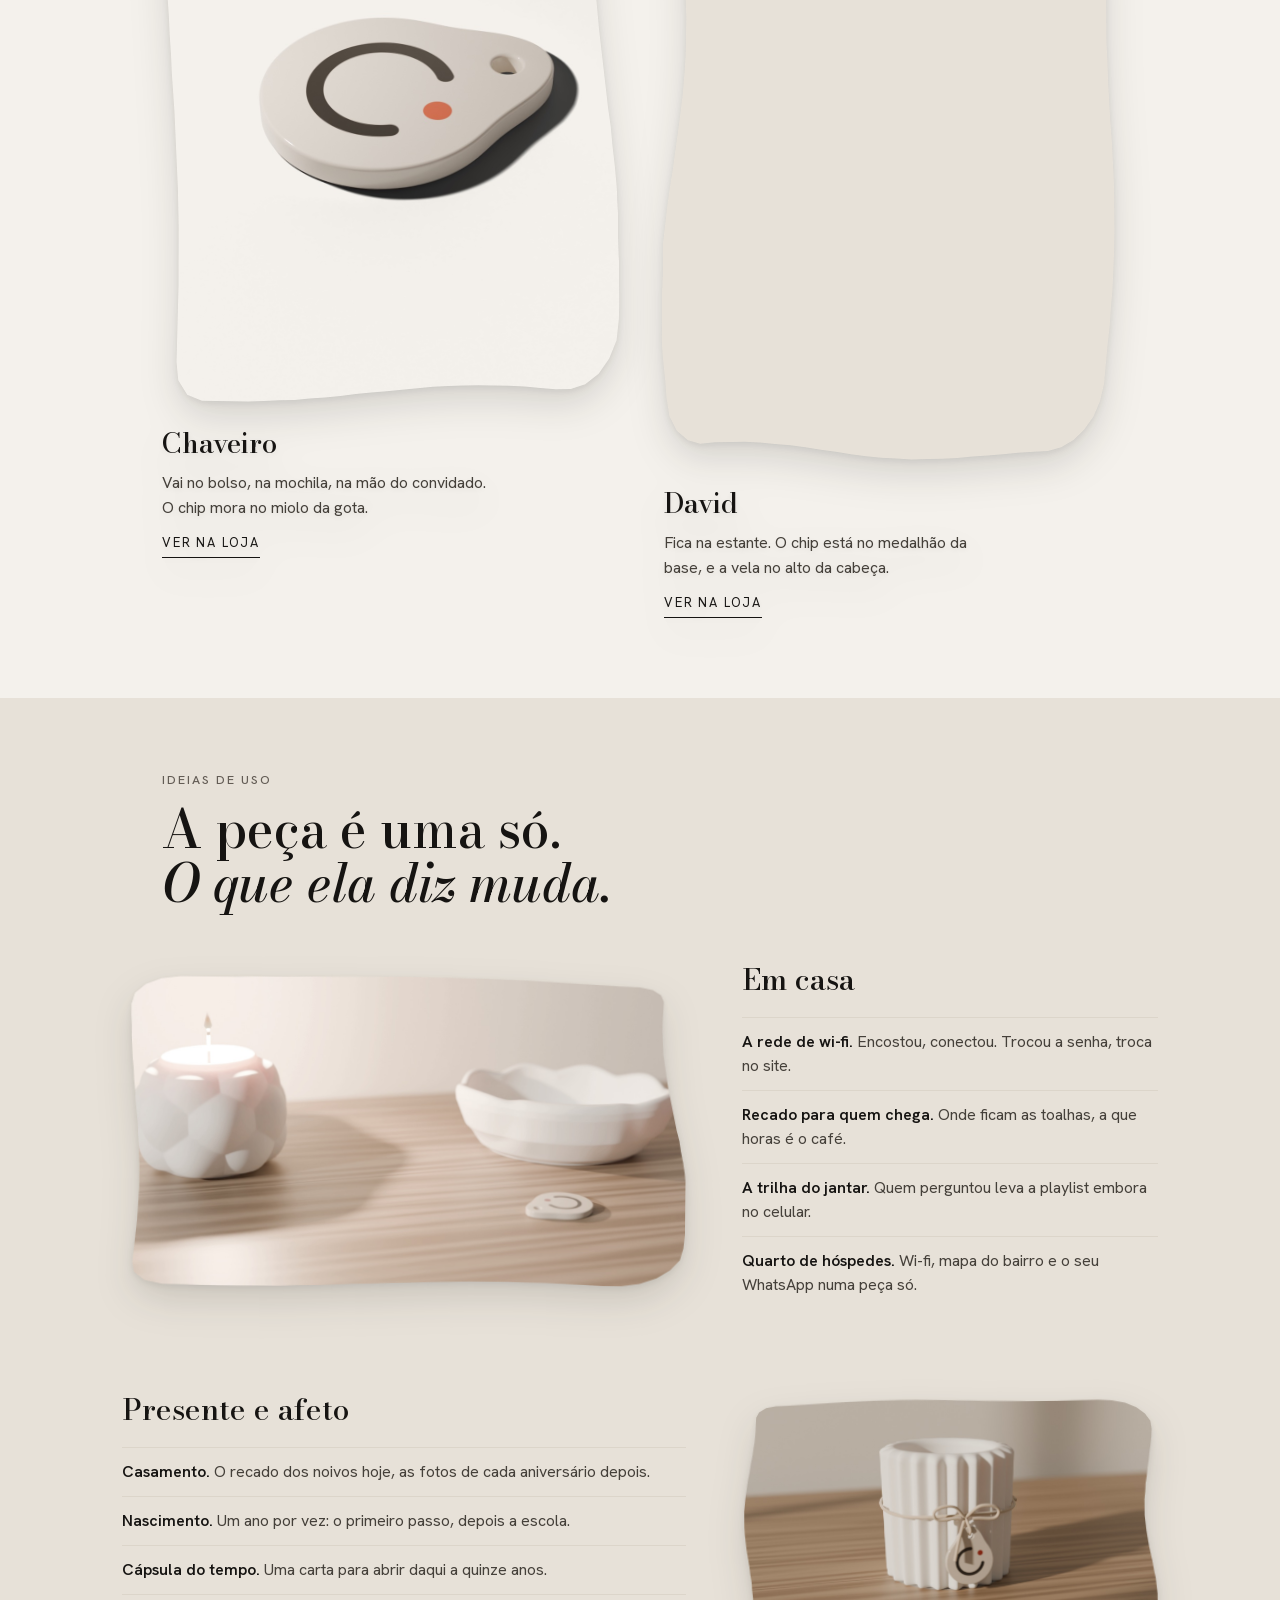
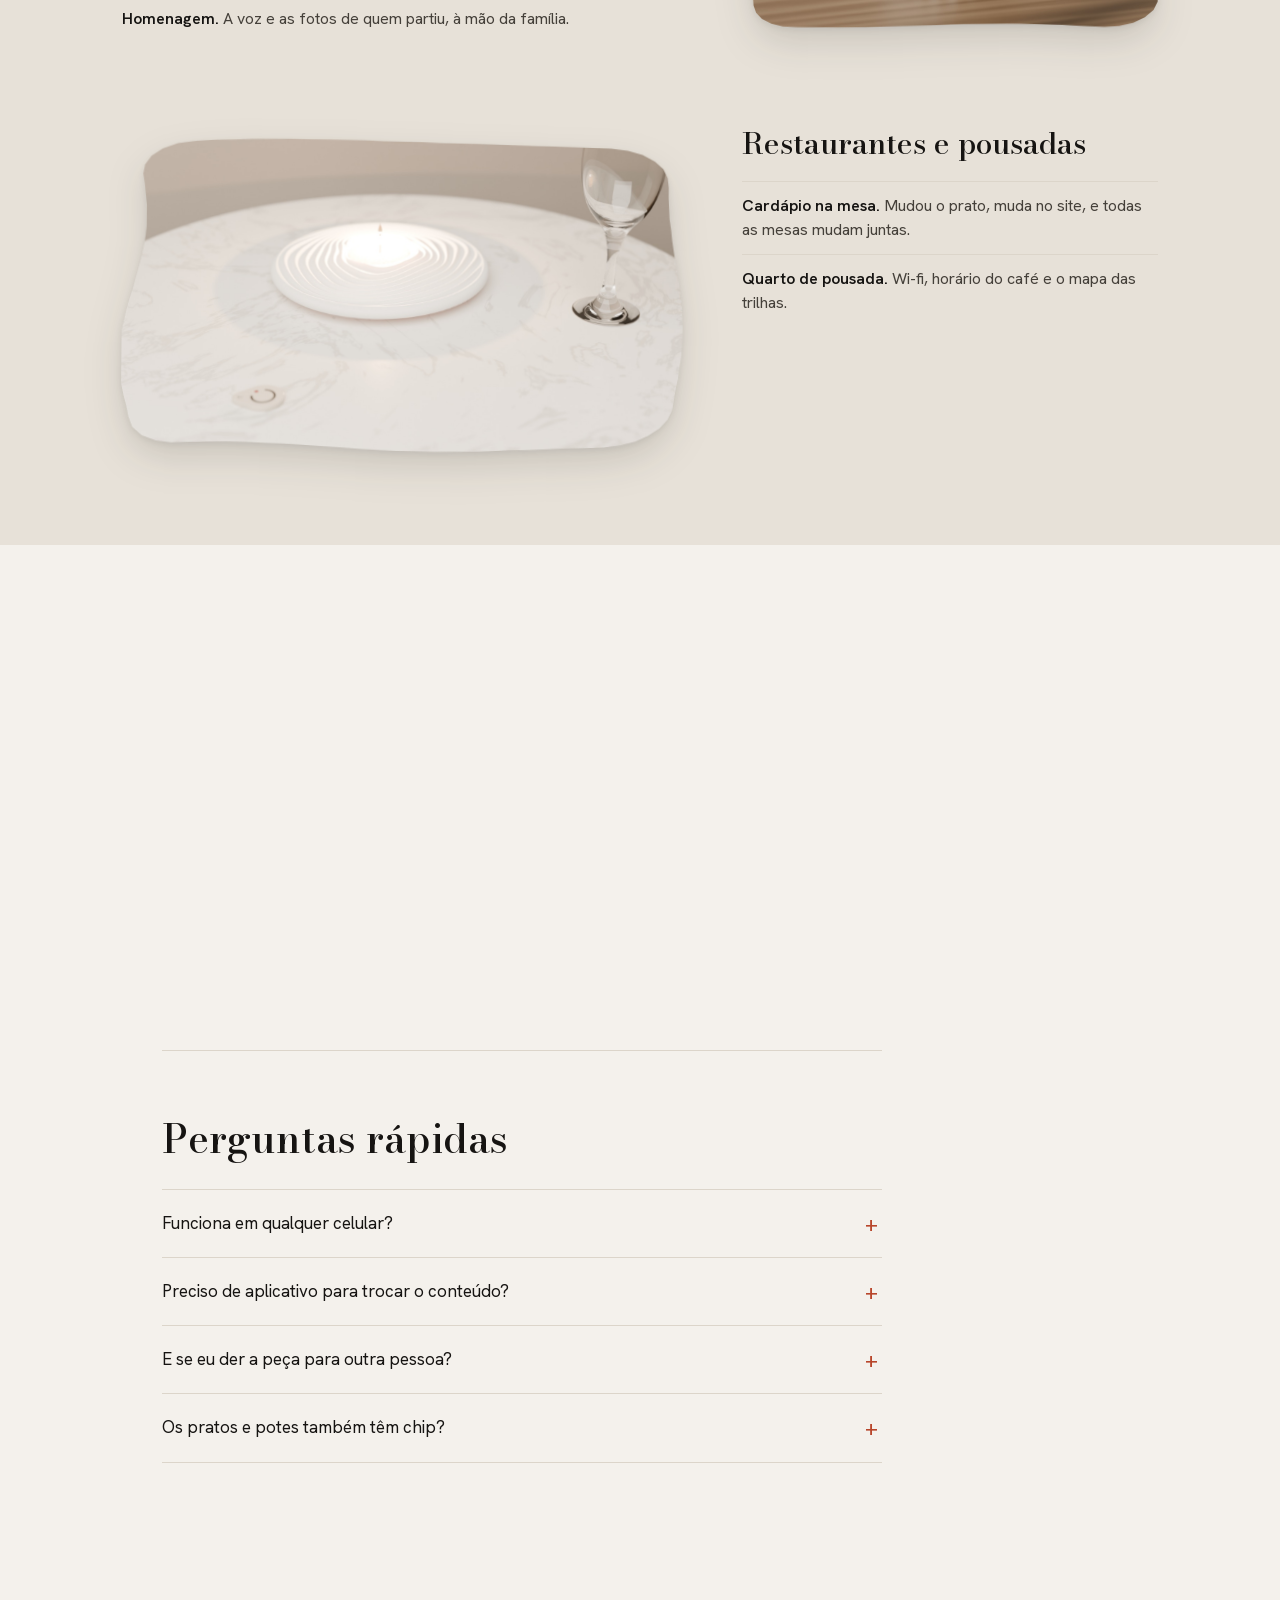
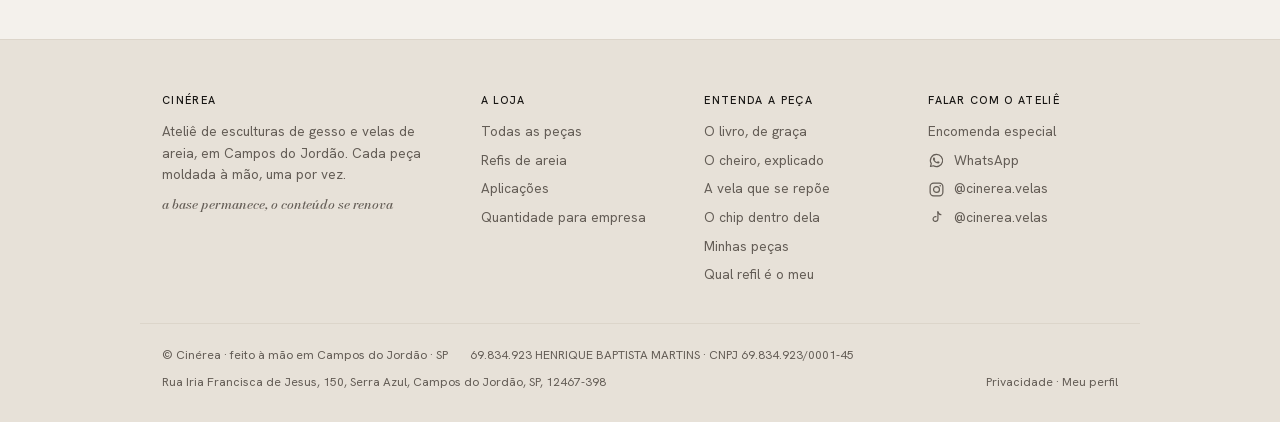
==== commit 7784c0c0: "Rodapé: "Aromas e aromaterapia" vira "O cheiro, explicado", sem prometer terapia Co-Authored-By: Cla" ====
--- a/aplicacoes/index.html
+++ b/aplicacoes/index.html
@@ -373,7 +373,7 @@
     <div>
       <h3>Entenda a peça</h3>
       <a href="/livro/">O livro, de graça</a>
-      <a href="/aromas/">Aromas e aromaterapia</a>
+      <a href="/aromas/">O cheiro, explicado</a>
       <a href="/#areia">A vela que se repõe</a>
       <a href="/#chip">O chip dentro dela</a>
       <a href="/perfil/">Minhas peças</a>
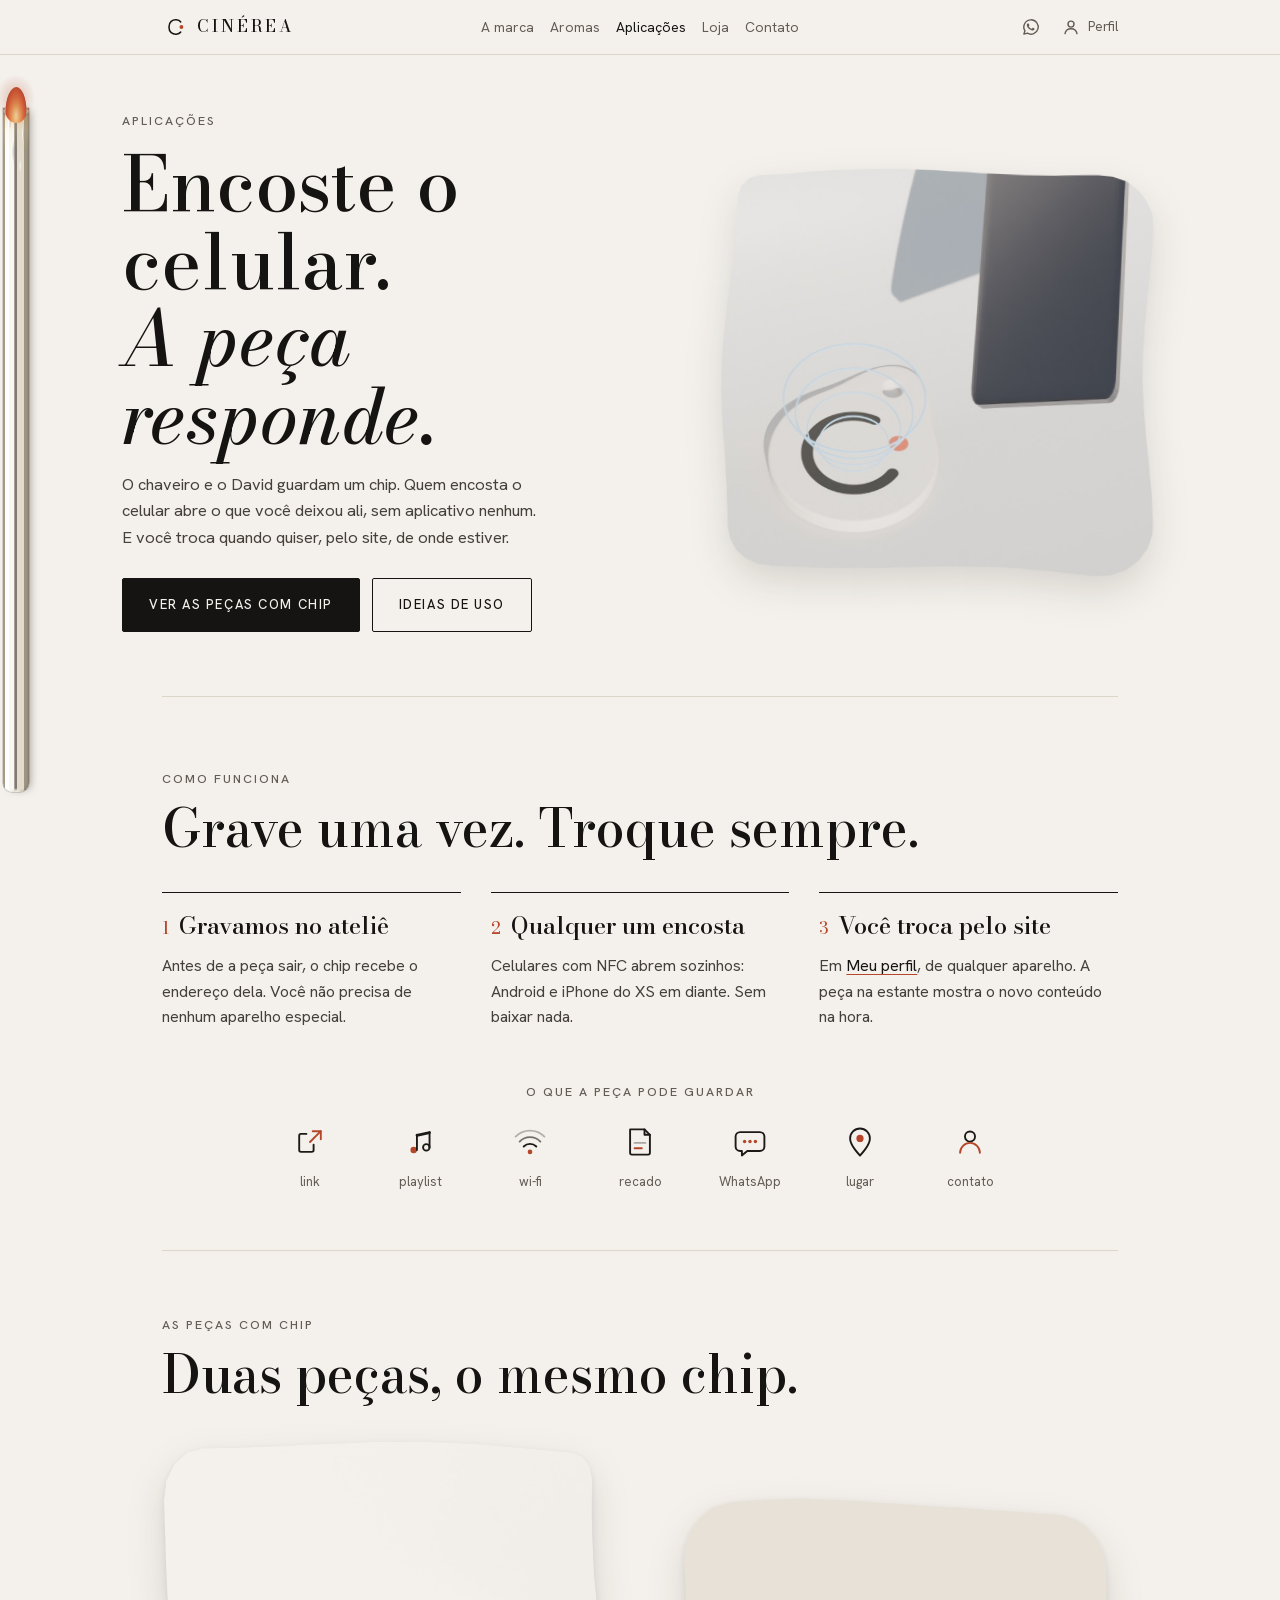
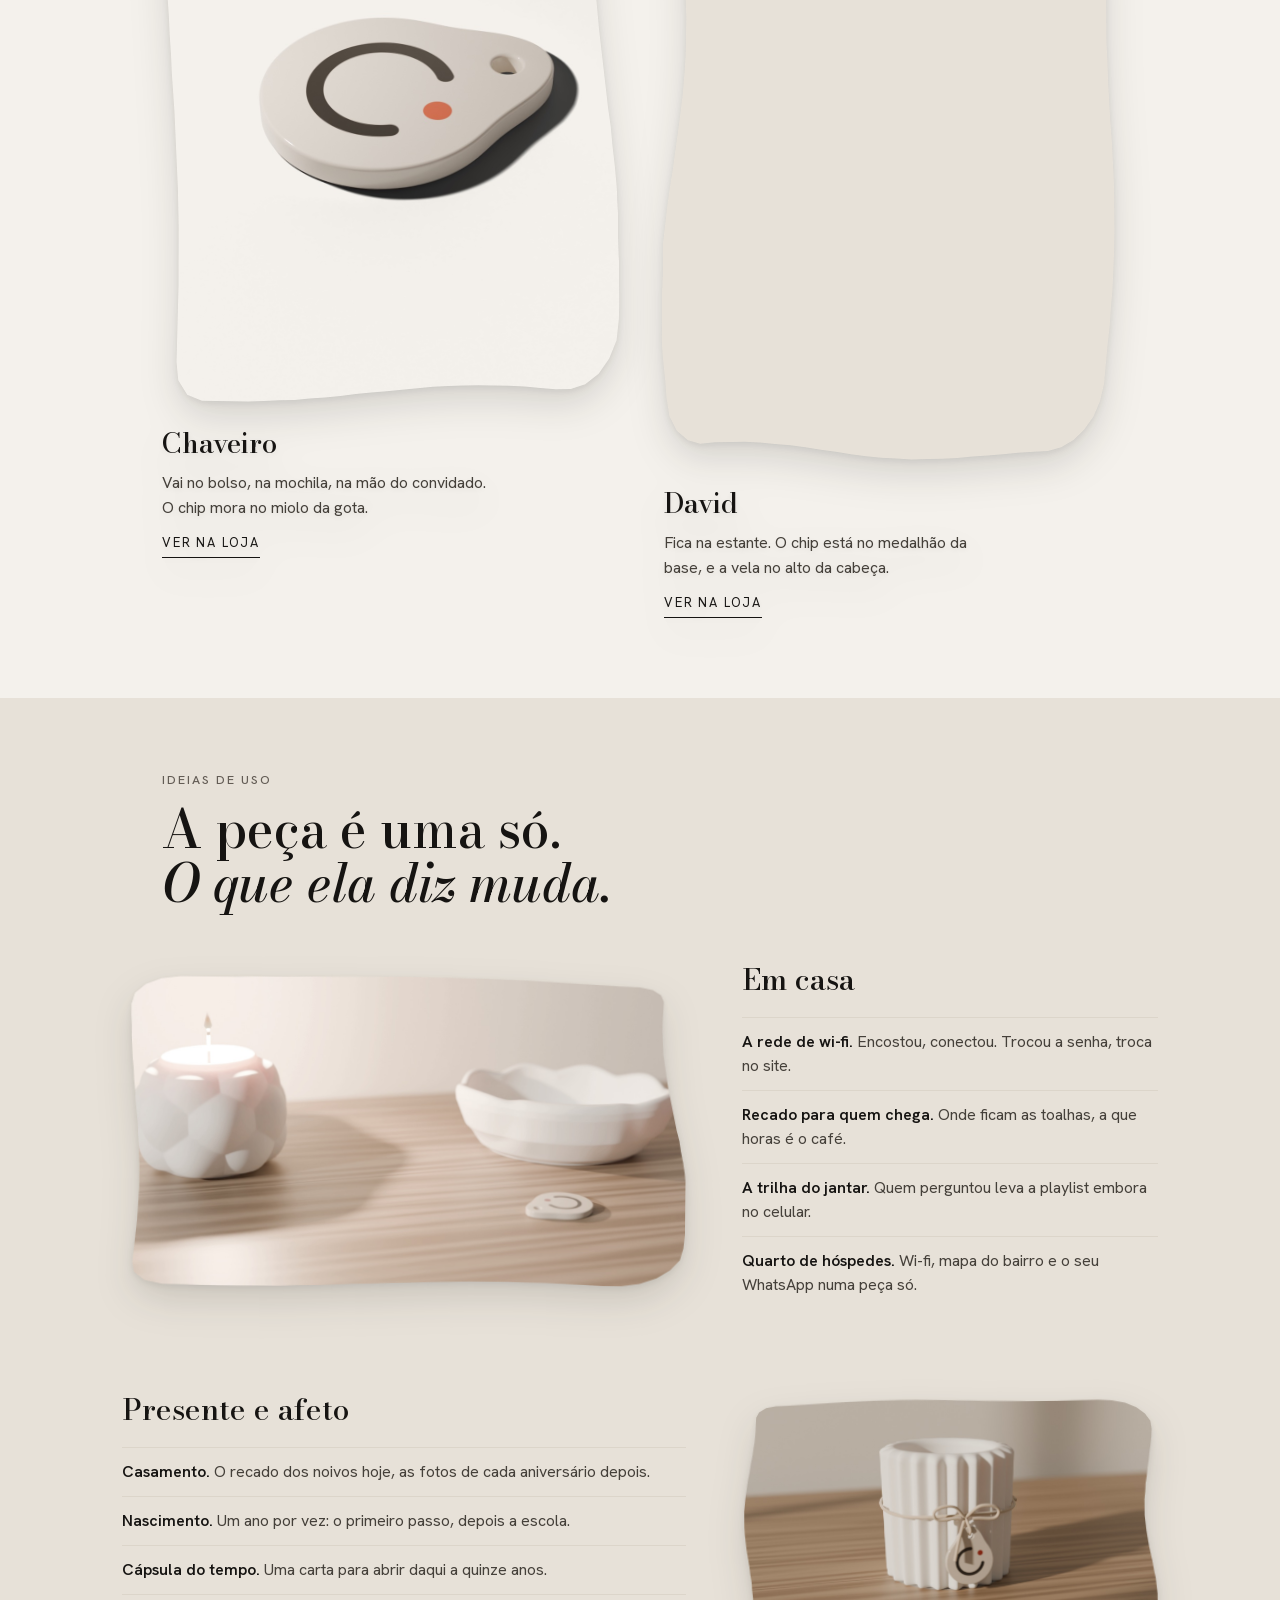
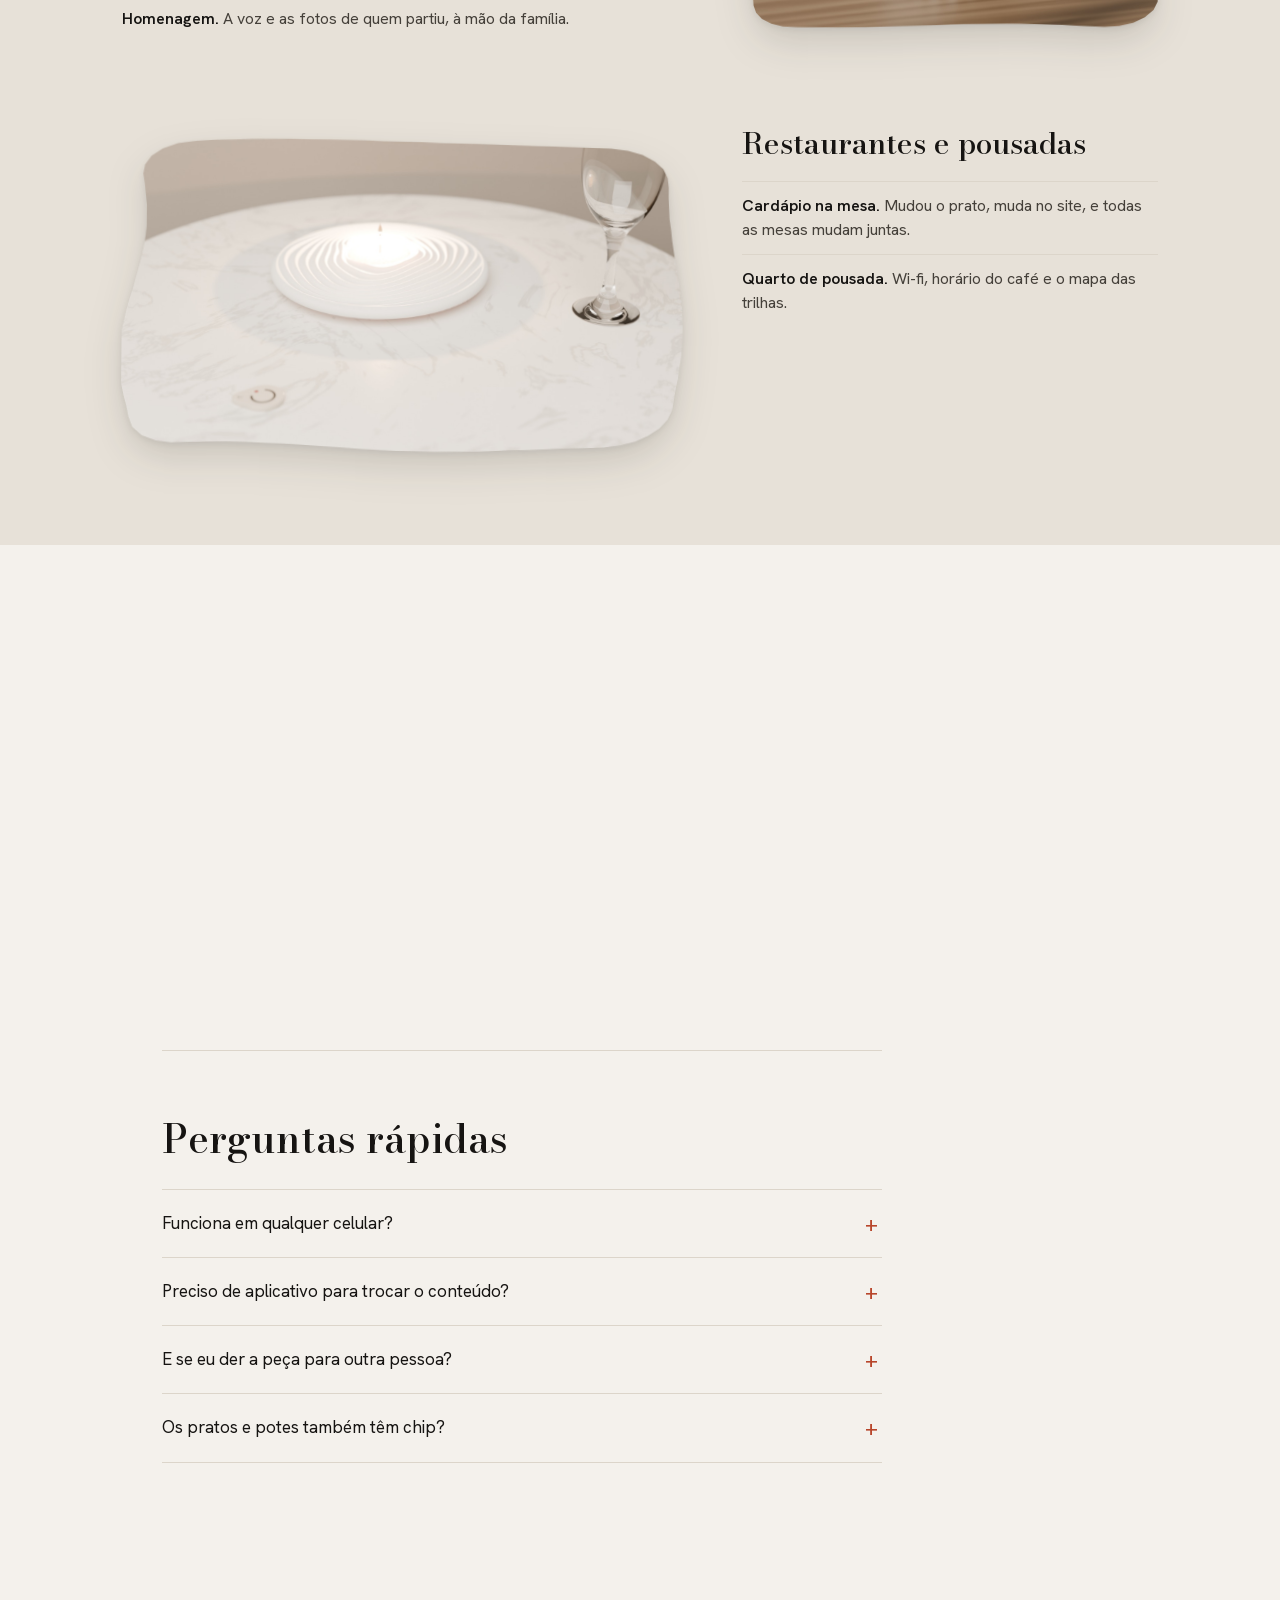
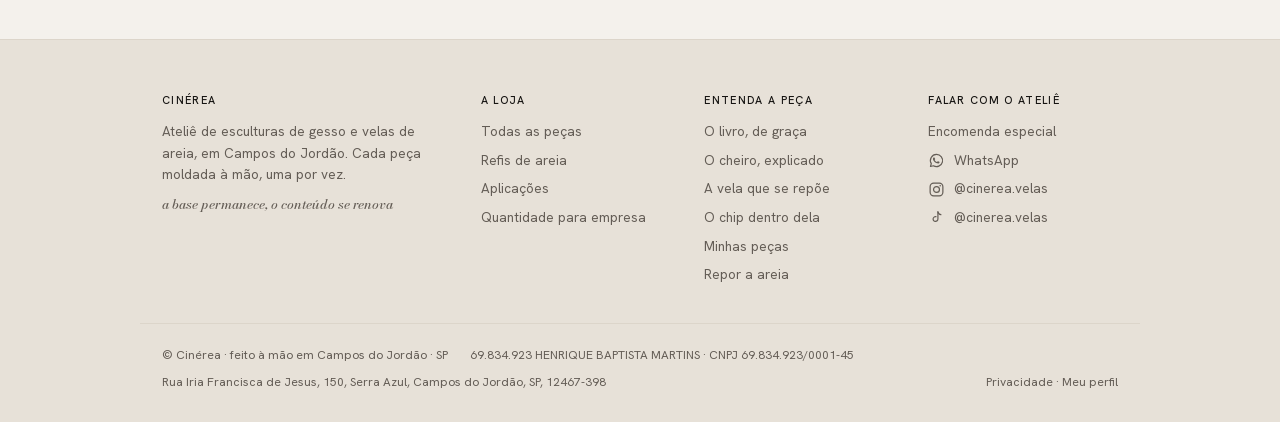
==== commit abf3b10d: "Oráculo: botões no padrão do site e sem contorno no título; rodapé: "Repor a areia" no lugar de "Qua" ====
--- a/aplicacoes/index.html
+++ b/aplicacoes/index.html
@@ -70,6 +70,17 @@
   .peca-card .ver{display:inline-block;margin-top:12px;font-size:13px;letter-spacing:.14em;text-transform:uppercase;border-bottom:1px solid var(--char);padding-bottom:3px}
   .peca-card:hover .ver,.peca-card:hover .nome{color:var(--ember);border-color:var(--ember)}
   @media(min-width:760px){ .duas{grid-template-columns:1fr 1fr;gap:48px} .peca-card:nth-child(2){margin-top:60px} }
+  /* NO CELULAR, LADO A LADO TAMBÉM (nov/2026). Uma embaixo da outra, com a
+     foto na largura toda, as duas tomavam quase duas telas, e o título diz
+     "duas peças, o mesmo chip": elas têm de aparecer juntas. A segunda desce
+     um pouco, como no computador, e o texto encolhe para caber na coluna. */
+  @media(max-width:759px){
+    .duas{grid-template-columns:1fr 1fr;gap:16px}
+    .peca-card:nth-child(2){margin-top:34px}
+    .peca-card .nome{font-size:22px;margin-top:12px}
+    .peca-card .desc{font-size:14px;line-height:1.5}
+    .peca-card .ver{font-size:11.5px;letter-spacing:.12em;padding-top:12px;margin-top:0}
+  }
 
   .ideias{background:var(--ash);padding:72px 0 40px}
   .grupo{display:grid;gap:26px;max-width:1080px;margin:44px auto 0;padding:0 22px 32px;align-items:center}
@@ -377,7 +388,7 @@
       <a href="/#areia">A vela que se repõe</a>
       <a href="/#chip">O chip dentro dela</a>
       <a href="/perfil/">Minhas peças</a>
-      <a href="/contato/?sobre=refil">Qual refil é o meu</a>
+      <a href="/loja/?colecao=Refis">Repor a areia</a>
     </div>
     <div>
       <h3>Falar com o ateliê</h3>
